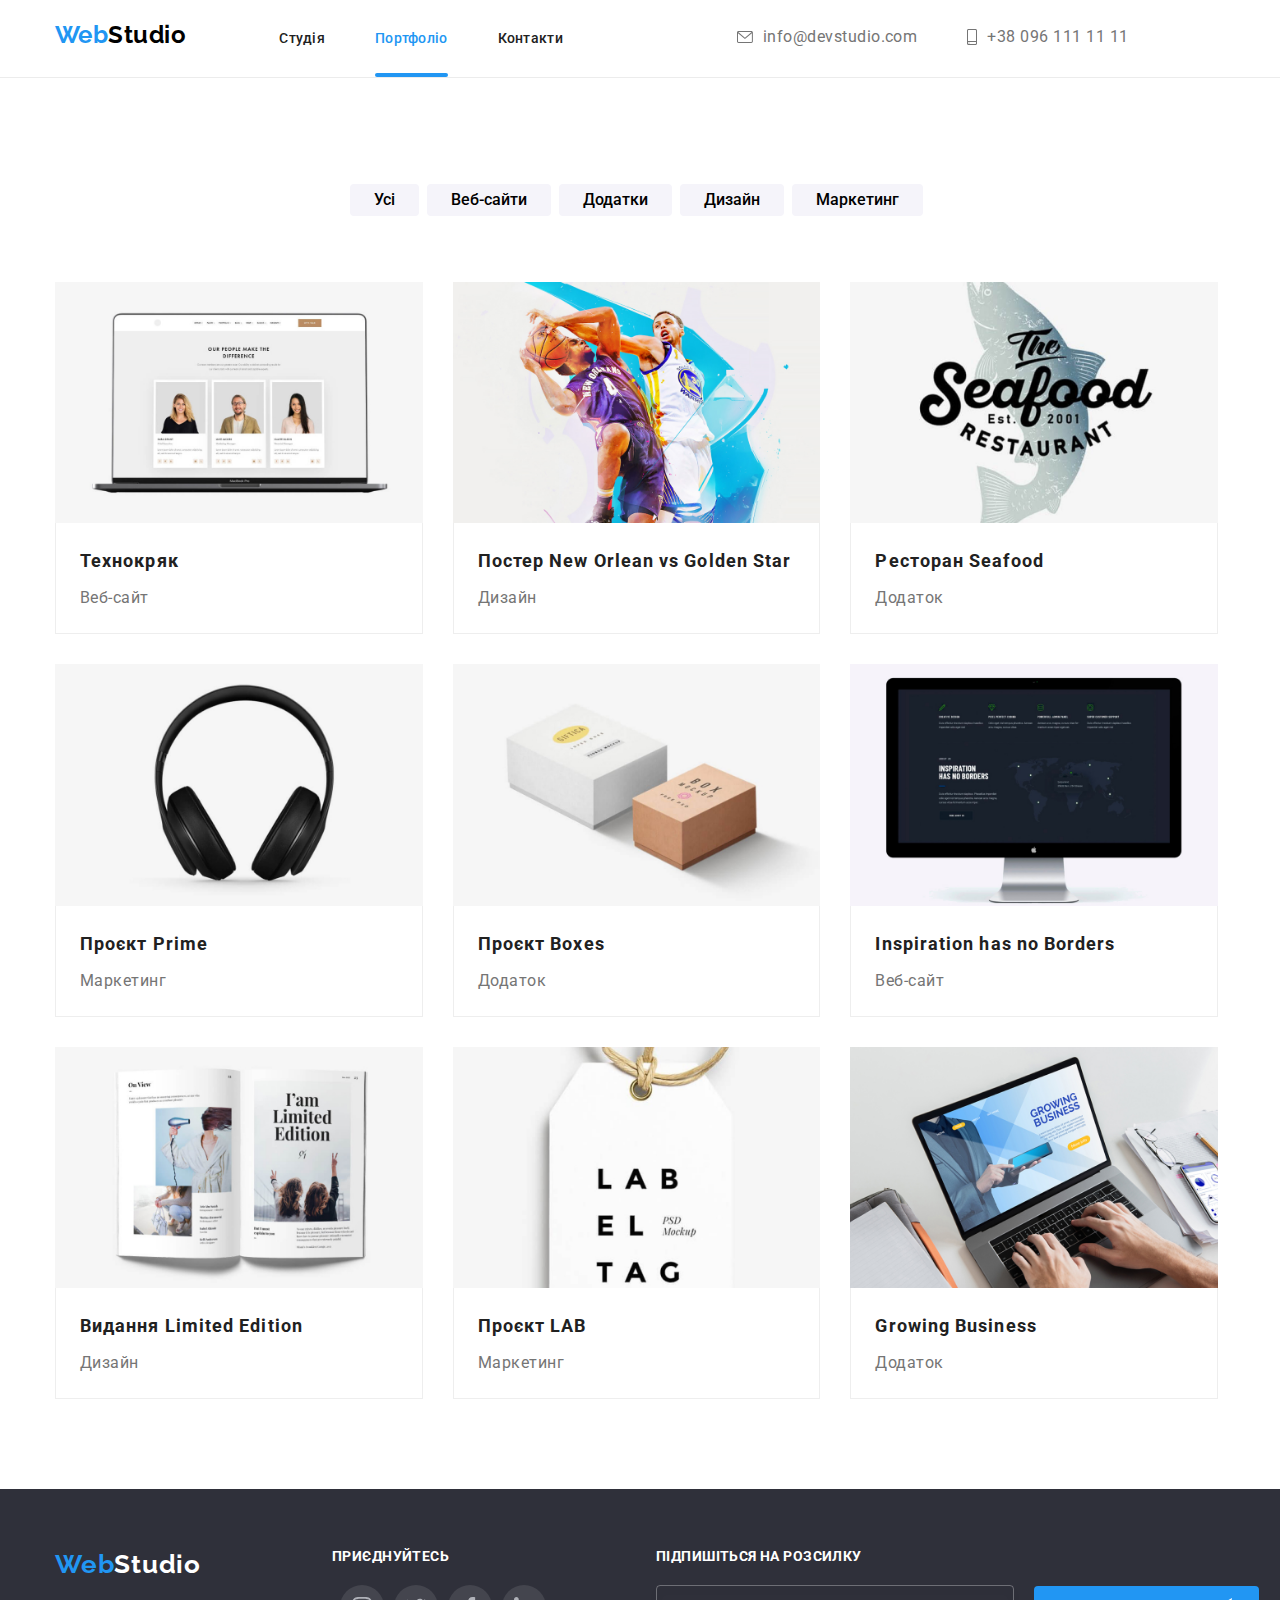
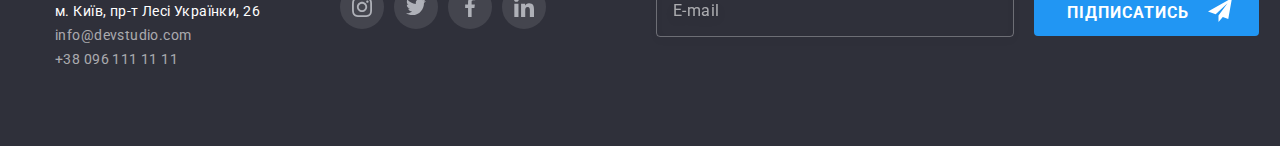
==== portfolio.html @ 0eca4b3b "28/09" ====
<!DOCTYPE html>
<html lang="uk">
<head>
    <meta charset="UTF-8">
    <meta http-equiv="X-UA-Compatible" content="IE=edge">
    <meta name="viewport" content="width=device-width, initial-scale=1.0" />
    <title>Портфоліо</title>
    <link rel="stylesheet" href="./css/main.min.css">
</head>
<body class="body">
    <header class="page-header--border">
        <div class="container page-header">
            <div class="position">
                <a href="./index.html" class="logo">
                    <span><span class="logo-web">Web</span>Studio</span>
                </a>
                <button type="button" class="menu-button" date-menu-button aria-expanded="false"
                    aria-label="Перемикач мобільного меню">
                    <svg width="24" height="16" class="menu-button--icon">
                        <use href="./images/icon.svg#menu" class="icon-menu"></use>
                        <use href="./images/icon.svg#close" class="icon-close"></use>
                    </svg>
                </button>
                <div class="menu-container" date-menu>
                    <nav>
                        <div class="site-nav">
                            <ul class="site-nav--list">
                                <li><a href="./index.html" class="site-nav--link ">Студія</a>
                                </li>
                                <li><a href="./portfolio.html" class="site-nav--link site-nav--link__currentcolor">Портфоліо</a></li>
                                <li><a href="" class="site-nav--link">Контакти</a></li>
                            </ul>
                        </div>
                    </nav>
    
                    <ul class="page-header--contact">
                        <li class="page-header--list">
                            <div class="page-header--item">
                                <a href="mailto:info@devstudio.com" class="page-header--link page-header--link__position">
                                    <svg width="16" height="12" class="page-header--icon">
                                        <use href="./images/icon.svg#envelope"></use>
                                    </svg>info@devstudio.com</a>
                            </div>
                        </li>
                        <li class="page-header--list">
                            <div class="page-header--item">
                                <a href="tel:+380961111111" class="page-header--link page-header--link__mobil-accent">
                                    <svg width="10" height="16" class="page-header--icon">
                                        <use href="./images/icon.svg#smartphone"></use>
                                    </svg>+38 096 111 11 11</a>
                        </li>
                    </ul>
                    <ul class="page-header--social">
                        <li><a href="" class="page-header--sicial-link">Instagram</a></li>
                        <li><a href="" class="page-header--sicial-link">Twitter</a></li>
                        <li><a href="" class="page-header--sicial-link">Facebook</a></li>
                        <li><a href="" class="page-header--sicial-link">LinkedIn</a></li>
                    </ul>
                </div>
            </div>
        </div>
    
    
    </header>
    <main>
        <section class="portfolio section">
        <div class="container">
            <h1 class="portfolio--header">Портфоліо</h1>
        <ul class="filter">
            <li class="filter--items"><BUtton type="button" class="filter--button">Усі</BUtton></li>
            <li class="filter--items"><BUtton type="button" class="filter--button">Веб-сайти</BUtton></li>
            <li class="filter--items"><BUtton type="button" class="filter--button">Додатки</BUtton></li>
            <li class="filter--items"><BUtton type="button" class="filter--button">Дизайн</BUtton></li>
            <li class="filter--items"><BUtton type="button" class="filter--button">Маркетинг</BUtton></li>
        </ul>
        <ul class="portfolio--list">
            <li class="portfolio--items">
                <div>
                <a href="" class="portfolio--card">
                <div class="portfolio--card__hover">
                    <img 
                    srcset="./images/tehnocryac.jpg 370w,
                            ./images/tehnocryac@2x.jpg 540w,
                            ./images/tehnocryac@mob.jpg 450ww,
                            ./images/tehnocryac@mob@2x.jpg 900w,
                            ./images/tehnocryac@tab.jpg 354w
                            ./images/tehnocryac@tab@2x.jpg 708w"
                    src="./images/tehnocryac.jpg" alt="Технокряк" width="370" class="portfolio--img"
                    sizes="(min-width: 1200) 30vw, (min-width: 768) 50vw, 100vw">
                <div class="portfolio--description">
                    <p>Ресурс пропонує комплексні пропозиції з різним рівнем функціоналу та сервісів. Все це дозволить відвідувачу отримати вичерпні відомості про компанію чи приватну особу.</p>
                </div>
                </div>
                <div class="portfolio--signature">
                <h2 class="portfolio--title">Технокряк</h2>
                <p class="portfolio--text">Веб-сайт</p>
                </div>
                </a>
            </li>
            <li class="portfolio--items">
                <div>
                <a href="" class="portfolio--card">
                <div class="portfolio--card__hover">
                    <img 
                    srcset="
                            ./images/poster@tab.jpg 354w,
                            ./images/poster.jpg 370w,
                            ./images/poster@mob.jpg 450ww,
                            ./images/poster@2x.jpg 540w,
                            ./images/poster@mob@2x.jpg 900w,
                            ./images/poster@tab@2x.jpg 708w"
                    src="./images/poster.jpg" alt="Постер" width="370" class="portfolio--img"
                    sizes="(min-width: 1200) 30vw, (min-width: 768) 50vw, 100vw">
                <div class="portfolio--description">
                    <p>Ресурс пропонує комплексні пропозиції з різним рівнем функціоналу та сервісів. Все це дозволить відвідувачу
                        отримати вичерпні відомості про компанію чи приватну особу.</p>
                </div>
                </div>
                <div class="portfolio--signature">
                <h2 class="portfolio--title">Постер New Orlean vs Golden Star</h2>
                <p class="portfolio--text">Дизайн</p>
                </div>
                </a>
            </li>
            <li class="portfolio--items">
                <div>
                <a href="" class="portfolio--card">
                <div class="portfolio--card__hover">
                    <img 
                    srcset="./images/restoran.jpg 370w,
                            ./images/restoran@2x.jpg 540w,
                            ./images/restoran@mob.jpg 450ww,
                            ./images/restoran@mob@2x.jpg 900w,
                            ./images/restoran@tab.jpg 354w
                            ./images/restoran@tab@2x.jpg 708w"
                    src="./images/restoran.jpg" alt="" width="370" class="portfolio--img"
                    sizes="(min-width: 1200) 30vw, (min-width: 768) 50vw, 100vw">
                <div class="portfolio--description">
                    <p>Ресурс пропонує комплексні пропозиції з різним рівнем функціоналу та сервісів. Все це дозволить відвідувачу
                        отримати вичерпні відомості про компанію чи приватну особу.</p>
                </div>
                </div>
                <div class="portfolio--signature">
                <h2 class="portfolio--title">Ресторан Seafood</h2>
                <p class="portfolio--text">Додаток</p>
                </div>
                </a>
            </li>
            <li class="portfolio--items">
                <div>
                <a href="" class="portfolio--card">
                <div class="portfolio--card__hover">
                    <img 
                    srcset="./images/prime.jpg 370w,
                            ./images/prime@2x.jpg 540w,
                            ./images/prime@mob.jpg 450ww,
                            ./images/prime@mob@2x.jpg 900w,
                            ./images/prime@tab.jpg 354w
                            ./images/prime@tab@2x.jpg 708w"
                    src="./images/prime.jpg" alt="" width="370" class="portfolio--img"
                    sizes="(min-width: 1200) 30vw, (min-width: 768) 50vw, 100vw">
                <div class="portfolio--description">
                    <p>Ресурс пропонує комплексні пропозиції з різним рівнем функціоналу та сервісів. Все це дозволить відвідувачу
                        отримати вичерпні відомості про компанію чи приватну особу.</p>
                </div>
                </div>
                <div class="portfolio--signature">
                <h2 class="portfolio--title">Проєкт Prime</h2>
                <p class="portfolio--text">Маркетинг</p>
                </div>
                </a>
            </li>
            <li class="portfolio--items">
                <div>
                <a href="" class="portfolio--card">
                <div class="portfolio--card__hover">
                    <img 
                    srcset="./images/boxes.jpg 370w,
                            ./images/boxes@2x.jpg 540w,
                            ./images/boxes@mob.jpg 450ww,
                            ./images/boxes@mob@2x.jpg 900w,
                            ./images/boxes@tab.jpg 354w
                            ./images/boxes@tab@2x.jpg 708w"
                    src="./images/boxes.jpg" alt="" width="370" class="portfolio--img"
                    sizes="(min-width: 1200) 30vw, (min-width: 768) 50vw, 100vw">
                <div class="portfolio--description">
                    <p>Ресурс пропонує комплексні пропозиції з різним рівнем функціоналу та сервісів. Все це дозволить відвідувачу
                        отримати вичерпні відомості про компанію чи приватну особу.</p>
                </div>
                </div>
                <div class="portfolio--signature">
                <h2 class="portfolio--title">Проєкт Boxes</h2>
                <p class="portfolio--text">Додаток</p>
                </div>
                </a>
            </li>
            <li class="portfolio--items">
                <div>
                <a href="" class="portfolio--card">
                <div class="portfolio--card__hover">
                    <img 
                    srcset="./images/borders.jpg 370w,
                            ./images/borders@2x.jpg 540w,
                            ./images/borders@mob.jpg 450ww,
                            ./images/borders@mob@2x.jpg 900w,
                            ./images/borders@tab.jpg 354w
                            ./images/borders@tab@2x.jpg 708w"
                    src="./images/borders.jpg" alt="" width="370" class="portfolio--img"
                    sizes="(min-width: 1200) 30vw, (min-width: 768) 50vw, 100vw">
                <div class="portfolio--description">
                    <p>Ресурс пропонує комплексні пропозиції з різним рівнем функціоналу та сервісів. Все це дозволить відвідувачу
                        отримати вичерпні відомості про компанію чи приватну особу.</p>
                </div>
                </div>
                <div class="portfolio--signature">
                <h2 class="portfolio--title">Inspiration has no Borders</h2>
                <p class="portfolio--text">Веб-сайт</p>
                </div>
                </a>
            </li>
            <li class="portfolio--items">
                <div>
                <a href="" class="portfolio--card">
                <div class="portfolio--card__hover">
                    <img 
                    srcset="./images/limited.jpg 370w,
                            ./images/limited@2x.jpg 540w,
                            ./images/limited@mob.jpg 450ww,
                            ./images/limited@mob@2x.jpg 900w,
                            ./images/limited@tab.jpg 354w
                            ./images/limited@tab@2x.jpg 708w"
                    src="./images/limited.jpg" alt="" width="370" class="portfolio--img"
                    sizes="(min-width: 1200) 30vw, (min-width: 768) 50vw, 100vw">
                <div class="portfolio--description">
                    <p>Ресурс пропонує комплексні пропозиції з різним рівнем функціоналу та сервісів. Все це дозволить відвідувачу
                        отримати вичерпні відомості про компанію чи приватну особу.</p>
                </div>
                </div>
                <div class="portfolio--signature">
                <h2 class="portfolio--title">Видання Limited Edition</h2>
                <p class="portfolio--text">Дизайн</p>
                </div>
                </a>
            </li>
            <li class="portfolio--items">
                <div>
                <a href="" class="portfolio--card">
                <div class="portfolio--card__hover">
                    <img 
                    srcset="./images/lab.jpg 370w,
                            ./images/lab@2x.jpg 540w,
                            ./images/lab@mob.jpg 450ww,
                            ./images/lab@mob@2x.jpg 900w,
                            ./images/lab@tab.jpg 354w
                            ./images/lab@tab@2x.jpg 708w"
                    src="./images/lab.jpg" alt="" width="370" class="portfolio--img"
                    sizes="(min-width: 1200) 30vw, (min-width: 768) 50vw, 100vw">
                <div class="portfolio--description">
                    <p>Ресурс пропонує комплексні пропозиції з різним рівнем функціоналу та сервісів. Все це дозволить відвідувачу
                        отримати вичерпні відомості про компанію чи приватну особу.</p>
                </div>
                </div>
                <div class="portfolio--signature">
                <h2 class="portfolio--title">Проєкт LAB</h2>
                <p class="portfolio--text">Маркетинг</p>
                </div>
                </a>
            </li>
            <li class="portfolio--items">
                <div>
                <a href="" class="portfolio--card">
                <div class="portfolio--card__hover">
                    <img 
                    srcset="./images/gruwing.jpg 370w,
                            ./images/gruwing@2x.jpg 540w,
                            ./images/gruwing@mob.jpg 450ww,
                            ./images/gruwing@mob@2x.jpg 900w,
                            ./images/gruwing@tab.jpg 354w
                            ./images/gruwing@tab@2x.jpg 708w"
                    src="./images/gruwing.jpg" 
                    alt="gruwing" width="370" class="portfolio--img" 
                    sizes="(min-width: 1200) 30vw, (min-width: 768) 50vw, 100vw">

                <div class="portfolio--description">
                    <p>Ресурс пропонує комплексні пропозиції з різним рівнем функціоналу та сервісів. Все це дозволить відвідувачу
                        отримати вичерпні відомості про компанію чи приватну особу.</p>
                </div>
                </div>
                <div class="portfolio--signature">
                <h2 class="portfolio--title">Growing Business</h2>
                <p class="portfolio--text">Додаток</p>
                </div>
                </a>
            </li>
        </ul>
        </div>
        </section>
    </main>
    <footer class="footer">
        <div class="container">
            <div class="box">
                <div class="box--address">
                    <a href="./index.html" class="footer-logo"><span class="logo-web">Web</span>Studio</a>
                    <address>
                        <ul class="footer--contact">
                            <li><a href="https://goo.gl/maps/kA798qE1cDonrKTo9" class="footer--address" target="_blank"
                                    rel="noreferrer noopener">м. Київ, пр-т Лесі Українки, 26</a></li>
                            <li><a href="mailto:info@devstudio.com" class="footer--link">info@devstudio.com</a></li>
                            <li> <a href="tel:+380961111111" class="footer--link">+38 096 111 11 11</a></li>
                        </ul>
                    </address>
                </div>
                <div class="box--social">
                    <span class="footer--title">приєднуйтесь</span>
                    <ul class="social-networks">
                        <li>
                            <a href="" class="social-networks--link social-networks--link__fill">
                                <svg width="20" height="20">
                                    <use href="./images/icon.svg#instagram"></use>
                                </svg>
                            </a>
                        </li>
                        <li>
                            <a href="" class="social-networks--link social-networks--link__fill">
                                <svg width="20" height="20">
                                    <use href="./images/icon.svg#twitter"></use>
                                </svg>
                            </a>
                        </li>
                        <li>
                            <a href="" class="social-networks--link social-networks--link__fill">
                                <svg width="20" height="20">
                                    <use href="./images/icon.svg#facebook"></use>
                                </svg>
                            </a>
                        </li>
                        <li>
                            <a href="" class="social-networks--link social-networks--link__fill">
                                <svg width="20" height="20">
                                    <use href="./images/icon.svg#linkedin"></use>
                                </svg>
                            </a>
                        </li>
                    </ul>
                </div>
                <div class="subscription">
                    <form action="" class="subscription-form">
                        <label for="footemail" class="footer--title">Підпишіться на розсилку</label>
                        <div class="subscription--position">
                            <input type="email" name="footemail" id="footemail" placeholder="E-mail"
                                class="subscription--email">
                            <button type="submit" class="subscription--button">
                                Підписатись
                                <svg class="subscription--icon" width="24" height="24">
                                    <use href="./images/icon.svg#send"></use>
                                </svg>
                            </button>
                        </div>
                    </form>
                </div>
            </div>
        </div>
    </footer>
    <script src="./js/mobilmenu.js"></script>
</body>
</html>
---- css/main.min.css ----
@import"https://fonts.googleapis.com/css2?family=Raleway:wght@700&family=Roboto:wght@400;500;700;900&display=swap";/*! modern-normalize v1.1.0 | MIT License | https://github.com/sindresorhus/modern-normalize */*,::before,::after{-webkit-box-sizing:border-box;box-sizing:border-box}html{line-height:1.15;-webkit-text-size-adjust:100%;-moz-tab-size:4;-o-tab-size:4;tab-size:4}body{margin:0;font-family:system-ui,-apple-system,"Segoe UI",Roboto,Helvetica,Arial,sans-serif,"Apple Color Emoji","Segoe UI Emoji"}hr{height:0;color:inherit}abbr[title]{-webkit-text-decoration:underline dotted;text-decoration:underline dotted}b,strong{font-weight:bolder}code,kbd,samp,pre{font-family:ui-monospace,SFMono-Regular,Consolas,"Liberation Mono",Menlo,monospace;font-size:1em}small{font-size:80%}sub,sup{font-size:75%;line-height:0;position:relative;vertical-align:baseline}sub{bottom:-0.25em}sup{top:-0.5em}table{text-indent:0;border-color:inherit}button,input,optgroup,select,textarea{font-family:inherit;font-size:100%;line-height:1.15;margin:0}button,select{text-transform:none}button,[type=button],[type=reset],[type=submit]{-webkit-appearance:button}::-moz-focus-inner{border-style:none;padding:0}:-moz-focusring{outline:1px dotted ButtonText}:-moz-ui-invalid{box-shadow:none}legend{padding:0}progress{vertical-align:baseline}::-webkit-inner-spin-button,::-webkit-outer-spin-button{height:auto}[type=search]{-webkit-appearance:textfield;outline-offset:-2px}::-webkit-search-decoration{-webkit-appearance:none}::-webkit-file-upload-button{-webkit-appearance:button;font:inherit}summary{display:list-item}.logo{color:#000;font-family:Raleway,sans-serif;font-weight:700;font-size:24px;line-height:1.7;margin:0;text-decoration:none}@media screen and (min-width: 768px){.logo{margin-right:93px}}.logo-web{color:#2196f3}.body{font-family:Roboto,sans-serif;letter-spacing:.03em;color:#212121;margin:0}ul{list-style:none}.container{padding-left:15px;padding-right:15px;margin-left:auto;margin-right:auto}@media screen and (min-width: 480px){.container{width:480px}}@media screen and (min-width: 768px){.container{width:768px}}@media screen and (min-width: 1200px){.container{width:1200px}}.page-header{text-decoration:none;position:relative}.menu-button{display:inline-block;padding:0;margin-left:auto;background-color:#fff;border:none;width:40px;height:40px}@media screen and (min-width: 768px){.menu-button{display:none}}.menu-container{display:none;background-color:#fff}.menu-container.is-open{display:block}@media screen and (max-width: 767px){.menu-container{position:absolute;top:100%;left:0;width:100%;display:none;padding:48px 40px;-webkit-box-shadow:0px 4px 8px rgba(0,0,0,.04),0px 2px 4px rgba(0,0,0,.08),0px 1px 3px rgba(0,0,0,.16);box-shadow:0px 4px 8px rgba(0,0,0,.04),0px 2px 4px rgba(0,0,0,.08),0px 1px 3px rgba(0,0,0,.16)}}@media screen and (min-width: 768px){.menu-container{display:-webkit-box;display:-ms-flexbox;display:flex;-webkit-box-align:baseline;-ms-flex-align:baseline;align-items:baseline}}.menu-button--icon{fill:#757575;-webkit-transition:fill 250ms cubic-bezier(0.4, 0, 0.2, 1);transition:fill 250ms cubic-bezier(0.4, 0, 0.2, 1)}.menu-button--icon:hover,.menu-button--icon:focus{fill:#2196f3}.menu-button .icon-close{display:none}.menu-button.is-open .icon-menu{display:none}.menu-button.is-open .icon-close{display:block}.position{display:-webkit-box;display:-ms-flexbox;display:flex}@media screen and (min-width: 768px){.position{-webkit-box-align:baseline;-ms-flex-align:baseline;align-items:baseline}}.site-nav--link{font-size:40px;line-height:1.17;font-weight:500;letter-spacing:.02em;color:#212121;text-decoration:none;-webkit-transition:color 250ms cubic-bezier(0.4, 0, 0.2, 1);transition:color 250ms cubic-bezier(0.4, 0, 0.2, 1)}.site-nav--link:not(last-child){margin-right:50px}.site-nav--link:hover,.site-nav--link:focus{color:#2196f3}@media screen and (min-width: 768px){.site-nav--link{padding-top:32px;padding-bottom:32px;display:block;font-size:14px;line-height:.9}}.site-nav--link__currentcolor{color:#2196f3}@media screen and (min-width: 768px){.site-nav--link__currentcolor{position:relative}.site-nav--link__currentcolor::after{content:"";width:100%;height:4px;background-color:#2196f3;border-radius:2px;position:absolute;bottom:0;left:0}}@media screen and (min-width: 1200px){.site-nav{margin-right:124px}}@media screen and (max-width: 767px){.site-nav--list li{margin-bottom:32px}}.site-nav--list{padding:0;margin:0}@media screen and (max-width: 767px){.site-nav--list{margin:0 0 302px 0}}@media screen and (min-width: 768px){.site-nav--list{display:-webkit-box;display:-ms-flexbox;display:flex}}.page-header--border{border-bottom:1px solid #ececec}.page-header--contact{padding-left:0}@media screen and (min-width: 1200px){.page-header--contact{display:-webkit-box;display:-ms-flexbox;display:flex}}.page-header--list{width:100%}.page-header--list:first-child{margin-right:50px}.page-header--link{display:-webkit-box;display:-ms-flexbox;display:flex;-webkit-box-align:center;-ms-flex-align:center;align-items:center}.page-header--icon{margin-right:10px}@media screen and (max-width: 767px){.page-header--icon{display:none}}.page-header--link{color:#757575;fill:#757575;text-decoration:none;-webkit-transition:color 250ms cubic-bezier(0.4, 0, 0.2, 1);transition:color 250ms cubic-bezier(0.4, 0, 0.2, 1);-webkit-transition:fill 250ms cubic-bezier(0.4, 0, 0.2, 1);transition:fill 250ms cubic-bezier(0.4, 0, 0.2, 1);position:relative}.page-header--link:hover,.page-header--link:focus{color:#2196f3;fill:#2196f3}@media screen and (max-width: 767px){.page-header--link__mobil-accent{font-weight:500;font-size:34px;line-height:40px;letter-spacing:.02em;color:#2196f3}}@media screen and (max-width: 767px){.page-header--link__position{position:absolute;bottom:134px;left:40px}}.page-header--social{padding:0;display:-webkit-box;display:-ms-flexbox;display:flex;margin-top:124px}.page-header--social li:not(:last-child){border-right:1px solid rgba(33,33,33,.2)}@media screen and (min-width: 768px){.page-header--social{display:none}}.page-header--sicial-link{padding:0;font-style:normal;font-weight:500;font-size:18px;line-height:1.22;letter-spacing:.02em;color:#2196f3;text-decoration:none;padding:10px}.page-header--sicial-link:not(:last-child){border-left:1px solid rgba(33,33,33,.2);-webkit-transform:rotate(90deg);transform:rotate(90deg)}@media screen and (min-width: 768px){.page-header--sicial-link{display:none}}.hero--title{color:#fff;font-weight:900;letter-spacing:.06em;text-transform:uppercase;margin-top:0;padding-top:118px;font-size:44px;line-height:1.36}@media screen and (min-width: 1200px){.hero--title{font-size:44px;line-height:1.36;padding-top:200px}}.hero--owerlay{background-image:-webkit-gradient(linear, left top, right top, from(rgba(47, 48, 58, 0.4)), to(rgba(47, 48, 58, 0.4))),url(../images/Header-desktop.jpg);background-image:linear-gradient(to right, rgba(47, 48, 58, 0.4), rgba(47, 48, 58, 0.4)),url(../images/Header-desktop.jpg);background-repeat:no-repeat;background-position:center;background-size:cover;border:1px solid #000;-webkit-box-shadow:0px 4px 4px rgba(0,0,0,.25);box-shadow:0px 4px 4px rgba(0,0,0,.25);margin-left:auto;margin-right:auto}@media screen and (max-width: 479px){.hero--owerlay{max-width:480px}}@media screen and (min-width: 480px)and (max-width: 768px){.hero--owerlay{width:480px}}@media screen and (min-width: 768px)and (max-width: 1199px){.hero--owerlay{width:768px}}@media screen and (min-width: 1200px){.hero--owerlay{max-width:1600px}}@media screen and (min-device-pixel-ratio: 2),screen and (-webkit-min-device-pixel-ratio: 2),screen and (min-resolution: 192dpi),screen and (min-resolution: 2dppx){.hero--owerlay{background-image:-webkit-gradient(linear, left top, right top, from(rgba(47, 48, 58, 0.4)), to(rgba(47, 48, 58, 0.4))),url(../images/Header-desktop@2x.jpg);background-image:linear-gradient(to right, rgba(47, 48, 58, 0.4), rgba(47, 48, 58, 0.4)),url(../images/Header-desktop@2x.jpg)}}.hero{text-align:center}@media screen and (min-width: 1200px){.hero{background-color:#2f303a}}.hero--button{background:#2196f3;color:#fff;font-family:Roboto,sans-serif;font-weight:700;border-radius:4px;border-color:rgba(0,0,0,0);cursor:pointer;text-align:center;padding:10px 24px;margin-bottom:180px;font-size:16px;line-height:1.88;letter-spacing:.06em}@media screen and (min-width: 768px){.hero--button{margin-bottom:200px;padding:10px 32px}}.section{padding-top:60px;padding-bottom:60px}@media screen and (min-width: 1200px){.section{padding-top:90px;padding-bottom:90px}}.predominantly--list{margin:0;padding-left:0}@media screen and (min-width: 768px){.predominantly--list{margin:-15px;border:none}}@media screen and (min-width: 1200px){.predominantly--list{display:-webkit-box;display:-ms-flexbox;display:flex;-webkit-box-pack:center;-ms-flex-pack:center;justify-content:center}}.predominantly--item{display:inline-block}@media screen and (min-width: 768px){.predominantly--item{margin:15px;width:350px}}@media screen and (min-width: 1200px){.predominantly--item{margin:0;width:270px}}.predominantly--head{list-style:none;position:absolute;clip:rect(0 0 0 0);width:1px;height:1px;margin:-1px}@media screen and (min-width: 1200px){.predominantly--item:not(:last-child){margin-right:30px}}.predominantly--icon{margin-left:auto;margin-right:auto}.predominantly--box{text-align:center;padding-top:25px;padding-bottom:25px;background:#f5f4fa;border-radius:4px;margin-right:auto;margin-left:auto}@media screen and (min-width: 768px){.predominantly--box{width:354px;height:120px;display:inline-block}}@media screen and (min-width: 1200px){.predominantly--box{height:120px;width:270px;display:-webkit-box;display:-ms-flexbox;display:flex;-webkit-box-align:center;-ms-flex-align:center;align-items:center}}.predominantly--title{font-size:14px;line-height:1.15;text-transform:uppercase;margin-bottom:10px;margin-top:30px}.predominantly--text{color:#757575;font-size:14px;line-height:1.7;margin-top:0;margin-bottom:30px}.section--title{font-weight:700;font-size:28px;line-height:1.18;color:#212121;text-align:center;margin-bottom:50px}@media screen and (min-width: 1200px){.section--title{font-size:36px;line-height:1.17}}.galery{padding-top:0;display:none}@media screen and (min-width: 1200px){.galery{display:block}}.galery--list{padding-left:0;display:-webkit-box;display:-ms-flexbox;display:flex;-webkit-box-pack:justify;-ms-flex-pack:justify;justify-content:space-between}.galery--item{position:relative;display:-webkit-box;display:-ms-flexbox;display:flex}.galery--title{font-weight:700;font-size:14px;line-height:1.14;text-align:center;letter-spacing:.03em;text-transform:uppercase;color:#fff;margin:0;background:rgba(47,48,58,.8);position:absolute;bottom:0;left:0;width:100%;height:70px;display:-webkit-box;display:-ms-flexbox;display:flex;-webkit-box-align:center;-ms-flex-align:center;align-items:center;-webkit-box-pack:center;-ms-flex-pack:center;justify-content:center}.team{background-color:#f5f4fa}.team--list{margin-bottom:30px;padding-left:0;margin:0}@media screen and (min-width: 768px){.team--list{margin:-15px}}@media screen and (min-width: 1200px){.team--list{display:-webkit-box;display:-ms-flexbox;display:flex;margin-right:0;-webkit-box-pack:justify;-ms-flex-pack:justify;justify-content:space-between}}.team--img{margin-left:auto;margin-right:auto;width:100%}@media screen and (min-width: 1200px){.team--item:not(:last-child){margin-right:30px}}.team--item{background:#fff;-webkit-box-shadow:0px 1px 3px rgba(0,0,0,.12),0px 1px 1px rgba(0,0,0,.14),0px 2px 1px rgba(0,0,0,.2);box-shadow:0px 1px 3px rgba(0,0,0,.12),0px 1px 1px rgba(0,0,0,.14),0px 2px 1px rgba(0,0,0,.2);border-radius:0px 0px 4px 4px;margin-bottom:30px;padding:0;width:100%;margin-right:auto;margin-left:auto;max-width:450px}@media screen and (min-width: 768px){.team--item{width:350px;display:inline-block;padding:0;margin:15px}}.team--title{font-weight:500;font-size:16px;line-height:1.2;margin-bottom:10px;text-align:center}@media screen and (min-width: 768px){.team--title{font-size:18px}}.team--text{color:#757575;font-size:16px;line-height:1.2;margin-top:0;margin-bottom:30px;text-align:center}.social-networks{display:-webkit-box;display:-ms-flexbox;display:flex;padding:0;-webkit-box-pack:center;-ms-flex-pack:center;justify-content:center}.social-networks--link{display:-webkit-box;display:-ms-flexbox;display:flex;width:44px;height:44px;-webkit-box-align:center;-ms-flex-align:center;align-items:center;-webkit-box-pack:center;-ms-flex-pack:center;justify-content:center;margin-bottom:30px;fill:#afb1b8;margin-right:10px;background-color:rgba(255,255,255,.1);border-radius:50%;-webkit-transition:fill 250ms cubic-bezier(0.4, 0, 0.2, 1);transition:fill 250ms cubic-bezier(0.4, 0, 0.2, 1);-webkit-transition:background-color 250ms cubic-bezier(0.4, 0, 0.2, 1);transition:background-color 250ms cubic-bezier(0.4, 0, 0.2, 1)}.social-networks--link:not(:last-child){margin-right:10px}.social-networks--link:hover,.social-networks--link:focus{fill:#fff;background-color:#2196f3}.client--list{padding:0;display:block;margin:-15px}@media screen and (min-width: 1200px){.client--list{display:-webkit-box;display:-ms-flexbox;display:flex;-webkit-box-pack:center;-ms-flex-pack:center;justify-content:center}}.client--item{display:inline-block;margin:15px}@media screen and (min-width: 1200px){.client--item{margin:0}}@media screen and (min-width: 1200px){.client--item:not(:last-child){margin-right:30px}}.client--icon{display:-webkit-box;display:-ms-flexbox;display:flex;border:1px solid;border-color:#afb1b8;border-radius:4px;-webkit-box-align:center;-ms-flex-align:center;align-items:center;-webkit-box-pack:center;-ms-flex-pack:center;justify-content:center;fill:#afb1b8;background:rgba(255,255,255,.1);-webkit-transition:border-color 250ms cubic-bezier(0.4, 0, 0.2, 1);transition:border-color 250ms cubic-bezier(0.4, 0, 0.2, 1);-webkit-transition:fill 250ms cubic-bezier(0.4, 0, 0.2, 1);transition:fill 250ms cubic-bezier(0.4, 0, 0.2, 1)}.client--icon:hover,.client--icon:focus{fill:#2196f3;border-color:#2196f3}@media screen and (min-width: 480px){.client--icon{width:200px;height:92px}}@media screen and (min-width: 768px){.client--icon{width:222px}}@media screen and (min-width: 1200px){.client--icon{width:170px}}.footer{background-color:#2f303a;padding-top:60px;padding-bottom:60px}.footer-logo{font-family:"Raleway";font-style:normal;font-weight:700;font-size:24px;line-height:1.17;text-align:center;letter-spacing:.03em;text-decoration:none;color:#fff;margin-bottom:20px}@media screen and (min-width: 1200px){.footer-logo{font-size:26px}}.footer--contact{margin-top:20px;padding:0;text-decoration:none;font-style:normal;font-size:14px;line-height:1.71;letter-spacing:.03em}.footer--address{text-align:center;margin-top:20px;text-decoration:none;color:#fff}.footer--link{text-decoration:none;text-align:center;color:rgba(255,255,255,.6);-webkit-transition:color 250ms cubic-bezier(0.4, 0, 0.2, 1);transition:color 250ms cubic-bezier(0.4, 0, 0.2, 1)}.footer--link:hover,.footer--link:focus{color:#2196f3}@media screen and (min-width: 1200px){.box{display:-webkit-box;display:-ms-flexbox;display:flex}}.box--address{text-align:center;display:inline-block;width:100%;margin-bottom:60px}@media screen and (min-width: 768px){.box--address{width:49%}}@media screen and (min-width: 1200px){.box--address{width:207px;text-align:start;margin-right:70px;margin-bottom:0}}.footer--title{font-weight:700;font-size:14px;line-height:1.14;text-align:center;letter-spacing:.03em;text-transform:uppercase;color:#fff;display:block;margin-bottom:20px}@media screen and (min-width: 1200px){.footer--title{text-align:left;display:block}}.box--social{text-align:center;display:inline-block;width:100%;margin-bottom:60px}@media screen and (min-width: 768px){.box--social{width:49%}}@media screen and (min-width: 1200px){.box--social{width:231px;margin-right:93px;margin-bottom:0}}.subscription{text-align:center;display:block;max-width:450px;margin-left:auto;margin-right:auto}@media screen and (min-width: 1200px){.subscription{display:-webkit-box;display:-ms-flexbox;display:flex;width:570px;margin:0}}.subscription--label{font-weight:700;font-size:14px;line-height:1.14;letter-spacing:.03em;text-transform:uppercase;color:#fff;display:block;margin-bottom:20px;text-align:left}.subscription--email{border:1px solid;border-color:rgba(255,255,255,.3);-webkit-filter:drop-shadow(0px 4px 4px rgba(0, 0, 0, 0.15));filter:drop-shadow(0px 4px 4px rgba(0, 0, 0, 0.15));border-radius:4px;background-color:rgba(0,0,0,0);letter-spacing:.03em;padding:15px 16px;color:#fff;font-size:16px;line-height:1.25;display:inline-block;width:100%;margin:0}.subscription--email::-webkit-input-placeholder{color:rgba(255,255,255,.6)}.subscription--email::-moz-placeholder{color:rgba(255,255,255,.6)}.subscription--email:-ms-input-placeholder{color:rgba(255,255,255,.6)}.subscription--email::-ms-input-placeholder{color:rgba(255,255,255,.6)}.subscription--email::placeholder{color:rgba(255,255,255,.6)}.subscription--email:focus{border-color:rgba(255,255,255,.3)}@media screen and (min-width: 1200px){.subscription--email{width:358px}}.subscription--button{padding:10px 28px 10px 31px;background-color:#2196f3;font-weight:700;font-size:16px;line-height:1.87;text-align:center;letter-spacing:.06em;color:#fff;border-radius:4px;border-color:rgba(0,0,0,0);text-transform:uppercase;display:-webkit-box;display:-ms-flexbox;display:flex;max-height:50px;margin-left:auto;margin-right:auto;margin-top:20px}@media screen and (min-width: 1200px){.subscription--button{margin-top:0;margin-left:20px;padding:10px 68px 10px 31px;position:relative}}@media screen and (min-width: 1200px){.subscription--position{display:-webkit-box;display:-ms-flexbox;display:flex;-webkit-box-align:center;-ms-flex-align:center;align-items:center}}.subscription--icon{margin-left:12px}@media screen and (min-width: 1200px){.subscription--icon{position:absolute;top:10px;right:25px}}.backdrop{background-color:rgba(0,0,0,.2);width:100%;height:100%;opacity:1;-webkit-transition:opacity 250ms cubic-bezier(0.4, 0, 0.2, 1);transition:opacity 250ms cubic-bezier(0.4, 0, 0.2, 1);padding:93px 15px;overflow-y:scroll;position:fixed;left:0;top:0}.is-hidden{opacity:0;pointer-events:none;visibility:hidden}.modal{max-width:480px;margin-left:auto;margin-right:auto;max-width:480px;padding:8px;background:#fff;-webkit-box-shadow:0px 1px 3px rgba(0,0,0,.12),0px 1px 1px rgba(0,0,0,.14),0px 2px 1px rgba(0,0,0,.2);box-shadow:0px 1px 3px rgba(0,0,0,.12),0px 1px 1px rgba(0,0,0,.14),0px 2px 1px rgba(0,0,0,.2);border-radius:4px}@media screen and (min-width: 1200px){.modal{width:528px;height:581px;position:absolute;top:50%;left:50%;-webkit-transition:-webkit-transform 250ms cubic-bezier(0.4, 0, 0.2, 1);transition:-webkit-transform 250ms cubic-bezier(0.4, 0, 0.2, 1);transition:transform 250ms cubic-bezier(0.4, 0, 0.2, 1);transition:transform 250ms cubic-bezier(0.4, 0, 0.2, 1), -webkit-transform 250ms cubic-bezier(0.4, 0, 0.2, 1);-webkit-transform:translate(-50%, -50%) scale(1);transform:translate(-50%, -50%) scale(1)}}.button-exit{background-color:#fff;border:1px solid rgba(0,0,0,.1);width:30px;height:30px;border-radius:50%;display:block;margin-left:auto;cursor:pointer;text-align:center;padding:0;fill:#000}.button-exit:hover{-webkit-transition:fill 250ms cubic-bezier(0.4, 0, 0.2, 1);transition:fill 250ms cubic-bezier(0.4, 0, 0.2, 1);fill:#2196f3}@media screen and (min-width: 1200px){.button-exit{position:absolute;top:8px;right:8px}}.modal--head{font-weight:700;font-size:20px;line-height:1.15;text-align:center;letter-spacing:.03em;color:#212121;margin:40px 40px 12px 40px}.modal-form{display:-webkit-box;display:-ms-flexbox;display:flex;-webkit-box-orient:vertical;-webkit-box-direction:normal;-ms-flex-direction:column;flex-direction:column;padding:0 40px 40px 40px;fill:#000}.modal-form--label{font-size:12px;line-height:1.16;letter-spacing:.01em;color:#757575;margin-bottom:4px;position:relative;display:-webkit-box;display:-ms-flexbox;display:flex;-webkit-box-orient:vertical;-webkit-box-direction:normal;-ms-flex-direction:column;flex-direction:column;-webkit-transition:fill 250ms cubic-bezier(0.4, 0, 0.2, 1);transition:fill 250ms cubic-bezier(0.4, 0, 0.2, 1)}.modal-form--label:focus-within{fill:#2196f3}.modal-form--input{font-size:16px;line-height:1.87;border:1px solid;border-color:rgba(33,33,33,.2);border-radius:4px;height:40px;margin-bottom:10px;padding-left:49.8px;display:block;-webkit-transition:border-color 250ms cubic-bezier(0.4, 0, 0.2, 1);transition:border-color 250ms cubic-bezier(0.4, 0, 0.2, 1);outline:none}.modal-form--input:focus{border-color:#2196f3}.modal-form--icon{position:absolute;top:25px;left:20px}.modal-form--textarea{resize:none;width:93%;border:1px solid;border-color:rgba(33,33,33,.2);border-radius:4px;margin-bottom:20px;color:rgba(117,117,117,.5);font-family:"Roboto";font-style:normal;font-weight:400;padding:12px 16px;outline:none;-webkit-transition:border-color 250ms cubic-bezier(0.4, 0, 0.2, 1);transition:border-color 250ms cubic-bezier(0.4, 0, 0.2, 1)}.modal-form--textarea:focus{border-color:#2196f3}.modal--submit{letter-spacing:.06em;color:#fff;font-weight:700;font-size:16px;line-height:1.87;padding:10px 52px;background-color:#2196f3;border-color:rgba(0,0,0,0);margin:30px auto 40px auto;border-radius:4px;-webkit-box-shadow:none;box-shadow:none;cursor:pointer;-webkit-transition:-webkit-box-shadow 250ms cubic-bezier(0.4, 0, 0.2, 1);transition:-webkit-box-shadow 250ms cubic-bezier(0.4, 0, 0.2, 1);transition:box-shadow 250ms cubic-bezier(0.4, 0, 0.2, 1);transition:box-shadow 250ms cubic-bezier(0.4, 0, 0.2, 1), -webkit-box-shadow 250ms cubic-bezier(0.4, 0, 0.2, 1)}.modal--submit:hover{-webkit-box-shadow:0px 4px 4px rgba(0,0,0,.15);box-shadow:0px 4px 4px rgba(0,0,0,.15)}.checkbox--label{letter-spacing:.03em;font-size:12px;line-height:14px;color:#757575;display:-webkit-box;display:-ms-flexbox;display:flex;-webkit-box-align:center;-ms-flex-align:center;align-items:center;margin-left:24px;position:relative}.checkbox{-webkit-appearance:none;-moz-appearance:none;appearance:none;position:absolute}.checkbox--link{color:#2196f3;margin-left:8px}.checkbox--icon{width:16px;height:15px;display:block;border-radius:4px;border:2px solid #212121;margin-right:8px;position:absolute;-webkit-transition:opacity 250ms cubic-bezier(0.4, 0, 0.2, 1);transition:opacity 250ms cubic-bezier(0.4, 0, 0.2, 1);left:-24px;-webkit-transition:background-color 250ms cubic-bezier(0.4, 0, 0.2, 1);transition:background-color 250ms cubic-bezier(0.4, 0, 0.2, 1)}.checkbox--icon svg{opacity:0;-webkit-transition:opacity 250ms cubic-bezier(0.4, 0, 0.2, 1);transition:opacity 250ms cubic-bezier(0.4, 0, 0.2, 1)}.checkbox:checked~.checkbox--icon svg{opacity:1}.checkbox:checked~.checkbox--icon{border-color:#2196f3;background-color:#2196f3}.portfolio--header{list-style:none;position:absolute;clip:rect(0 0 0 0);width:1px;height:1px;margin:-1px}.filter{padding:0}@media screen and (min-width: 768px){.filter{display:-webkit-box;display:-ms-flexbox;display:flex;-webkit-box-pack:center;-ms-flex-pack:center;justify-content:center}}.filter--items{margin-right:8px;margin-bottom:15px;display:inline-block}@media screen and (min-width: 768px){.filter--items{margin-bottom:50px}}.filter--button{font-weight:500;font-size:16px;line-height:1.62;padding-left:22px;padding-right:22px;background-color:#f5f4fa;border-radius:4px;border-color:rgba(0,0,0,0);font-family:Roboto,sans-serif;cursor:pointer;-webkit-box-shadow:none;box-shadow:none;-webkit-transition:background-color 250ms cubic-bezier(0.4, 0, 0.2, 1);transition:background-color 250ms cubic-bezier(0.4, 0, 0.2, 1);-webkit-transition:color 250ms cubic-bezier(0.4, 0, 0.2, 1);transition:color 250ms cubic-bezier(0.4, 0, 0.2, 1);-webkit-transition:-webkit-box-shadow 250ms cubic-bezier(0.4, 0, 0.2, 1);transition:-webkit-box-shadow 250ms cubic-bezier(0.4, 0, 0.2, 1);transition:box-shadow 250ms cubic-bezier(0.4, 0, 0.2, 1);transition:box-shadow 250ms cubic-bezier(0.4, 0, 0.2, 1), -webkit-box-shadow 250ms cubic-bezier(0.4, 0, 0.2, 1)}.filter--button:hover,.filter--button:focus{background-color:#2196f3;color:#fff;-webkit-box-shadow:0px 3px 1px rgba(0,0,0,.1),0px 1px 2px rgba(0,0,0,.08),0px 2px 2px rgba(0,0,0,.12);box-shadow:0px 3px 1px rgba(0,0,0,.1),0px 1px 2px rgba(0,0,0,.08),0px 2px 2px rgba(0,0,0,.12)}.portfolio--list{display:-webkit-box;display:-ms-flexbox;display:flex;-ms-flex-wrap:wrap;flex-wrap:wrap;padding:0;margin:-15px}.portfolio--items{margin-bottom:30px}@media screen and (max-width: 767px){.portfolio--items{width:100%}}@media screen and (min-width: 768px){.portfolio--items{margin:15px;width:calc((100% - 60px)/2)}}@media screen and (min-width: 1200px){.portfolio--items{margin:15px;width:calc((100% - 60px)/3.1)}}.portfolio--items:hover{-webkit-box-shadow:0px 1px 1px rgba(0,0,0,.12),0px 4px 4px rgba(0,0,0,.06),1px 4px 6px rgba(0,0,0,.16);box-shadow:0px 1px 1px rgba(0,0,0,.12),0px 4px 4px rgba(0,0,0,.06),1px 4px 6px rgba(0,0,0,.16)}.portfolio--card{text-decoration:none}.portfolio--card__hover{position:relative;overflow:hidden}.portfolio--img{display:block;-webkit-box-shadow:none;box-shadow:none;-webkit-transition:-webkit-box-shadow 250ms cubic-bezier(0.4, 0, 0.2, 1);transition:-webkit-box-shadow 250ms cubic-bezier(0.4, 0, 0.2, 1);transition:box-shadow 250ms cubic-bezier(0.4, 0, 0.2, 1);transition:box-shadow 250ms cubic-bezier(0.4, 0, 0.2, 1), -webkit-box-shadow 250ms cubic-bezier(0.4, 0, 0.2, 1)}@media screen and (max-width: 767px){.portfolio--img{width:100%}}.portfolio--description{width:370px;margin:0;padding:63px 24px;font-size:18px;line-height:1.55;letter-spacing:.03em;color:#fff;background:rgba(33,150,243,.9);position:absolute;-webkit-transition:-webkit-transform 250ms cubic-bezier(0.4, 0, 0.2, 1);transition:-webkit-transform 250ms cubic-bezier(0.4, 0, 0.2, 1);transition:transform 250ms cubic-bezier(0.4, 0, 0.2, 1);transition:transform 250ms cubic-bezier(0.4, 0, 0.2, 1), -webkit-transform 250ms cubic-bezier(0.4, 0, 0.2, 1)}@media screen and (max-width: 767px){.portfolio--description{width:100%}}.portfolio--card:hover .portfolio--description{-webkit-transform:translateY(-100%);transform:translateY(-100%)}.portfolio--signature{border-right:1px solid #eee;border-left:1px solid #eee;border-bottom:1px solid #eee;color:#757575}.portfolio--title{font-weight:700;font-size:18px;line-height:2;letter-spacing:.06em;margin:0px 0 4px 24px;padding-top:20px;color:#212121}.portfolio--text{font-size:16px;line-height:1.87;margin-bottom:20px;margin-top:0;margin-left:24px}/*# sourceMappingURL=main.min.css.map */
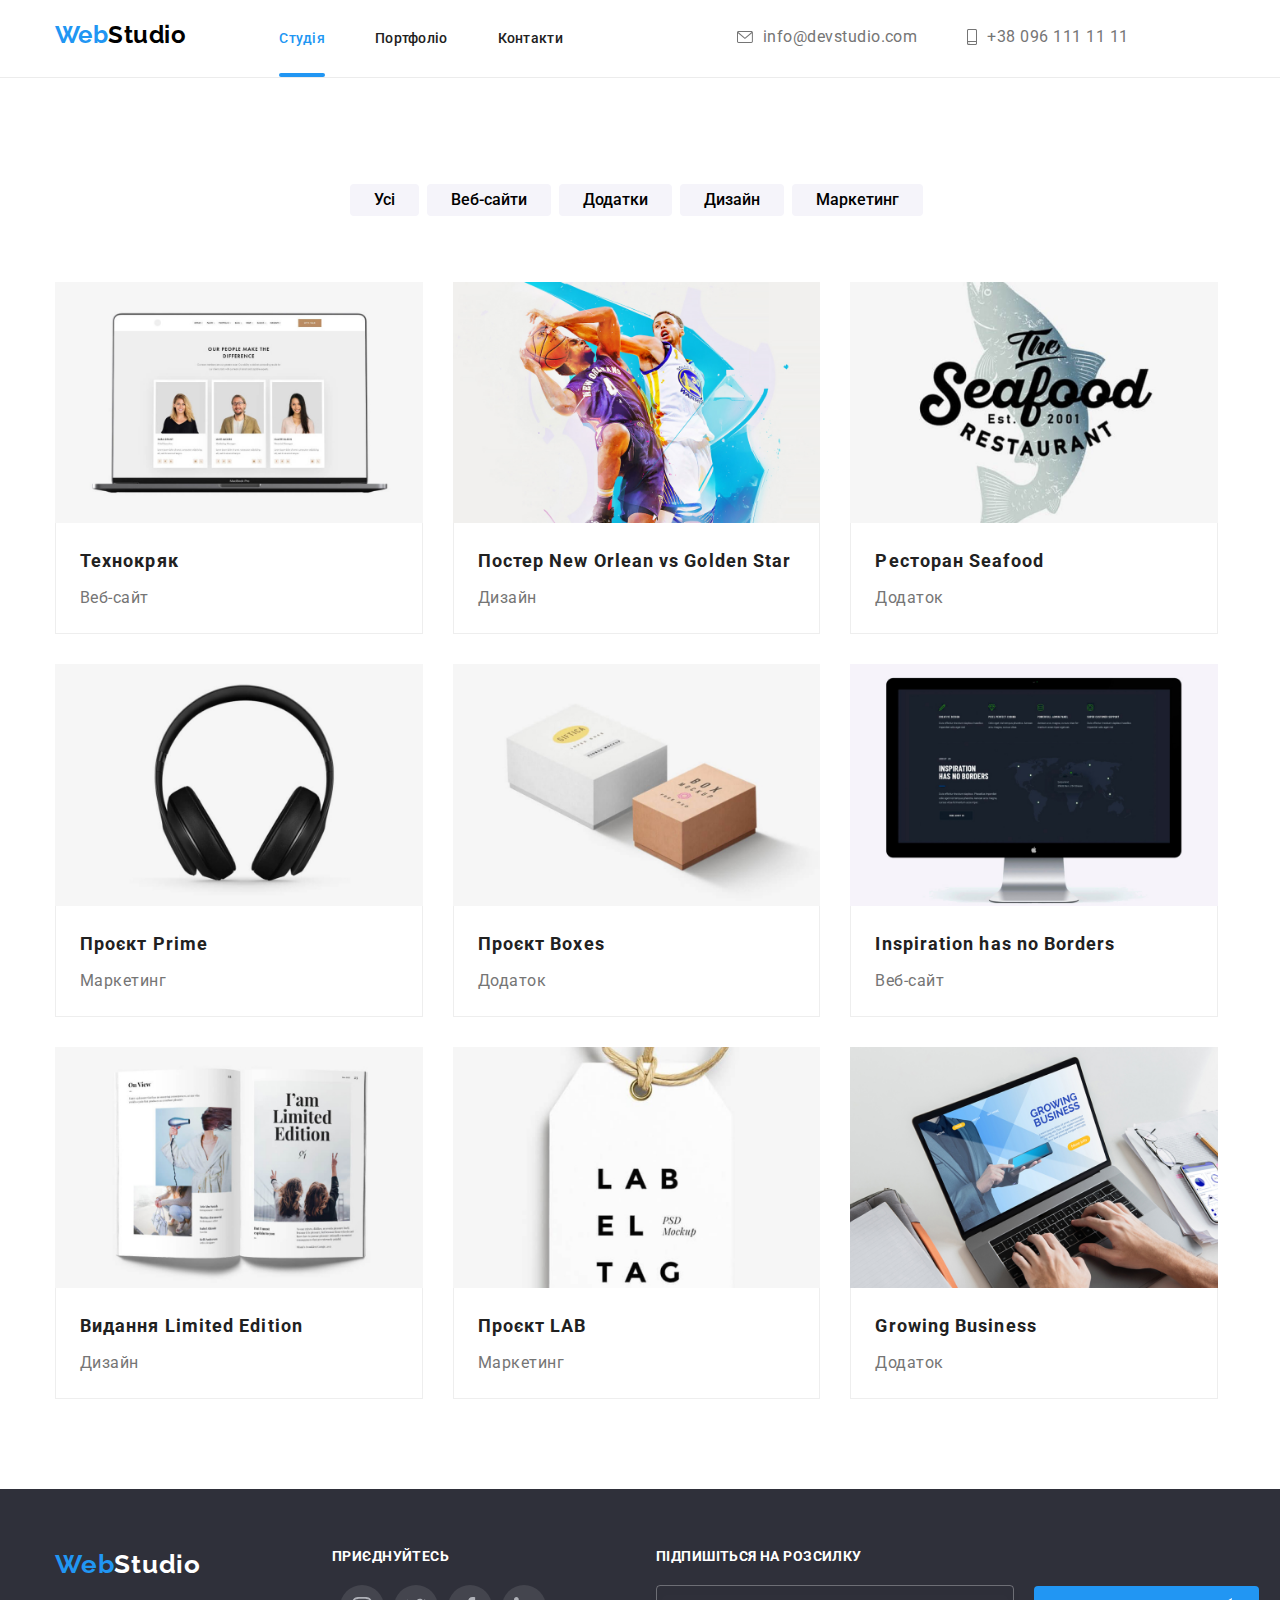
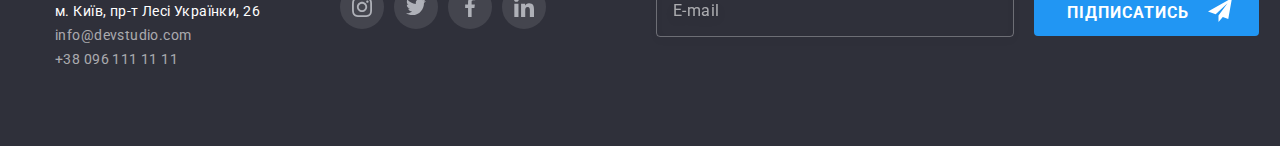
==== commit 07233d60: "ДЗ" ====
--- a/portfolio.html
+++ b/portfolio.html
@@ -25,9 +25,9 @@
                     <nav>
                         <div class="site-nav">
                             <ul class="site-nav--list">
-                                <li><a href="./index.html" class="site-nav--link ">Студія</a>
+                                <li><a href="./index.html" class="site-nav--link site-nav--link__currentcolor">Студія</a>
                                 </li>
-                                <li><a href="./portfolio.html" class="site-nav--link site-nav--link__currentcolor">Портфоліо</a></li>
+                                <li><a href="./portfolio.html" class="site-nav--link">Портфоліо</a></li>
                                 <li><a href="" class="site-nav--link">Контакти</a></li>
                             </ul>
                         </div>
--- a/css/main.min.css
+++ b/css/main.min.css
@@ -1 +1 @@
-@import"https://fonts.googleapis.com/css2?family=Raleway:wght@700&family=Roboto:wght@400;500;700;900&display=swap";/*! modern-normalize v1.1.0 | MIT License | https://github.com/sindresorhus/modern-normalize */*,::before,::after{-webkit-box-sizing:border-box;box-sizing:border-box}html{line-height:1.15;-webkit-text-size-adjust:100%;-moz-tab-size:4;-o-tab-size:4;tab-size:4}body{margin:0;font-family:system-ui,-apple-system,"Segoe UI",Roboto,Helvetica,Arial,sans-serif,"Apple Color Emoji","Segoe UI Emoji"}hr{height:0;color:inherit}abbr[title]{-webkit-text-decoration:underline dotted;text-decoration:underline dotted}b,strong{font-weight:bolder}code,kbd,samp,pre{font-family:ui-monospace,SFMono-Regular,Consolas,"Liberation Mono",Menlo,monospace;font-size:1em}small{font-size:80%}sub,sup{font-size:75%;line-height:0;position:relative;vertical-align:baseline}sub{bottom:-0.25em}sup{top:-0.5em}table{text-indent:0;border-color:inherit}button,input,optgroup,select,textarea{font-family:inherit;font-size:100%;line-height:1.15;margin:0}button,select{text-transform:none}button,[type=button],[type=reset],[type=submit]{-webkit-appearance:button}::-moz-focus-inner{border-style:none;padding:0}:-moz-focusring{outline:1px dotted ButtonText}:-moz-ui-invalid{box-shadow:none}legend{padding:0}progress{vertical-align:baseline}::-webkit-inner-spin-button,::-webkit-outer-spin-button{height:auto}[type=search]{-webkit-appearance:textfield;outline-offset:-2px}::-webkit-search-decoration{-webkit-appearance:none}::-webkit-file-upload-button{-webkit-appearance:button;font:inherit}summary{display:list-item}.logo{color:#000;font-family:Raleway,sans-serif;font-weight:700;font-size:24px;line-height:1.7;margin:0;text-decoration:none}@media screen and (min-width: 768px){.logo{margin-right:93px}}.logo-web{color:#2196f3}.body{font-family:Roboto,sans-serif;letter-spacing:.03em;color:#212121;margin:0}ul{list-style:none}.container{padding-left:15px;padding-right:15px;margin-left:auto;margin-right:auto}@media screen and (min-width: 480px){.container{width:480px}}@media screen and (min-width: 768px){.container{width:768px}}@media screen and (min-width: 1200px){.container{width:1200px}}.page-header{text-decoration:none;position:relative}.menu-button{display:inline-block;padding:0;margin-left:auto;background-color:#fff;border:none;width:40px;height:40px}@media screen and (min-width: 768px){.menu-button{display:none}}.menu-container{display:none;background-color:#fff}.menu-container.is-open{display:block}@media screen and (max-width: 767px){.menu-container{position:absolute;top:100%;left:0;width:100%;display:none;padding:48px 40px;-webkit-box-shadow:0px 4px 8px rgba(0,0,0,.04),0px 2px 4px rgba(0,0,0,.08),0px 1px 3px rgba(0,0,0,.16);box-shadow:0px 4px 8px rgba(0,0,0,.04),0px 2px 4px rgba(0,0,0,.08),0px 1px 3px rgba(0,0,0,.16)}}@media screen and (min-width: 768px){.menu-container{display:-webkit-box;display:-ms-flexbox;display:flex;-webkit-box-align:baseline;-ms-flex-align:baseline;align-items:baseline}}.menu-button--icon{fill:#757575;-webkit-transition:fill 250ms cubic-bezier(0.4, 0, 0.2, 1);transition:fill 250ms cubic-bezier(0.4, 0, 0.2, 1)}.menu-button--icon:hover,.menu-button--icon:focus{fill:#2196f3}.menu-button .icon-close{display:none}.menu-button.is-open .icon-menu{display:none}.menu-button.is-open .icon-close{display:block}.position{display:-webkit-box;display:-ms-flexbox;display:flex}@media screen and (min-width: 768px){.position{-webkit-box-align:baseline;-ms-flex-align:baseline;align-items:baseline}}.site-nav--link{font-size:40px;line-height:1.17;font-weight:500;letter-spacing:.02em;color:#212121;text-decoration:none;-webkit-transition:color 250ms cubic-bezier(0.4, 0, 0.2, 1);transition:color 250ms cubic-bezier(0.4, 0, 0.2, 1)}.site-nav--link:not(last-child){margin-right:50px}.site-nav--link:hover,.site-nav--link:focus{color:#2196f3}@media screen and (min-width: 768px){.site-nav--link{padding-top:32px;padding-bottom:32px;display:block;font-size:14px;line-height:.9}}.site-nav--link__currentcolor{color:#2196f3}@media screen and (min-width: 768px){.site-nav--link__currentcolor{position:relative}.site-nav--link__currentcolor::after{content:"";width:100%;height:4px;background-color:#2196f3;border-radius:2px;position:absolute;bottom:0;left:0}}@media screen and (min-width: 1200px){.site-nav{margin-right:124px}}@media screen and (max-width: 767px){.site-nav--list li{margin-bottom:32px}}.site-nav--list{padding:0;margin:0}@media screen and (max-width: 767px){.site-nav--list{margin:0 0 302px 0}}@media screen and (min-width: 768px){.site-nav--list{display:-webkit-box;display:-ms-flexbox;display:flex}}.page-header--border{border-bottom:1px solid #ececec}.page-header--contact{padding-left:0}@media screen and (min-width: 1200px){.page-header--contact{display:-webkit-box;display:-ms-flexbox;display:flex}}.page-header--list{width:100%}.page-header--list:first-child{margin-right:50px}.page-header--link{display:-webkit-box;display:-ms-flexbox;display:flex;-webkit-box-align:center;-ms-flex-align:center;align-items:center}.page-header--icon{margin-right:10px}@media screen and (max-width: 767px){.page-header--icon{display:none}}.page-header--link{color:#757575;fill:#757575;text-decoration:none;-webkit-transition:color 250ms cubic-bezier(0.4, 0, 0.2, 1);transition:color 250ms cubic-bezier(0.4, 0, 0.2, 1);-webkit-transition:fill 250ms cubic-bezier(0.4, 0, 0.2, 1);transition:fill 250ms cubic-bezier(0.4, 0, 0.2, 1);position:relative}.page-header--link:hover,.page-header--link:focus{color:#2196f3;fill:#2196f3}@media screen and (max-width: 767px){.page-header--link__mobil-accent{font-weight:500;font-size:34px;line-height:40px;letter-spacing:.02em;color:#2196f3}}@media screen and (max-width: 767px){.page-header--link__position{position:absolute;bottom:134px;left:40px}}.page-header--social{padding:0;display:-webkit-box;display:-ms-flexbox;display:flex;margin-top:124px}.page-header--social li:not(:last-child){border-right:1px solid rgba(33,33,33,.2)}@media screen and (min-width: 768px){.page-header--social{display:none}}.page-header--sicial-link{padding:0;font-style:normal;font-weight:500;font-size:18px;line-height:1.22;letter-spacing:.02em;color:#2196f3;text-decoration:none;padding:10px}.page-header--sicial-link:not(:last-child){border-left:1px solid rgba(33,33,33,.2);-webkit-transform:rotate(90deg);transform:rotate(90deg)}@media screen and (min-width: 768px){.page-header--sicial-link{display:none}}.hero--title{color:#fff;font-weight:900;letter-spacing:.06em;text-transform:uppercase;margin-top:0;padding-top:118px;font-size:44px;line-height:1.36}@media screen and (min-width: 1200px){.hero--title{font-size:44px;line-height:1.36;padding-top:200px}}.hero--owerlay{background-image:-webkit-gradient(linear, left top, right top, from(rgba(47, 48, 58, 0.4)), to(rgba(47, 48, 58, 0.4))),url(../images/Header-desktop.jpg);background-image:linear-gradient(to right, rgba(47, 48, 58, 0.4), rgba(47, 48, 58, 0.4)),url(../images/Header-desktop.jpg);background-repeat:no-repeat;background-position:center;background-size:cover;border:1px solid #000;-webkit-box-shadow:0px 4px 4px rgba(0,0,0,.25);box-shadow:0px 4px 4px rgba(0,0,0,.25);margin-left:auto;margin-right:auto}@media screen and (max-width: 479px){.hero--owerlay{max-width:480px}}@media screen and (min-width: 480px)and (max-width: 768px){.hero--owerlay{width:480px}}@media screen and (min-width: 768px)and (max-width: 1199px){.hero--owerlay{width:768px}}@media screen and (min-width: 1200px){.hero--owerlay{max-width:1600px}}@media screen and (min-device-pixel-ratio: 2),screen and (-webkit-min-device-pixel-ratio: 2),screen and (min-resolution: 192dpi),screen and (min-resolution: 2dppx){.hero--owerlay{background-image:-webkit-gradient(linear, left top, right top, from(rgba(47, 48, 58, 0.4)), to(rgba(47, 48, 58, 0.4))),url(../images/Header-desktop@2x.jpg);background-image:linear-gradient(to right, rgba(47, 48, 58, 0.4), rgba(47, 48, 58, 0.4)),url(../images/Header-desktop@2x.jpg)}}.hero{text-align:center}@media screen and (min-width: 1200px){.hero{background-color:#2f303a}}.hero--button{background:#2196f3;color:#fff;font-family:Roboto,sans-serif;font-weight:700;border-radius:4px;border-color:rgba(0,0,0,0);cursor:pointer;text-align:center;padding:10px 24px;margin-bottom:180px;font-size:16px;line-height:1.88;letter-spacing:.06em}@media screen and (min-width: 768px){.hero--button{margin-bottom:200px;padding:10px 32px}}.section{padding-top:60px;padding-bottom:60px}@media screen and (min-width: 1200px){.section{padding-top:90px;padding-bottom:90px}}.predominantly--list{margin:0;padding-left:0}@media screen and (min-width: 768px){.predominantly--list{margin:-15px;border:none}}@media screen and (min-width: 1200px){.predominantly--list{display:-webkit-box;display:-ms-flexbox;display:flex;-webkit-box-pack:center;-ms-flex-pack:center;justify-content:center}}.predominantly--item{display:inline-block}@media screen and (min-width: 768px){.predominantly--item{margin:15px;width:350px}}@media screen and (min-width: 1200px){.predominantly--item{margin:0;width:270px}}.predominantly--head{list-style:none;position:absolute;clip:rect(0 0 0 0);width:1px;height:1px;margin:-1px}@media screen and (min-width: 1200px){.predominantly--item:not(:last-child){margin-right:30px}}.predominantly--icon{margin-left:auto;margin-right:auto}.predominantly--box{text-align:center;padding-top:25px;padding-bottom:25px;background:#f5f4fa;border-radius:4px;margin-right:auto;margin-left:auto}@media screen and (min-width: 768px){.predominantly--box{width:354px;height:120px;display:inline-block}}@media screen and (min-width: 1200px){.predominantly--box{height:120px;width:270px;display:-webkit-box;display:-ms-flexbox;display:flex;-webkit-box-align:center;-ms-flex-align:center;align-items:center}}.predominantly--title{font-size:14px;line-height:1.15;text-transform:uppercase;margin-bottom:10px;margin-top:30px}.predominantly--text{color:#757575;font-size:14px;line-height:1.7;margin-top:0;margin-bottom:30px}.section--title{font-weight:700;font-size:28px;line-height:1.18;color:#212121;text-align:center;margin-bottom:50px}@media screen and (min-width: 1200px){.section--title{font-size:36px;line-height:1.17}}.galery{padding-top:0;display:none}@media screen and (min-width: 1200px){.galery{display:block}}.galery--list{padding-left:0;display:-webkit-box;display:-ms-flexbox;display:flex;-webkit-box-pack:justify;-ms-flex-pack:justify;justify-content:space-between}.galery--item{position:relative;display:-webkit-box;display:-ms-flexbox;display:flex}.galery--title{font-weight:700;font-size:14px;line-height:1.14;text-align:center;letter-spacing:.03em;text-transform:uppercase;color:#fff;margin:0;background:rgba(47,48,58,.8);position:absolute;bottom:0;left:0;width:100%;height:70px;display:-webkit-box;display:-ms-flexbox;display:flex;-webkit-box-align:center;-ms-flex-align:center;align-items:center;-webkit-box-pack:center;-ms-flex-pack:center;justify-content:center}.team{background-color:#f5f4fa}.team--list{margin-bottom:30px;padding-left:0;margin:0}@media screen and (min-width: 768px){.team--list{margin:-15px}}@media screen and (min-width: 1200px){.team--list{display:-webkit-box;display:-ms-flexbox;display:flex;margin-right:0;-webkit-box-pack:justify;-ms-flex-pack:justify;justify-content:space-between}}.team--img{margin-left:auto;margin-right:auto;width:100%}@media screen and (min-width: 1200px){.team--item:not(:last-child){margin-right:30px}}.team--item{background:#fff;-webkit-box-shadow:0px 1px 3px rgba(0,0,0,.12),0px 1px 1px rgba(0,0,0,.14),0px 2px 1px rgba(0,0,0,.2);box-shadow:0px 1px 3px rgba(0,0,0,.12),0px 1px 1px rgba(0,0,0,.14),0px 2px 1px rgba(0,0,0,.2);border-radius:0px 0px 4px 4px;margin-bottom:30px;padding:0;width:100%;margin-right:auto;margin-left:auto;max-width:450px}@media screen and (min-width: 768px){.team--item{width:350px;display:inline-block;padding:0;margin:15px}}.team--title{font-weight:500;font-size:16px;line-height:1.2;margin-bottom:10px;text-align:center}@media screen and (min-width: 768px){.team--title{font-size:18px}}.team--text{color:#757575;font-size:16px;line-height:1.2;margin-top:0;margin-bottom:30px;text-align:center}.social-networks{display:-webkit-box;display:-ms-flexbox;display:flex;padding:0;-webkit-box-pack:center;-ms-flex-pack:center;justify-content:center}.social-networks--link{display:-webkit-box;display:-ms-flexbox;display:flex;width:44px;height:44px;-webkit-box-align:center;-ms-flex-align:center;align-items:center;-webkit-box-pack:center;-ms-flex-pack:center;justify-content:center;margin-bottom:30px;fill:#afb1b8;margin-right:10px;background-color:rgba(255,255,255,.1);border-radius:50%;-webkit-transition:fill 250ms cubic-bezier(0.4, 0, 0.2, 1);transition:fill 250ms cubic-bezier(0.4, 0, 0.2, 1);-webkit-transition:background-color 250ms cubic-bezier(0.4, 0, 0.2, 1);transition:background-color 250ms cubic-bezier(0.4, 0, 0.2, 1)}.social-networks--link:not(:last-child){margin-right:10px}.social-networks--link:hover,.social-networks--link:focus{fill:#fff;background-color:#2196f3}.client--list{padding:0;display:block;margin:-15px}@media screen and (min-width: 1200px){.client--list{display:-webkit-box;display:-ms-flexbox;display:flex;-webkit-box-pack:center;-ms-flex-pack:center;justify-content:center}}.client--item{display:inline-block;margin:15px}@media screen and (min-width: 1200px){.client--item{margin:0}}@media screen and (min-width: 1200px){.client--item:not(:last-child){margin-right:30px}}.client--icon{display:-webkit-box;display:-ms-flexbox;display:flex;border:1px solid;border-color:#afb1b8;border-radius:4px;-webkit-box-align:center;-ms-flex-align:center;align-items:center;-webkit-box-pack:center;-ms-flex-pack:center;justify-content:center;fill:#afb1b8;background:rgba(255,255,255,.1);-webkit-transition:border-color 250ms cubic-bezier(0.4, 0, 0.2, 1);transition:border-color 250ms cubic-bezier(0.4, 0, 0.2, 1);-webkit-transition:fill 250ms cubic-bezier(0.4, 0, 0.2, 1);transition:fill 250ms cubic-bezier(0.4, 0, 0.2, 1)}.client--icon:hover,.client--icon:focus{fill:#2196f3;border-color:#2196f3}@media screen and (min-width: 480px){.client--icon{width:200px;height:92px}}@media screen and (min-width: 768px){.client--icon{width:222px}}@media screen and (min-width: 1200px){.client--icon{width:170px}}.footer{background-color:#2f303a;padding-top:60px;padding-bottom:60px}.footer-logo{font-family:"Raleway";font-style:normal;font-weight:700;font-size:24px;line-height:1.17;text-align:center;letter-spacing:.03em;text-decoration:none;color:#fff;margin-bottom:20px}@media screen and (min-width: 1200px){.footer-logo{font-size:26px}}.footer--contact{margin-top:20px;padding:0;text-decoration:none;font-style:normal;font-size:14px;line-height:1.71;letter-spacing:.03em}.footer--address{text-align:center;margin-top:20px;text-decoration:none;color:#fff}.footer--link{text-decoration:none;text-align:center;color:rgba(255,255,255,.6);-webkit-transition:color 250ms cubic-bezier(0.4, 0, 0.2, 1);transition:color 250ms cubic-bezier(0.4, 0, 0.2, 1)}.footer--link:hover,.footer--link:focus{color:#2196f3}@media screen and (min-width: 1200px){.box{display:-webkit-box;display:-ms-flexbox;display:flex}}.box--address{text-align:center;display:inline-block;width:100%;margin-bottom:60px}@media screen and (min-width: 768px){.box--address{width:49%}}@media screen and (min-width: 1200px){.box--address{width:207px;text-align:start;margin-right:70px;margin-bottom:0}}.footer--title{font-weight:700;font-size:14px;line-height:1.14;text-align:center;letter-spacing:.03em;text-transform:uppercase;color:#fff;display:block;margin-bottom:20px}@media screen and (min-width: 1200px){.footer--title{text-align:left;display:block}}.box--social{text-align:center;display:inline-block;width:100%;margin-bottom:60px}@media screen and (min-width: 768px){.box--social{width:49%}}@media screen and (min-width: 1200px){.box--social{width:231px;margin-right:93px;margin-bottom:0}}.subscription{text-align:center;display:block;max-width:450px;margin-left:auto;margin-right:auto}@media screen and (min-width: 1200px){.subscription{display:-webkit-box;display:-ms-flexbox;display:flex;width:570px;margin:0}}.subscription--label{font-weight:700;font-size:14px;line-height:1.14;letter-spacing:.03em;text-transform:uppercase;color:#fff;display:block;margin-bottom:20px;text-align:left}.subscription--email{border:1px solid;border-color:rgba(255,255,255,.3);-webkit-filter:drop-shadow(0px 4px 4px rgba(0, 0, 0, 0.15));filter:drop-shadow(0px 4px 4px rgba(0, 0, 0, 0.15));border-radius:4px;background-color:rgba(0,0,0,0);letter-spacing:.03em;padding:15px 16px;color:#fff;font-size:16px;line-height:1.25;display:inline-block;width:100%;margin:0}.subscription--email::-webkit-input-placeholder{color:rgba(255,255,255,.6)}.subscription--email::-moz-placeholder{color:rgba(255,255,255,.6)}.subscription--email:-ms-input-placeholder{color:rgba(255,255,255,.6)}.subscription--email::-ms-input-placeholder{color:rgba(255,255,255,.6)}.subscription--email::placeholder{color:rgba(255,255,255,.6)}.subscription--email:focus{border-color:rgba(255,255,255,.3)}@media screen and (min-width: 1200px){.subscription--email{width:358px}}.subscription--button{padding:10px 28px 10px 31px;background-color:#2196f3;font-weight:700;font-size:16px;line-height:1.87;text-align:center;letter-spacing:.06em;color:#fff;border-radius:4px;border-color:rgba(0,0,0,0);text-transform:uppercase;display:-webkit-box;display:-ms-flexbox;display:flex;max-height:50px;margin-left:auto;margin-right:auto;margin-top:20px}@media screen and (min-width: 1200px){.subscription--button{margin-top:0;margin-left:20px;padding:10px 68px 10px 31px;position:relative}}@media screen and (min-width: 1200px){.subscription--position{display:-webkit-box;display:-ms-flexbox;display:flex;-webkit-box-align:center;-ms-flex-align:center;align-items:center}}.subscription--icon{margin-left:12px}@media screen and (min-width: 1200px){.subscription--icon{position:absolute;top:10px;right:25px}}.backdrop{background-color:rgba(0,0,0,.2);width:100%;height:100%;opacity:1;-webkit-transition:opacity 250ms cubic-bezier(0.4, 0, 0.2, 1);transition:opacity 250ms cubic-bezier(0.4, 0, 0.2, 1);padding:93px 15px;overflow-y:scroll;position:fixed;left:0;top:0}.is-hidden{opacity:0;pointer-events:none;visibility:hidden}.modal{max-width:480px;margin-left:auto;margin-right:auto;max-width:480px;padding:8px;background:#fff;-webkit-box-shadow:0px 1px 3px rgba(0,0,0,.12),0px 1px 1px rgba(0,0,0,.14),0px 2px 1px rgba(0,0,0,.2);box-shadow:0px 1px 3px rgba(0,0,0,.12),0px 1px 1px rgba(0,0,0,.14),0px 2px 1px rgba(0,0,0,.2);border-radius:4px}@media screen and (min-width: 1200px){.modal{width:528px;height:581px;position:absolute;top:50%;left:50%;-webkit-transition:-webkit-transform 250ms cubic-bezier(0.4, 0, 0.2, 1);transition:-webkit-transform 250ms cubic-bezier(0.4, 0, 0.2, 1);transition:transform 250ms cubic-bezier(0.4, 0, 0.2, 1);transition:transform 250ms cubic-bezier(0.4, 0, 0.2, 1), -webkit-transform 250ms cubic-bezier(0.4, 0, 0.2, 1);-webkit-transform:translate(-50%, -50%) scale(1);transform:translate(-50%, -50%) scale(1)}}.button-exit{background-color:#fff;border:1px solid rgba(0,0,0,.1);width:30px;height:30px;border-radius:50%;display:block;margin-left:auto;cursor:pointer;text-align:center;padding:0;fill:#000}.button-exit:hover{-webkit-transition:fill 250ms cubic-bezier(0.4, 0, 0.2, 1);transition:fill 250ms cubic-bezier(0.4, 0, 0.2, 1);fill:#2196f3}@media screen and (min-width: 1200px){.button-exit{position:absolute;top:8px;right:8px}}.modal--head{font-weight:700;font-size:20px;line-height:1.15;text-align:center;letter-spacing:.03em;color:#212121;margin:40px 40px 12px 40px}.modal-form{display:-webkit-box;display:-ms-flexbox;display:flex;-webkit-box-orient:vertical;-webkit-box-direction:normal;-ms-flex-direction:column;flex-direction:column;padding:0 40px 40px 40px;fill:#000}.modal-form--label{font-size:12px;line-height:1.16;letter-spacing:.01em;color:#757575;margin-bottom:4px;position:relative;display:-webkit-box;display:-ms-flexbox;display:flex;-webkit-box-orient:vertical;-webkit-box-direction:normal;-ms-flex-direction:column;flex-direction:column;-webkit-transition:fill 250ms cubic-bezier(0.4, 0, 0.2, 1);transition:fill 250ms cubic-bezier(0.4, 0, 0.2, 1)}.modal-form--label:focus-within{fill:#2196f3}.modal-form--input{font-size:16px;line-height:1.87;border:1px solid;border-color:rgba(33,33,33,.2);border-radius:4px;height:40px;margin-bottom:10px;padding-left:49.8px;display:block;-webkit-transition:border-color 250ms cubic-bezier(0.4, 0, 0.2, 1);transition:border-color 250ms cubic-bezier(0.4, 0, 0.2, 1);outline:none}.modal-form--input:focus{border-color:#2196f3}.modal-form--icon{position:absolute;top:25px;left:20px}.modal-form--textarea{resize:none;width:93%;border:1px solid;border-color:rgba(33,33,33,.2);border-radius:4px;margin-bottom:20px;color:rgba(117,117,117,.5);font-family:"Roboto";font-style:normal;font-weight:400;padding:12px 16px;outline:none;-webkit-transition:border-color 250ms cubic-bezier(0.4, 0, 0.2, 1);transition:border-color 250ms cubic-bezier(0.4, 0, 0.2, 1)}.modal-form--textarea:focus{border-color:#2196f3}.modal--submit{letter-spacing:.06em;color:#fff;font-weight:700;font-size:16px;line-height:1.87;padding:10px 52px;background-color:#2196f3;border-color:rgba(0,0,0,0);margin:30px auto 40px auto;border-radius:4px;-webkit-box-shadow:none;box-shadow:none;cursor:pointer;-webkit-transition:-webkit-box-shadow 250ms cubic-bezier(0.4, 0, 0.2, 1);transition:-webkit-box-shadow 250ms cubic-bezier(0.4, 0, 0.2, 1);transition:box-shadow 250ms cubic-bezier(0.4, 0, 0.2, 1);transition:box-shadow 250ms cubic-bezier(0.4, 0, 0.2, 1), -webkit-box-shadow 250ms cubic-bezier(0.4, 0, 0.2, 1)}.modal--submit:hover{-webkit-box-shadow:0px 4px 4px rgba(0,0,0,.15);box-shadow:0px 4px 4px rgba(0,0,0,.15)}.checkbox--label{letter-spacing:.03em;font-size:12px;line-height:14px;color:#757575;display:-webkit-box;display:-ms-flexbox;display:flex;-webkit-box-align:center;-ms-flex-align:center;align-items:center;margin-left:24px;position:relative}.checkbox{-webkit-appearance:none;-moz-appearance:none;appearance:none;position:absolute}.checkbox--link{color:#2196f3;margin-left:8px}.checkbox--icon{width:16px;height:15px;display:block;border-radius:4px;border:2px solid #212121;margin-right:8px;position:absolute;-webkit-transition:opacity 250ms cubic-bezier(0.4, 0, 0.2, 1);transition:opacity 250ms cubic-bezier(0.4, 0, 0.2, 1);left:-24px;-webkit-transition:background-color 250ms cubic-bezier(0.4, 0, 0.2, 1);transition:background-color 250ms cubic-bezier(0.4, 0, 0.2, 1)}.checkbox--icon svg{opacity:0;-webkit-transition:opacity 250ms cubic-bezier(0.4, 0, 0.2, 1);transition:opacity 250ms cubic-bezier(0.4, 0, 0.2, 1)}.checkbox:checked~.checkbox--icon svg{opacity:1}.checkbox:checked~.checkbox--icon{border-color:#2196f3;background-color:#2196f3}.portfolio--header{list-style:none;position:absolute;clip:rect(0 0 0 0);width:1px;height:1px;margin:-1px}.filter{padding:0}@media screen and (min-width: 768px){.filter{display:-webkit-box;display:-ms-flexbox;display:flex;-webkit-box-pack:center;-ms-flex-pack:center;justify-content:center}}.filter--items{margin-right:8px;margin-bottom:15px;display:inline-block}@media screen and (min-width: 768px){.filter--items{margin-bottom:50px}}.filter--button{font-weight:500;font-size:16px;line-height:1.62;padding-left:22px;padding-right:22px;background-color:#f5f4fa;border-radius:4px;border-color:rgba(0,0,0,0);font-family:Roboto,sans-serif;cursor:pointer;-webkit-box-shadow:none;box-shadow:none;-webkit-transition:background-color 250ms cubic-bezier(0.4, 0, 0.2, 1);transition:background-color 250ms cubic-bezier(0.4, 0, 0.2, 1);-webkit-transition:color 250ms cubic-bezier(0.4, 0, 0.2, 1);transition:color 250ms cubic-bezier(0.4, 0, 0.2, 1);-webkit-transition:-webkit-box-shadow 250ms cubic-bezier(0.4, 0, 0.2, 1);transition:-webkit-box-shadow 250ms cubic-bezier(0.4, 0, 0.2, 1);transition:box-shadow 250ms cubic-bezier(0.4, 0, 0.2, 1);transition:box-shadow 250ms cubic-bezier(0.4, 0, 0.2, 1), -webkit-box-shadow 250ms cubic-bezier(0.4, 0, 0.2, 1)}.filter--button:hover,.filter--button:focus{background-color:#2196f3;color:#fff;-webkit-box-shadow:0px 3px 1px rgba(0,0,0,.1),0px 1px 2px rgba(0,0,0,.08),0px 2px 2px rgba(0,0,0,.12);box-shadow:0px 3px 1px rgba(0,0,0,.1),0px 1px 2px rgba(0,0,0,.08),0px 2px 2px rgba(0,0,0,.12)}.portfolio--list{display:-webkit-box;display:-ms-flexbox;display:flex;-ms-flex-wrap:wrap;flex-wrap:wrap;padding:0;margin:-15px}.portfolio--items{margin-bottom:30px}@media screen and (max-width: 767px){.portfolio--items{width:100%}}@media screen and (min-width: 768px){.portfolio--items{margin:15px;width:calc((100% - 60px)/2)}}@media screen and (min-width: 1200px){.portfolio--items{margin:15px;width:calc((100% - 60px)/3.1)}}.portfolio--items:hover{-webkit-box-shadow:0px 1px 1px rgba(0,0,0,.12),0px 4px 4px rgba(0,0,0,.06),1px 4px 6px rgba(0,0,0,.16);box-shadow:0px 1px 1px rgba(0,0,0,.12),0px 4px 4px rgba(0,0,0,.06),1px 4px 6px rgba(0,0,0,.16)}.portfolio--card{text-decoration:none}.portfolio--card__hover{position:relative;overflow:hidden}.portfolio--img{display:block;-webkit-box-shadow:none;box-shadow:none;-webkit-transition:-webkit-box-shadow 250ms cubic-bezier(0.4, 0, 0.2, 1);transition:-webkit-box-shadow 250ms cubic-bezier(0.4, 0, 0.2, 1);transition:box-shadow 250ms cubic-bezier(0.4, 0, 0.2, 1);transition:box-shadow 250ms cubic-bezier(0.4, 0, 0.2, 1), -webkit-box-shadow 250ms cubic-bezier(0.4, 0, 0.2, 1)}@media screen and (max-width: 767px){.portfolio--img{width:100%}}.portfolio--description{width:370px;margin:0;padding:63px 24px;font-size:18px;line-height:1.55;letter-spacing:.03em;color:#fff;background:rgba(33,150,243,.9);position:absolute;-webkit-transition:-webkit-transform 250ms cubic-bezier(0.4, 0, 0.2, 1);transition:-webkit-transform 250ms cubic-bezier(0.4, 0, 0.2, 1);transition:transform 250ms cubic-bezier(0.4, 0, 0.2, 1);transition:transform 250ms cubic-bezier(0.4, 0, 0.2, 1), -webkit-transform 250ms cubic-bezier(0.4, 0, 0.2, 1)}@media screen and (max-width: 767px){.portfolio--description{width:100%}}.portfolio--card:hover .portfolio--description{-webkit-transform:translateY(-100%);transform:translateY(-100%)}.portfolio--signature{border-right:1px solid #eee;border-left:1px solid #eee;border-bottom:1px solid #eee;color:#757575}.portfolio--title{font-weight:700;font-size:18px;line-height:2;letter-spacing:.06em;margin:0px 0 4px 24px;padding-top:20px;color:#212121}.portfolio--text{font-size:16px;line-height:1.87;margin-bottom:20px;margin-top:0;margin-left:24px}/*# sourceMappingURL=main.min.css.map */+@import"https://fonts.googleapis.com/css2?family=Raleway:wght@700&family=Roboto:wght@400;500;700;900&display=swap";/*! modern-normalize v1.1.0 | MIT License | https://github.com/sindresorhus/modern-normalize */*,::before,::after{-webkit-box-sizing:border-box;box-sizing:border-box}html{line-height:1.15;-webkit-text-size-adjust:100%;-moz-tab-size:4;-o-tab-size:4;tab-size:4}body{margin:0;font-family:system-ui,-apple-system,"Segoe UI",Roboto,Helvetica,Arial,sans-serif,"Apple Color Emoji","Segoe UI Emoji"}hr{height:0;color:inherit}abbr[title]{-webkit-text-decoration:underline dotted;text-decoration:underline dotted}b,strong{font-weight:bolder}code,kbd,samp,pre{font-family:ui-monospace,SFMono-Regular,Consolas,"Liberation Mono",Menlo,monospace;font-size:1em}small{font-size:80%}sub,sup{font-size:75%;line-height:0;position:relative;vertical-align:baseline}sub{bottom:-0.25em}sup{top:-0.5em}table{text-indent:0;border-color:inherit}button,input,optgroup,select,textarea{font-family:inherit;font-size:100%;line-height:1.15;margin:0}button,select{text-transform:none}button,[type=button],[type=reset],[type=submit]{-webkit-appearance:button}::-moz-focus-inner{border-style:none;padding:0}:-moz-focusring{outline:1px dotted ButtonText}:-moz-ui-invalid{box-shadow:none}legend{padding:0}progress{vertical-align:baseline}::-webkit-inner-spin-button,::-webkit-outer-spin-button{height:auto}[type=search]{-webkit-appearance:textfield;outline-offset:-2px}::-webkit-search-decoration{-webkit-appearance:none}::-webkit-file-upload-button{-webkit-appearance:button;font:inherit}summary{display:list-item}.logo{color:#000;font-family:Raleway,sans-serif;font-weight:700;font-size:24px;line-height:1.7;margin:0;text-decoration:none}@media screen and (min-width: 768px){.logo{margin-right:93px}}.logo-web{color:#2196f3}.body{font-family:Roboto,sans-serif;letter-spacing:.03em;color:#212121;margin:0}.body.is-open{overflow:hidden}ul{list-style:none}.container{padding-left:15px;padding-right:15px;margin-left:auto;margin-right:auto}@media screen and (min-width: 480px){.container{width:480px}}@media screen and (min-width: 768px){.container{width:768px}}@media screen and (min-width: 1200px){.container{width:1200px}}.page-header{text-decoration:none;position:relative}.menu-button{display:inline-block;padding:0;margin-left:auto;background-color:#fff;border:none;width:40px;height:40px}@media screen and (min-width: 768px){.menu-button{display:none}}.menu-container{display:none;z-index:2;background-color:#fff}.menu-container.is-open{display:block;overflow-y:scroll}@media screen and (max-width: 767px){.menu-container{position:absolute;top:100%;left:0;width:100%;display:none;padding:48px 40px;-webkit-box-shadow:0px 4px 8px rgba(0,0,0,.04),0px 2px 4px rgba(0,0,0,.08),0px 1px 3px rgba(0,0,0,.16);box-shadow:0px 4px 8px rgba(0,0,0,.04),0px 2px 4px rgba(0,0,0,.08),0px 1px 3px rgba(0,0,0,.16)}}@media screen and (min-width: 768px){.menu-container{display:-webkit-box;display:-ms-flexbox;display:flex;-webkit-box-align:baseline;-ms-flex-align:baseline;align-items:baseline}}.menu-button--icon{fill:#757575;-webkit-transition:fill 250ms cubic-bezier(0.4, 0, 0.2, 1);transition:fill 250ms cubic-bezier(0.4, 0, 0.2, 1)}.menu-button--icon:hover,.menu-button--icon:focus{fill:#2196f3}.menu-button .icon-close{display:none}.menu-button.is-open .icon-menu{display:none}.menu-button.is-open .icon-close{display:block}.position{display:-webkit-box;display:-ms-flexbox;display:flex}@media screen and (min-width: 768px){.position{-webkit-box-align:baseline;-ms-flex-align:baseline;align-items:baseline}}.site-nav--link{font-size:40px;line-height:1.17;font-weight:500;letter-spacing:.02em;color:#212121;text-decoration:none;-webkit-transition:color 250ms cubic-bezier(0.4, 0, 0.2, 1);transition:color 250ms cubic-bezier(0.4, 0, 0.2, 1)}.site-nav--link:not(last-child){margin-right:50px}.site-nav--link:hover,.site-nav--link:focus{color:#2196f3}@media screen and (min-width: 768px){.site-nav--link{padding-top:32px;padding-bottom:32px;display:block;font-size:14px;line-height:.9}}.site-nav--link__currentcolor{color:#2196f3}@media screen and (min-width: 768px){.site-nav--link__currentcolor{position:relative}.site-nav--link__currentcolor::after{content:"";width:100%;height:4px;background-color:#2196f3;border-radius:2px;position:absolute;bottom:0;left:0}}@media screen and (min-width: 1200px){.site-nav{margin-right:124px}}@media screen and (max-width: 767px){.site-nav--list li{margin-bottom:32px}}.site-nav--list{padding:0;margin:0}@media screen and (max-width: 767px){.site-nav--list{margin:0 0 302px 0}}@media screen and (min-width: 768px){.site-nav--list{display:-webkit-box;display:-ms-flexbox;display:flex}}.page-header--border{border-bottom:1px solid #ececec}.page-header--contact{padding-left:0}@media screen and (min-width: 1200px){.page-header--contact{display:-webkit-box;display:-ms-flexbox;display:flex}}.page-header--list{width:100%}.page-header--list:first-child{margin-right:50px}.page-header--link{display:-webkit-box;display:-ms-flexbox;display:flex;-webkit-box-align:center;-ms-flex-align:center;align-items:center}.page-header--icon{margin-right:10px}@media screen and (max-width: 767px){.page-header--icon{display:none}}.page-header--link{color:#757575;fill:#757575;text-decoration:none;-webkit-transition:color 250ms cubic-bezier(0.4, 0, 0.2, 1);transition:color 250ms cubic-bezier(0.4, 0, 0.2, 1);-webkit-transition:fill 250ms cubic-bezier(0.4, 0, 0.2, 1);transition:fill 250ms cubic-bezier(0.4, 0, 0.2, 1);position:relative}.page-header--link:hover,.page-header--link:focus{color:#2196f3;fill:#2196f3}@media screen and (max-width: 767px){.page-header--link__mobil-accent{font-weight:500;font-size:34px;line-height:40px;letter-spacing:.02em;color:#2196f3}}@media screen and (max-width: 767px){.page-header--link__position{position:absolute;bottom:134px;left:40px}}.page-header--social{padding:0;display:-webkit-box;display:-ms-flexbox;display:flex;margin-top:124px}.page-header--social li:not(:last-child){border-right:1px solid rgba(33,33,33,.2)}@media screen and (min-width: 768px){.page-header--social{display:none}}.page-header--sicial-link{padding:0;font-style:normal;font-weight:500;font-size:18px;line-height:1.22;letter-spacing:.02em;color:#2196f3;text-decoration:none;padding:10px}.page-header--sicial-link:not(:last-child){border-left:1px solid rgba(33,33,33,.2);-webkit-transform:rotate(90deg);transform:rotate(90deg)}@media screen and (min-width: 768px){.page-header--sicial-link{display:none}}.hero--title{color:#fff;font-weight:900;letter-spacing:.06em;text-transform:uppercase;margin-top:0;padding-top:118px;font-size:26px;line-height:1.36}@media screen and (min-width: 1200px){.hero--title{font-size:44px;line-height:1.36;padding-top:200px}}.hero--owerlay{background-image:-webkit-gradient(linear, left top, right top, from(rgba(47, 48, 58, 0.4)), to(rgba(47, 48, 58, 0.4))),url(../images/Header-desktop.jpg);background-image:linear-gradient(to right, rgba(47, 48, 58, 0.4), rgba(47, 48, 58, 0.4)),url(../images/Header-desktop.jpg);background-repeat:no-repeat;background-position:center;background-size:cover;border:1px solid #000;-webkit-box-shadow:0px 4px 4px rgba(0,0,0,.25);box-shadow:0px 4px 4px rgba(0,0,0,.25);margin-left:auto;margin-right:auto}@media screen and (max-width: 479px){.hero--owerlay{max-width:480px}}@media screen and (min-width: 480px)and (max-width: 768px){.hero--owerlay{width:480px}}@media screen and (min-width: 768px)and (max-width: 1199px){.hero--owerlay{width:768px}}@media screen and (min-width: 1200px){.hero--owerlay{max-width:1600px}}@media screen and (min-device-pixel-ratio: 2),screen and (-webkit-min-device-pixel-ratio: 2),screen and (min-resolution: 192dpi),screen and (min-resolution: 2dppx){.hero--owerlay{background-image:-webkit-gradient(linear, left top, right top, from(rgba(47, 48, 58, 0.4)), to(rgba(47, 48, 58, 0.4))),url(../images/Header-desktop@2x.jpg);background-image:linear-gradient(to right, rgba(47, 48, 58, 0.4), rgba(47, 48, 58, 0.4)),url(../images/Header-desktop@2x.jpg)}}.hero{text-align:center}@media screen and (min-width: 1200px){.hero{background-color:#2f303a}}.hero--button{background:#2196f3;color:#fff;font-family:Roboto,sans-serif;font-weight:700;border-radius:4px;border-color:rgba(0,0,0,0);cursor:pointer;text-align:center;padding:10px 24px;margin-bottom:180px;font-size:16px;line-height:1.88;letter-spacing:.06em}@media screen and (min-width: 768px){.hero--button{margin-bottom:200px;padding:10px 32px}}.section{padding-top:60px;padding-bottom:60px}@media screen and (min-width: 1200px){.section{padding-top:90px;padding-bottom:90px}}.predominantly--list{margin:0;padding-left:0}@media screen and (min-width: 768px){.predominantly--list{margin:-15px;border:none}}@media screen and (min-width: 1200px){.predominantly--list{display:-webkit-box;display:-ms-flexbox;display:flex;-webkit-box-pack:center;-ms-flex-pack:center;justify-content:center}}.predominantly--item{display:inline-block}@media screen and (min-width: 768px){.predominantly--item{margin:15px;width:350px}}@media screen and (min-width: 1200px){.predominantly--item{margin:0;width:270px}}.predominantly--head{list-style:none;position:absolute;clip:rect(0 0 0 0);width:1px;height:1px;margin:-1px}@media screen and (min-width: 1200px){.predominantly--item:not(:last-child){margin-right:30px}}.predominantly--icon{margin-left:auto;margin-right:auto}.predominantly--box{text-align:center;padding-top:25px;padding-bottom:25px;background:#f5f4fa;border-radius:4px;margin-right:auto;margin-left:auto}@media screen and (min-width: 768px){.predominantly--box{width:354px;height:120px;display:inline-block}}@media screen and (min-width: 1200px){.predominantly--box{height:120px;width:270px;display:-webkit-box;display:-ms-flexbox;display:flex;-webkit-box-align:center;-ms-flex-align:center;align-items:center}}.predominantly--title{font-size:14px;line-height:1.15;text-transform:uppercase;margin-bottom:10px;margin-top:30px}.predominantly--text{color:#757575;font-size:14px;line-height:1.7;margin-top:0;margin-bottom:30px}.section--title{font-weight:700;font-size:28px;line-height:1.18;color:#212121;text-align:center;margin-bottom:50px}@media screen and (min-width: 1200px){.section--title{font-size:36px;line-height:1.17}}.galery{padding-top:0;display:none}@media screen and (min-width: 1200px){.galery{display:block}}.galery--list{padding-left:0;display:-webkit-box;display:-ms-flexbox;display:flex;-webkit-box-pack:justify;-ms-flex-pack:justify;justify-content:space-between}.galery--item{position:relative;display:-webkit-box;display:-ms-flexbox;display:flex}.galery--title{font-weight:700;font-size:14px;line-height:1.14;text-align:center;letter-spacing:.03em;text-transform:uppercase;color:#fff;margin:0;background:rgba(47,48,58,.8);position:absolute;bottom:0;left:0;width:100%;height:70px;display:-webkit-box;display:-ms-flexbox;display:flex;-webkit-box-align:center;-ms-flex-align:center;align-items:center;-webkit-box-pack:center;-ms-flex-pack:center;justify-content:center}.team{background-color:#f5f4fa}.team--list{margin-bottom:30px;padding-left:0;margin:0}@media screen and (min-width: 768px){.team--list{margin:-15px}}@media screen and (min-width: 1200px){.team--list{display:-webkit-box;display:-ms-flexbox;display:flex;margin-right:0;-webkit-box-pack:justify;-ms-flex-pack:justify;justify-content:space-between}}.team--img{margin-left:auto;margin-right:auto;width:100%}@media screen and (min-width: 1200px){.team--item:not(:last-child){margin-right:30px}}.team--item{background:#fff;-webkit-box-shadow:0px 1px 3px rgba(0,0,0,.12),0px 1px 1px rgba(0,0,0,.14),0px 2px 1px rgba(0,0,0,.2);box-shadow:0px 1px 3px rgba(0,0,0,.12),0px 1px 1px rgba(0,0,0,.14),0px 2px 1px rgba(0,0,0,.2);border-radius:0px 0px 4px 4px;margin-bottom:30px;padding:0;width:100%;margin-right:auto;margin-left:auto;max-width:450px}@media screen and (min-width: 768px){.team--item{width:350px;display:inline-block;padding:0;margin:15px}}.team--title{font-weight:500;font-size:16px;line-height:1.2;margin-bottom:10px;text-align:center}@media screen and (min-width: 768px){.team--title{font-size:18px}}.team--text{color:#757575;font-size:16px;line-height:1.2;margin-top:0;margin-bottom:30px;text-align:center}.social-networks{display:-webkit-box;display:-ms-flexbox;display:flex;padding:0;-webkit-box-pack:center;-ms-flex-pack:center;justify-content:center}.social-networks--link{display:-webkit-box;display:-ms-flexbox;display:flex;width:44px;height:44px;-webkit-box-align:center;-ms-flex-align:center;align-items:center;-webkit-box-pack:center;-ms-flex-pack:center;justify-content:center;margin-bottom:30px;fill:#afb1b8;margin-right:10px;background-color:rgba(255,255,255,.1);border-radius:50%;-webkit-transition:fill 250ms cubic-bezier(0.4, 0, 0.2, 1);transition:fill 250ms cubic-bezier(0.4, 0, 0.2, 1);-webkit-transition:background-color 250ms cubic-bezier(0.4, 0, 0.2, 1);transition:background-color 250ms cubic-bezier(0.4, 0, 0.2, 1)}.social-networks--link:not(:last-child){margin-right:10px}.social-networks--link:hover,.social-networks--link:focus{fill:#fff;background-color:#2196f3}.client--list{padding:0;display:block;margin:-16px}@media screen and (min-width: 1200px){.client--list{display:-webkit-box;display:-ms-flexbox;display:flex;-webkit-box-pack:center;-ms-flex-pack:center;justify-content:center}}.client--item{display:inline-block;margin:15px;width:calc((100% - 65px)/2)}@media screen and (min-width: 1200px){.client--item{margin:0}}@media screen and (min-width: 480px){.client--item{width:200px}}@media screen and (min-width: 768px){.client--item{width:222px}}@media screen and (min-width: 1200px){.client--item{width:170px}}@media screen and (min-width: 1200px){.client--item:not(:last-child){margin-right:30px}}.client--icon{display:-webkit-box;display:-ms-flexbox;display:flex;border:1px solid;border-color:#afb1b8;border-radius:4px;-webkit-box-align:center;-ms-flex-align:center;align-items:center;-webkit-box-pack:center;-ms-flex-pack:center;justify-content:center;fill:#afb1b8;background:rgba(255,255,255,.1);-webkit-transition:border-color 250ms cubic-bezier(0.4, 0, 0.2, 1);transition:border-color 250ms cubic-bezier(0.4, 0, 0.2, 1);-webkit-transition:fill 250ms cubic-bezier(0.4, 0, 0.2, 1);transition:fill 250ms cubic-bezier(0.4, 0, 0.2, 1);height:92px}.client--icon:hover,.client--icon:focus{fill:#2196f3;border-color:#2196f3}.footer{background-color:#2f303a;padding-top:60px;padding-bottom:60px}.footer-logo{font-family:"Raleway";font-style:normal;font-weight:700;font-size:24px;line-height:1.17;text-align:center;letter-spacing:.03em;text-decoration:none;color:#fff;margin-bottom:20px}@media screen and (min-width: 1200px){.footer-logo{font-size:26px}}.footer--contact{margin-top:20px;padding:0;text-decoration:none;font-style:normal;font-size:14px;line-height:1.71;letter-spacing:.03em}.footer--address{text-align:center;margin-top:20px;text-decoration:none;color:#fff}.footer--link{text-decoration:none;text-align:center;color:rgba(255,255,255,.6);-webkit-transition:color 250ms cubic-bezier(0.4, 0, 0.2, 1);transition:color 250ms cubic-bezier(0.4, 0, 0.2, 1)}.footer--link:hover,.footer--link:focus{color:#2196f3}@media screen and (min-width: 1200px){.box{display:-webkit-box;display:-ms-flexbox;display:flex}}.box--address{text-align:center;display:inline-block;width:100%;margin-bottom:60px}@media screen and (min-width: 768px){.box--address{width:49%}}@media screen and (min-width: 1200px){.box--address{width:207px;text-align:start;margin-right:70px;margin-bottom:0}}.footer--title{font-weight:700;font-size:14px;line-height:1.14;text-align:center;letter-spacing:.03em;text-transform:uppercase;color:#fff;display:block;margin-bottom:20px}@media screen and (min-width: 1200px){.footer--title{text-align:left;display:block}}.box--social{text-align:center;display:inline-block;width:100%;vertical-align:top}@media screen and (min-width: 768px){.box--social{width:49%}}@media screen and (min-width: 1200px){.box--social{width:231px;margin-right:93px;margin-bottom:0}}.subscription{text-align:center;display:block;max-width:450px;margin-left:auto;margin-right:auto}@media screen and (min-width: 1200px){.subscription{display:-webkit-box;display:-ms-flexbox;display:flex;width:570px;margin:0}}.subscription--label{font-weight:700;font-size:14px;line-height:1.14;letter-spacing:.03em;text-transform:uppercase;color:#fff;display:block;margin-bottom:20px;text-align:left}.subscription--email{border:1px solid;border-color:rgba(255,255,255,.3);-webkit-filter:drop-shadow(0px 4px 4px rgba(0, 0, 0, 0.15));filter:drop-shadow(0px 4px 4px rgba(0, 0, 0, 0.15));border-radius:4px;background-color:rgba(0,0,0,0);letter-spacing:.03em;padding:15px 16px;color:#fff;font-size:16px;line-height:1.25;display:inline-block;width:100%;margin:0}.subscription--email::-webkit-input-placeholder{color:rgba(255,255,255,.6)}.subscription--email::-moz-placeholder{color:rgba(255,255,255,.6)}.subscription--email:-ms-input-placeholder{color:rgba(255,255,255,.6)}.subscription--email::-ms-input-placeholder{color:rgba(255,255,255,.6)}.subscription--email::placeholder{color:rgba(255,255,255,.6)}.subscription--email:focus{border-color:rgba(255,255,255,.3)}@media screen and (min-width: 1200px){.subscription--email{width:358px}}.subscription--button{padding:10px 28px 10px 31px;background-color:#2196f3;font-weight:700;font-size:16px;line-height:1.87;text-align:center;letter-spacing:.06em;color:#fff;border-radius:4px;border-color:rgba(0,0,0,0);text-transform:uppercase;display:-webkit-box;display:-ms-flexbox;display:flex;max-height:50px;margin-left:auto;margin-right:auto;margin-top:20px}@media screen and (min-width: 1200px){.subscription--button{margin-top:0;margin-left:20px;padding:10px 68px 10px 31px;position:relative}}@media screen and (min-width: 1200px){.subscription--position{display:-webkit-box;display:-ms-flexbox;display:flex;-webkit-box-align:center;-ms-flex-align:center;align-items:center}}.subscription--icon{margin-left:12px}@media screen and (min-width: 1200px){.subscription--icon{position:absolute;top:10px;right:25px}}.backdrop{background-color:rgba(0,0,0,.2);width:100%;height:100%;opacity:1;-webkit-transition:opacity 250ms cubic-bezier(0.4, 0, 0.2, 1);transition:opacity 250ms cubic-bezier(0.4, 0, 0.2, 1);padding:93px 15px;overflow-y:scroll;position:fixed;left:0;top:0}.is-hidden{opacity:0;pointer-events:none;visibility:hidden}body.modal-open{overflow:hidden}.modal{max-width:480px;margin-left:auto;margin-right:auto;max-width:480px;padding:8px;background:#fff;-webkit-box-shadow:0px 1px 3px rgba(0,0,0,.12),0px 1px 1px rgba(0,0,0,.14),0px 2px 1px rgba(0,0,0,.2);box-shadow:0px 1px 3px rgba(0,0,0,.12),0px 1px 1px rgba(0,0,0,.14),0px 2px 1px rgba(0,0,0,.2);border-radius:4px}@media screen and (min-width: 480px){.modal{width:450px}}@media screen and (min-width: 1200px){.modal{width:528px;height:581px;position:absolute;top:50%;left:50%;-webkit-transition:-webkit-transform 250ms cubic-bezier(0.4, 0, 0.2, 1);transition:-webkit-transform 250ms cubic-bezier(0.4, 0, 0.2, 1);transition:transform 250ms cubic-bezier(0.4, 0, 0.2, 1);transition:transform 250ms cubic-bezier(0.4, 0, 0.2, 1), -webkit-transform 250ms cubic-bezier(0.4, 0, 0.2, 1);-webkit-transform:translate(-50%, -50%) scale(1);transform:translate(-50%, -50%) scale(1)}}.button-exit{background-color:#fff;border:1px solid rgba(0,0,0,.1);width:30px;height:30px;border-radius:50%;display:block;margin-left:auto;cursor:pointer;text-align:center;padding:0;fill:#000}.button-exit:hover{-webkit-transition:fill 250ms cubic-bezier(0.4, 0, 0.2, 1);transition:fill 250ms cubic-bezier(0.4, 0, 0.2, 1);fill:#2196f3}@media screen and (min-width: 1200px){.button-exit{position:absolute;top:8px;right:8px}}.modal--head{font-weight:700;font-size:20px;line-height:1.15;text-align:center;letter-spacing:.03em;color:#212121;margin:40px 40px 12px 40px}.modal-form{display:-webkit-box;display:-ms-flexbox;display:flex;-webkit-box-orient:vertical;-webkit-box-direction:normal;-ms-flex-direction:column;flex-direction:column;padding:0 40px 40px 40px;fill:#000}.modal-form--label{font-size:12px;line-height:1.16;letter-spacing:.01em;color:#757575;margin-bottom:4px;position:relative;display:-webkit-box;display:-ms-flexbox;display:flex;-webkit-box-orient:vertical;-webkit-box-direction:normal;-ms-flex-direction:column;flex-direction:column;-webkit-transition:fill 250ms cubic-bezier(0.4, 0, 0.2, 1);transition:fill 250ms cubic-bezier(0.4, 0, 0.2, 1)}.modal-form--label:focus-within{fill:#2196f3}.modal-form--input{font-size:16px;line-height:1.87;border:1px solid;border-color:rgba(33,33,33,.2);border-radius:4px;height:40px;margin-bottom:10px;padding-left:49.8px;display:block;-webkit-transition:border-color 250ms cubic-bezier(0.4, 0, 0.2, 1);transition:border-color 250ms cubic-bezier(0.4, 0, 0.2, 1);outline:none}.modal-form--input:focus{border-color:#2196f3}.modal-form--icon{position:absolute;top:25px;left:20px}.modal-form--textarea{resize:none;width:100%;border:1px solid;border-color:rgba(33,33,33,.2);border-radius:4px;margin-bottom:20px;color:rgba(117,117,117,.5);font-family:"Roboto";font-style:normal;font-weight:400;padding:12px 16px;outline:none;-webkit-transition:border-color 250ms cubic-bezier(0.4, 0, 0.2, 1);transition:border-color 250ms cubic-bezier(0.4, 0, 0.2, 1)}.modal-form--textarea:focus{border-color:#2196f3}.modal--submit{letter-spacing:.06em;color:#fff;font-weight:700;font-size:16px;line-height:1.87;padding:10px 52px;background-color:#2196f3;border-color:rgba(0,0,0,0);margin:30px auto 40px auto;border-radius:4px;-webkit-box-shadow:none;box-shadow:none;cursor:pointer;-webkit-transition:-webkit-box-shadow 250ms cubic-bezier(0.4, 0, 0.2, 1);transition:-webkit-box-shadow 250ms cubic-bezier(0.4, 0, 0.2, 1);transition:box-shadow 250ms cubic-bezier(0.4, 0, 0.2, 1);transition:box-shadow 250ms cubic-bezier(0.4, 0, 0.2, 1), -webkit-box-shadow 250ms cubic-bezier(0.4, 0, 0.2, 1)}.modal--submit:hover{-webkit-box-shadow:0px 4px 4px rgba(0,0,0,.15);box-shadow:0px 4px 4px rgba(0,0,0,.15)}.checkbox--label{letter-spacing:.03em;font-size:12px;line-height:14px;color:#757575;display:-webkit-box;display:-ms-flexbox;display:flex;-webkit-box-align:center;-ms-flex-align:center;align-items:center;margin-left:24px;position:relative}.checkbox{-webkit-appearance:none;-moz-appearance:none;appearance:none;position:absolute}.checkbox--link{color:#2196f3;margin-left:8px}.checkbox--icon{width:16px;height:15px;display:block;border-radius:4px;border:2px solid #212121;margin-right:8px;position:absolute;-webkit-transition:opacity 250ms cubic-bezier(0.4, 0, 0.2, 1);transition:opacity 250ms cubic-bezier(0.4, 0, 0.2, 1);left:-24px;-webkit-transition:background-color 250ms cubic-bezier(0.4, 0, 0.2, 1);transition:background-color 250ms cubic-bezier(0.4, 0, 0.2, 1)}.checkbox--icon svg{opacity:0;-webkit-transition:opacity 250ms cubic-bezier(0.4, 0, 0.2, 1);transition:opacity 250ms cubic-bezier(0.4, 0, 0.2, 1)}.checkbox:checked~.checkbox--icon svg{opacity:1}.checkbox:checked~.checkbox--icon{border-color:#2196f3;background-color:#2196f3}.portfolio--header{list-style:none;position:absolute;clip:rect(0 0 0 0);width:1px;height:1px;margin:-1px}.filter{padding:0}@media screen and (min-width: 768px){.filter{display:-webkit-box;display:-ms-flexbox;display:flex;-webkit-box-pack:center;-ms-flex-pack:center;justify-content:center}}.filter--items{margin-right:8px;margin-bottom:15px;display:inline-block}@media screen and (min-width: 768px){.filter--items{margin-bottom:50px}}.filter--button{font-weight:500;font-size:16px;line-height:1.62;padding-left:22px;padding-right:22px;background-color:#f5f4fa;border-radius:4px;border-color:rgba(0,0,0,0);font-family:Roboto,sans-serif;cursor:pointer;-webkit-box-shadow:none;box-shadow:none;-webkit-transition:background-color 250ms cubic-bezier(0.4, 0, 0.2, 1);transition:background-color 250ms cubic-bezier(0.4, 0, 0.2, 1);-webkit-transition:color 250ms cubic-bezier(0.4, 0, 0.2, 1);transition:color 250ms cubic-bezier(0.4, 0, 0.2, 1);-webkit-transition:-webkit-box-shadow 250ms cubic-bezier(0.4, 0, 0.2, 1);transition:-webkit-box-shadow 250ms cubic-bezier(0.4, 0, 0.2, 1);transition:box-shadow 250ms cubic-bezier(0.4, 0, 0.2, 1);transition:box-shadow 250ms cubic-bezier(0.4, 0, 0.2, 1), -webkit-box-shadow 250ms cubic-bezier(0.4, 0, 0.2, 1)}.filter--button:hover,.filter--button:focus{background-color:#2196f3;color:#fff;-webkit-box-shadow:0px 3px 1px rgba(0,0,0,.1),0px 1px 2px rgba(0,0,0,.08),0px 2px 2px rgba(0,0,0,.12);box-shadow:0px 3px 1px rgba(0,0,0,.1),0px 1px 2px rgba(0,0,0,.08),0px 2px 2px rgba(0,0,0,.12)}.portfolio--list{display:-webkit-box;display:-ms-flexbox;display:flex;-ms-flex-wrap:wrap;flex-wrap:wrap;padding:0;margin:-15px}.portfolio--items{margin-bottom:30px}@media screen and (max-width: 767px){.portfolio--items{width:100%}}@media screen and (min-width: 768px){.portfolio--items{margin:15px;width:calc((100% - 60px)/2)}}@media screen and (min-width: 1200px){.portfolio--items{margin:15px;width:calc((100% - 60px)/3.1)}}.portfolio--items:hover{-webkit-box-shadow:0px 1px 1px rgba(0,0,0,.12),0px 4px 4px rgba(0,0,0,.06),1px 4px 6px rgba(0,0,0,.16);box-shadow:0px 1px 1px rgba(0,0,0,.12),0px 4px 4px rgba(0,0,0,.06),1px 4px 6px rgba(0,0,0,.16)}.portfolio--card{text-decoration:none}.portfolio--card__hover{position:relative;overflow:hidden}.portfolio--img{display:block;-webkit-box-shadow:none;box-shadow:none;-webkit-transition:-webkit-box-shadow 250ms cubic-bezier(0.4, 0, 0.2, 1);transition:-webkit-box-shadow 250ms cubic-bezier(0.4, 0, 0.2, 1);transition:box-shadow 250ms cubic-bezier(0.4, 0, 0.2, 1);transition:box-shadow 250ms cubic-bezier(0.4, 0, 0.2, 1), -webkit-box-shadow 250ms cubic-bezier(0.4, 0, 0.2, 1)}@media screen and (max-width: 767px){.portfolio--img{width:100%}}.portfolio--description{width:370px;margin:0;padding:63px 24px;font-size:18px;line-height:1.55;letter-spacing:.03em;color:#fff;background:rgba(33,150,243,.9);position:absolute;-webkit-transition:-webkit-transform 250ms cubic-bezier(0.4, 0, 0.2, 1);transition:-webkit-transform 250ms cubic-bezier(0.4, 0, 0.2, 1);transition:transform 250ms cubic-bezier(0.4, 0, 0.2, 1);transition:transform 250ms cubic-bezier(0.4, 0, 0.2, 1), -webkit-transform 250ms cubic-bezier(0.4, 0, 0.2, 1)}@media screen and (max-width: 767px){.portfolio--description{width:100%}}.portfolio--card:hover .portfolio--description{-webkit-transform:translateY(-100%);transform:translateY(-100%)}.portfolio--signature{border-right:1px solid #eee;border-left:1px solid #eee;border-bottom:1px solid #eee;color:#757575}.portfolio--title{font-weight:700;font-size:18px;line-height:2;letter-spacing:.06em;margin:0px 0 4px 24px;padding-top:20px;color:#212121}.portfolio--text{font-size:16px;line-height:1.87;margin-bottom:20px;margin-top:0;margin-left:24px}/*# sourceMappingURL=main.min.css.map */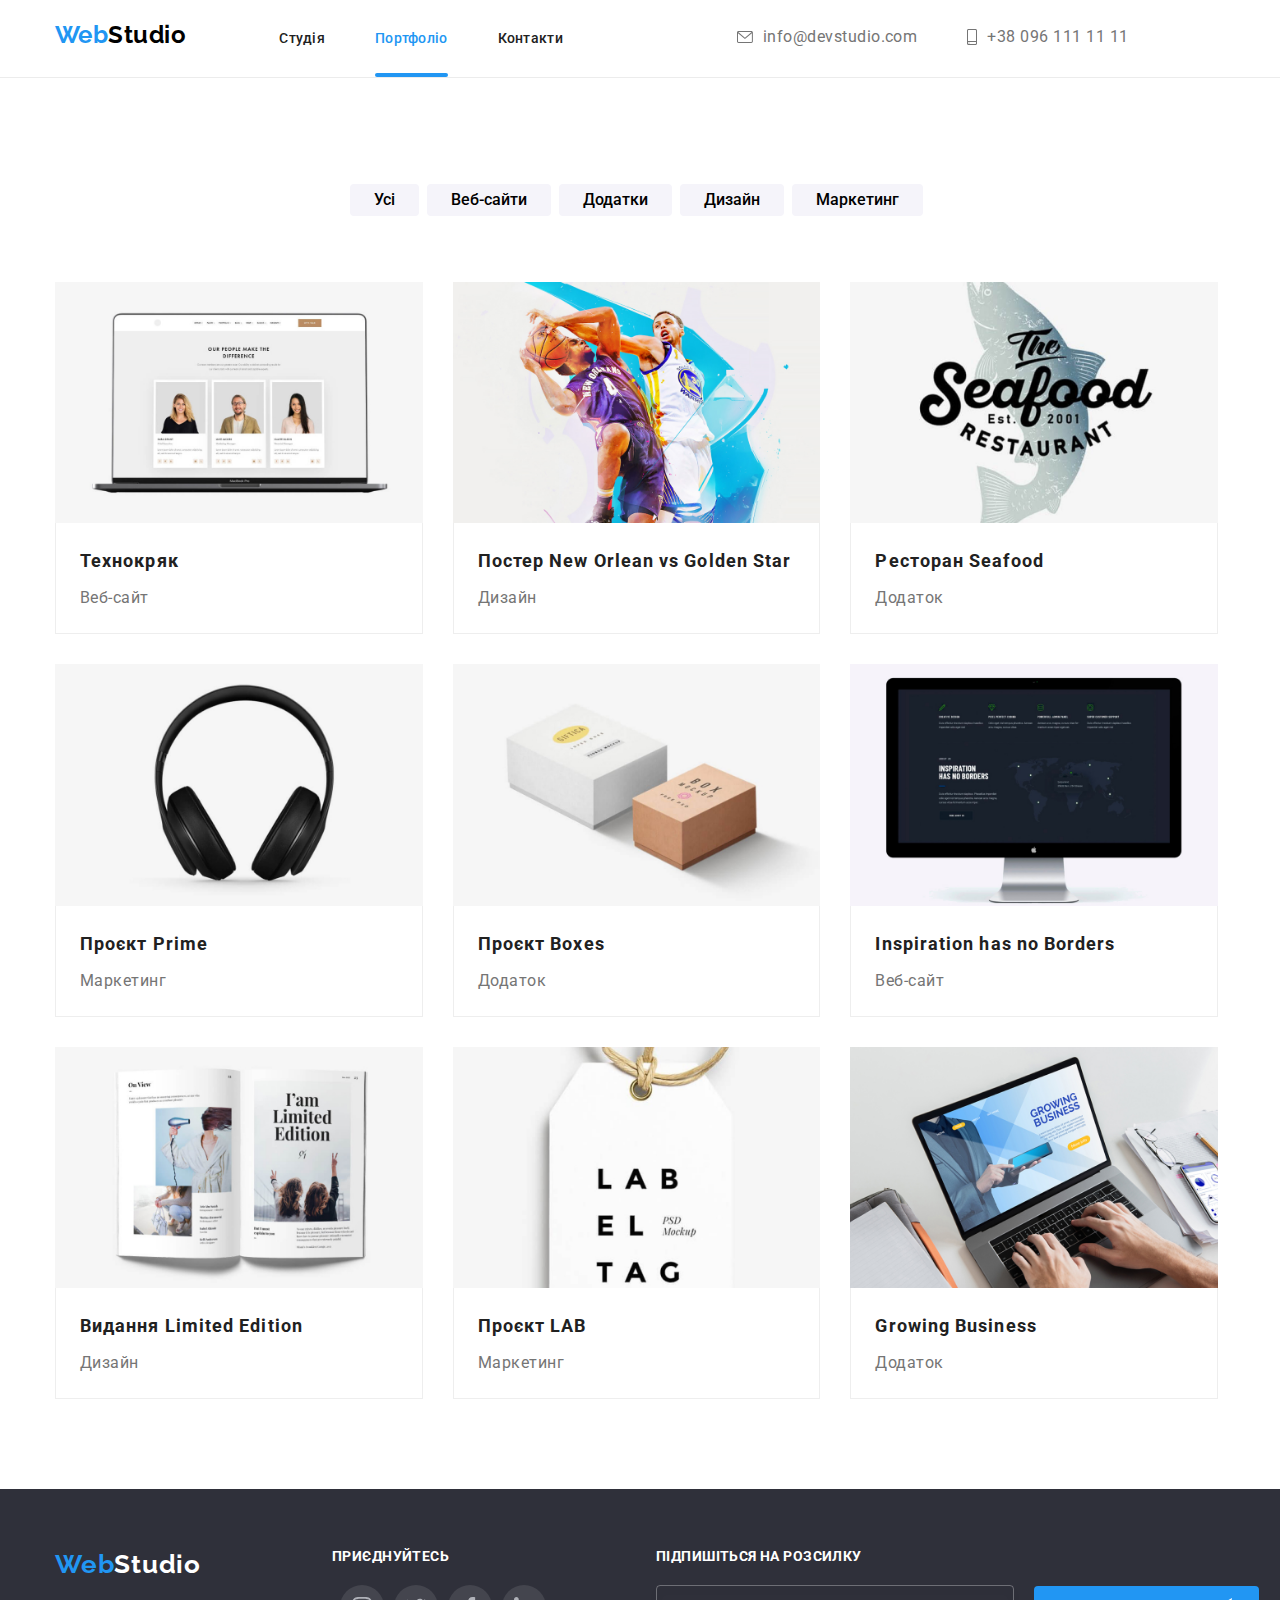
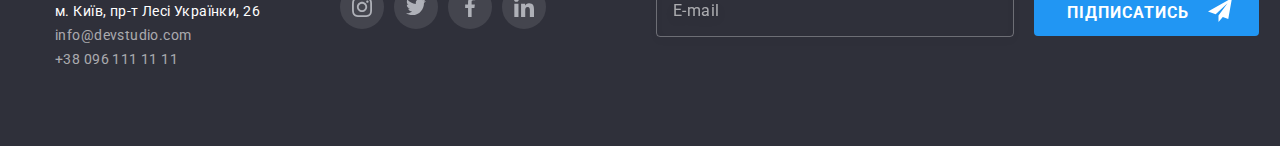
==== commit 3e32bb66: "1" ====
--- a/portfolio.html
+++ b/portfolio.html
@@ -25,9 +25,9 @@
                     <nav>
                         <div class="site-nav">
                             <ul class="site-nav--list">
-                                <li><a href="./index.html" class="site-nav--link site-nav--link__currentcolor">Студія</a>
+                                <li><a href="./index.html" class="site-nav--link">Студія</a>
                                 </li>
-                                <li><a href="./portfolio.html" class="site-nav--link">Портфоліо</a></li>
+                                <li><a href="./portfolio.html" class="site-nav--link site-nav--link__currentcolor">Портфоліо</a></li>
                                 <li><a href="" class="site-nav--link">Контакти</a></li>
                             </ul>
                         </div>
--- a/css/main.min.css
+++ b/css/main.min.css
@@ -1 +1 @@
-@import"https://fonts.googleapis.com/css2?family=Raleway:wght@700&family=Roboto:wght@400;500;700;900&display=swap";/*! modern-normalize v1.1.0 | MIT License | https://github.com/sindresorhus/modern-normalize */*,::before,::after{-webkit-box-sizing:border-box;box-sizing:border-box}html{line-height:1.15;-webkit-text-size-adjust:100%;-moz-tab-size:4;-o-tab-size:4;tab-size:4}body{margin:0;font-family:system-ui,-apple-system,"Segoe UI",Roboto,Helvetica,Arial,sans-serif,"Apple Color Emoji","Segoe UI Emoji"}hr{height:0;color:inherit}abbr[title]{-webkit-text-decoration:underline dotted;text-decoration:underline dotted}b,strong{font-weight:bolder}code,kbd,samp,pre{font-family:ui-monospace,SFMono-Regular,Consolas,"Liberation Mono",Menlo,monospace;font-size:1em}small{font-size:80%}sub,sup{font-size:75%;line-height:0;position:relative;vertical-align:baseline}sub{bottom:-0.25em}sup{top:-0.5em}table{text-indent:0;border-color:inherit}button,input,optgroup,select,textarea{font-family:inherit;font-size:100%;line-height:1.15;margin:0}button,select{text-transform:none}button,[type=button],[type=reset],[type=submit]{-webkit-appearance:button}::-moz-focus-inner{border-style:none;padding:0}:-moz-focusring{outline:1px dotted ButtonText}:-moz-ui-invalid{box-shadow:none}legend{padding:0}progress{vertical-align:baseline}::-webkit-inner-spin-button,::-webkit-outer-spin-button{height:auto}[type=search]{-webkit-appearance:textfield;outline-offset:-2px}::-webkit-search-decoration{-webkit-appearance:none}::-webkit-file-upload-button{-webkit-appearance:button;font:inherit}summary{display:list-item}.logo{color:#000;font-family:Raleway,sans-serif;font-weight:700;font-size:24px;line-height:1.7;margin:0;text-decoration:none}@media screen and (min-width: 768px){.logo{margin-right:93px}}.logo-web{color:#2196f3}.body{font-family:Roboto,sans-serif;letter-spacing:.03em;color:#212121;margin:0}.body.is-open{overflow:hidden}ul{list-style:none}.container{padding-left:15px;padding-right:15px;margin-left:auto;margin-right:auto}@media screen and (min-width: 480px){.container{width:480px}}@media screen and (min-width: 768px){.container{width:768px}}@media screen and (min-width: 1200px){.container{width:1200px}}.page-header{text-decoration:none;position:relative}.menu-button{display:inline-block;padding:0;margin-left:auto;background-color:#fff;border:none;width:40px;height:40px}@media screen and (min-width: 768px){.menu-button{display:none}}.menu-container{display:none;z-index:2;background-color:#fff}.menu-container.is-open{display:block;overflow-y:scroll}@media screen and (max-width: 767px){.menu-container{position:absolute;top:100%;left:0;width:100%;display:none;padding:48px 40px;-webkit-box-shadow:0px 4px 8px rgba(0,0,0,.04),0px 2px 4px rgba(0,0,0,.08),0px 1px 3px rgba(0,0,0,.16);box-shadow:0px 4px 8px rgba(0,0,0,.04),0px 2px 4px rgba(0,0,0,.08),0px 1px 3px rgba(0,0,0,.16)}}@media screen and (min-width: 768px){.menu-container{display:-webkit-box;display:-ms-flexbox;display:flex;-webkit-box-align:baseline;-ms-flex-align:baseline;align-items:baseline}}.menu-button--icon{fill:#757575;-webkit-transition:fill 250ms cubic-bezier(0.4, 0, 0.2, 1);transition:fill 250ms cubic-bezier(0.4, 0, 0.2, 1)}.menu-button--icon:hover,.menu-button--icon:focus{fill:#2196f3}.menu-button .icon-close{display:none}.menu-button.is-open .icon-menu{display:none}.menu-button.is-open .icon-close{display:block}.position{display:-webkit-box;display:-ms-flexbox;display:flex}@media screen and (min-width: 768px){.position{-webkit-box-align:baseline;-ms-flex-align:baseline;align-items:baseline}}.site-nav--link{font-size:40px;line-height:1.17;font-weight:500;letter-spacing:.02em;color:#212121;text-decoration:none;-webkit-transition:color 250ms cubic-bezier(0.4, 0, 0.2, 1);transition:color 250ms cubic-bezier(0.4, 0, 0.2, 1)}.site-nav--link:not(last-child){margin-right:50px}.site-nav--link:hover,.site-nav--link:focus{color:#2196f3}@media screen and (min-width: 768px){.site-nav--link{padding-top:32px;padding-bottom:32px;display:block;font-size:14px;line-height:.9}}.site-nav--link__currentcolor{color:#2196f3}@media screen and (min-width: 768px){.site-nav--link__currentcolor{position:relative}.site-nav--link__currentcolor::after{content:"";width:100%;height:4px;background-color:#2196f3;border-radius:2px;position:absolute;bottom:0;left:0}}@media screen and (min-width: 1200px){.site-nav{margin-right:124px}}@media screen and (max-width: 767px){.site-nav--list li{margin-bottom:32px}}.site-nav--list{padding:0;margin:0}@media screen and (max-width: 767px){.site-nav--list{margin:0 0 302px 0}}@media screen and (min-width: 768px){.site-nav--list{display:-webkit-box;display:-ms-flexbox;display:flex}}.page-header--border{border-bottom:1px solid #ececec}.page-header--contact{padding-left:0}@media screen and (min-width: 1200px){.page-header--contact{display:-webkit-box;display:-ms-flexbox;display:flex}}.page-header--list{width:100%}.page-header--list:first-child{margin-right:50px}.page-header--link{display:-webkit-box;display:-ms-flexbox;display:flex;-webkit-box-align:center;-ms-flex-align:center;align-items:center}.page-header--icon{margin-right:10px}@media screen and (max-width: 767px){.page-header--icon{display:none}}.page-header--link{color:#757575;fill:#757575;text-decoration:none;-webkit-transition:color 250ms cubic-bezier(0.4, 0, 0.2, 1);transition:color 250ms cubic-bezier(0.4, 0, 0.2, 1);-webkit-transition:fill 250ms cubic-bezier(0.4, 0, 0.2, 1);transition:fill 250ms cubic-bezier(0.4, 0, 0.2, 1);position:relative}.page-header--link:hover,.page-header--link:focus{color:#2196f3;fill:#2196f3}@media screen and (max-width: 767px){.page-header--link__mobil-accent{font-weight:500;font-size:34px;line-height:40px;letter-spacing:.02em;color:#2196f3}}@media screen and (max-width: 767px){.page-header--link__position{position:absolute;bottom:134px;left:40px}}.page-header--social{padding:0;display:-webkit-box;display:-ms-flexbox;display:flex;margin-top:124px}.page-header--social li:not(:last-child){border-right:1px solid rgba(33,33,33,.2)}@media screen and (min-width: 768px){.page-header--social{display:none}}.page-header--sicial-link{padding:0;font-style:normal;font-weight:500;font-size:18px;line-height:1.22;letter-spacing:.02em;color:#2196f3;text-decoration:none;padding:10px}.page-header--sicial-link:not(:last-child){border-left:1px solid rgba(33,33,33,.2);-webkit-transform:rotate(90deg);transform:rotate(90deg)}@media screen and (min-width: 768px){.page-header--sicial-link{display:none}}.hero--title{color:#fff;font-weight:900;letter-spacing:.06em;text-transform:uppercase;margin-top:0;padding-top:118px;font-size:26px;line-height:1.36}@media screen and (min-width: 1200px){.hero--title{font-size:44px;line-height:1.36;padding-top:200px}}.hero--owerlay{background-image:-webkit-gradient(linear, left top, right top, from(rgba(47, 48, 58, 0.4)), to(rgba(47, 48, 58, 0.4))),url(../images/Header-desktop.jpg);background-image:linear-gradient(to right, rgba(47, 48, 58, 0.4), rgba(47, 48, 58, 0.4)),url(../images/Header-desktop.jpg);background-repeat:no-repeat;background-position:center;background-size:cover;border:1px solid #000;-webkit-box-shadow:0px 4px 4px rgba(0,0,0,.25);box-shadow:0px 4px 4px rgba(0,0,0,.25);margin-left:auto;margin-right:auto}@media screen and (max-width: 479px){.hero--owerlay{max-width:480px}}@media screen and (min-width: 480px)and (max-width: 768px){.hero--owerlay{width:480px}}@media screen and (min-width: 768px)and (max-width: 1199px){.hero--owerlay{width:768px}}@media screen and (min-width: 1200px){.hero--owerlay{max-width:1600px}}@media screen and (min-device-pixel-ratio: 2),screen and (-webkit-min-device-pixel-ratio: 2),screen and (min-resolution: 192dpi),screen and (min-resolution: 2dppx){.hero--owerlay{background-image:-webkit-gradient(linear, left top, right top, from(rgba(47, 48, 58, 0.4)), to(rgba(47, 48, 58, 0.4))),url(../images/Header-desktop@2x.jpg);background-image:linear-gradient(to right, rgba(47, 48, 58, 0.4), rgba(47, 48, 58, 0.4)),url(../images/Header-desktop@2x.jpg)}}.hero{text-align:center}@media screen and (min-width: 1200px){.hero{background-color:#2f303a}}.hero--button{background:#2196f3;color:#fff;font-family:Roboto,sans-serif;font-weight:700;border-radius:4px;border-color:rgba(0,0,0,0);cursor:pointer;text-align:center;padding:10px 24px;margin-bottom:180px;font-size:16px;line-height:1.88;letter-spacing:.06em}@media screen and (min-width: 768px){.hero--button{margin-bottom:200px;padding:10px 32px}}.section{padding-top:60px;padding-bottom:60px}@media screen and (min-width: 1200px){.section{padding-top:90px;padding-bottom:90px}}.predominantly--list{margin:0;padding-left:0}@media screen and (min-width: 768px){.predominantly--list{margin:-15px;border:none}}@media screen and (min-width: 1200px){.predominantly--list{display:-webkit-box;display:-ms-flexbox;display:flex;-webkit-box-pack:center;-ms-flex-pack:center;justify-content:center}}.predominantly--item{display:inline-block}@media screen and (min-width: 768px){.predominantly--item{margin:15px;width:350px}}@media screen and (min-width: 1200px){.predominantly--item{margin:0;width:270px}}.predominantly--head{list-style:none;position:absolute;clip:rect(0 0 0 0);width:1px;height:1px;margin:-1px}@media screen and (min-width: 1200px){.predominantly--item:not(:last-child){margin-right:30px}}.predominantly--icon{margin-left:auto;margin-right:auto}.predominantly--box{text-align:center;padding-top:25px;padding-bottom:25px;background:#f5f4fa;border-radius:4px;margin-right:auto;margin-left:auto}@media screen and (min-width: 768px){.predominantly--box{width:354px;height:120px;display:inline-block}}@media screen and (min-width: 1200px){.predominantly--box{height:120px;width:270px;display:-webkit-box;display:-ms-flexbox;display:flex;-webkit-box-align:center;-ms-flex-align:center;align-items:center}}.predominantly--title{font-size:14px;line-height:1.15;text-transform:uppercase;margin-bottom:10px;margin-top:30px}.predominantly--text{color:#757575;font-size:14px;line-height:1.7;margin-top:0;margin-bottom:30px}.section--title{font-weight:700;font-size:28px;line-height:1.18;color:#212121;text-align:center;margin-bottom:50px}@media screen and (min-width: 1200px){.section--title{font-size:36px;line-height:1.17}}.galery{padding-top:0;display:none}@media screen and (min-width: 1200px){.galery{display:block}}.galery--list{padding-left:0;display:-webkit-box;display:-ms-flexbox;display:flex;-webkit-box-pack:justify;-ms-flex-pack:justify;justify-content:space-between}.galery--item{position:relative;display:-webkit-box;display:-ms-flexbox;display:flex}.galery--title{font-weight:700;font-size:14px;line-height:1.14;text-align:center;letter-spacing:.03em;text-transform:uppercase;color:#fff;margin:0;background:rgba(47,48,58,.8);position:absolute;bottom:0;left:0;width:100%;height:70px;display:-webkit-box;display:-ms-flexbox;display:flex;-webkit-box-align:center;-ms-flex-align:center;align-items:center;-webkit-box-pack:center;-ms-flex-pack:center;justify-content:center}.team{background-color:#f5f4fa}.team--list{margin-bottom:30px;padding-left:0;margin:0}@media screen and (min-width: 768px){.team--list{margin:-15px}}@media screen and (min-width: 1200px){.team--list{display:-webkit-box;display:-ms-flexbox;display:flex;margin-right:0;-webkit-box-pack:justify;-ms-flex-pack:justify;justify-content:space-between}}.team--img{margin-left:auto;margin-right:auto;width:100%}@media screen and (min-width: 1200px){.team--item:not(:last-child){margin-right:30px}}.team--item{background:#fff;-webkit-box-shadow:0px 1px 3px rgba(0,0,0,.12),0px 1px 1px rgba(0,0,0,.14),0px 2px 1px rgba(0,0,0,.2);box-shadow:0px 1px 3px rgba(0,0,0,.12),0px 1px 1px rgba(0,0,0,.14),0px 2px 1px rgba(0,0,0,.2);border-radius:0px 0px 4px 4px;margin-bottom:30px;padding:0;width:100%;margin-right:auto;margin-left:auto;max-width:450px}@media screen and (min-width: 768px){.team--item{width:350px;display:inline-block;padding:0;margin:15px}}.team--title{font-weight:500;font-size:16px;line-height:1.2;margin-bottom:10px;text-align:center}@media screen and (min-width: 768px){.team--title{font-size:18px}}.team--text{color:#757575;font-size:16px;line-height:1.2;margin-top:0;margin-bottom:30px;text-align:center}.social-networks{display:-webkit-box;display:-ms-flexbox;display:flex;padding:0;-webkit-box-pack:center;-ms-flex-pack:center;justify-content:center}.social-networks--link{display:-webkit-box;display:-ms-flexbox;display:flex;width:44px;height:44px;-webkit-box-align:center;-ms-flex-align:center;align-items:center;-webkit-box-pack:center;-ms-flex-pack:center;justify-content:center;margin-bottom:30px;fill:#afb1b8;margin-right:10px;background-color:rgba(255,255,255,.1);border-radius:50%;-webkit-transition:fill 250ms cubic-bezier(0.4, 0, 0.2, 1);transition:fill 250ms cubic-bezier(0.4, 0, 0.2, 1);-webkit-transition:background-color 250ms cubic-bezier(0.4, 0, 0.2, 1);transition:background-color 250ms cubic-bezier(0.4, 0, 0.2, 1)}.social-networks--link:not(:last-child){margin-right:10px}.social-networks--link:hover,.social-networks--link:focus{fill:#fff;background-color:#2196f3}.client--list{padding:0;display:block;margin:-16px}@media screen and (min-width: 1200px){.client--list{display:-webkit-box;display:-ms-flexbox;display:flex;-webkit-box-pack:center;-ms-flex-pack:center;justify-content:center}}.client--item{display:inline-block;margin:15px;width:calc((100% - 65px)/2)}@media screen and (min-width: 1200px){.client--item{margin:0}}@media screen and (min-width: 480px){.client--item{width:200px}}@media screen and (min-width: 768px){.client--item{width:222px}}@media screen and (min-width: 1200px){.client--item{width:170px}}@media screen and (min-width: 1200px){.client--item:not(:last-child){margin-right:30px}}.client--icon{display:-webkit-box;display:-ms-flexbox;display:flex;border:1px solid;border-color:#afb1b8;border-radius:4px;-webkit-box-align:center;-ms-flex-align:center;align-items:center;-webkit-box-pack:center;-ms-flex-pack:center;justify-content:center;fill:#afb1b8;background:rgba(255,255,255,.1);-webkit-transition:border-color 250ms cubic-bezier(0.4, 0, 0.2, 1);transition:border-color 250ms cubic-bezier(0.4, 0, 0.2, 1);-webkit-transition:fill 250ms cubic-bezier(0.4, 0, 0.2, 1);transition:fill 250ms cubic-bezier(0.4, 0, 0.2, 1);height:92px}.client--icon:hover,.client--icon:focus{fill:#2196f3;border-color:#2196f3}.footer{background-color:#2f303a;padding-top:60px;padding-bottom:60px}.footer-logo{font-family:"Raleway";font-style:normal;font-weight:700;font-size:24px;line-height:1.17;text-align:center;letter-spacing:.03em;text-decoration:none;color:#fff;margin-bottom:20px}@media screen and (min-width: 1200px){.footer-logo{font-size:26px}}.footer--contact{margin-top:20px;padding:0;text-decoration:none;font-style:normal;font-size:14px;line-height:1.71;letter-spacing:.03em}.footer--address{text-align:center;margin-top:20px;text-decoration:none;color:#fff}.footer--link{text-decoration:none;text-align:center;color:rgba(255,255,255,.6);-webkit-transition:color 250ms cubic-bezier(0.4, 0, 0.2, 1);transition:color 250ms cubic-bezier(0.4, 0, 0.2, 1)}.footer--link:hover,.footer--link:focus{color:#2196f3}@media screen and (min-width: 1200px){.box{display:-webkit-box;display:-ms-flexbox;display:flex}}.box--address{text-align:center;display:inline-block;width:100%;margin-bottom:60px}@media screen and (min-width: 768px){.box--address{width:49%}}@media screen and (min-width: 1200px){.box--address{width:207px;text-align:start;margin-right:70px;margin-bottom:0}}.footer--title{font-weight:700;font-size:14px;line-height:1.14;text-align:center;letter-spacing:.03em;text-transform:uppercase;color:#fff;display:block;margin-bottom:20px}@media screen and (min-width: 1200px){.footer--title{text-align:left;display:block}}.box--social{text-align:center;display:inline-block;width:100%;vertical-align:top}@media screen and (min-width: 768px){.box--social{width:49%}}@media screen and (min-width: 1200px){.box--social{width:231px;margin-right:93px;margin-bottom:0}}.subscription{text-align:center;display:block;max-width:450px;margin-left:auto;margin-right:auto}@media screen and (min-width: 1200px){.subscription{display:-webkit-box;display:-ms-flexbox;display:flex;width:570px;margin:0}}.subscription--label{font-weight:700;font-size:14px;line-height:1.14;letter-spacing:.03em;text-transform:uppercase;color:#fff;display:block;margin-bottom:20px;text-align:left}.subscription--email{border:1px solid;border-color:rgba(255,255,255,.3);-webkit-filter:drop-shadow(0px 4px 4px rgba(0, 0, 0, 0.15));filter:drop-shadow(0px 4px 4px rgba(0, 0, 0, 0.15));border-radius:4px;background-color:rgba(0,0,0,0);letter-spacing:.03em;padding:15px 16px;color:#fff;font-size:16px;line-height:1.25;display:inline-block;width:100%;margin:0}.subscription--email::-webkit-input-placeholder{color:rgba(255,255,255,.6)}.subscription--email::-moz-placeholder{color:rgba(255,255,255,.6)}.subscription--email:-ms-input-placeholder{color:rgba(255,255,255,.6)}.subscription--email::-ms-input-placeholder{color:rgba(255,255,255,.6)}.subscription--email::placeholder{color:rgba(255,255,255,.6)}.subscription--email:focus{border-color:rgba(255,255,255,.3)}@media screen and (min-width: 1200px){.subscription--email{width:358px}}.subscription--button{padding:10px 28px 10px 31px;background-color:#2196f3;font-weight:700;font-size:16px;line-height:1.87;text-align:center;letter-spacing:.06em;color:#fff;border-radius:4px;border-color:rgba(0,0,0,0);text-transform:uppercase;display:-webkit-box;display:-ms-flexbox;display:flex;max-height:50px;margin-left:auto;margin-right:auto;margin-top:20px}@media screen and (min-width: 1200px){.subscription--button{margin-top:0;margin-left:20px;padding:10px 68px 10px 31px;position:relative}}@media screen and (min-width: 1200px){.subscription--position{display:-webkit-box;display:-ms-flexbox;display:flex;-webkit-box-align:center;-ms-flex-align:center;align-items:center}}.subscription--icon{margin-left:12px}@media screen and (min-width: 1200px){.subscription--icon{position:absolute;top:10px;right:25px}}.backdrop{background-color:rgba(0,0,0,.2);width:100%;height:100%;opacity:1;-webkit-transition:opacity 250ms cubic-bezier(0.4, 0, 0.2, 1);transition:opacity 250ms cubic-bezier(0.4, 0, 0.2, 1);padding:93px 15px;overflow-y:scroll;position:fixed;left:0;top:0}.is-hidden{opacity:0;pointer-events:none;visibility:hidden}body.modal-open{overflow:hidden}.modal{max-width:480px;margin-left:auto;margin-right:auto;max-width:480px;padding:8px;background:#fff;-webkit-box-shadow:0px 1px 3px rgba(0,0,0,.12),0px 1px 1px rgba(0,0,0,.14),0px 2px 1px rgba(0,0,0,.2);box-shadow:0px 1px 3px rgba(0,0,0,.12),0px 1px 1px rgba(0,0,0,.14),0px 2px 1px rgba(0,0,0,.2);border-radius:4px}@media screen and (min-width: 480px){.modal{width:450px}}@media screen and (min-width: 1200px){.modal{width:528px;height:581px;position:absolute;top:50%;left:50%;-webkit-transition:-webkit-transform 250ms cubic-bezier(0.4, 0, 0.2, 1);transition:-webkit-transform 250ms cubic-bezier(0.4, 0, 0.2, 1);transition:transform 250ms cubic-bezier(0.4, 0, 0.2, 1);transition:transform 250ms cubic-bezier(0.4, 0, 0.2, 1), -webkit-transform 250ms cubic-bezier(0.4, 0, 0.2, 1);-webkit-transform:translate(-50%, -50%) scale(1);transform:translate(-50%, -50%) scale(1)}}.button-exit{background-color:#fff;border:1px solid rgba(0,0,0,.1);width:30px;height:30px;border-radius:50%;display:block;margin-left:auto;cursor:pointer;text-align:center;padding:0;fill:#000}.button-exit:hover{-webkit-transition:fill 250ms cubic-bezier(0.4, 0, 0.2, 1);transition:fill 250ms cubic-bezier(0.4, 0, 0.2, 1);fill:#2196f3}@media screen and (min-width: 1200px){.button-exit{position:absolute;top:8px;right:8px}}.modal--head{font-weight:700;font-size:20px;line-height:1.15;text-align:center;letter-spacing:.03em;color:#212121;margin:40px 40px 12px 40px}.modal-form{display:-webkit-box;display:-ms-flexbox;display:flex;-webkit-box-orient:vertical;-webkit-box-direction:normal;-ms-flex-direction:column;flex-direction:column;padding:0 40px 40px 40px;fill:#000}.modal-form--label{font-size:12px;line-height:1.16;letter-spacing:.01em;color:#757575;margin-bottom:4px;position:relative;display:-webkit-box;display:-ms-flexbox;display:flex;-webkit-box-orient:vertical;-webkit-box-direction:normal;-ms-flex-direction:column;flex-direction:column;-webkit-transition:fill 250ms cubic-bezier(0.4, 0, 0.2, 1);transition:fill 250ms cubic-bezier(0.4, 0, 0.2, 1)}.modal-form--label:focus-within{fill:#2196f3}.modal-form--input{font-size:16px;line-height:1.87;border:1px solid;border-color:rgba(33,33,33,.2);border-radius:4px;height:40px;margin-bottom:10px;padding-left:49.8px;display:block;-webkit-transition:border-color 250ms cubic-bezier(0.4, 0, 0.2, 1);transition:border-color 250ms cubic-bezier(0.4, 0, 0.2, 1);outline:none}.modal-form--input:focus{border-color:#2196f3}.modal-form--icon{position:absolute;top:25px;left:20px}.modal-form--textarea{resize:none;width:100%;border:1px solid;border-color:rgba(33,33,33,.2);border-radius:4px;margin-bottom:20px;color:rgba(117,117,117,.5);font-family:"Roboto";font-style:normal;font-weight:400;padding:12px 16px;outline:none;-webkit-transition:border-color 250ms cubic-bezier(0.4, 0, 0.2, 1);transition:border-color 250ms cubic-bezier(0.4, 0, 0.2, 1)}.modal-form--textarea:focus{border-color:#2196f3}.modal--submit{letter-spacing:.06em;color:#fff;font-weight:700;font-size:16px;line-height:1.87;padding:10px 52px;background-color:#2196f3;border-color:rgba(0,0,0,0);margin:30px auto 40px auto;border-radius:4px;-webkit-box-shadow:none;box-shadow:none;cursor:pointer;-webkit-transition:-webkit-box-shadow 250ms cubic-bezier(0.4, 0, 0.2, 1);transition:-webkit-box-shadow 250ms cubic-bezier(0.4, 0, 0.2, 1);transition:box-shadow 250ms cubic-bezier(0.4, 0, 0.2, 1);transition:box-shadow 250ms cubic-bezier(0.4, 0, 0.2, 1), -webkit-box-shadow 250ms cubic-bezier(0.4, 0, 0.2, 1)}.modal--submit:hover{-webkit-box-shadow:0px 4px 4px rgba(0,0,0,.15);box-shadow:0px 4px 4px rgba(0,0,0,.15)}.checkbox--label{letter-spacing:.03em;font-size:12px;line-height:14px;color:#757575;display:-webkit-box;display:-ms-flexbox;display:flex;-webkit-box-align:center;-ms-flex-align:center;align-items:center;margin-left:24px;position:relative}.checkbox{-webkit-appearance:none;-moz-appearance:none;appearance:none;position:absolute}.checkbox--link{color:#2196f3;margin-left:8px}.checkbox--icon{width:16px;height:15px;display:block;border-radius:4px;border:2px solid #212121;margin-right:8px;position:absolute;-webkit-transition:opacity 250ms cubic-bezier(0.4, 0, 0.2, 1);transition:opacity 250ms cubic-bezier(0.4, 0, 0.2, 1);left:-24px;-webkit-transition:background-color 250ms cubic-bezier(0.4, 0, 0.2, 1);transition:background-color 250ms cubic-bezier(0.4, 0, 0.2, 1)}.checkbox--icon svg{opacity:0;-webkit-transition:opacity 250ms cubic-bezier(0.4, 0, 0.2, 1);transition:opacity 250ms cubic-bezier(0.4, 0, 0.2, 1)}.checkbox:checked~.checkbox--icon svg{opacity:1}.checkbox:checked~.checkbox--icon{border-color:#2196f3;background-color:#2196f3}.portfolio--header{list-style:none;position:absolute;clip:rect(0 0 0 0);width:1px;height:1px;margin:-1px}.filter{padding:0}@media screen and (min-width: 768px){.filter{display:-webkit-box;display:-ms-flexbox;display:flex;-webkit-box-pack:center;-ms-flex-pack:center;justify-content:center}}.filter--items{margin-right:8px;margin-bottom:15px;display:inline-block}@media screen and (min-width: 768px){.filter--items{margin-bottom:50px}}.filter--button{font-weight:500;font-size:16px;line-height:1.62;padding-left:22px;padding-right:22px;background-color:#f5f4fa;border-radius:4px;border-color:rgba(0,0,0,0);font-family:Roboto,sans-serif;cursor:pointer;-webkit-box-shadow:none;box-shadow:none;-webkit-transition:background-color 250ms cubic-bezier(0.4, 0, 0.2, 1);transition:background-color 250ms cubic-bezier(0.4, 0, 0.2, 1);-webkit-transition:color 250ms cubic-bezier(0.4, 0, 0.2, 1);transition:color 250ms cubic-bezier(0.4, 0, 0.2, 1);-webkit-transition:-webkit-box-shadow 250ms cubic-bezier(0.4, 0, 0.2, 1);transition:-webkit-box-shadow 250ms cubic-bezier(0.4, 0, 0.2, 1);transition:box-shadow 250ms cubic-bezier(0.4, 0, 0.2, 1);transition:box-shadow 250ms cubic-bezier(0.4, 0, 0.2, 1), -webkit-box-shadow 250ms cubic-bezier(0.4, 0, 0.2, 1)}.filter--button:hover,.filter--button:focus{background-color:#2196f3;color:#fff;-webkit-box-shadow:0px 3px 1px rgba(0,0,0,.1),0px 1px 2px rgba(0,0,0,.08),0px 2px 2px rgba(0,0,0,.12);box-shadow:0px 3px 1px rgba(0,0,0,.1),0px 1px 2px rgba(0,0,0,.08),0px 2px 2px rgba(0,0,0,.12)}.portfolio--list{display:-webkit-box;display:-ms-flexbox;display:flex;-ms-flex-wrap:wrap;flex-wrap:wrap;padding:0;margin:-15px}.portfolio--items{margin-bottom:30px}@media screen and (max-width: 767px){.portfolio--items{width:100%}}@media screen and (min-width: 768px){.portfolio--items{margin:15px;width:calc((100% - 60px)/2)}}@media screen and (min-width: 1200px){.portfolio--items{margin:15px;width:calc((100% - 60px)/3.1)}}.portfolio--items:hover{-webkit-box-shadow:0px 1px 1px rgba(0,0,0,.12),0px 4px 4px rgba(0,0,0,.06),1px 4px 6px rgba(0,0,0,.16);box-shadow:0px 1px 1px rgba(0,0,0,.12),0px 4px 4px rgba(0,0,0,.06),1px 4px 6px rgba(0,0,0,.16)}.portfolio--card{text-decoration:none}.portfolio--card__hover{position:relative;overflow:hidden}.portfolio--img{display:block;-webkit-box-shadow:none;box-shadow:none;-webkit-transition:-webkit-box-shadow 250ms cubic-bezier(0.4, 0, 0.2, 1);transition:-webkit-box-shadow 250ms cubic-bezier(0.4, 0, 0.2, 1);transition:box-shadow 250ms cubic-bezier(0.4, 0, 0.2, 1);transition:box-shadow 250ms cubic-bezier(0.4, 0, 0.2, 1), -webkit-box-shadow 250ms cubic-bezier(0.4, 0, 0.2, 1)}@media screen and (max-width: 767px){.portfolio--img{width:100%}}.portfolio--description{width:370px;margin:0;padding:63px 24px;font-size:18px;line-height:1.55;letter-spacing:.03em;color:#fff;background:rgba(33,150,243,.9);position:absolute;-webkit-transition:-webkit-transform 250ms cubic-bezier(0.4, 0, 0.2, 1);transition:-webkit-transform 250ms cubic-bezier(0.4, 0, 0.2, 1);transition:transform 250ms cubic-bezier(0.4, 0, 0.2, 1);transition:transform 250ms cubic-bezier(0.4, 0, 0.2, 1), -webkit-transform 250ms cubic-bezier(0.4, 0, 0.2, 1)}@media screen and (max-width: 767px){.portfolio--description{width:100%}}.portfolio--card:hover .portfolio--description{-webkit-transform:translateY(-100%);transform:translateY(-100%)}.portfolio--signature{border-right:1px solid #eee;border-left:1px solid #eee;border-bottom:1px solid #eee;color:#757575}.portfolio--title{font-weight:700;font-size:18px;line-height:2;letter-spacing:.06em;margin:0px 0 4px 24px;padding-top:20px;color:#212121}.portfolio--text{font-size:16px;line-height:1.87;margin-bottom:20px;margin-top:0;margin-left:24px}/*# sourceMappingURL=main.min.css.map */+@import"https://fonts.googleapis.com/css2?family=Raleway:wght@700&family=Roboto:wght@400;500;700;900&display=swap";/*! modern-normalize v1.1.0 | MIT License | https://github.com/sindresorhus/modern-normalize */*,::before,::after{-webkit-box-sizing:border-box;box-sizing:border-box}html{line-height:1.15;-webkit-text-size-adjust:100%;-moz-tab-size:4;-o-tab-size:4;tab-size:4}body{margin:0;font-family:system-ui,-apple-system,"Segoe UI",Roboto,Helvetica,Arial,sans-serif,"Apple Color Emoji","Segoe UI Emoji"}hr{height:0;color:inherit}abbr[title]{-webkit-text-decoration:underline dotted;text-decoration:underline dotted}b,strong{font-weight:bolder}code,kbd,samp,pre{font-family:ui-monospace,SFMono-Regular,Consolas,"Liberation Mono",Menlo,monospace;font-size:1em}small{font-size:80%}sub,sup{font-size:75%;line-height:0;position:relative;vertical-align:baseline}sub{bottom:-0.25em}sup{top:-0.5em}table{text-indent:0;border-color:inherit}button,input,optgroup,select,textarea{font-family:inherit;font-size:100%;line-height:1.15;margin:0}button,select{text-transform:none}button,[type=button],[type=reset],[type=submit]{-webkit-appearance:button}::-moz-focus-inner{border-style:none;padding:0}:-moz-focusring{outline:1px dotted ButtonText}:-moz-ui-invalid{box-shadow:none}legend{padding:0}progress{vertical-align:baseline}::-webkit-inner-spin-button,::-webkit-outer-spin-button{height:auto}[type=search]{-webkit-appearance:textfield;outline-offset:-2px}::-webkit-search-decoration{-webkit-appearance:none}::-webkit-file-upload-button{-webkit-appearance:button;font:inherit}summary{display:list-item}.logo{color:#000;font-family:Raleway,sans-serif;font-weight:700;font-size:24px;line-height:1.7;margin:0;text-decoration:none}@media screen and (min-width: 768px){.logo{margin-right:93px}}.logo-web{color:#2196f3}.body{font-family:Roboto,sans-serif;letter-spacing:.03em;color:#212121;margin:0}.body.is-open{overflow:hidden}ul{list-style:none}.container{padding-left:15px;padding-right:15px;margin-left:auto;margin-right:auto}@media screen and (min-width: 480px){.container{width:480px}}@media screen and (min-width: 768px){.container{width:768px}}@media screen and (min-width: 1200px){.container{width:1200px}}.page-header{text-decoration:none;position:relative}.menu-button{display:inline-block;padding:0;margin-left:auto;background-color:#fff;border:none;width:40px;height:40px}@media screen and (min-width: 768px){.menu-button{display:none}}.menu-container{display:none;z-index:1;background-color:#fff}.menu-container.is-open{display:block;overflow-y:scroll}@media screen and (max-width: 767px){.menu-container{position:absolute;top:0;left:0;width:100%;display:none;padding:48px 40px;-webkit-box-shadow:0px 4px 8px rgba(0,0,0,.04),0px 2px 4px rgba(0,0,0,.08),0px 1px 3px rgba(0,0,0,.16);box-shadow:0px 4px 8px rgba(0,0,0,.04),0px 2px 4px rgba(0,0,0,.08),0px 1px 3px rgba(0,0,0,.16)}}@media screen and (min-width: 768px){.menu-container{display:-webkit-box;display:-ms-flexbox;display:flex;-webkit-box-align:baseline;-ms-flex-align:baseline;align-items:baseline}}.menu-button--icon{position:absolute;top:10px;right:15px;z-index:3;fill:#757575;-webkit-transition:fill 250ms cubic-bezier(0.4, 0, 0.2, 1);transition:fill 250ms cubic-bezier(0.4, 0, 0.2, 1)}.menu-button--icon:hover,.menu-button--icon:focus{fill:#2196f3}.menu-button .icon-close{display:none}.menu-button.is-open .icon-menu{display:none}.menu-button.is-open .icon-close{display:block;z-index:2}.position{display:-webkit-box;display:-ms-flexbox;display:flex}@media screen and (min-width: 768px){.position{-webkit-box-align:baseline;-ms-flex-align:baseline;align-items:baseline}}.site-nav--link{font-size:40px;line-height:1.17;font-weight:500;letter-spacing:.02em;color:#212121;position:relative;text-decoration:none;-webkit-transition:color 250ms cubic-bezier(0.4, 0, 0.2, 1);transition:color 250ms cubic-bezier(0.4, 0, 0.2, 1)}.site-nav--link:not(last-child){margin-right:50px}.site-nav--link:hover,.site-nav--link:focus{color:#2196f3}@media screen and (min-width: 768px){.site-nav--link{padding-top:32px;padding-bottom:32px;display:block;font-size:14px;line-height:.9}}.site-nav--link__currentcolor{color:#2196f3}@media screen and (min-width: 768px){.site-nav--link__currentcolor::after{content:"";width:100%;height:4px;background-color:#2196f3;border-radius:2px;position:absolute;bottom:0;left:0}}@media screen and (min-width: 1200px){.site-nav{margin-right:124px}}@media screen and (max-width: 767px){.site-nav--list li{margin-bottom:32px}}.site-nav--list{padding:0;margin:0}@media screen and (max-width: 767px){.site-nav--list{margin:0 0 302px 0}}@media screen and (min-width: 768px){.site-nav--list{display:-webkit-box;display:-ms-flexbox;display:flex}}.page-header--border{border-bottom:1px solid #ececec}.page-header--contact{padding-left:0}@media screen and (min-width: 1200px){.page-header--contact{display:-webkit-box;display:-ms-flexbox;display:flex}}.page-header--list{width:100%}.page-header--list:first-child{margin-right:50px}.page-header--link{display:-webkit-box;display:-ms-flexbox;display:flex;-webkit-box-align:center;-ms-flex-align:center;align-items:center}.page-header--icon{margin-right:10px}@media screen and (max-width: 767px){.page-header--icon{display:none}}.page-header--link{color:#757575;fill:#757575;text-decoration:none;-webkit-transition:color 250ms cubic-bezier(0.4, 0, 0.2, 1);transition:color 250ms cubic-bezier(0.4, 0, 0.2, 1);-webkit-transition:fill 250ms cubic-bezier(0.4, 0, 0.2, 1);transition:fill 250ms cubic-bezier(0.4, 0, 0.2, 1);position:relative}.page-header--link:hover,.page-header--link:focus{color:#2196f3;fill:#2196f3}@media screen and (max-width: 767px){.page-header--link__mobil-accent{font-weight:500;font-size:34px;line-height:40px;letter-spacing:.02em;color:#2196f3}}@media screen and (max-width: 767px){.page-header--link__position{position:absolute;bottom:134px;left:40px}}.page-header--social{padding:0;display:-webkit-box;display:-ms-flexbox;display:flex;margin-top:124px}.page-header--social li:not(:last-child){border-right:1px solid rgba(33,33,33,.2)}@media screen and (min-width: 768px){.page-header--social{display:none}}.page-header--sicial-link{padding:0;font-style:normal;font-weight:500;font-size:18px;line-height:1.22;letter-spacing:.02em;color:#2196f3;text-decoration:none;padding:10px}.page-header--sicial-link:not(:last-child){border-left:1px solid rgba(33,33,33,.2);-webkit-transform:rotate(90deg);transform:rotate(90deg)}@media screen and (min-width: 768px){.page-header--sicial-link{display:none}}.hero--title{color:#fff;font-weight:900;letter-spacing:.06em;text-transform:uppercase;margin-top:0;padding-top:118px;font-size:26px;line-height:1.36}@media screen and (min-width: 1200px){.hero--title{font-size:44px;line-height:1.36;padding-top:200px}}.hero--owerlay{background-image:-webkit-gradient(linear, left top, right top, from(rgba(47, 48, 58, 0.4)), to(rgba(47, 48, 58, 0.4))),url(../images/Header-desktop.jpg);background-image:linear-gradient(to right, rgba(47, 48, 58, 0.4), rgba(47, 48, 58, 0.4)),url(../images/Header-desktop.jpg);background-repeat:no-repeat;background-position:center;background-size:cover;border:1px solid #000;-webkit-box-shadow:0px 4px 4px rgba(0,0,0,.25);box-shadow:0px 4px 4px rgba(0,0,0,.25);margin-left:auto;margin-right:auto}@media screen and (max-width: 479px){.hero--owerlay{max-width:480px}}@media screen and (min-width: 480px)and (max-width: 768px){.hero--owerlay{width:480px}}@media screen and (min-width: 768px)and (max-width: 1199px){.hero--owerlay{width:768px}}@media screen and (min-width: 1200px){.hero--owerlay{max-width:1600px}}@media screen and (min-device-pixel-ratio: 2),screen and (-webkit-min-device-pixel-ratio: 2),screen and (min-resolution: 192dpi),screen and (min-resolution: 2dppx){.hero--owerlay{background-image:-webkit-gradient(linear, left top, right top, from(rgba(47, 48, 58, 0.4)), to(rgba(47, 48, 58, 0.4))),url(../images/Header-desktop@2x.jpg);background-image:linear-gradient(to right, rgba(47, 48, 58, 0.4), rgba(47, 48, 58, 0.4)),url(../images/Header-desktop@2x.jpg)}}.hero{text-align:center}@media screen and (min-width: 1200px){.hero{background-color:#2f303a}}.hero--button{background:#2196f3;color:#fff;font-family:Roboto,sans-serif;font-weight:700;border-radius:4px;border-color:rgba(0,0,0,0);cursor:pointer;text-align:center;padding:10px 24px;margin-bottom:180px;font-size:16px;line-height:1.88;letter-spacing:.06em}@media screen and (min-width: 768px){.hero--button{margin-bottom:200px;padding:10px 32px}}.section{padding-top:60px;padding-bottom:60px}@media screen and (min-width: 1200px){.section{padding-top:90px;padding-bottom:90px}}.predominantly--list{margin:0;padding-left:0}@media screen and (min-width: 768px){.predominantly--list{margin:-15px;border:none}}@media screen and (min-width: 1200px){.predominantly--list{display:-webkit-box;display:-ms-flexbox;display:flex;-webkit-box-pack:center;-ms-flex-pack:center;justify-content:center}}.predominantly--item{display:inline-block}@media screen and (min-width: 768px){.predominantly--item{margin:15px;width:350px}}@media screen and (min-width: 1200px){.predominantly--item{margin:0;width:270px}}.predominantly--head{list-style:none;position:absolute;clip:rect(0 0 0 0);width:1px;height:1px;margin:-1px}@media screen and (min-width: 1200px){.predominantly--item:not(:last-child){margin-right:30px}}.predominantly--icon{margin-left:auto;margin-right:auto}.predominantly--box{text-align:center;padding-top:25px;padding-bottom:25px;background:#f5f4fa;border-radius:4px;margin-right:auto;margin-left:auto}@media screen and (min-width: 768px){.predominantly--box{width:354px;height:120px;display:inline-block}}@media screen and (min-width: 1200px){.predominantly--box{height:120px;width:270px;display:-webkit-box;display:-ms-flexbox;display:flex;-webkit-box-align:center;-ms-flex-align:center;align-items:center}}.predominantly--title{font-size:14px;line-height:1.15;text-transform:uppercase;margin-bottom:10px;margin-top:30px}.predominantly--text{color:#757575;font-size:14px;line-height:1.7;margin-top:0;margin-bottom:30px}.section--title{font-weight:700;font-size:28px;line-height:1.18;color:#212121;text-align:center;margin-bottom:50px}@media screen and (min-width: 1200px){.section--title{font-size:36px;line-height:1.17}}.galery{padding-top:0;display:none}@media screen and (min-width: 1200px){.galery{display:block}}.galery--list{padding-left:0;display:-webkit-box;display:-ms-flexbox;display:flex;-webkit-box-pack:justify;-ms-flex-pack:justify;justify-content:space-between}.galery--item{position:relative;display:-webkit-box;display:-ms-flexbox;display:flex}.galery--title{font-weight:700;font-size:14px;line-height:1.14;text-align:center;letter-spacing:.03em;text-transform:uppercase;color:#fff;margin:0;background:rgba(47,48,58,.8);position:absolute;bottom:0;left:0;width:100%;height:70px;display:-webkit-box;display:-ms-flexbox;display:flex;-webkit-box-align:center;-ms-flex-align:center;align-items:center;-webkit-box-pack:center;-ms-flex-pack:center;justify-content:center}.team{background-color:#f5f4fa}.team--list{margin-bottom:30px;padding-left:0;margin:0}@media screen and (min-width: 768px){.team--list{margin:-15px}}@media screen and (min-width: 1200px){.team--list{display:-webkit-box;display:-ms-flexbox;display:flex;margin-right:0;-webkit-box-pack:justify;-ms-flex-pack:justify;justify-content:space-between}}.team--img{margin-left:auto;margin-right:auto;width:100%}@media screen and (min-width: 1200px){.team--item:not(:last-child){margin-right:30px}}.team--item{background:#fff;-webkit-box-shadow:0px 1px 3px rgba(0,0,0,.12),0px 1px 1px rgba(0,0,0,.14),0px 2px 1px rgba(0,0,0,.2);box-shadow:0px 1px 3px rgba(0,0,0,.12),0px 1px 1px rgba(0,0,0,.14),0px 2px 1px rgba(0,0,0,.2);border-radius:0px 0px 4px 4px;margin-bottom:30px;padding:0;width:100%;margin-right:auto;margin-left:auto;max-width:450px}@media screen and (min-width: 768px){.team--item{width:350px;display:inline-block;padding:0;margin:15px}}.team--title{font-weight:500;font-size:16px;line-height:1.2;margin-bottom:10px;text-align:center}@media screen and (min-width: 768px){.team--title{font-size:18px}}.team--text{color:#757575;font-size:16px;line-height:1.2;margin-top:0;margin-bottom:30px;text-align:center}.social-networks{display:-webkit-box;display:-ms-flexbox;display:flex;padding:0;-webkit-box-pack:center;-ms-flex-pack:center;justify-content:center}.social-networks--link{display:-webkit-box;display:-ms-flexbox;display:flex;width:44px;height:44px;-webkit-box-align:center;-ms-flex-align:center;align-items:center;-webkit-box-pack:center;-ms-flex-pack:center;justify-content:center;margin-bottom:30px;fill:#afb1b8;margin-right:10px;background-color:rgba(255,255,255,.1);border-radius:50%;-webkit-transition:fill 250ms cubic-bezier(0.4, 0, 0.2, 1);transition:fill 250ms cubic-bezier(0.4, 0, 0.2, 1);-webkit-transition:background-color 250ms cubic-bezier(0.4, 0, 0.2, 1);transition:background-color 250ms cubic-bezier(0.4, 0, 0.2, 1)}.social-networks--link:not(:last-child){margin-right:10px}.social-networks--link:hover,.social-networks--link:focus{fill:#fff;background-color:#2196f3}.client--list{padding:0;display:block;margin:-16px}@media screen and (min-width: 1200px){.client--list{display:-webkit-box;display:-ms-flexbox;display:flex;-webkit-box-pack:center;-ms-flex-pack:center;justify-content:center}}.client--item{display:inline-block;margin:15px;width:calc((100% - 65px)/2)}@media screen and (min-width: 1200px){.client--item{margin:0}}@media screen and (min-width: 480px){.client--item{width:200px}}@media screen and (min-width: 768px){.client--item{width:222px}}@media screen and (min-width: 1200px){.client--item{width:170px}}@media screen and (min-width: 1200px){.client--item:not(:last-child){margin-right:30px}}.client--icon{display:-webkit-box;display:-ms-flexbox;display:flex;border:1px solid;border-color:#afb1b8;border-radius:4px;-webkit-box-align:center;-ms-flex-align:center;align-items:center;-webkit-box-pack:center;-ms-flex-pack:center;justify-content:center;fill:#afb1b8;background:rgba(255,255,255,.1);-webkit-transition:border-color 250ms cubic-bezier(0.4, 0, 0.2, 1);transition:border-color 250ms cubic-bezier(0.4, 0, 0.2, 1);-webkit-transition:fill 250ms cubic-bezier(0.4, 0, 0.2, 1);transition:fill 250ms cubic-bezier(0.4, 0, 0.2, 1);height:92px}.client--icon:hover,.client--icon:focus{fill:#2196f3;border-color:#2196f3}.footer{background-color:#2f303a;padding-top:60px;padding-bottom:60px}.footer-logo{font-family:"Raleway";font-style:normal;font-weight:700;font-size:24px;line-height:1.17;text-align:center;letter-spacing:.03em;text-decoration:none;color:#fff;margin-bottom:20px}@media screen and (min-width: 1200px){.footer-logo{font-size:26px}}.footer--contact{margin-top:20px;padding:0;text-decoration:none;font-style:normal;font-size:14px;line-height:1.71;letter-spacing:.03em}.footer--address{text-align:center;margin-top:20px;text-decoration:none;color:#fff}.footer--link{text-decoration:none;text-align:center;color:rgba(255,255,255,.6);-webkit-transition:color 250ms cubic-bezier(0.4, 0, 0.2, 1);transition:color 250ms cubic-bezier(0.4, 0, 0.2, 1)}.footer--link:hover,.footer--link:focus{color:#2196f3}@media screen and (min-width: 1200px){.box{display:-webkit-box;display:-ms-flexbox;display:flex}}.box--address{text-align:center;display:inline-block;width:100%;margin-bottom:60px}@media screen and (min-width: 768px){.box--address{width:49%}}@media screen and (min-width: 1200px){.box--address{width:207px;text-align:start;margin-right:70px;margin-bottom:0}}.footer--title{font-weight:700;font-size:14px;line-height:1.14;text-align:center;letter-spacing:.03em;text-transform:uppercase;color:#fff;display:block;margin-bottom:20px}@media screen and (min-width: 1200px){.footer--title{text-align:left;display:block}}.box--social{text-align:center;display:inline-block;width:100%;vertical-align:top}@media screen and (min-width: 768px){.box--social{width:49%}}@media screen and (min-width: 1200px){.box--social{width:231px;margin-right:93px;margin-bottom:0}}.subscription{text-align:center;display:block;max-width:450px;margin-left:auto;margin-right:auto}@media screen and (min-width: 1200px){.subscription{display:-webkit-box;display:-ms-flexbox;display:flex;width:570px;margin:0}}.subscription--label{font-weight:700;font-size:14px;line-height:1.14;letter-spacing:.03em;text-transform:uppercase;color:#fff;display:block;margin-bottom:20px;text-align:left}.subscription--email{border:1px solid;border-color:rgba(255,255,255,.3);-webkit-filter:drop-shadow(0px 4px 4px rgba(0, 0, 0, 0.15));filter:drop-shadow(0px 4px 4px rgba(0, 0, 0, 0.15));border-radius:4px;background-color:rgba(0,0,0,0);letter-spacing:.03em;padding:15px 16px;color:#fff;font-size:16px;line-height:1.25;display:inline-block;width:100%;margin:0}.subscription--email::-webkit-input-placeholder{color:rgba(255,255,255,.6)}.subscription--email::-moz-placeholder{color:rgba(255,255,255,.6)}.subscription--email:-ms-input-placeholder{color:rgba(255,255,255,.6)}.subscription--email::-ms-input-placeholder{color:rgba(255,255,255,.6)}.subscription--email::placeholder{color:rgba(255,255,255,.6)}.subscription--email:focus{border-color:rgba(255,255,255,.3)}@media screen and (min-width: 1200px){.subscription--email{width:358px}}.subscription--button{padding:10px 28px 10px 31px;background-color:#2196f3;font-weight:700;font-size:16px;line-height:1.87;text-align:center;letter-spacing:.06em;color:#fff;border-radius:4px;border-color:rgba(0,0,0,0);text-transform:uppercase;display:-webkit-box;display:-ms-flexbox;display:flex;max-height:50px;margin-left:auto;margin-right:auto;margin-top:20px}@media screen and (min-width: 1200px){.subscription--button{margin-top:0;margin-left:20px;padding:10px 68px 10px 31px;position:relative}}@media screen and (min-width: 1200px){.subscription--position{display:-webkit-box;display:-ms-flexbox;display:flex;-webkit-box-align:center;-ms-flex-align:center;align-items:center}}.subscription--icon{margin-left:12px}@media screen and (min-width: 1200px){.subscription--icon{position:absolute;top:10px;right:25px}}.backdrop{background-color:rgba(0,0,0,.2);width:100%;height:100%;opacity:1;-webkit-transition:opacity 250ms cubic-bezier(0.4, 0, 0.2, 1);transition:opacity 250ms cubic-bezier(0.4, 0, 0.2, 1);padding:93px 15px;overflow-y:scroll;position:fixed;left:0;top:0}.is-hidden{opacity:0;pointer-events:none;visibility:hidden}body.modal-open{overflow:hidden}.modal{max-width:480px;margin-left:auto;margin-right:auto;max-width:480px;padding:8px;background:#fff;-webkit-box-shadow:0px 1px 3px rgba(0,0,0,.12),0px 1px 1px rgba(0,0,0,.14),0px 2px 1px rgba(0,0,0,.2);box-shadow:0px 1px 3px rgba(0,0,0,.12),0px 1px 1px rgba(0,0,0,.14),0px 2px 1px rgba(0,0,0,.2);border-radius:4px}@media screen and (min-width: 480px){.modal{width:450px}}@media screen and (min-width: 1200px){.modal{width:528px;height:581px;position:absolute;top:50%;left:50%;-webkit-transition:-webkit-transform 250ms cubic-bezier(0.4, 0, 0.2, 1);transition:-webkit-transform 250ms cubic-bezier(0.4, 0, 0.2, 1);transition:transform 250ms cubic-bezier(0.4, 0, 0.2, 1);transition:transform 250ms cubic-bezier(0.4, 0, 0.2, 1), -webkit-transform 250ms cubic-bezier(0.4, 0, 0.2, 1);-webkit-transform:translate(-50%, -50%) scale(1);transform:translate(-50%, -50%) scale(1)}}.button-exit{background-color:#fff;border:1px solid rgba(0,0,0,.1);width:30px;height:30px;border-radius:50%;display:block;margin-left:auto;cursor:pointer;text-align:center;padding:0;fill:#000}.button-exit:hover{-webkit-transition:fill 250ms cubic-bezier(0.4, 0, 0.2, 1);transition:fill 250ms cubic-bezier(0.4, 0, 0.2, 1);fill:#2196f3}@media screen and (min-width: 1200px){.button-exit{position:absolute;top:8px;right:8px}}.modal--head{font-weight:700;font-size:20px;line-height:1.15;text-align:center;letter-spacing:.03em;color:#212121;margin:40px 40px 12px 40px}.modal-form{display:-webkit-box;display:-ms-flexbox;display:flex;-webkit-box-orient:vertical;-webkit-box-direction:normal;-ms-flex-direction:column;flex-direction:column;padding:0 40px 40px 40px;fill:#000}.modal-form--label{font-size:12px;line-height:1.16;letter-spacing:.01em;color:#757575;margin-bottom:4px;position:relative;display:-webkit-box;display:-ms-flexbox;display:flex;-webkit-box-orient:vertical;-webkit-box-direction:normal;-ms-flex-direction:column;flex-direction:column;-webkit-transition:fill 250ms cubic-bezier(0.4, 0, 0.2, 1);transition:fill 250ms cubic-bezier(0.4, 0, 0.2, 1)}.modal-form--label:focus-within{fill:#2196f3}.modal-form--input{font-size:16px;line-height:1.87;border:1px solid;border-color:rgba(33,33,33,.2);border-radius:4px;height:40px;margin-bottom:10px;padding-left:49.8px;display:block;-webkit-transition:border-color 250ms cubic-bezier(0.4, 0, 0.2, 1);transition:border-color 250ms cubic-bezier(0.4, 0, 0.2, 1);outline:none}.modal-form--input:focus{border-color:#2196f3}.modal-form--icon{position:absolute;top:25px;left:20px}.modal-form--textarea{resize:none;width:100%;border:1px solid;border-color:rgba(33,33,33,.2);border-radius:4px;margin-bottom:20px;color:rgba(117,117,117,.5);font-family:"Roboto";font-style:normal;font-weight:400;padding:12px 16px;outline:none;-webkit-transition:border-color 250ms cubic-bezier(0.4, 0, 0.2, 1);transition:border-color 250ms cubic-bezier(0.4, 0, 0.2, 1)}.modal-form--textarea:focus{border-color:#2196f3}.modal--submit{letter-spacing:.06em;color:#fff;font-weight:700;font-size:16px;line-height:1.87;padding:10px 52px;background-color:#2196f3;border-color:rgba(0,0,0,0);margin:30px auto 40px auto;border-radius:4px;-webkit-box-shadow:none;box-shadow:none;cursor:pointer;-webkit-transition:-webkit-box-shadow 250ms cubic-bezier(0.4, 0, 0.2, 1);transition:-webkit-box-shadow 250ms cubic-bezier(0.4, 0, 0.2, 1);transition:box-shadow 250ms cubic-bezier(0.4, 0, 0.2, 1);transition:box-shadow 250ms cubic-bezier(0.4, 0, 0.2, 1), -webkit-box-shadow 250ms cubic-bezier(0.4, 0, 0.2, 1)}.modal--submit:hover{-webkit-box-shadow:0px 4px 4px rgba(0,0,0,.15);box-shadow:0px 4px 4px rgba(0,0,0,.15)}.checkbox--label{letter-spacing:.03em;font-size:12px;line-height:14px;color:#757575;display:-webkit-box;display:-ms-flexbox;display:flex;-webkit-box-align:center;-ms-flex-align:center;align-items:center;margin-left:24px;position:relative}.checkbox{-webkit-appearance:none;-moz-appearance:none;appearance:none;position:absolute}.checkbox--link{color:#2196f3;margin-left:8px}.checkbox--icon{width:16px;height:15px;display:block;border-radius:4px;border:2px solid #212121;margin-right:8px;position:absolute;-webkit-transition:opacity 250ms cubic-bezier(0.4, 0, 0.2, 1);transition:opacity 250ms cubic-bezier(0.4, 0, 0.2, 1);left:-24px;-webkit-transition:background-color 250ms cubic-bezier(0.4, 0, 0.2, 1);transition:background-color 250ms cubic-bezier(0.4, 0, 0.2, 1)}.checkbox--icon svg{opacity:0;-webkit-transition:opacity 250ms cubic-bezier(0.4, 0, 0.2, 1);transition:opacity 250ms cubic-bezier(0.4, 0, 0.2, 1)}.checkbox:checked~.checkbox--icon svg{opacity:1}.checkbox:checked~.checkbox--icon{border-color:#2196f3;background-color:#2196f3}.portfolio--header{list-style:none;position:absolute;clip:rect(0 0 0 0);width:1px;height:1px;margin:-1px}.filter{padding:0}@media screen and (min-width: 768px){.filter{display:-webkit-box;display:-ms-flexbox;display:flex;-webkit-box-pack:center;-ms-flex-pack:center;justify-content:center}}.filter--items{margin-right:8px;margin-bottom:15px;display:inline-block}@media screen and (min-width: 768px){.filter--items{margin-bottom:50px}}.filter--button{font-weight:500;font-size:16px;line-height:1.62;padding-left:22px;padding-right:22px;background-color:#f5f4fa;border-radius:4px;border-color:rgba(0,0,0,0);font-family:Roboto,sans-serif;cursor:pointer;-webkit-box-shadow:none;box-shadow:none;-webkit-transition:background-color 250ms cubic-bezier(0.4, 0, 0.2, 1);transition:background-color 250ms cubic-bezier(0.4, 0, 0.2, 1);-webkit-transition:color 250ms cubic-bezier(0.4, 0, 0.2, 1);transition:color 250ms cubic-bezier(0.4, 0, 0.2, 1);-webkit-transition:-webkit-box-shadow 250ms cubic-bezier(0.4, 0, 0.2, 1);transition:-webkit-box-shadow 250ms cubic-bezier(0.4, 0, 0.2, 1);transition:box-shadow 250ms cubic-bezier(0.4, 0, 0.2, 1);transition:box-shadow 250ms cubic-bezier(0.4, 0, 0.2, 1), -webkit-box-shadow 250ms cubic-bezier(0.4, 0, 0.2, 1)}.filter--button:hover,.filter--button:focus{background-color:#2196f3;color:#fff;-webkit-box-shadow:0px 3px 1px rgba(0,0,0,.1),0px 1px 2px rgba(0,0,0,.08),0px 2px 2px rgba(0,0,0,.12);box-shadow:0px 3px 1px rgba(0,0,0,.1),0px 1px 2px rgba(0,0,0,.08),0px 2px 2px rgba(0,0,0,.12)}.portfolio--list{display:-webkit-box;display:-ms-flexbox;display:flex;-ms-flex-wrap:wrap;flex-wrap:wrap;padding:0;margin:-15px}.portfolio--items{margin-bottom:30px}@media screen and (max-width: 767px){.portfolio--items{width:100%}}@media screen and (min-width: 768px){.portfolio--items{margin:15px;width:calc((100% - 60px)/2)}}@media screen and (min-width: 1200px){.portfolio--items{margin:15px;width:calc((100% - 60px)/3.1)}}.portfolio--items:hover{-webkit-box-shadow:0px 1px 1px rgba(0,0,0,.12),0px 4px 4px rgba(0,0,0,.06),1px 4px 6px rgba(0,0,0,.16);box-shadow:0px 1px 1px rgba(0,0,0,.12),0px 4px 4px rgba(0,0,0,.06),1px 4px 6px rgba(0,0,0,.16)}.portfolio--card{text-decoration:none}.portfolio--card__hover{position:relative;overflow:hidden}.portfolio--img{display:block;-webkit-box-shadow:none;box-shadow:none;-webkit-transition:-webkit-box-shadow 250ms cubic-bezier(0.4, 0, 0.2, 1);transition:-webkit-box-shadow 250ms cubic-bezier(0.4, 0, 0.2, 1);transition:box-shadow 250ms cubic-bezier(0.4, 0, 0.2, 1);transition:box-shadow 250ms cubic-bezier(0.4, 0, 0.2, 1), -webkit-box-shadow 250ms cubic-bezier(0.4, 0, 0.2, 1)}@media screen and (max-width: 767px){.portfolio--img{width:100%}}.portfolio--description{width:370px;margin:0;padding:63px 24px;font-size:18px;line-height:1.55;letter-spacing:.03em;color:#fff;background:rgba(33,150,243,.9);position:absolute;-webkit-transition:-webkit-transform 250ms cubic-bezier(0.4, 0, 0.2, 1);transition:-webkit-transform 250ms cubic-bezier(0.4, 0, 0.2, 1);transition:transform 250ms cubic-bezier(0.4, 0, 0.2, 1);transition:transform 250ms cubic-bezier(0.4, 0, 0.2, 1), -webkit-transform 250ms cubic-bezier(0.4, 0, 0.2, 1)}@media screen and (max-width: 767px){.portfolio--description{width:100%}}.portfolio--card:hover .portfolio--description{-webkit-transform:translateY(-100%);transform:translateY(-100%)}.portfolio--signature{border-right:1px solid #eee;border-left:1px solid #eee;border-bottom:1px solid #eee;color:#757575}.portfolio--title{font-weight:700;font-size:18px;line-height:2;letter-spacing:.06em;margin:0px 0 4px 24px;padding-top:20px;color:#212121}.portfolio--text{font-size:16px;line-height:1.87;margin-bottom:20px;margin-top:0;margin-left:24px}/*# sourceMappingURL=main.min.css.map */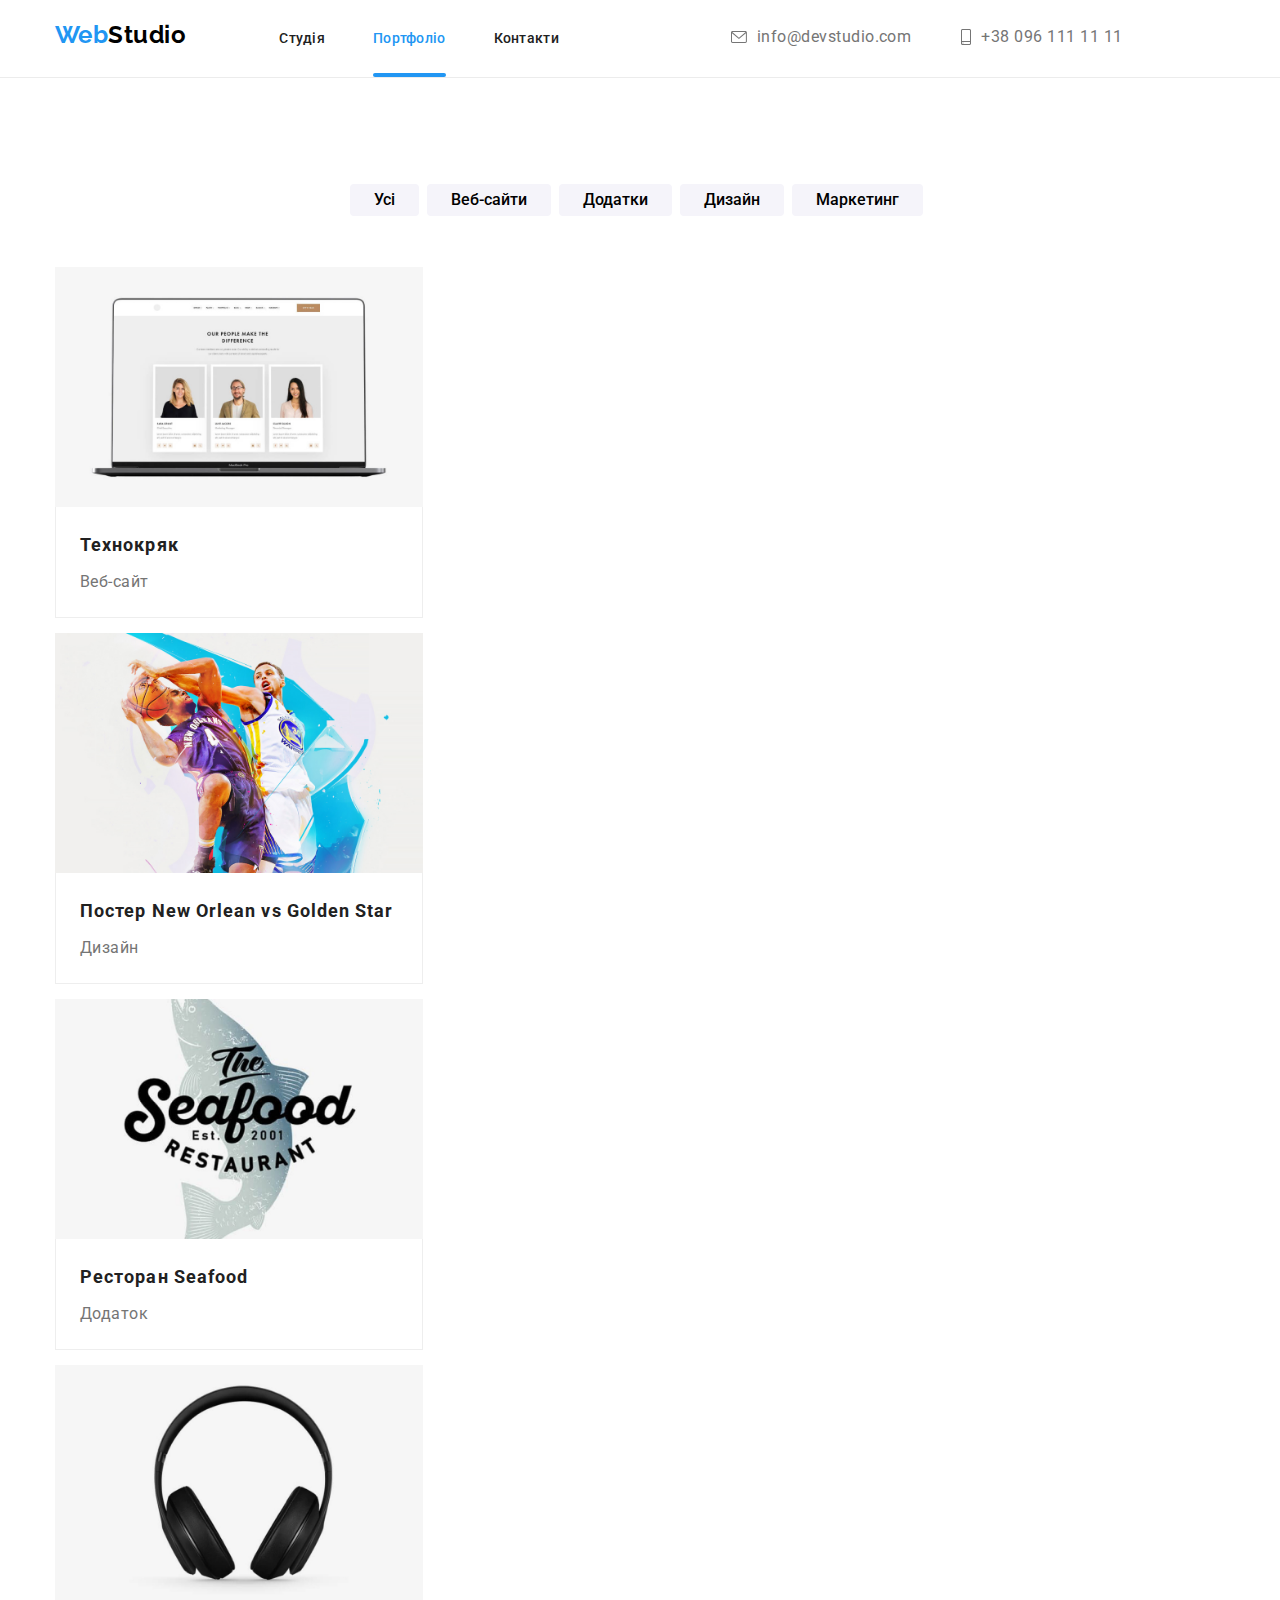
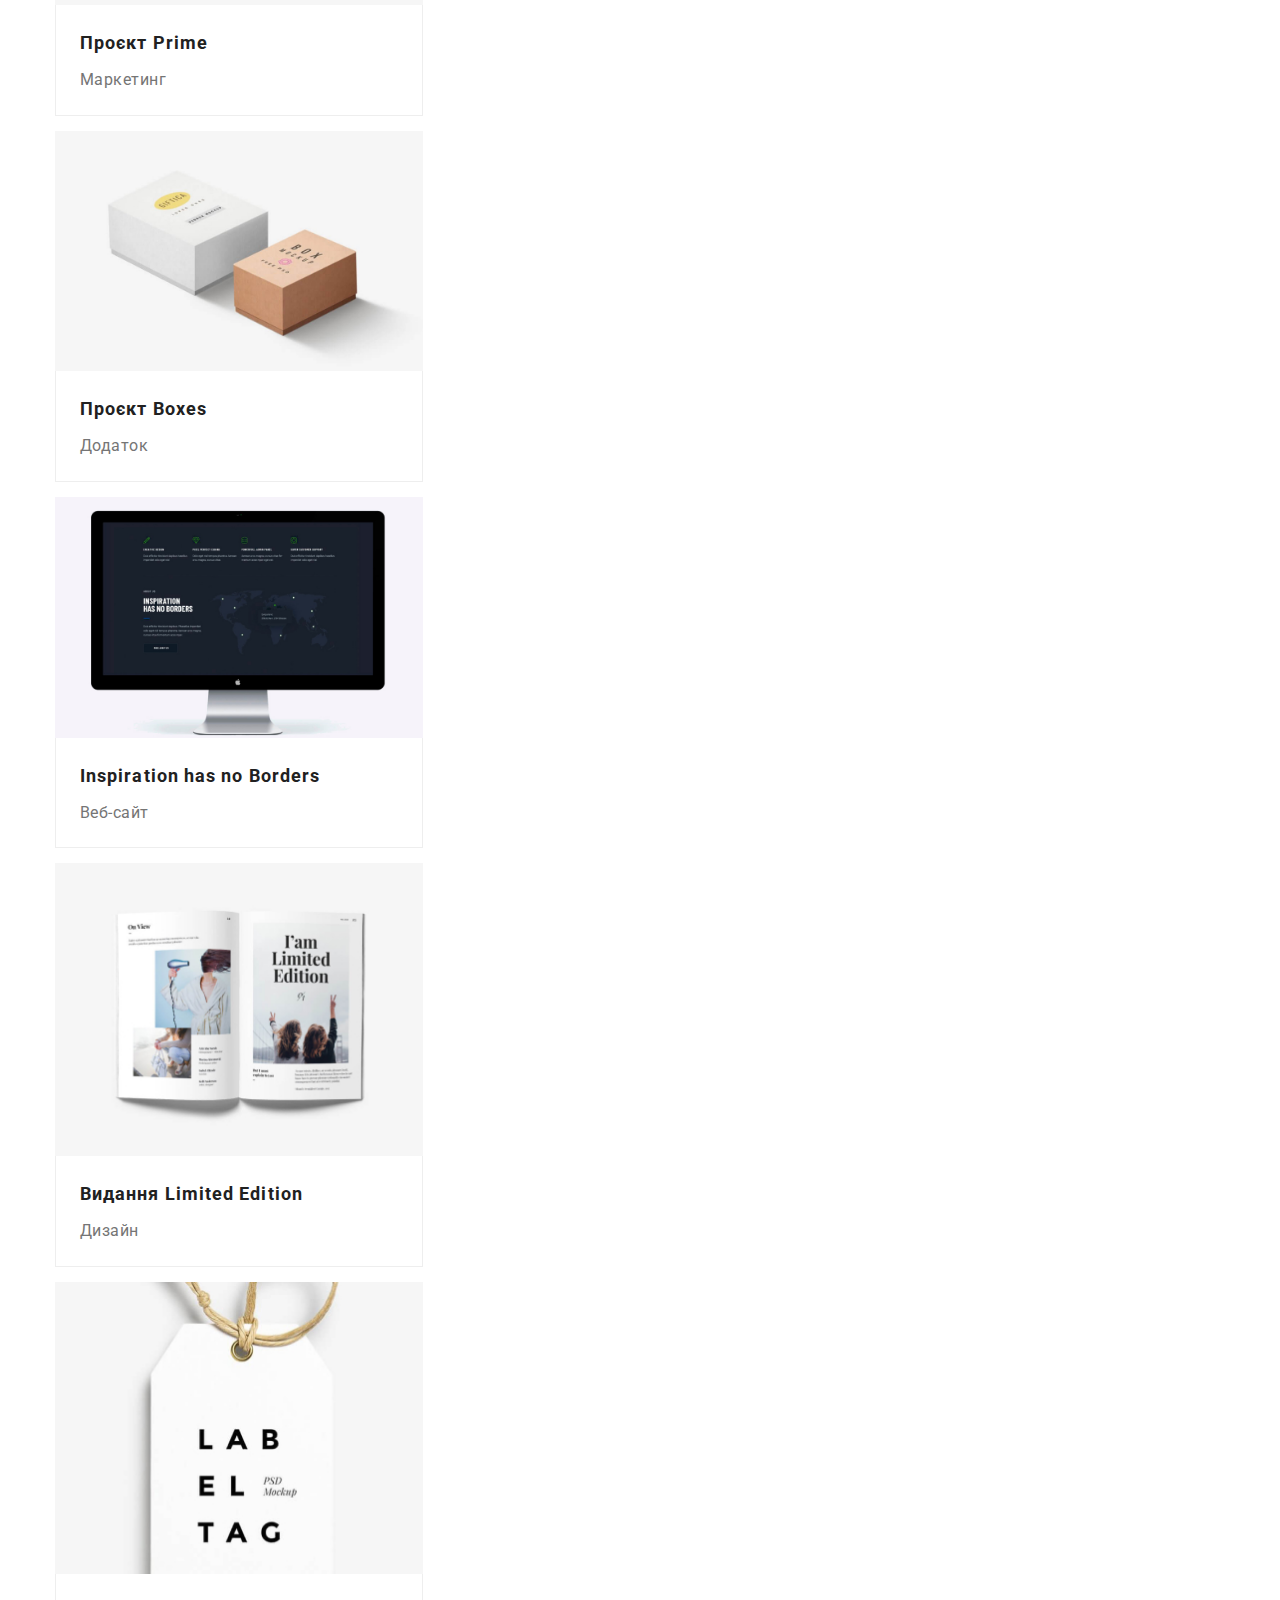
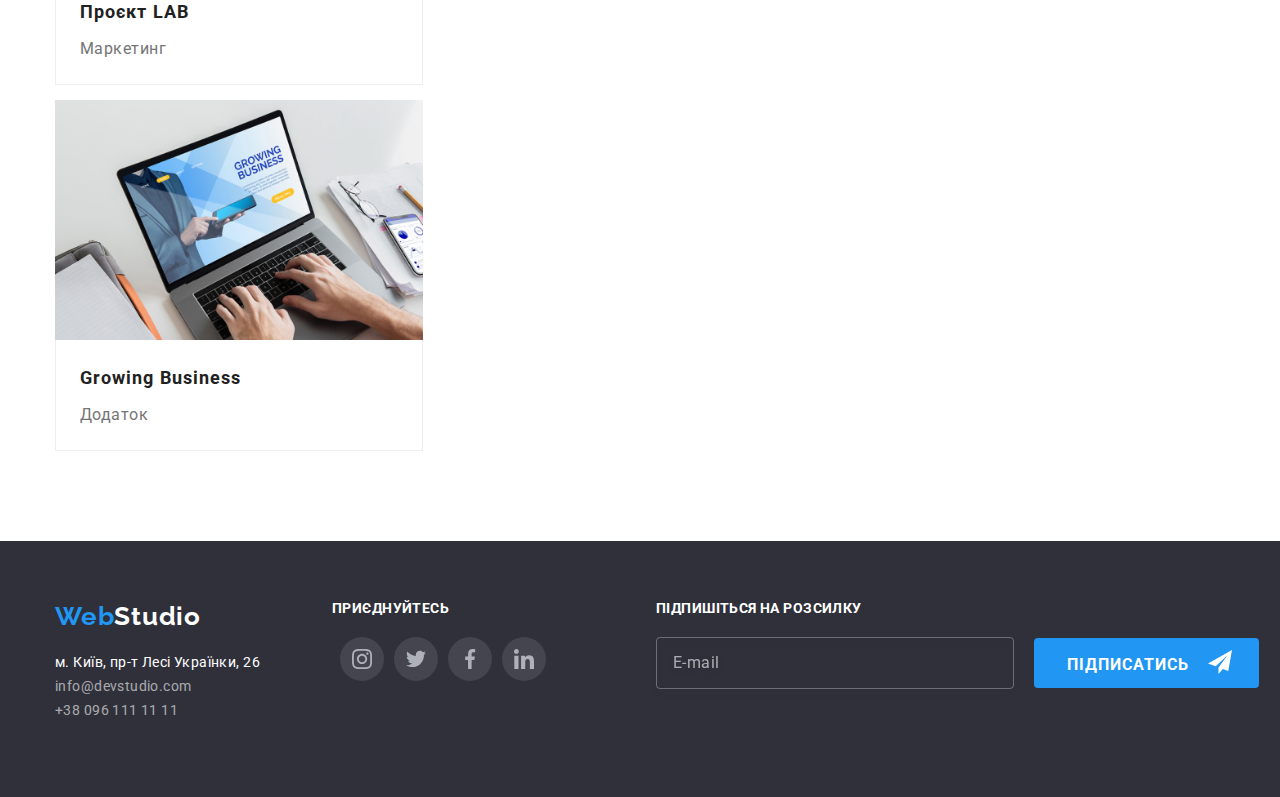
==== commit e9b4f09c: "Респонсивка" ====
--- a/portfolio.html
+++ b/portfolio.html
@@ -79,14 +79,16 @@
                 <a href="" class="portfolio--card">
                 <div class="portfolio--card__hover">
                     <img 
-                    srcset="./images/tehnocryac.jpg 370w,
-                            ./images/tehnocryac@2x.jpg 540w,
-                            ./images/tehnocryac@mob.jpg 450ww,
-                            ./images/tehnocryac@mob@2x.jpg 900w,
-                            ./images/tehnocryac@tab.jpg 354w
-                            ./images/tehnocryac@tab@2x.jpg 708w"
-                    src="./images/tehnocryac.jpg" alt="Технокряк" width="370" class="portfolio--img"
-                    sizes="(min-width: 1200) 30vw, (min-width: 768) 50vw, 100vw">
+                    srcset="
+                            ./images/tehnocryac@tab.jpg 354w,
+                            ./images/tehnocryac.jpg 370w,
+                            ./images/tehnocryac@mob.jpg 450w,
+                            ./images/tehnocryac@tab@2x.jpg 708w,
+                            ./images/tehnocryac@2x.jpg 740w,
+                            ./images/tehnocryac@mob@2x.jpg 900w"
+                    sizes="(min-width 1200px) 33vw, (min-width 768px) 50vw, 100vw"
+                    src="./images/tehnocryac.jpg" 
+                    alt="tehnocryac" class="portfolio--img" />
                 <div class="portfolio--description">
                     <p>Ресурс пропонує комплексні пропозиції з різним рівнем функціоналу та сервісів. Все це дозволить відвідувачу отримати вичерпні відомості про компанію чи приватну особу.</p>
                 </div>
@@ -102,15 +104,15 @@
                 <a href="" class="portfolio--card">
                 <div class="portfolio--card__hover">
                     <img 
-                    srcset="
-                            ./images/poster@tab.jpg 354w,
-                            ./images/poster.jpg 370w,
-                            ./images/poster@mob.jpg 450ww,
-                            ./images/poster@2x.jpg 540w,
-                            ./images/poster@mob@2x.jpg 900w,
-                            ./images/poster@tab@2x.jpg 708w"
-                    src="./images/poster.jpg" alt="Постер" width="370" class="portfolio--img"
-                    sizes="(min-width: 1200) 30vw, (min-width: 768) 50vw, 100vw">
+                   srcset="
+                        ./images/poster@tab.jpg 354w
+                        ./images/poster.jpg 370w,
+                        ./images/poster@mob.jpg 450ww,
+                        ./images/poster@2x.jpg 740w,
+                        ./images/poster@tab@2x.jpg 708w,
+                        ./images/poster@mob@2x.jpg 900w"
+                    src="./images/poster.jpg" alt="Постер" class="portfolio--img"
+                    >
                 <div class="portfolio--description">
                     <p>Ресурс пропонує комплексні пропозиції з різним рівнем функціоналу та сервісів. Все це дозволить відвідувачу
                         отримати вичерпні відомості про компанію чи приватну особу.</p>
@@ -133,8 +135,8 @@
                             ./images/restoran@mob@2x.jpg 900w,
                             ./images/restoran@tab.jpg 354w
                             ./images/restoran@tab@2x.jpg 708w"
-                    src="./images/restoran.jpg" alt="" width="370" class="portfolio--img"
-                    sizes="(min-width: 1200) 30vw, (min-width: 768) 50vw, 100vw">
+                    src="./images/restoran.jpg" alt="" class="portfolio--img"
+                   >
                 <div class="portfolio--description">
                     <p>Ресурс пропонує комплексні пропозиції з різним рівнем функціоналу та сервісів. Все це дозволить відвідувачу
                         отримати вичерпні відомості про компанію чи приватну особу.</p>
@@ -157,8 +159,8 @@
                             ./images/prime@mob@2x.jpg 900w,
                             ./images/prime@tab.jpg 354w
                             ./images/prime@tab@2x.jpg 708w"
-                    src="./images/prime.jpg" alt="" width="370" class="portfolio--img"
-                    sizes="(min-width: 1200) 30vw, (min-width: 768) 50vw, 100vw">
+                    src="./images/prime.jpg" alt="" class="portfolio--img"
+                    >
                 <div class="portfolio--description">
                     <p>Ресурс пропонує комплексні пропозиції з різним рівнем функціоналу та сервісів. Все це дозволить відвідувачу
                         отримати вичерпні відомості про компанію чи приватну особу.</p>
@@ -181,8 +183,8 @@
                             ./images/boxes@mob@2x.jpg 900w,
                             ./images/boxes@tab.jpg 354w
                             ./images/boxes@tab@2x.jpg 708w"
-                    src="./images/boxes.jpg" alt="" width="370" class="portfolio--img"
-                    sizes="(min-width: 1200) 30vw, (min-width: 768) 50vw, 100vw">
+                    src="./images/boxes.jpg" alt="" class="portfolio--img"
+                  >
                 <div class="portfolio--description">
                     <p>Ресурс пропонує комплексні пропозиції з різним рівнем функціоналу та сервісів. Все це дозволить відвідувачу
                         отримати вичерпні відомості про компанію чи приватну особу.</p>
@@ -205,8 +207,8 @@
                             ./images/borders@mob@2x.jpg 900w,
                             ./images/borders@tab.jpg 354w
                             ./images/borders@tab@2x.jpg 708w"
-                    src="./images/borders.jpg" alt="" width="370" class="portfolio--img"
-                    sizes="(min-width: 1200) 30vw, (min-width: 768) 50vw, 100vw">
+                    src="./images/borders.jpg" alt="" class="portfolio--img"
+                    >
                 <div class="portfolio--description">
                     <p>Ресурс пропонує комплексні пропозиції з різним рівнем функціоналу та сервісів. Все це дозволить відвідувачу
                         отримати вичерпні відомості про компанію чи приватну особу.</p>
@@ -223,14 +225,16 @@
                 <a href="" class="portfolio--card">
                 <div class="portfolio--card__hover">
                     <img 
-                    srcset="./images/limited.jpg 370w,
-                            ./images/limited@2x.jpg 540w,
-                            ./images/limited@mob.jpg 450ww,
-                            ./images/limited@mob@2x.jpg 900w,
-                            ./images/limited@tab.jpg 354w
-                            ./images/limited@tab@2x.jpg 708w"
-                    src="./images/limited.jpg" alt="" width="370" class="portfolio--img"
-                    sizes="(min-width: 1200) 30vw, (min-width: 768) 50vw, 100vw">
+                    srcset="
+                            ./images/limited@tab.jpg 354,
+                            ./images/limited.jpg 370,
+                            ./images/limited@mob.jpg 450,
+                            ./images/limited@tab@2x.jpg 708,
+                            ./images/limited@2x.jpg 740,
+                            ./images/limited@mob@2x.jpg 900"
+                    src="./images/limited.jpg" 
+                    alt="gruwing" class="portfolio--img" 
+                    sizes="(min-width 1200px) 33vw, (min-width 768px) 50vw, 100vw"/>
                 <div class="portfolio--description">
                     <p>Ресурс пропонує комплексні пропозиції з різним рівнем функціоналу та сервісів. Все це дозволить відвідувачу
                         отримати вичерпні відомості про компанію чи приватну особу.</p>
@@ -247,14 +251,16 @@
                 <a href="" class="portfolio--card">
                 <div class="portfolio--card__hover">
                     <img 
-                    srcset="./images/lab.jpg 370w,
-                            ./images/lab@2x.jpg 540w,
-                            ./images/lab@mob.jpg 450ww,
-                            ./images/lab@mob@2x.jpg 900w,
-                            ./images/lab@tab.jpg 354w
-                            ./images/lab@tab@2x.jpg 708w"
-                    src="./images/lab.jpg" alt="" width="370" class="portfolio--img"
-                    sizes="(min-width: 1200) 30vw, (min-width: 768) 50vw, 100vw">
+                    srcset="
+                            ./images/lab@tab.jpg 354,
+                            ./images/lab.jpg 370,
+                            ./images/lab@mob.jpg 450,
+                            ./images/lab@tab@2x.jpg 708,
+                            ./images/lab@2x.jpg 740,
+                            ./images/lab@mob@2x.jpg 900"
+                    src="./images/lab.jpg" 
+                    alt="gruwing" class="portfolio--img" 
+                    sizes="(min-width 1200px) 33vw, (min-width 768px) 50vw, 100vw"/>
                 <div class="portfolio--description">
                     <p>Ресурс пропонує комплексні пропозиції з різним рівнем функціоналу та сервісів. Все це дозволить відвідувачу
                         отримати вичерпні відомості про компанію чи приватну особу.</p>
@@ -271,16 +277,16 @@
                 <a href="" class="portfolio--card">
                 <div class="portfolio--card__hover">
                     <img 
-                    srcset="./images/gruwing.jpg 370w,
-                            ./images/gruwing@2x.jpg 540w,
-                            ./images/gruwing@mob.jpg 450ww,
-                            ./images/gruwing@mob@2x.jpg 900w,
-                            ./images/gruwing@tab.jpg 354w
-                            ./images/gruwing@tab@2x.jpg 708w"
+                    srcset="
+                            ./images/gruwing@tab.jpg 354w,
+                            ./images/gruwing.jpg 370w,
+                            ./images/gruwing@mob.jpg 450w,
+                            ./images/gruwing@tab@2x.jpg 708w,
+                            ./images/gruwing@2x.jpg 740w,
+                            ./images/gruwing@mob@2x.jpg 900w"
+                    sizes="(min-width 1200px) 33vw, (min-width 768px) 50vw, 100vw"
                     src="./images/gruwing.jpg" 
-                    alt="gruwing" width="370" class="portfolio--img" 
-                    sizes="(min-width: 1200) 30vw, (min-width: 768) 50vw, 100vw">
-
+                    alt="gruwing" class="portfolio--img" />
                 <div class="portfolio--description">
                     <p>Ресурс пропонує комплексні пропозиції з різним рівнем функціоналу та сервісів. Все це дозволить відвідувачу
                         отримати вичерпні відомості про компанію чи приватну особу.</p>
--- a/css/main.min.css
+++ b/css/main.min.css
@@ -1 +1 @@
-@import"https://fonts.googleapis.com/css2?family=Raleway:wght@700&family=Roboto:wght@400;500;700;900&display=swap";/*! modern-normalize v1.1.0 | MIT License | https://github.com/sindresorhus/modern-normalize */*,::before,::after{-webkit-box-sizing:border-box;box-sizing:border-box}html{line-height:1.15;-webkit-text-size-adjust:100%;-moz-tab-size:4;-o-tab-size:4;tab-size:4}body{margin:0;font-family:system-ui,-apple-system,"Segoe UI",Roboto,Helvetica,Arial,sans-serif,"Apple Color Emoji","Segoe UI Emoji"}hr{height:0;color:inherit}abbr[title]{-webkit-text-decoration:underline dotted;text-decoration:underline dotted}b,strong{font-weight:bolder}code,kbd,samp,pre{font-family:ui-monospace,SFMono-Regular,Consolas,"Liberation Mono",Menlo,monospace;font-size:1em}small{font-size:80%}sub,sup{font-size:75%;line-height:0;position:relative;vertical-align:baseline}sub{bottom:-0.25em}sup{top:-0.5em}table{text-indent:0;border-color:inherit}button,input,optgroup,select,textarea{font-family:inherit;font-size:100%;line-height:1.15;margin:0}button,select{text-transform:none}button,[type=button],[type=reset],[type=submit]{-webkit-appearance:button}::-moz-focus-inner{border-style:none;padding:0}:-moz-focusring{outline:1px dotted ButtonText}:-moz-ui-invalid{box-shadow:none}legend{padding:0}progress{vertical-align:baseline}::-webkit-inner-spin-button,::-webkit-outer-spin-button{height:auto}[type=search]{-webkit-appearance:textfield;outline-offset:-2px}::-webkit-search-decoration{-webkit-appearance:none}::-webkit-file-upload-button{-webkit-appearance:button;font:inherit}summary{display:list-item}.logo{color:#000;font-family:Raleway,sans-serif;font-weight:700;font-size:24px;line-height:1.7;margin:0;text-decoration:none}@media screen and (min-width: 768px){.logo{margin-right:93px}}.logo-web{color:#2196f3}.body{font-family:Roboto,sans-serif;letter-spacing:.03em;color:#212121;margin:0}.body.is-open{overflow:hidden}ul{list-style:none}.container{padding-left:15px;padding-right:15px;margin-left:auto;margin-right:auto}@media screen and (min-width: 480px){.container{width:480px}}@media screen and (min-width: 768px){.container{width:768px}}@media screen and (min-width: 1200px){.container{width:1200px}}.page-header{text-decoration:none;position:relative}.menu-button{display:inline-block;padding:0;margin-left:auto;background-color:#fff;border:none;width:40px;height:40px}@media screen and (min-width: 768px){.menu-button{display:none}}.menu-container{display:none;z-index:1;background-color:#fff}.menu-container.is-open{display:block;overflow-y:scroll}@media screen and (max-width: 767px){.menu-container{position:absolute;top:0;left:0;width:100%;display:none;padding:48px 40px;-webkit-box-shadow:0px 4px 8px rgba(0,0,0,.04),0px 2px 4px rgba(0,0,0,.08),0px 1px 3px rgba(0,0,0,.16);box-shadow:0px 4px 8px rgba(0,0,0,.04),0px 2px 4px rgba(0,0,0,.08),0px 1px 3px rgba(0,0,0,.16)}}@media screen and (min-width: 768px){.menu-container{display:-webkit-box;display:-ms-flexbox;display:flex;-webkit-box-align:baseline;-ms-flex-align:baseline;align-items:baseline}}.menu-button--icon{position:absolute;top:10px;right:15px;z-index:3;fill:#757575;-webkit-transition:fill 250ms cubic-bezier(0.4, 0, 0.2, 1);transition:fill 250ms cubic-bezier(0.4, 0, 0.2, 1)}.menu-button--icon:hover,.menu-button--icon:focus{fill:#2196f3}.menu-button .icon-close{display:none}.menu-button.is-open .icon-menu{display:none}.menu-button.is-open .icon-close{display:block;z-index:2}.position{display:-webkit-box;display:-ms-flexbox;display:flex}@media screen and (min-width: 768px){.position{-webkit-box-align:baseline;-ms-flex-align:baseline;align-items:baseline}}.site-nav--link{font-size:40px;line-height:1.17;font-weight:500;letter-spacing:.02em;color:#212121;position:relative;text-decoration:none;-webkit-transition:color 250ms cubic-bezier(0.4, 0, 0.2, 1);transition:color 250ms cubic-bezier(0.4, 0, 0.2, 1)}.site-nav--link:not(last-child){margin-right:50px}.site-nav--link:hover,.site-nav--link:focus{color:#2196f3}@media screen and (min-width: 768px){.site-nav--link{padding-top:32px;padding-bottom:32px;display:block;font-size:14px;line-height:.9}}.site-nav--link__currentcolor{color:#2196f3}@media screen and (min-width: 768px){.site-nav--link__currentcolor::after{content:"";width:100%;height:4px;background-color:#2196f3;border-radius:2px;position:absolute;bottom:0;left:0}}@media screen and (min-width: 1200px){.site-nav{margin-right:124px}}@media screen and (max-width: 767px){.site-nav--list li{margin-bottom:32px}}.site-nav--list{padding:0;margin:0}@media screen and (max-width: 767px){.site-nav--list{margin:0 0 302px 0}}@media screen and (min-width: 768px){.site-nav--list{display:-webkit-box;display:-ms-flexbox;display:flex}}.page-header--border{border-bottom:1px solid #ececec}.page-header--contact{padding-left:0}@media screen and (min-width: 1200px){.page-header--contact{display:-webkit-box;display:-ms-flexbox;display:flex}}.page-header--list{width:100%}.page-header--list:first-child{margin-right:50px}.page-header--link{display:-webkit-box;display:-ms-flexbox;display:flex;-webkit-box-align:center;-ms-flex-align:center;align-items:center}.page-header--icon{margin-right:10px}@media screen and (max-width: 767px){.page-header--icon{display:none}}.page-header--link{color:#757575;fill:#757575;text-decoration:none;-webkit-transition:color 250ms cubic-bezier(0.4, 0, 0.2, 1);transition:color 250ms cubic-bezier(0.4, 0, 0.2, 1);-webkit-transition:fill 250ms cubic-bezier(0.4, 0, 0.2, 1);transition:fill 250ms cubic-bezier(0.4, 0, 0.2, 1);position:relative}.page-header--link:hover,.page-header--link:focus{color:#2196f3;fill:#2196f3}@media screen and (max-width: 767px){.page-header--link__mobil-accent{font-weight:500;font-size:34px;line-height:40px;letter-spacing:.02em;color:#2196f3}}@media screen and (max-width: 767px){.page-header--link__position{position:absolute;bottom:134px;left:40px}}.page-header--social{padding:0;display:-webkit-box;display:-ms-flexbox;display:flex;margin-top:124px}.page-header--social li:not(:last-child){border-right:1px solid rgba(33,33,33,.2)}@media screen and (min-width: 768px){.page-header--social{display:none}}.page-header--sicial-link{padding:0;font-style:normal;font-weight:500;font-size:18px;line-height:1.22;letter-spacing:.02em;color:#2196f3;text-decoration:none;padding:10px}.page-header--sicial-link:not(:last-child){border-left:1px solid rgba(33,33,33,.2);-webkit-transform:rotate(90deg);transform:rotate(90deg)}@media screen and (min-width: 768px){.page-header--sicial-link{display:none}}.hero--title{color:#fff;font-weight:900;letter-spacing:.06em;text-transform:uppercase;margin-top:0;padding-top:118px;font-size:26px;line-height:1.36}@media screen and (min-width: 1200px){.hero--title{font-size:44px;line-height:1.36;padding-top:200px}}.hero--owerlay{background-image:-webkit-gradient(linear, left top, right top, from(rgba(47, 48, 58, 0.4)), to(rgba(47, 48, 58, 0.4))),url(../images/Header-desktop.jpg);background-image:linear-gradient(to right, rgba(47, 48, 58, 0.4), rgba(47, 48, 58, 0.4)),url(../images/Header-desktop.jpg);background-repeat:no-repeat;background-position:center;background-size:cover;border:1px solid #000;-webkit-box-shadow:0px 4px 4px rgba(0,0,0,.25);box-shadow:0px 4px 4px rgba(0,0,0,.25);margin-left:auto;margin-right:auto}@media screen and (max-width: 479px){.hero--owerlay{max-width:480px}}@media screen and (min-width: 480px)and (max-width: 768px){.hero--owerlay{width:480px}}@media screen and (min-width: 768px)and (max-width: 1199px){.hero--owerlay{width:768px}}@media screen and (min-width: 1200px){.hero--owerlay{max-width:1600px}}@media screen and (min-device-pixel-ratio: 2),screen and (-webkit-min-device-pixel-ratio: 2),screen and (min-resolution: 192dpi),screen and (min-resolution: 2dppx){.hero--owerlay{background-image:-webkit-gradient(linear, left top, right top, from(rgba(47, 48, 58, 0.4)), to(rgba(47, 48, 58, 0.4))),url(../images/Header-desktop@2x.jpg);background-image:linear-gradient(to right, rgba(47, 48, 58, 0.4), rgba(47, 48, 58, 0.4)),url(../images/Header-desktop@2x.jpg)}}.hero{text-align:center}@media screen and (min-width: 1200px){.hero{background-color:#2f303a}}.hero--button{background:#2196f3;color:#fff;font-family:Roboto,sans-serif;font-weight:700;border-radius:4px;border-color:rgba(0,0,0,0);cursor:pointer;text-align:center;padding:10px 24px;margin-bottom:180px;font-size:16px;line-height:1.88;letter-spacing:.06em}@media screen and (min-width: 768px){.hero--button{margin-bottom:200px;padding:10px 32px}}.section{padding-top:60px;padding-bottom:60px}@media screen and (min-width: 1200px){.section{padding-top:90px;padding-bottom:90px}}.predominantly--list{margin:0;padding-left:0}@media screen and (min-width: 768px){.predominantly--list{margin:-15px;border:none}}@media screen and (min-width: 1200px){.predominantly--list{display:-webkit-box;display:-ms-flexbox;display:flex;-webkit-box-pack:center;-ms-flex-pack:center;justify-content:center}}.predominantly--item{display:inline-block}@media screen and (min-width: 768px){.predominantly--item{margin:15px;width:350px}}@media screen and (min-width: 1200px){.predominantly--item{margin:0;width:270px}}.predominantly--head{list-style:none;position:absolute;clip:rect(0 0 0 0);width:1px;height:1px;margin:-1px}@media screen and (min-width: 1200px){.predominantly--item:not(:last-child){margin-right:30px}}.predominantly--icon{margin-left:auto;margin-right:auto}.predominantly--box{text-align:center;padding-top:25px;padding-bottom:25px;background:#f5f4fa;border-radius:4px;margin-right:auto;margin-left:auto}@media screen and (min-width: 768px){.predominantly--box{width:354px;height:120px;display:inline-block}}@media screen and (min-width: 1200px){.predominantly--box{height:120px;width:270px;display:-webkit-box;display:-ms-flexbox;display:flex;-webkit-box-align:center;-ms-flex-align:center;align-items:center}}.predominantly--title{font-size:14px;line-height:1.15;text-transform:uppercase;margin-bottom:10px;margin-top:30px}.predominantly--text{color:#757575;font-size:14px;line-height:1.7;margin-top:0;margin-bottom:30px}.section--title{font-weight:700;font-size:28px;line-height:1.18;color:#212121;text-align:center;margin-bottom:50px}@media screen and (min-width: 1200px){.section--title{font-size:36px;line-height:1.17}}.galery{padding-top:0;display:none}@media screen and (min-width: 1200px){.galery{display:block}}.galery--list{padding-left:0;display:-webkit-box;display:-ms-flexbox;display:flex;-webkit-box-pack:justify;-ms-flex-pack:justify;justify-content:space-between}.galery--item{position:relative;display:-webkit-box;display:-ms-flexbox;display:flex}.galery--title{font-weight:700;font-size:14px;line-height:1.14;text-align:center;letter-spacing:.03em;text-transform:uppercase;color:#fff;margin:0;background:rgba(47,48,58,.8);position:absolute;bottom:0;left:0;width:100%;height:70px;display:-webkit-box;display:-ms-flexbox;display:flex;-webkit-box-align:center;-ms-flex-align:center;align-items:center;-webkit-box-pack:center;-ms-flex-pack:center;justify-content:center}.team{background-color:#f5f4fa}.team--list{margin-bottom:30px;padding-left:0;margin:0}@media screen and (min-width: 768px){.team--list{margin:-15px}}@media screen and (min-width: 1200px){.team--list{display:-webkit-box;display:-ms-flexbox;display:flex;margin-right:0;-webkit-box-pack:justify;-ms-flex-pack:justify;justify-content:space-between}}.team--img{margin-left:auto;margin-right:auto;width:100%}@media screen and (min-width: 1200px){.team--item:not(:last-child){margin-right:30px}}.team--item{background:#fff;-webkit-box-shadow:0px 1px 3px rgba(0,0,0,.12),0px 1px 1px rgba(0,0,0,.14),0px 2px 1px rgba(0,0,0,.2);box-shadow:0px 1px 3px rgba(0,0,0,.12),0px 1px 1px rgba(0,0,0,.14),0px 2px 1px rgba(0,0,0,.2);border-radius:0px 0px 4px 4px;margin-bottom:30px;padding:0;width:100%;margin-right:auto;margin-left:auto;max-width:450px}@media screen and (min-width: 768px){.team--item{width:350px;display:inline-block;padding:0;margin:15px}}.team--title{font-weight:500;font-size:16px;line-height:1.2;margin-bottom:10px;text-align:center}@media screen and (min-width: 768px){.team--title{font-size:18px}}.team--text{color:#757575;font-size:16px;line-height:1.2;margin-top:0;margin-bottom:30px;text-align:center}.social-networks{display:-webkit-box;display:-ms-flexbox;display:flex;padding:0;-webkit-box-pack:center;-ms-flex-pack:center;justify-content:center}.social-networks--link{display:-webkit-box;display:-ms-flexbox;display:flex;width:44px;height:44px;-webkit-box-align:center;-ms-flex-align:center;align-items:center;-webkit-box-pack:center;-ms-flex-pack:center;justify-content:center;margin-bottom:30px;fill:#afb1b8;margin-right:10px;background-color:rgba(255,255,255,.1);border-radius:50%;-webkit-transition:fill 250ms cubic-bezier(0.4, 0, 0.2, 1);transition:fill 250ms cubic-bezier(0.4, 0, 0.2, 1);-webkit-transition:background-color 250ms cubic-bezier(0.4, 0, 0.2, 1);transition:background-color 250ms cubic-bezier(0.4, 0, 0.2, 1)}.social-networks--link:not(:last-child){margin-right:10px}.social-networks--link:hover,.social-networks--link:focus{fill:#fff;background-color:#2196f3}.client--list{padding:0;display:block;margin:-16px}@media screen and (min-width: 1200px){.client--list{display:-webkit-box;display:-ms-flexbox;display:flex;-webkit-box-pack:center;-ms-flex-pack:center;justify-content:center}}.client--item{display:inline-block;margin:15px;width:calc((100% - 65px)/2)}@media screen and (min-width: 1200px){.client--item{margin:0}}@media screen and (min-width: 480px){.client--item{width:200px}}@media screen and (min-width: 768px){.client--item{width:222px}}@media screen and (min-width: 1200px){.client--item{width:170px}}@media screen and (min-width: 1200px){.client--item:not(:last-child){margin-right:30px}}.client--icon{display:-webkit-box;display:-ms-flexbox;display:flex;border:1px solid;border-color:#afb1b8;border-radius:4px;-webkit-box-align:center;-ms-flex-align:center;align-items:center;-webkit-box-pack:center;-ms-flex-pack:center;justify-content:center;fill:#afb1b8;background:rgba(255,255,255,.1);-webkit-transition:border-color 250ms cubic-bezier(0.4, 0, 0.2, 1);transition:border-color 250ms cubic-bezier(0.4, 0, 0.2, 1);-webkit-transition:fill 250ms cubic-bezier(0.4, 0, 0.2, 1);transition:fill 250ms cubic-bezier(0.4, 0, 0.2, 1);height:92px}.client--icon:hover,.client--icon:focus{fill:#2196f3;border-color:#2196f3}.footer{background-color:#2f303a;padding-top:60px;padding-bottom:60px}.footer-logo{font-family:"Raleway";font-style:normal;font-weight:700;font-size:24px;line-height:1.17;text-align:center;letter-spacing:.03em;text-decoration:none;color:#fff;margin-bottom:20px}@media screen and (min-width: 1200px){.footer-logo{font-size:26px}}.footer--contact{margin-top:20px;padding:0;text-decoration:none;font-style:normal;font-size:14px;line-height:1.71;letter-spacing:.03em}.footer--address{text-align:center;margin-top:20px;text-decoration:none;color:#fff}.footer--link{text-decoration:none;text-align:center;color:rgba(255,255,255,.6);-webkit-transition:color 250ms cubic-bezier(0.4, 0, 0.2, 1);transition:color 250ms cubic-bezier(0.4, 0, 0.2, 1)}.footer--link:hover,.footer--link:focus{color:#2196f3}@media screen and (min-width: 1200px){.box{display:-webkit-box;display:-ms-flexbox;display:flex}}.box--address{text-align:center;display:inline-block;width:100%;margin-bottom:60px}@media screen and (min-width: 768px){.box--address{width:49%}}@media screen and (min-width: 1200px){.box--address{width:207px;text-align:start;margin-right:70px;margin-bottom:0}}.footer--title{font-weight:700;font-size:14px;line-height:1.14;text-align:center;letter-spacing:.03em;text-transform:uppercase;color:#fff;display:block;margin-bottom:20px}@media screen and (min-width: 1200px){.footer--title{text-align:left;display:block}}.box--social{text-align:center;display:inline-block;width:100%;vertical-align:top}@media screen and (min-width: 768px){.box--social{width:49%}}@media screen and (min-width: 1200px){.box--social{width:231px;margin-right:93px;margin-bottom:0}}.subscription{text-align:center;display:block;max-width:450px;margin-left:auto;margin-right:auto}@media screen and (min-width: 1200px){.subscription{display:-webkit-box;display:-ms-flexbox;display:flex;width:570px;margin:0}}.subscription--label{font-weight:700;font-size:14px;line-height:1.14;letter-spacing:.03em;text-transform:uppercase;color:#fff;display:block;margin-bottom:20px;text-align:left}.subscription--email{border:1px solid;border-color:rgba(255,255,255,.3);-webkit-filter:drop-shadow(0px 4px 4px rgba(0, 0, 0, 0.15));filter:drop-shadow(0px 4px 4px rgba(0, 0, 0, 0.15));border-radius:4px;background-color:rgba(0,0,0,0);letter-spacing:.03em;padding:15px 16px;color:#fff;font-size:16px;line-height:1.25;display:inline-block;width:100%;margin:0}.subscription--email::-webkit-input-placeholder{color:rgba(255,255,255,.6)}.subscription--email::-moz-placeholder{color:rgba(255,255,255,.6)}.subscription--email:-ms-input-placeholder{color:rgba(255,255,255,.6)}.subscription--email::-ms-input-placeholder{color:rgba(255,255,255,.6)}.subscription--email::placeholder{color:rgba(255,255,255,.6)}.subscription--email:focus{border-color:rgba(255,255,255,.3)}@media screen and (min-width: 1200px){.subscription--email{width:358px}}.subscription--button{padding:10px 28px 10px 31px;background-color:#2196f3;font-weight:700;font-size:16px;line-height:1.87;text-align:center;letter-spacing:.06em;color:#fff;border-radius:4px;border-color:rgba(0,0,0,0);text-transform:uppercase;display:-webkit-box;display:-ms-flexbox;display:flex;max-height:50px;margin-left:auto;margin-right:auto;margin-top:20px}@media screen and (min-width: 1200px){.subscription--button{margin-top:0;margin-left:20px;padding:10px 68px 10px 31px;position:relative}}@media screen and (min-width: 1200px){.subscription--position{display:-webkit-box;display:-ms-flexbox;display:flex;-webkit-box-align:center;-ms-flex-align:center;align-items:center}}.subscription--icon{margin-left:12px}@media screen and (min-width: 1200px){.subscription--icon{position:absolute;top:10px;right:25px}}.backdrop{background-color:rgba(0,0,0,.2);width:100%;height:100%;opacity:1;-webkit-transition:opacity 250ms cubic-bezier(0.4, 0, 0.2, 1);transition:opacity 250ms cubic-bezier(0.4, 0, 0.2, 1);padding:93px 15px;overflow-y:scroll;position:fixed;left:0;top:0}.is-hidden{opacity:0;pointer-events:none;visibility:hidden}body.modal-open{overflow:hidden}.modal{max-width:480px;margin-left:auto;margin-right:auto;max-width:480px;padding:8px;background:#fff;-webkit-box-shadow:0px 1px 3px rgba(0,0,0,.12),0px 1px 1px rgba(0,0,0,.14),0px 2px 1px rgba(0,0,0,.2);box-shadow:0px 1px 3px rgba(0,0,0,.12),0px 1px 1px rgba(0,0,0,.14),0px 2px 1px rgba(0,0,0,.2);border-radius:4px}@media screen and (min-width: 480px){.modal{width:450px}}@media screen and (min-width: 1200px){.modal{width:528px;height:581px;position:absolute;top:50%;left:50%;-webkit-transition:-webkit-transform 250ms cubic-bezier(0.4, 0, 0.2, 1);transition:-webkit-transform 250ms cubic-bezier(0.4, 0, 0.2, 1);transition:transform 250ms cubic-bezier(0.4, 0, 0.2, 1);transition:transform 250ms cubic-bezier(0.4, 0, 0.2, 1), -webkit-transform 250ms cubic-bezier(0.4, 0, 0.2, 1);-webkit-transform:translate(-50%, -50%) scale(1);transform:translate(-50%, -50%) scale(1)}}.button-exit{background-color:#fff;border:1px solid rgba(0,0,0,.1);width:30px;height:30px;border-radius:50%;display:block;margin-left:auto;cursor:pointer;text-align:center;padding:0;fill:#000}.button-exit:hover{-webkit-transition:fill 250ms cubic-bezier(0.4, 0, 0.2, 1);transition:fill 250ms cubic-bezier(0.4, 0, 0.2, 1);fill:#2196f3}@media screen and (min-width: 1200px){.button-exit{position:absolute;top:8px;right:8px}}.modal--head{font-weight:700;font-size:20px;line-height:1.15;text-align:center;letter-spacing:.03em;color:#212121;margin:40px 40px 12px 40px}.modal-form{display:-webkit-box;display:-ms-flexbox;display:flex;-webkit-box-orient:vertical;-webkit-box-direction:normal;-ms-flex-direction:column;flex-direction:column;padding:0 40px 40px 40px;fill:#000}.modal-form--label{font-size:12px;line-height:1.16;letter-spacing:.01em;color:#757575;margin-bottom:4px;position:relative;display:-webkit-box;display:-ms-flexbox;display:flex;-webkit-box-orient:vertical;-webkit-box-direction:normal;-ms-flex-direction:column;flex-direction:column;-webkit-transition:fill 250ms cubic-bezier(0.4, 0, 0.2, 1);transition:fill 250ms cubic-bezier(0.4, 0, 0.2, 1)}.modal-form--label:focus-within{fill:#2196f3}.modal-form--input{font-size:16px;line-height:1.87;border:1px solid;border-color:rgba(33,33,33,.2);border-radius:4px;height:40px;margin-bottom:10px;padding-left:49.8px;display:block;-webkit-transition:border-color 250ms cubic-bezier(0.4, 0, 0.2, 1);transition:border-color 250ms cubic-bezier(0.4, 0, 0.2, 1);outline:none}.modal-form--input:focus{border-color:#2196f3}.modal-form--icon{position:absolute;top:25px;left:20px}.modal-form--textarea{resize:none;width:100%;border:1px solid;border-color:rgba(33,33,33,.2);border-radius:4px;margin-bottom:20px;color:rgba(117,117,117,.5);font-family:"Roboto";font-style:normal;font-weight:400;padding:12px 16px;outline:none;-webkit-transition:border-color 250ms cubic-bezier(0.4, 0, 0.2, 1);transition:border-color 250ms cubic-bezier(0.4, 0, 0.2, 1)}.modal-form--textarea:focus{border-color:#2196f3}.modal--submit{letter-spacing:.06em;color:#fff;font-weight:700;font-size:16px;line-height:1.87;padding:10px 52px;background-color:#2196f3;border-color:rgba(0,0,0,0);margin:30px auto 40px auto;border-radius:4px;-webkit-box-shadow:none;box-shadow:none;cursor:pointer;-webkit-transition:-webkit-box-shadow 250ms cubic-bezier(0.4, 0, 0.2, 1);transition:-webkit-box-shadow 250ms cubic-bezier(0.4, 0, 0.2, 1);transition:box-shadow 250ms cubic-bezier(0.4, 0, 0.2, 1);transition:box-shadow 250ms cubic-bezier(0.4, 0, 0.2, 1), -webkit-box-shadow 250ms cubic-bezier(0.4, 0, 0.2, 1)}.modal--submit:hover{-webkit-box-shadow:0px 4px 4px rgba(0,0,0,.15);box-shadow:0px 4px 4px rgba(0,0,0,.15)}.checkbox--label{letter-spacing:.03em;font-size:12px;line-height:14px;color:#757575;display:-webkit-box;display:-ms-flexbox;display:flex;-webkit-box-align:center;-ms-flex-align:center;align-items:center;margin-left:24px;position:relative}.checkbox{-webkit-appearance:none;-moz-appearance:none;appearance:none;position:absolute}.checkbox--link{color:#2196f3;margin-left:8px}.checkbox--icon{width:16px;height:15px;display:block;border-radius:4px;border:2px solid #212121;margin-right:8px;position:absolute;-webkit-transition:opacity 250ms cubic-bezier(0.4, 0, 0.2, 1);transition:opacity 250ms cubic-bezier(0.4, 0, 0.2, 1);left:-24px;-webkit-transition:background-color 250ms cubic-bezier(0.4, 0, 0.2, 1);transition:background-color 250ms cubic-bezier(0.4, 0, 0.2, 1)}.checkbox--icon svg{opacity:0;-webkit-transition:opacity 250ms cubic-bezier(0.4, 0, 0.2, 1);transition:opacity 250ms cubic-bezier(0.4, 0, 0.2, 1)}.checkbox:checked~.checkbox--icon svg{opacity:1}.checkbox:checked~.checkbox--icon{border-color:#2196f3;background-color:#2196f3}.portfolio--header{list-style:none;position:absolute;clip:rect(0 0 0 0);width:1px;height:1px;margin:-1px}.filter{padding:0}@media screen and (min-width: 768px){.filter{display:-webkit-box;display:-ms-flexbox;display:flex;-webkit-box-pack:center;-ms-flex-pack:center;justify-content:center}}.filter--items{margin-right:8px;margin-bottom:15px;display:inline-block}@media screen and (min-width: 768px){.filter--items{margin-bottom:50px}}.filter--button{font-weight:500;font-size:16px;line-height:1.62;padding-left:22px;padding-right:22px;background-color:#f5f4fa;border-radius:4px;border-color:rgba(0,0,0,0);font-family:Roboto,sans-serif;cursor:pointer;-webkit-box-shadow:none;box-shadow:none;-webkit-transition:background-color 250ms cubic-bezier(0.4, 0, 0.2, 1);transition:background-color 250ms cubic-bezier(0.4, 0, 0.2, 1);-webkit-transition:color 250ms cubic-bezier(0.4, 0, 0.2, 1);transition:color 250ms cubic-bezier(0.4, 0, 0.2, 1);-webkit-transition:-webkit-box-shadow 250ms cubic-bezier(0.4, 0, 0.2, 1);transition:-webkit-box-shadow 250ms cubic-bezier(0.4, 0, 0.2, 1);transition:box-shadow 250ms cubic-bezier(0.4, 0, 0.2, 1);transition:box-shadow 250ms cubic-bezier(0.4, 0, 0.2, 1), -webkit-box-shadow 250ms cubic-bezier(0.4, 0, 0.2, 1)}.filter--button:hover,.filter--button:focus{background-color:#2196f3;color:#fff;-webkit-box-shadow:0px 3px 1px rgba(0,0,0,.1),0px 1px 2px rgba(0,0,0,.08),0px 2px 2px rgba(0,0,0,.12);box-shadow:0px 3px 1px rgba(0,0,0,.1),0px 1px 2px rgba(0,0,0,.08),0px 2px 2px rgba(0,0,0,.12)}.portfolio--list{display:-webkit-box;display:-ms-flexbox;display:flex;-ms-flex-wrap:wrap;flex-wrap:wrap;padding:0;margin:-15px}.portfolio--items{margin-bottom:30px}@media screen and (max-width: 767px){.portfolio--items{width:100%}}@media screen and (min-width: 768px){.portfolio--items{margin:15px;width:calc((100% - 60px)/2)}}@media screen and (min-width: 1200px){.portfolio--items{margin:15px;width:calc((100% - 60px)/3.1)}}.portfolio--items:hover{-webkit-box-shadow:0px 1px 1px rgba(0,0,0,.12),0px 4px 4px rgba(0,0,0,.06),1px 4px 6px rgba(0,0,0,.16);box-shadow:0px 1px 1px rgba(0,0,0,.12),0px 4px 4px rgba(0,0,0,.06),1px 4px 6px rgba(0,0,0,.16)}.portfolio--card{text-decoration:none}.portfolio--card__hover{position:relative;overflow:hidden}.portfolio--img{display:block;-webkit-box-shadow:none;box-shadow:none;-webkit-transition:-webkit-box-shadow 250ms cubic-bezier(0.4, 0, 0.2, 1);transition:-webkit-box-shadow 250ms cubic-bezier(0.4, 0, 0.2, 1);transition:box-shadow 250ms cubic-bezier(0.4, 0, 0.2, 1);transition:box-shadow 250ms cubic-bezier(0.4, 0, 0.2, 1), -webkit-box-shadow 250ms cubic-bezier(0.4, 0, 0.2, 1)}@media screen and (max-width: 767px){.portfolio--img{width:100%}}.portfolio--description{width:370px;margin:0;padding:63px 24px;font-size:18px;line-height:1.55;letter-spacing:.03em;color:#fff;background:rgba(33,150,243,.9);position:absolute;-webkit-transition:-webkit-transform 250ms cubic-bezier(0.4, 0, 0.2, 1);transition:-webkit-transform 250ms cubic-bezier(0.4, 0, 0.2, 1);transition:transform 250ms cubic-bezier(0.4, 0, 0.2, 1);transition:transform 250ms cubic-bezier(0.4, 0, 0.2, 1), -webkit-transform 250ms cubic-bezier(0.4, 0, 0.2, 1)}@media screen and (max-width: 767px){.portfolio--description{width:100%}}.portfolio--card:hover .portfolio--description{-webkit-transform:translateY(-100%);transform:translateY(-100%)}.portfolio--signature{border-right:1px solid #eee;border-left:1px solid #eee;border-bottom:1px solid #eee;color:#757575}.portfolio--title{font-weight:700;font-size:18px;line-height:2;letter-spacing:.06em;margin:0px 0 4px 24px;padding-top:20px;color:#212121}.portfolio--text{font-size:16px;line-height:1.87;margin-bottom:20px;margin-top:0;margin-left:24px}/*# sourceMappingURL=main.min.css.map */+@import"https://fonts.googleapis.com/css2?family=Raleway:wght@700&family=Roboto:wght@400;500;700;900&display=swap";/*! modern-normalize v1.1.0 | MIT License | https://github.com/sindresorhus/modern-normalize */*,::before,::after{-webkit-box-sizing:border-box;box-sizing:border-box}html{line-height:1.15;-webkit-text-size-adjust:100%;-moz-tab-size:4;-o-tab-size:4;tab-size:4}body{margin:0;font-family:system-ui,-apple-system,"Segoe UI",Roboto,Helvetica,Arial,sans-serif,"Apple Color Emoji","Segoe UI Emoji"}hr{height:0;color:inherit}abbr[title]{-webkit-text-decoration:underline dotted;text-decoration:underline dotted}b,strong{font-weight:bolder}code,kbd,samp,pre{font-family:ui-monospace,SFMono-Regular,Consolas,"Liberation Mono",Menlo,monospace;font-size:1em}small{font-size:80%}sub,sup{font-size:75%;line-height:0;position:relative;vertical-align:baseline}sub{bottom:-0.25em}sup{top:-0.5em}table{text-indent:0;border-color:inherit}button,input,optgroup,select,textarea{font-family:inherit;font-size:100%;line-height:1.15;margin:0}button,select{text-transform:none}button,[type=button],[type=reset],[type=submit]{-webkit-appearance:button}::-moz-focus-inner{border-style:none;padding:0}:-moz-focusring{outline:1px dotted ButtonText}:-moz-ui-invalid{box-shadow:none}legend{padding:0}progress{vertical-align:baseline}::-webkit-inner-spin-button,::-webkit-outer-spin-button{height:auto}[type=search]{-webkit-appearance:textfield;outline-offset:-2px}::-webkit-search-decoration{-webkit-appearance:none}::-webkit-file-upload-button{-webkit-appearance:button;font:inherit}summary{display:list-item}.logo{color:#000;font-family:Raleway,sans-serif;font-weight:700;font-size:24px;line-height:1.7;margin:0;text-decoration:none}@media screen and (min-width: 768px){.logo{margin-right:60px}}@media screen and (min-width: 1200px){.logo{margin-right:93px}}.logo-web{color:#2196f3}.body{font-family:Roboto,sans-serif;letter-spacing:.03em;color:#212121;margin:0}.body.is-open{overflow:hidden}ul{list-style:none}.container{padding-left:15px;padding-right:15px;margin-left:auto;margin-right:auto}@media screen and (min-width: 480px){.container{width:480px}}@media screen and (min-width: 768px){.container{width:768px}}@media screen and (min-width: 1200px){.container{width:1200px}}.page-header{text-decoration:none;position:relative}.menu-button{display:inline-block;padding:0;margin-left:auto;background-color:#fff;border:none;width:40px;height:40px}@media screen and (min-width: 768px){.menu-button{display:none}}.menu-container{display:none;background-color:#fff}.menu-container.is-open{display:block;overflow-y:scroll}@media screen and (max-width: 767px){.menu-container{position:absolute;top:0;left:0;width:100%;display:none;padding:48px 40px;-webkit-box-shadow:0px 4px 8px rgba(0,0,0,.04),0px 2px 4px rgba(0,0,0,.08),0px 1px 3px rgba(0,0,0,.16);box-shadow:0px 4px 8px rgba(0,0,0,.04),0px 2px 4px rgba(0,0,0,.08),0px 1px 3px rgba(0,0,0,.16)}}@media screen and (min-width: 768px){.menu-container{display:-webkit-box;display:-ms-flexbox;display:flex;-webkit-box-align:baseline;-ms-flex-align:baseline;align-items:baseline}}.menu-button--icon{position:absolute;top:10px;right:15px;z-index:2;fill:#757575;-webkit-transition:fill 250ms cubic-bezier(0.4, 0, 0.2, 1);transition:fill 250ms cubic-bezier(0.4, 0, 0.2, 1)}.menu-button--icon:hover,.menu-button--icon:focus{fill:#2196f3}.menu-button .icon-close{display:none}.menu-button.is-open .icon-menu{display:none}.menu-button.is-open .icon-close{display:block;z-index:2}.position{display:-webkit-box;display:-ms-flexbox;display:flex}@media screen and (min-width: 768px){.position{-webkit-box-align:baseline;-ms-flex-align:baseline;align-items:baseline}}.site-nav--link{font-size:40px;line-height:1.17;font-weight:500;letter-spacing:.02em;color:#212121;position:relative;text-decoration:none;-webkit-transition:color 250ms cubic-bezier(0.4, 0, 0.2, 1);transition:color 250ms cubic-bezier(0.4, 0, 0.2, 1)}.site-nav--link:not(last-child){margin-right:48px}.site-nav--link:hover,.site-nav--link:focus{color:#2196f3}@media screen and (min-width: 768px){.site-nav--link{padding-top:32px;padding-bottom:32px;display:block;font-size:14px;line-height:.9}}.site-nav--link__currentcolor{color:#2196f3}@media screen and (min-width: 768px){.site-nav--link__currentcolor::after{content:"";width:100%;height:4px;background-color:#2196f3;border-radius:2px;position:absolute;bottom:0;left:0}}@media screen and (min-width: 1200px){.site-nav{margin-right:124px}}@media screen and (max-width: 767px){.site-nav--list li{margin-bottom:32px}}.site-nav--list{padding:0;margin:0}@media screen and (max-width: 767px){.site-nav--list{margin:0 0 302px 0}}@media screen and (min-width: 768px){.site-nav--list{display:-webkit-box;display:-ms-flexbox;display:flex}}.page-header--border{border-bottom:1px solid #ececec}.page-header--contact{padding-left:0;padding-right:0}@media screen and (min-width: 1200px){.page-header--contact{display:-webkit-box;display:-ms-flexbox;display:flex}}.page-header--list{width:100%}.page-header--list:first-child{margin-right:50px}.page-header--link{display:-webkit-box;display:-ms-flexbox;display:flex;-webkit-box-align:center;-ms-flex-align:center;align-items:center}.page-header--icon{margin-right:10px}@media screen and (max-width: 767px){.page-header--icon{display:none}}.page-header--link{color:#757575;fill:#757575;text-decoration:none;-webkit-transition:color 250ms cubic-bezier(0.4, 0, 0.2, 1);transition:color 250ms cubic-bezier(0.4, 0, 0.2, 1);-webkit-transition:fill 250ms cubic-bezier(0.4, 0, 0.2, 1);transition:fill 250ms cubic-bezier(0.4, 0, 0.2, 1);position:relative}.page-header--link:hover,.page-header--link:focus{color:#2196f3;fill:#2196f3}@media screen and (max-width: 767px){.page-header--link__mobil-accent{font-weight:500;font-size:34px;line-height:40px;letter-spacing:.02em;color:#2196f3}}@media screen and (max-width: 767px){.page-header--link__position{position:absolute;bottom:134px;left:40px}}.page-header--social{padding:0;display:-webkit-box;display:-ms-flexbox;display:flex;margin-top:124px}.page-header--social li:not(:last-child){border-right:1px solid rgba(33,33,33,.2)}@media screen and (min-width: 768px){.page-header--social{display:none}}.page-header--sicial-link{padding:0;font-style:normal;font-weight:500;font-size:18px;line-height:1.22;letter-spacing:.02em;color:#2196f3;text-decoration:none;padding:10px}.page-header--sicial-link:not(:last-child){border-left:1px solid rgba(33,33,33,.2);-webkit-transform:rotate(90deg);transform:rotate(90deg)}@media screen and (min-width: 768px){.page-header--sicial-link{display:none}}.hero--title{color:#fff;font-weight:900;letter-spacing:.06em;text-transform:uppercase;margin-top:0;padding-top:118px;font-size:26px;line-height:1.36}@media screen and (min-width: 1200px){.hero--title{font-size:44px;line-height:1.36;padding-top:200px}}.hero--owerlay{background-image:-webkit-gradient(linear, left top, right top, from(rgba(47, 48, 58, 0.4)), to(rgba(47, 48, 58, 0.4))),url(../images/Header-desktop.jpg);background-image:linear-gradient(to right, rgba(47, 48, 58, 0.4), rgba(47, 48, 58, 0.4)),url(../images/Header-desktop.jpg);background-repeat:no-repeat;background-position:center;background-size:cover;border:1px solid #000;-webkit-box-shadow:0px 4px 4px rgba(0,0,0,.25);box-shadow:0px 4px 4px rgba(0,0,0,.25);margin-left:auto;margin-right:auto}@media screen and (max-width: 479px){.hero--owerlay{max-width:480px}}@media screen and (min-width: 480px)and (max-width: 768px){.hero--owerlay{width:480px}}@media screen and (min-width: 768px)and (max-width: 1199px){.hero--owerlay{width:768px}}@media screen and (min-width: 1200px){.hero--owerlay{max-width:1600px}}@media screen and (min-device-pixel-ratio: 2),screen and (-webkit-min-device-pixel-ratio: 2),screen and (min-resolution: 192dpi),screen and (min-resolution: 2dppx){.hero--owerlay{background-image:-webkit-gradient(linear, left top, right top, from(rgba(47, 48, 58, 0.4)), to(rgba(47, 48, 58, 0.4))),url(../images/Header-desktop@2x.jpg);background-image:linear-gradient(to right, rgba(47, 48, 58, 0.4), rgba(47, 48, 58, 0.4)),url(../images/Header-desktop@2x.jpg)}}.hero{text-align:center;margin-left:auto;margin-right:auto}@media screen and (min-width: 1200px){.hero{background-color:#2f303a}}@media screen and (max-width: 479px){.hero{max-width:480px}}@media screen and (min-width: 480px)and (max-width: 768px){.hero{width:480px}}@media screen and (min-width: 768px)and (max-width: 1199px){.hero{width:768px}}@media screen and (min-width: 1200px){.hero{max-width:1600px}}.hero--button{background:#2196f3;color:#fff;font-family:Roboto,sans-serif;font-weight:700;border-radius:4px;border-color:rgba(0,0,0,0);cursor:pointer;text-align:center;padding:10px 24px;margin-bottom:180px;font-size:16px;line-height:1.88;letter-spacing:.06em}@media screen and (min-width: 768px){.hero--button{margin-bottom:200px;padding:10px 32px}}.section{padding-top:60px;padding-bottom:60px}@media screen and (min-width: 768px){.section{max-width:768px;margin-left:auto;margin-right:auto}}@media screen and (min-width: 1200px){.section{padding-top:90px;padding-bottom:90px;max-width:1200px}}.predominantly--list{margin:0;padding-left:0}@media screen and (min-width: 768px){.predominantly--list{margin:-15px;border:none}}@media screen and (min-width: 1200px){.predominantly--list{display:-webkit-box;display:-ms-flexbox;display:flex;-webkit-box-pack:center;-ms-flex-pack:center;justify-content:center}}.predominantly--item{display:inline-block}@media screen and (min-width: 768px){.predominantly--item{margin:15px;width:350px}}@media screen and (min-width: 1200px){.predominantly--item{margin:0;width:270px}}.predominantly--head{list-style:none;position:absolute;clip:rect(0 0 0 0);width:1px;height:1px;margin:-1px}@media screen and (min-width: 1200px){.predominantly--item:not(:last-child){margin-right:30px}}.predominantly--icon{margin-left:auto;margin-right:auto}.predominantly--box{text-align:center;padding-top:25px;padding-bottom:25px;background:#f5f4fa;border-radius:4px;margin-right:auto;margin-left:auto}@media screen and (min-width: 768px){.predominantly--box{width:354px;height:120px;display:inline-block}}@media screen and (min-width: 1200px){.predominantly--box{height:120px;width:270px;display:-webkit-box;display:-ms-flexbox;display:flex;-webkit-box-align:center;-ms-flex-align:center;align-items:center}}.predominantly--title{font-size:14px;line-height:1.15;text-transform:uppercase;margin-bottom:10px;margin-top:30px}.predominantly--text{color:#757575;font-size:14px;line-height:1.7;margin-top:0;margin-bottom:30px}.section--title{font-weight:700;font-size:28px;line-height:1.18;color:#212121;text-align:center;margin-bottom:50px}@media screen and (min-width: 1200px){.section--title{font-size:36px;line-height:1.17}}.galery{padding-top:0;display:none}@media screen and (min-width: 1200px){.galery{display:block}}.galery--list{padding-left:0;display:-webkit-box;display:-ms-flexbox;display:flex;-webkit-box-pack:justify;-ms-flex-pack:justify;justify-content:space-between}.galery--item{position:relative;display:-webkit-box;display:-ms-flexbox;display:flex}.galery--title{font-weight:700;font-size:14px;line-height:1.14;text-align:center;letter-spacing:.03em;text-transform:uppercase;color:#fff;margin:0;background:rgba(47,48,58,.8);position:absolute;bottom:0;left:0;width:100%;height:70px;display:-webkit-box;display:-ms-flexbox;display:flex;-webkit-box-align:center;-ms-flex-align:center;align-items:center;-webkit-box-pack:center;-ms-flex-pack:center;justify-content:center}.team{background-color:#f5f4fa}.team--list{margin-bottom:30px;padding-left:0;margin:0}@media screen and (min-width: 768px){.team--list{margin:-15px}}.team--img{margin-left:auto;margin-right:auto;width:100%}.team--item{background:#fff;-webkit-box-shadow:0px 1px 3px rgba(0,0,0,.12),0px 1px 1px rgba(0,0,0,.14),0px 2px 1px rgba(0,0,0,.2);box-shadow:0px 1px 3px rgba(0,0,0,.12),0px 1px 1px rgba(0,0,0,.14),0px 2px 1px rgba(0,0,0,.2);border-radius:0px 0px 4px 4px;margin-bottom:30px;padding:0}@media screen and (max-width: 480px){.team--item{max-width:450px}}@media screen and (min-width: 768px){.team--item{display:inline-block;margin:15px;width:calc((100% - 60px)/2.1)}}@media screen and (min-width: 1200px){.team--item{width:calc((100% - 60px)/4.28)}}.team--title{font-weight:500;font-size:16px;line-height:1.2;margin-bottom:10px;text-align:center}@media screen and (min-width: 768px){.team--title{font-size:18px}}.team--text{color:#757575;font-size:16px;line-height:1.2;margin-top:0;margin-bottom:30px;text-align:center}.social-networks{display:-webkit-box;display:-ms-flexbox;display:flex;padding:0;-webkit-box-pack:center;-ms-flex-pack:center;justify-content:center}.social-networks--link{display:-webkit-box;display:-ms-flexbox;display:flex;width:44px;height:44px;-webkit-box-align:center;-ms-flex-align:center;align-items:center;-webkit-box-pack:center;-ms-flex-pack:center;justify-content:center;margin-bottom:30px;fill:#afb1b8;margin-right:10px;background-color:rgba(255,255,255,.1);border-radius:50%;-webkit-transition:fill 250ms cubic-bezier(0.4, 0, 0.2, 1);transition:fill 250ms cubic-bezier(0.4, 0, 0.2, 1);-webkit-transition:background-color 250ms cubic-bezier(0.4, 0, 0.2, 1);transition:background-color 250ms cubic-bezier(0.4, 0, 0.2, 1)}.social-networks--link:not(:last-child){margin-right:10px}.social-networks--link:hover,.social-networks--link:focus{fill:#fff;background-color:#2196f3}.client--list{padding:0;display:block;margin:-16px}@media screen and (min-width: 1200px){.client--list{display:-webkit-box;display:-ms-flexbox;display:flex;-webkit-box-pack:center;-ms-flex-pack:center;justify-content:center}}.client--item{display:inline-block;margin:15px;width:calc((100% - 65px)/2)}@media screen and (min-width: 1200px){.client--item{margin:0}}@media screen and (min-width: 480px){.client--item{width:200px}}@media screen and (min-width: 768px){.client--item{width:222px}}@media screen and (min-width: 1200px){.client--item{width:170px}}@media screen and (min-width: 1200px){.client--item:not(:last-child){margin-right:30px}}.client--icon{display:-webkit-box;display:-ms-flexbox;display:flex;border:1px solid;border-color:#afb1b8;border-radius:4px;-webkit-box-align:center;-ms-flex-align:center;align-items:center;-webkit-box-pack:center;-ms-flex-pack:center;justify-content:center;fill:#afb1b8;background:rgba(255,255,255,.1);-webkit-transition:border-color 250ms cubic-bezier(0.4, 0, 0.2, 1);transition:border-color 250ms cubic-bezier(0.4, 0, 0.2, 1);-webkit-transition:fill 250ms cubic-bezier(0.4, 0, 0.2, 1);transition:fill 250ms cubic-bezier(0.4, 0, 0.2, 1);height:92px}.client--icon:hover,.client--icon:focus{fill:#2196f3;border-color:#2196f3}.footer{background-color:#2f303a;padding-top:60px;padding-bottom:60px}.footer-logo{font-family:"Raleway";font-style:normal;font-weight:700;font-size:24px;line-height:1.17;text-align:center;letter-spacing:.03em;text-decoration:none;color:#fff;margin-bottom:20px}@media screen and (min-width: 1200px){.footer-logo{font-size:26px}}.footer--contact{margin-top:20px;padding:0;text-decoration:none;font-style:normal;font-size:14px;line-height:1.71;letter-spacing:.03em}.footer--address{text-align:center;margin-top:20px;text-decoration:none;color:#fff}.footer--link{text-decoration:none;text-align:center;color:rgba(255,255,255,.6);-webkit-transition:color 250ms cubic-bezier(0.4, 0, 0.2, 1);transition:color 250ms cubic-bezier(0.4, 0, 0.2, 1)}.footer--link:hover,.footer--link:focus{color:#2196f3}@media screen and (min-width: 1200px){.box{display:-webkit-box;display:-ms-flexbox;display:flex}}.box--address{text-align:center;display:inline-block;width:100%;margin-bottom:60px}@media screen and (min-width: 768px){.box--address{width:49%}}@media screen and (min-width: 1200px){.box--address{width:207px;text-align:start;margin-right:70px;margin-bottom:0}}.footer--title{font-weight:700;font-size:14px;line-height:1.14;text-align:center;letter-spacing:.03em;text-transform:uppercase;color:#fff;display:block;margin-bottom:20px}@media screen and (min-width: 1200px){.footer--title{text-align:left;display:block}}.box--social{text-align:center;display:inline-block;width:100%;vertical-align:top}@media screen and (min-width: 768px){.box--social{width:49%}}@media screen and (min-width: 1200px){.box--social{width:231px;margin-right:93px;margin-bottom:0}}.subscription{text-align:center;display:block;max-width:450px;margin-left:auto;margin-right:auto}@media screen and (min-width: 1200px){.subscription{display:-webkit-box;display:-ms-flexbox;display:flex;width:570px;margin:0}}.subscription--label{font-weight:700;font-size:14px;line-height:1.14;letter-spacing:.03em;text-transform:uppercase;color:#fff;display:block;margin-bottom:20px;text-align:left}.subscription--email{border:1px solid;border-color:rgba(255,255,255,.3);-webkit-filter:drop-shadow(0px 4px 4px rgba(0, 0, 0, 0.15));filter:drop-shadow(0px 4px 4px rgba(0, 0, 0, 0.15));border-radius:4px;background-color:rgba(0,0,0,0);letter-spacing:.03em;padding:15px 16px;color:#fff;font-size:16px;line-height:1.25;display:inline-block;width:100%;margin:0}.subscription--email::-webkit-input-placeholder{color:rgba(255,255,255,.6)}.subscription--email::-moz-placeholder{color:rgba(255,255,255,.6)}.subscription--email:-ms-input-placeholder{color:rgba(255,255,255,.6)}.subscription--email::-ms-input-placeholder{color:rgba(255,255,255,.6)}.subscription--email::placeholder{color:rgba(255,255,255,.6)}.subscription--email:focus{border-color:rgba(255,255,255,.3)}@media screen and (min-width: 1200px){.subscription--email{width:358px}}.subscription--button{padding:10px 28px 10px 31px;background-color:#2196f3;font-weight:700;font-size:16px;line-height:1.87;text-align:center;letter-spacing:.06em;color:#fff;border-radius:4px;border-color:rgba(0,0,0,0);text-transform:uppercase;display:-webkit-box;display:-ms-flexbox;display:flex;max-height:50px;margin-left:auto;margin-right:auto;margin-top:20px}@media screen and (min-width: 1200px){.subscription--button{margin-top:0;margin-left:20px;padding:10px 68px 10px 31px;position:relative}}@media screen and (min-width: 1200px){.subscription--position{display:-webkit-box;display:-ms-flexbox;display:flex;-webkit-box-align:center;-ms-flex-align:center;align-items:center}}.subscription--icon{margin-left:12px}@media screen and (min-width: 1200px){.subscription--icon{position:absolute;top:10px;right:25px}}.backdrop{background-color:rgba(0,0,0,.2);width:100%;height:100%;opacity:1;z-index:3;-webkit-transition:opacity 250ms cubic-bezier(0.4, 0, 0.2, 1);transition:opacity 250ms cubic-bezier(0.4, 0, 0.2, 1);padding:93px 15px;overflow-y:scroll;position:fixed;left:0;top:0}.is-hidden{opacity:0;pointer-events:none;visibility:hidden}body.modal-open{overflow:hidden}.modal{max-width:480px;margin-left:auto;margin-right:auto;max-width:480px;padding:8px;background:#fff;-webkit-box-shadow:0px 1px 3px rgba(0,0,0,.12),0px 1px 1px rgba(0,0,0,.14),0px 2px 1px rgba(0,0,0,.2);box-shadow:0px 1px 3px rgba(0,0,0,.12),0px 1px 1px rgba(0,0,0,.14),0px 2px 1px rgba(0,0,0,.2);border-radius:4px}@media screen and (min-width: 480px){.modal{width:450px}}@media screen and (min-width: 1200px){.modal{width:528px;height:581px;position:absolute;top:50%;left:50%;-webkit-transition:-webkit-transform 250ms cubic-bezier(0.4, 0, 0.2, 1);transition:-webkit-transform 250ms cubic-bezier(0.4, 0, 0.2, 1);transition:transform 250ms cubic-bezier(0.4, 0, 0.2, 1);transition:transform 250ms cubic-bezier(0.4, 0, 0.2, 1), -webkit-transform 250ms cubic-bezier(0.4, 0, 0.2, 1);-webkit-transform:translate(-50%, -50%) scale(1);transform:translate(-50%, -50%) scale(1)}}.button-exit{background-color:#fff;border:1px solid rgba(0,0,0,.1);width:30px;height:30px;border-radius:50%;display:block;margin-left:auto;cursor:pointer;text-align:center;padding:0;fill:#000}.button-exit:hover{-webkit-transition:fill 250ms cubic-bezier(0.4, 0, 0.2, 1);transition:fill 250ms cubic-bezier(0.4, 0, 0.2, 1);fill:#2196f3}@media screen and (min-width: 1200px){.button-exit{position:absolute;top:8px;right:8px}}.modal--head{font-weight:700;font-size:20px;line-height:1.15;text-align:center;letter-spacing:.03em;color:#212121;margin:40px 40px 12px 40px}.modal-form{display:-webkit-box;display:-ms-flexbox;display:flex;-webkit-box-orient:vertical;-webkit-box-direction:normal;-ms-flex-direction:column;flex-direction:column;padding:0 40px 40px 40px;fill:#000}.modal-form--label{font-size:12px;line-height:1.16;letter-spacing:.01em;color:#757575;margin-bottom:4px;position:relative;display:-webkit-box;display:-ms-flexbox;display:flex;-webkit-box-orient:vertical;-webkit-box-direction:normal;-ms-flex-direction:column;flex-direction:column;-webkit-transition:fill 250ms cubic-bezier(0.4, 0, 0.2, 1);transition:fill 250ms cubic-bezier(0.4, 0, 0.2, 1)}.modal-form--label:focus-within{fill:#2196f3}.modal-form--input{font-size:16px;line-height:1.87;border:1px solid;border-color:rgba(33,33,33,.2);border-radius:4px;height:40px;margin-bottom:10px;padding-left:49.8px;display:block;-webkit-transition:border-color 250ms cubic-bezier(0.4, 0, 0.2, 1);transition:border-color 250ms cubic-bezier(0.4, 0, 0.2, 1);outline:none}.modal-form--input:focus{border-color:#2196f3}.modal-form--icon{position:absolute;top:25px;left:20px}.modal-form--textarea{resize:none;width:100%;border:1px solid;border-color:rgba(33,33,33,.2);border-radius:4px;margin-bottom:20px;color:rgba(117,117,117,.5);font-family:"Roboto";font-style:normal;font-weight:400;padding:12px 16px;outline:none;-webkit-transition:border-color 250ms cubic-bezier(0.4, 0, 0.2, 1);transition:border-color 250ms cubic-bezier(0.4, 0, 0.2, 1)}.modal-form--textarea:focus{border-color:#2196f3}.modal--submit{letter-spacing:.06em;color:#fff;font-weight:700;font-size:16px;line-height:1.87;padding:10px 52px;background-color:#2196f3;border-color:rgba(0,0,0,0);margin:30px auto 40px auto;border-radius:4px;-webkit-box-shadow:none;box-shadow:none;cursor:pointer;-webkit-transition:-webkit-box-shadow 250ms cubic-bezier(0.4, 0, 0.2, 1);transition:-webkit-box-shadow 250ms cubic-bezier(0.4, 0, 0.2, 1);transition:box-shadow 250ms cubic-bezier(0.4, 0, 0.2, 1);transition:box-shadow 250ms cubic-bezier(0.4, 0, 0.2, 1), -webkit-box-shadow 250ms cubic-bezier(0.4, 0, 0.2, 1)}.modal--submit:hover{-webkit-box-shadow:0px 4px 4px rgba(0,0,0,.15);box-shadow:0px 4px 4px rgba(0,0,0,.15)}.checkbox--label{letter-spacing:.03em;font-size:12px;line-height:14px;color:#757575;display:-webkit-box;display:-ms-flexbox;display:flex;-webkit-box-align:center;-ms-flex-align:center;align-items:center;margin-left:24px;position:relative}.checkbox{-webkit-appearance:none;-moz-appearance:none;appearance:none;position:absolute}.checkbox--link{color:#2196f3;margin-left:8px}.checkbox--icon{width:16px;height:15px;display:block;border-radius:4px;border:2px solid #212121;margin-right:8px;position:absolute;-webkit-transition:opacity 250ms cubic-bezier(0.4, 0, 0.2, 1);transition:opacity 250ms cubic-bezier(0.4, 0, 0.2, 1);left:-24px;-webkit-transition:background-color 250ms cubic-bezier(0.4, 0, 0.2, 1);transition:background-color 250ms cubic-bezier(0.4, 0, 0.2, 1)}.checkbox--icon svg{opacity:0;-webkit-transition:opacity 250ms cubic-bezier(0.4, 0, 0.2, 1);transition:opacity 250ms cubic-bezier(0.4, 0, 0.2, 1)}.checkbox:checked~.checkbox--icon svg{opacity:1}.checkbox:checked~.checkbox--icon{border-color:#2196f3;background-color:#2196f3}.portfolio--header{list-style:none;position:absolute;clip:rect(0 0 0 0);width:1px;height:1px;margin:-1px}.filter{padding:0}@media screen and (min-width: 768px){.filter{display:-webkit-box;display:-ms-flexbox;display:flex;-webkit-box-pack:center;-ms-flex-pack:center;justify-content:center}}.filter--items{margin-right:8px;margin-bottom:15px;display:inline-block}@media screen and (min-width: 768px){.filter--items{margin-bottom:50px}}.filter--button{font-weight:500;font-size:16px;line-height:1.62;padding-left:22px;padding-right:22px;background-color:#f5f4fa;border-radius:4px;border-color:rgba(0,0,0,0);font-family:Roboto,sans-serif;cursor:pointer;-webkit-box-shadow:none;box-shadow:none;-webkit-transition:background-color 250ms cubic-bezier(0.4, 0, 0.2, 1);transition:background-color 250ms cubic-bezier(0.4, 0, 0.2, 1);-webkit-transition:color 250ms cubic-bezier(0.4, 0, 0.2, 1);transition:color 250ms cubic-bezier(0.4, 0, 0.2, 1);-webkit-transition:-webkit-box-shadow 250ms cubic-bezier(0.4, 0, 0.2, 1);transition:-webkit-box-shadow 250ms cubic-bezier(0.4, 0, 0.2, 1);transition:box-shadow 250ms cubic-bezier(0.4, 0, 0.2, 1);transition:box-shadow 250ms cubic-bezier(0.4, 0, 0.2, 1), -webkit-box-shadow 250ms cubic-bezier(0.4, 0, 0.2, 1)}.filter--button:hover,.filter--button:focus{background-color:#2196f3;color:#fff;-webkit-box-shadow:0px 3px 1px rgba(0,0,0,.1),0px 1px 2px rgba(0,0,0,.08),0px 2px 2px rgba(0,0,0,.12);box-shadow:0px 3px 1px rgba(0,0,0,.1),0px 1px 2px rgba(0,0,0,.08),0px 2px 2px rgba(0,0,0,.12)}.portfolio--list{padding:0}@media screen and (max-width: 767px){.portfolio--list{max-width:450px}}@media screen and (min-width: 768px){.portfolio--list{margin:-15px}}.portfolio--items{margin-bottom:30px}@media screen and (max-width: 480px){.portfolio--items{width:450px}}@media screen and (min-width: 768px){.portfolio--items{margin:15px;width:calc((100% - 60px)/2.2)}}@media screen and (min-width: 1200px){.portfolio--items{width:calc((100% - 60px)/3.1)}}.portfolio--items:hover{-webkit-box-shadow:0px 1px 1px rgba(0,0,0,.12),0px 4px 4px rgba(0,0,0,.06),1px 4px 6px rgba(0,0,0,.16);box-shadow:0px 1px 1px rgba(0,0,0,.12),0px 4px 4px rgba(0,0,0,.06),1px 4px 6px rgba(0,0,0,.16)}.portfolio--card{text-decoration:none}.portfolio--card__hover{position:relative;overflow:hidden}.portfolio--img{width:100%;display:block;-webkit-box-shadow:none;box-shadow:none;-webkit-transition:-webkit-box-shadow 250ms cubic-bezier(0.4, 0, 0.2, 1);transition:-webkit-box-shadow 250ms cubic-bezier(0.4, 0, 0.2, 1);transition:box-shadow 250ms cubic-bezier(0.4, 0, 0.2, 1);transition:box-shadow 250ms cubic-bezier(0.4, 0, 0.2, 1), -webkit-box-shadow 250ms cubic-bezier(0.4, 0, 0.2, 1)}.portfolio--description{margin:0;padding:63px 24px;font-size:18px;line-height:1.55;letter-spacing:.03em;color:#fff;background:rgba(33,150,243,.9);position:absolute;-webkit-transition:-webkit-transform 250ms cubic-bezier(0.4, 0, 0.2, 1);transition:-webkit-transform 250ms cubic-bezier(0.4, 0, 0.2, 1);transition:transform 250ms cubic-bezier(0.4, 0, 0.2, 1);transition:transform 250ms cubic-bezier(0.4, 0, 0.2, 1), -webkit-transform 250ms cubic-bezier(0.4, 0, 0.2, 1)}@media screen and (max-width: 767px){.portfolio--description{width:100%}}.portfolio--card:hover .portfolio--description{-webkit-transform:translateY(-100%);transform:translateY(-100%)}.portfolio--signature{border-right:1px solid #eee;border-left:1px solid #eee;border-bottom:1px solid #eee;color:#757575}.portfolio--title{font-weight:700;font-size:18px;line-height:2;letter-spacing:.06em;margin:0px 0 4px 24px;padding-top:20px;color:#212121}.portfolio--text{font-size:16px;line-height:1.87;margin-bottom:20px;margin-top:0;margin-left:24px}@media screen and (max-width: 1200px){.portfolio--text:first-child{padding-bottom:0}}/*# sourceMappingURL=main.min.css.map */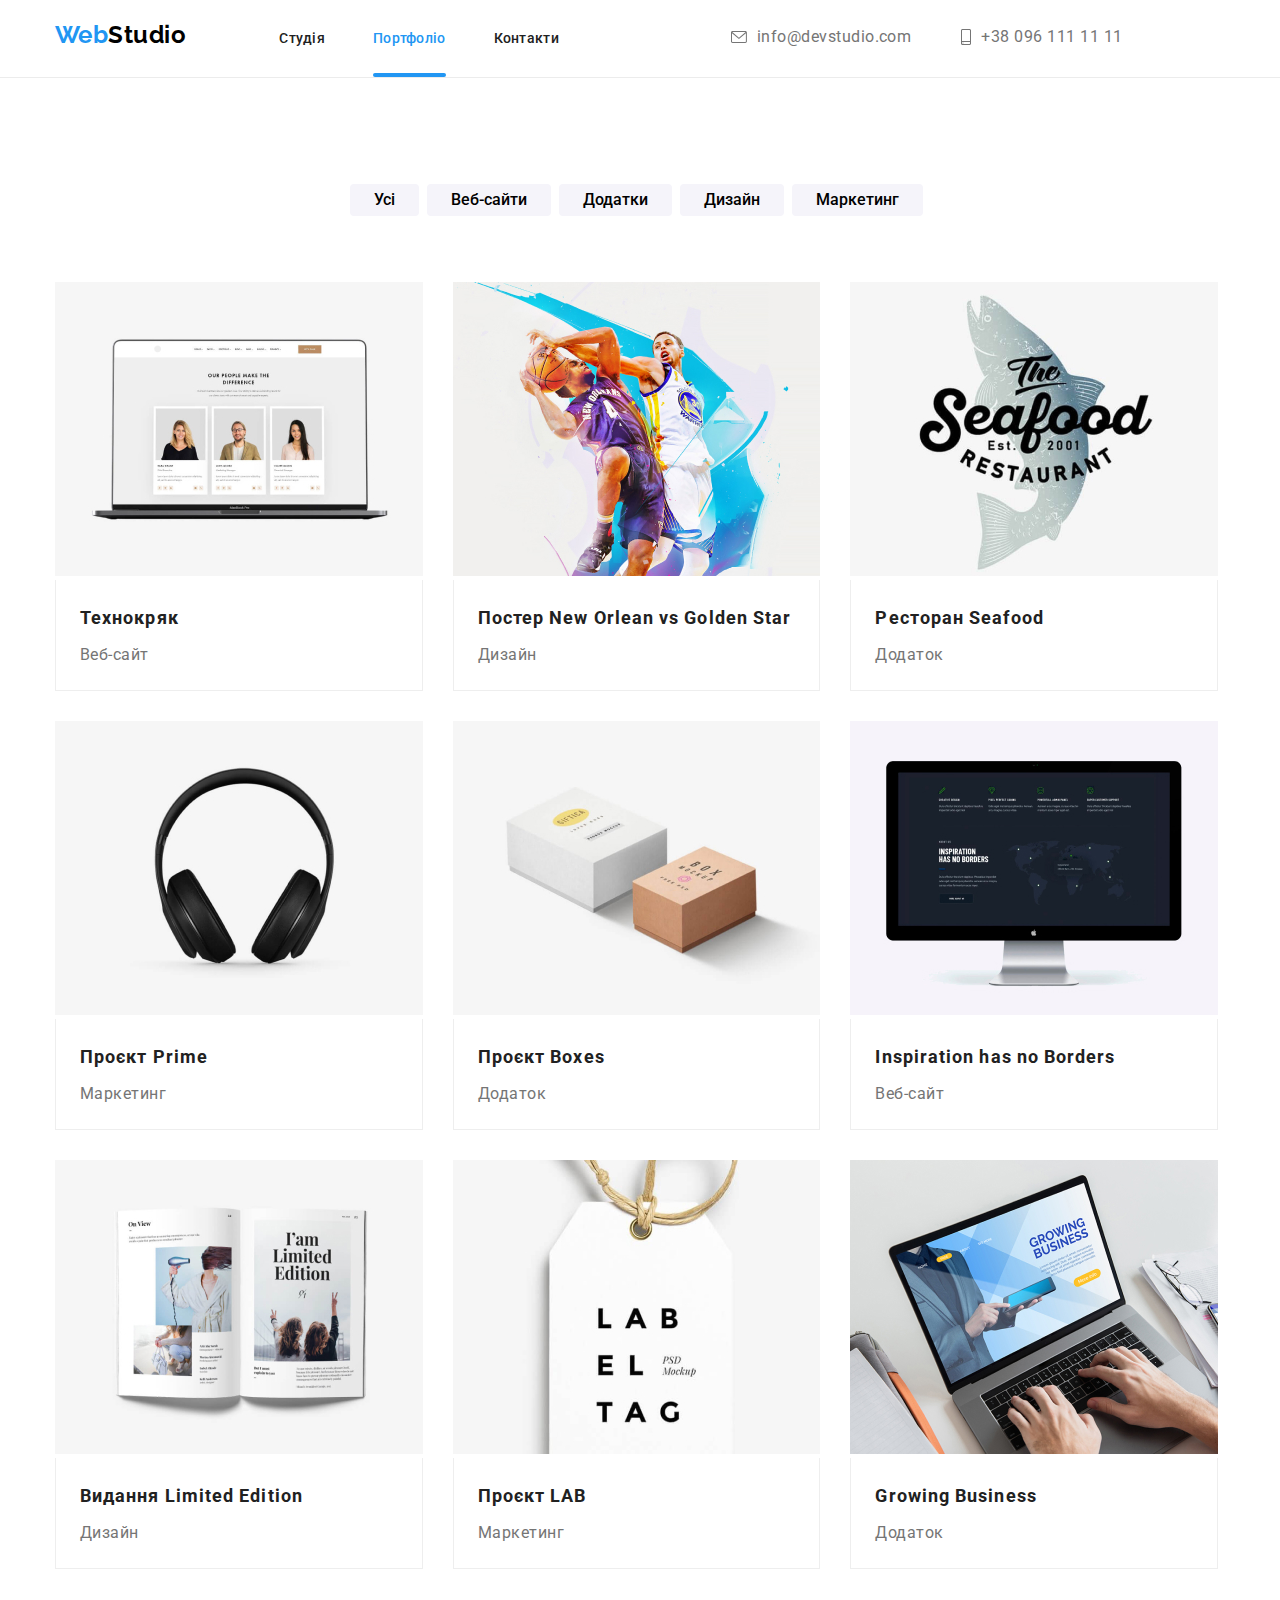
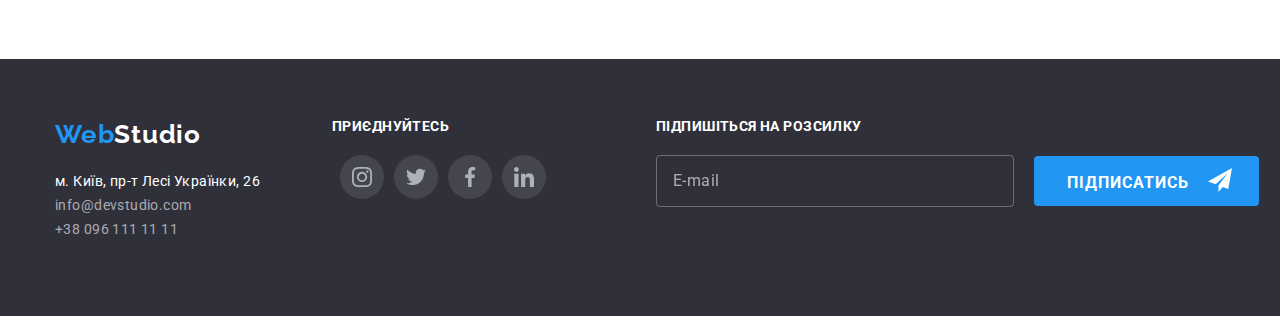
==== commit 666bd285: "Исправления" ====
--- a/portfolio.html
+++ b/portfolio.html
@@ -79,16 +79,15 @@
                 <a href="" class="portfolio--card">
                 <div class="portfolio--card__hover">
                     <img 
-                    srcset="
-                            ./images/tehnocryac@tab.jpg 354w,
-                            ./images/tehnocryac.jpg 370w,
-                            ./images/tehnocryac@mob.jpg 450w,
-                            ./images/tehnocryac@tab@2x.jpg 708w,
-                            ./images/tehnocryac@2x.jpg 740w,
-                            ./images/tehnocryac@mob@2x.jpg 900w"
-                    sizes="(min-width 1200px) 33vw, (min-width 768px) 50vw, 100vw"
-                    src="./images/tehnocryac.jpg" 
-                    alt="tehnocryac" class="portfolio--img" />
+                        srcset="./images/tehnocryac@mob.jpg 450w, 
+			                ./images/tehnocryac@mob@2x.jpg 900w, 
+			                ./images/tehnocryac@tab.jpg 354w, 
+			                ./images/tehnocryac@tab@2x.jpg 708w, 
+			                ./images/tehnocryac.jpg 370w, 
+			                ./images/tehnocryac@2x.jpg 740w"
+                  src="./images/tehnocryac.jpg"
+                  sizes="(min-width: 1200px) 370px, (min-width: 768px) 354px, 450px"
+                  alt="tehnocryac" />
                 <div class="portfolio--description">
                     <p>Ресурс пропонує комплексні пропозиції з різним рівнем функціоналу та сервісів. Все це дозволить відвідувачу отримати вичерпні відомості про компанію чи приватну особу.</p>
                 </div>
@@ -103,16 +102,13 @@
                 <div>
                 <a href="" class="portfolio--card">
                 <div class="portfolio--card__hover">
-                    <img 
-                   srcset="
-                        ./images/poster@tab.jpg 354w
-                        ./images/poster.jpg 370w,
-                        ./images/poster@mob.jpg 450ww,
-                        ./images/poster@2x.jpg 740w,
-                        ./images/poster@tab@2x.jpg 708w,
-                        ./images/poster@mob@2x.jpg 900w"
-                    src="./images/poster.jpg" alt="Постер" class="portfolio--img"
-                    >
+                    <img srcset="./images/poster@mob.jpg 450w, 
+                    			                ./images/poster@mob@2x.jpg 900w, 
+                    			                ./images/poster@tab.jpg 354w, 
+                    			                ./images/poster@tab@2x.jpg 708w, 
+                    			                ./images/poster.jpg 370w, 
+                    			                ./images/poster@2x.jpg 740w" src="./images/poster.jpg"
+                        sizes="(min-width: 1200px) 370px, (min-width: 768px) 354px, 450px" alt="Постер New Orlean vs Golden Star" />
                 <div class="portfolio--description">
                     <p>Ресурс пропонує комплексні пропозиції з різним рівнем функціоналу та сервісів. Все це дозволить відвідувачу
                         отримати вичерпні відомості про компанію чи приватну особу.</p>
@@ -128,15 +124,13 @@
                 <div>
                 <a href="" class="portfolio--card">
                 <div class="portfolio--card__hover">
-                    <img 
-                    srcset="./images/restoran.jpg 370w,
-                            ./images/restoran@2x.jpg 540w,
-                            ./images/restoran@mob.jpg 450ww,
-                            ./images/restoran@mob@2x.jpg 900w,
-                            ./images/restoran@tab.jpg 354w
-                            ./images/restoran@tab@2x.jpg 708w"
-                    src="./images/restoran.jpg" alt="" class="portfolio--img"
-                   >
+                    <img srcset="./images/restoran@mob.jpg 450w, 
+                    			                ./images/restoran@mob@2x.jpg 900w, 
+                    			                ./images/restoran@tab.jpg 354w, 
+                    			                ./images/restoran@tab@2x.jpg 708w, 
+                    			                ./images/restoran.jpg 370w, 
+                    			                ./images/restoran@2x.jpg 740w" src="./images/restoran.jpg"
+                        sizes="(min-width: 1200px) 370px, (min-width: 768px) 354px, 450px" alt="Ресторан Seafood" />
                 <div class="portfolio--description">
                     <p>Ресурс пропонує комплексні пропозиції з різним рівнем функціоналу та сервісів. Все це дозволить відвідувачу
                         отримати вичерпні відомості про компанію чи приватну особу.</p>
@@ -152,15 +146,15 @@
                 <div>
                 <a href="" class="portfolio--card">
                 <div class="portfolio--card__hover">
-                    <img 
-                    srcset="./images/prime.jpg 370w,
-                            ./images/prime@2x.jpg 540w,
-                            ./images/prime@mob.jpg 450ww,
-                            ./images/prime@mob@2x.jpg 900w,
-                            ./images/prime@tab.jpg 354w
-                            ./images/prime@tab@2x.jpg 708w"
-                    src="./images/prime.jpg" alt="" class="portfolio--img"
-                    >
+                    <img srcset="./images/tehnocryac@mob.jpg 450w, 
+                    			                ./images/prime@mob@2x.jpg 900w, 
+                    			                ./images/prime@tab.jpg 354w, 
+                    			                ./images/prime@tab@2x.jpg 708w, 
+                    			                ./images/prime.jpg 370w, 
+                    			                ./images/prime@2x.jpg 740w" 
+                        src="./images/prime.jpg"
+                        sizes="(min-width: 1200px) 370px, (min-width: 768px) 354px, 450px" 
+                        alt="prime" />
                 <div class="portfolio--description">
                     <p>Ресурс пропонує комплексні пропозиції з різним рівнем функціоналу та сервісів. Все це дозволить відвідувачу
                         отримати вичерпні відомості про компанію чи приватну особу.</p>
@@ -177,14 +171,15 @@
                 <a href="" class="portfolio--card">
                 <div class="portfolio--card__hover">
                     <img 
-                    srcset="./images/boxes.jpg 370w,
-                            ./images/boxes@2x.jpg 540w,
-                            ./images/boxes@mob.jpg 450ww,
-                            ./images/boxes@mob@2x.jpg 900w,
-                            ./images/boxes@tab.jpg 354w
-                            ./images/boxes@tab@2x.jpg 708w"
-                    src="./images/boxes.jpg" alt="" class="portfolio--img"
-                  >
+                        srcset="./images/boxes@mob.jpg 450w, 
+                                ./images/boxes@mob@2x.jpg 900w, 
+                                ./images/boxes@tab.jpg 354w, 
+                                ./images/boxes@tab@2x.jpg 708w, 
+                                ./images/boxes.jpg 370w, 
+                                ./images/boxes@2x.jpg 740w" 
+                                src="./images/boxes.jpg"
+                        sizes="(min-width: 1200px) 370px, (min-width: 768px) 354px, 450px" 
+                        alt="boxes" />
                 <div class="portfolio--description">
                     <p>Ресурс пропонує комплексні пропозиції з різним рівнем функціоналу та сервісів. Все це дозволить відвідувачу
                         отримати вичерпні відомості про компанію чи приватну особу.</p>
@@ -200,15 +195,13 @@
                 <div>
                 <a href="" class="portfolio--card">
                 <div class="portfolio--card__hover">
-                    <img 
-                    srcset="./images/borders.jpg 370w,
-                            ./images/borders@2x.jpg 540w,
-                            ./images/borders@mob.jpg 450ww,
-                            ./images/borders@mob@2x.jpg 900w,
-                            ./images/borders@tab.jpg 354w
-                            ./images/borders@tab@2x.jpg 708w"
-                    src="./images/borders.jpg" alt="" class="portfolio--img"
-                    >
+                    <img srcset="./images/borders@mob.jpg 450w, 
+                            ./images/borders@mob@2x.jpg 900w, 
+                            ./images/borders@tab.jpg 354w, 
+                            ./images/borders@tab@2x.jpg 708w, 
+                            ./images/borders.jpg 370w, 
+                            ./images/borders@2x.jpg 740w" src="./images/borders.jpg"
+                        sizes="(min-width: 1200px) 370px, (min-width: 768px) 354px, 450px" alt="borders" />
                 <div class="portfolio--description">
                     <p>Ресурс пропонує комплексні пропозиції з різним рівнем функціоналу та сервісів. Все це дозволить відвідувачу
                         отримати вичерпні відомості про компанію чи приватну особу.</p>
@@ -224,17 +217,13 @@
                 <div>
                 <a href="" class="portfolio--card">
                 <div class="portfolio--card__hover">
-                    <img 
-                    srcset="
-                            ./images/limited@tab.jpg 354,
-                            ./images/limited.jpg 370,
-                            ./images/limited@mob.jpg 450,
-                            ./images/limited@tab@2x.jpg 708,
-                            ./images/limited@2x.jpg 740,
-                            ./images/limited@mob@2x.jpg 900"
-                    src="./images/limited.jpg" 
-                    alt="gruwing" class="portfolio--img" 
-                    sizes="(min-width 1200px) 33vw, (min-width 768px) 50vw, 100vw"/>
+                    <img srcset="./images/limited@mob.jpg 450w, 
+                            ./images/limited@mob@2x.jpg 900w, 
+                            ./images/limited@tab.jpg 354w, 
+                            ./images/limited@tab@2x.jpg 708w, 
+                            ./images/limited.jpg 370w, 
+                            ./images/limited@2x.jpg 740w" src="./images/limited.jpg"
+                        sizes="(min-width: 1200px) 370px, (min-width: 768px) 354px, 450px" alt="limited" />
                 <div class="portfolio--description">
                     <p>Ресурс пропонує комплексні пропозиції з різним рівнем функціоналу та сервісів. Все це дозволить відвідувачу
                         отримати вичерпні відомості про компанію чи приватну особу.</p>
@@ -250,17 +239,13 @@
                 <div>
                 <a href="" class="portfolio--card">
                 <div class="portfolio--card__hover">
-                    <img 
-                    srcset="
-                            ./images/lab@tab.jpg 354,
-                            ./images/lab.jpg 370,
-                            ./images/lab@mob.jpg 450,
-                            ./images/lab@tab@2x.jpg 708,
-                            ./images/lab@2x.jpg 740,
-                            ./images/lab@mob@2x.jpg 900"
-                    src="./images/lab.jpg" 
-                    alt="gruwing" class="portfolio--img" 
-                    sizes="(min-width 1200px) 33vw, (min-width 768px) 50vw, 100vw"/>
+                    <img srcset="./images/lab@mob.jpg 450w, 
+                                ./images/lab@mob@2x.jpg 900w, 
+                                ./images/lab@tab.jpg 354w, 
+                                ./images/lab@tab@2x.jpg 708w, 
+                                ./images/lab.jpg 370w, 
+                                 ./images/lab@2x.jpg 740w" src="./images/lab.jpg"
+                        sizes="(min-width: 1200px) 370px, (min-width: 768px) 354px, 450px" alt="lab" />
                 <div class="portfolio--description">
                     <p>Ресурс пропонує комплексні пропозиції з різним рівнем функціоналу та сервісів. Все це дозволить відвідувачу
                         отримати вичерпні відомості про компанію чи приватну особу.</p>
@@ -276,17 +261,13 @@
                 <div>
                 <a href="" class="portfolio--card">
                 <div class="portfolio--card__hover">
-                    <img 
-                    srcset="
-                            ./images/gruwing@tab.jpg 354w,
-                            ./images/gruwing.jpg 370w,
-                            ./images/gruwing@mob.jpg 450w,
-                            ./images/gruwing@tab@2x.jpg 708w,
-                            ./images/gruwing@2x.jpg 740w,
-                            ./images/gruwing@mob@2x.jpg 900w"
-                    sizes="(min-width 1200px) 33vw, (min-width 768px) 50vw, 100vw"
-                    src="./images/gruwing.jpg" 
-                    alt="gruwing" class="portfolio--img" />
+                    <img srcset="./images/gruwing@mob.jpg 450w, 
+                            ./images/gruwing@mob@2x.jpg 900w, 
+                            ./images/gruwing@tab.jpg 354w, 
+                            ./images/gruwing@tab@2x.jpg 708w, 
+                            ./images/gruwing.jpg 370w, 
+                            ./images/gruwing@2x.jpg 740w" src="./images/gruwing.jpg"
+                        sizes="(min-width: 1200px) 370px, (min-width: 768px) 354px, 450px" alt="gruwing" />
                 <div class="portfolio--description">
                     <p>Ресурс пропонує комплексні пропозиції з різним рівнем функціоналу та сервісів. Все це дозволить відвідувачу
                         отримати вичерпні відомості про компанію чи приватну особу.</p>
--- a/css/main.min.css
+++ b/css/main.min.css
@@ -1 +1 @@
-@import"https://fonts.googleapis.com/css2?family=Raleway:wght@700&family=Roboto:wght@400;500;700;900&display=swap";/*! modern-normalize v1.1.0 | MIT License | https://github.com/sindresorhus/modern-normalize */*,::before,::after{-webkit-box-sizing:border-box;box-sizing:border-box}html{line-height:1.15;-webkit-text-size-adjust:100%;-moz-tab-size:4;-o-tab-size:4;tab-size:4}body{margin:0;font-family:system-ui,-apple-system,"Segoe UI",Roboto,Helvetica,Arial,sans-serif,"Apple Color Emoji","Segoe UI Emoji"}hr{height:0;color:inherit}abbr[title]{-webkit-text-decoration:underline dotted;text-decoration:underline dotted}b,strong{font-weight:bolder}code,kbd,samp,pre{font-family:ui-monospace,SFMono-Regular,Consolas,"Liberation Mono",Menlo,monospace;font-size:1em}small{font-size:80%}sub,sup{font-size:75%;line-height:0;position:relative;vertical-align:baseline}sub{bottom:-0.25em}sup{top:-0.5em}table{text-indent:0;border-color:inherit}button,input,optgroup,select,textarea{font-family:inherit;font-size:100%;line-height:1.15;margin:0}button,select{text-transform:none}button,[type=button],[type=reset],[type=submit]{-webkit-appearance:button}::-moz-focus-inner{border-style:none;padding:0}:-moz-focusring{outline:1px dotted ButtonText}:-moz-ui-invalid{box-shadow:none}legend{padding:0}progress{vertical-align:baseline}::-webkit-inner-spin-button,::-webkit-outer-spin-button{height:auto}[type=search]{-webkit-appearance:textfield;outline-offset:-2px}::-webkit-search-decoration{-webkit-appearance:none}::-webkit-file-upload-button{-webkit-appearance:button;font:inherit}summary{display:list-item}.logo{color:#000;font-family:Raleway,sans-serif;font-weight:700;font-size:24px;line-height:1.7;margin:0;text-decoration:none}@media screen and (min-width: 768px){.logo{margin-right:60px}}@media screen and (min-width: 1200px){.logo{margin-right:93px}}.logo-web{color:#2196f3}.body{font-family:Roboto,sans-serif;letter-spacing:.03em;color:#212121;margin:0}.body.is-open{overflow:hidden}ul{list-style:none}.container{padding-left:15px;padding-right:15px;margin-left:auto;margin-right:auto}@media screen and (min-width: 480px){.container{width:480px}}@media screen and (min-width: 768px){.container{width:768px}}@media screen and (min-width: 1200px){.container{width:1200px}}.page-header{text-decoration:none;position:relative}.menu-button{display:inline-block;padding:0;margin-left:auto;background-color:#fff;border:none;width:40px;height:40px}@media screen and (min-width: 768px){.menu-button{display:none}}.menu-container{display:none;background-color:#fff}.menu-container.is-open{display:block;overflow-y:scroll}@media screen and (max-width: 767px){.menu-container{position:absolute;top:0;left:0;width:100%;display:none;padding:48px 40px;-webkit-box-shadow:0px 4px 8px rgba(0,0,0,.04),0px 2px 4px rgba(0,0,0,.08),0px 1px 3px rgba(0,0,0,.16);box-shadow:0px 4px 8px rgba(0,0,0,.04),0px 2px 4px rgba(0,0,0,.08),0px 1px 3px rgba(0,0,0,.16)}}@media screen and (min-width: 768px){.menu-container{display:-webkit-box;display:-ms-flexbox;display:flex;-webkit-box-align:baseline;-ms-flex-align:baseline;align-items:baseline}}.menu-button--icon{position:absolute;top:10px;right:15px;z-index:2;fill:#757575;-webkit-transition:fill 250ms cubic-bezier(0.4, 0, 0.2, 1);transition:fill 250ms cubic-bezier(0.4, 0, 0.2, 1)}.menu-button--icon:hover,.menu-button--icon:focus{fill:#2196f3}.menu-button .icon-close{display:none}.menu-button.is-open .icon-menu{display:none}.menu-button.is-open .icon-close{display:block;z-index:2}.position{display:-webkit-box;display:-ms-flexbox;display:flex}@media screen and (min-width: 768px){.position{-webkit-box-align:baseline;-ms-flex-align:baseline;align-items:baseline}}.site-nav--link{font-size:40px;line-height:1.17;font-weight:500;letter-spacing:.02em;color:#212121;position:relative;text-decoration:none;-webkit-transition:color 250ms cubic-bezier(0.4, 0, 0.2, 1);transition:color 250ms cubic-bezier(0.4, 0, 0.2, 1)}.site-nav--link:not(last-child){margin-right:48px}.site-nav--link:hover,.site-nav--link:focus{color:#2196f3}@media screen and (min-width: 768px){.site-nav--link{padding-top:32px;padding-bottom:32px;display:block;font-size:14px;line-height:.9}}.site-nav--link__currentcolor{color:#2196f3}@media screen and (min-width: 768px){.site-nav--link__currentcolor::after{content:"";width:100%;height:4px;background-color:#2196f3;border-radius:2px;position:absolute;bottom:0;left:0}}@media screen and (min-width: 1200px){.site-nav{margin-right:124px}}@media screen and (max-width: 767px){.site-nav--list li{margin-bottom:32px}}.site-nav--list{padding:0;margin:0}@media screen and (max-width: 767px){.site-nav--list{margin:0 0 302px 0}}@media screen and (min-width: 768px){.site-nav--list{display:-webkit-box;display:-ms-flexbox;display:flex}}.page-header--border{border-bottom:1px solid #ececec}.page-header--contact{padding-left:0;padding-right:0}@media screen and (min-width: 1200px){.page-header--contact{display:-webkit-box;display:-ms-flexbox;display:flex}}.page-header--list{width:100%}.page-header--list:first-child{margin-right:50px}.page-header--link{display:-webkit-box;display:-ms-flexbox;display:flex;-webkit-box-align:center;-ms-flex-align:center;align-items:center}.page-header--icon{margin-right:10px}@media screen and (max-width: 767px){.page-header--icon{display:none}}.page-header--link{color:#757575;fill:#757575;text-decoration:none;-webkit-transition:color 250ms cubic-bezier(0.4, 0, 0.2, 1);transition:color 250ms cubic-bezier(0.4, 0, 0.2, 1);-webkit-transition:fill 250ms cubic-bezier(0.4, 0, 0.2, 1);transition:fill 250ms cubic-bezier(0.4, 0, 0.2, 1);position:relative}.page-header--link:hover,.page-header--link:focus{color:#2196f3;fill:#2196f3}@media screen and (max-width: 767px){.page-header--link__mobil-accent{font-weight:500;font-size:34px;line-height:40px;letter-spacing:.02em;color:#2196f3}}@media screen and (max-width: 767px){.page-header--link__position{position:absolute;bottom:134px;left:40px}}.page-header--social{padding:0;display:-webkit-box;display:-ms-flexbox;display:flex;margin-top:124px}.page-header--social li:not(:last-child){border-right:1px solid rgba(33,33,33,.2)}@media screen and (min-width: 768px){.page-header--social{display:none}}.page-header--sicial-link{padding:0;font-style:normal;font-weight:500;font-size:18px;line-height:1.22;letter-spacing:.02em;color:#2196f3;text-decoration:none;padding:10px}.page-header--sicial-link:not(:last-child){border-left:1px solid rgba(33,33,33,.2);-webkit-transform:rotate(90deg);transform:rotate(90deg)}@media screen and (min-width: 768px){.page-header--sicial-link{display:none}}.hero--title{color:#fff;font-weight:900;letter-spacing:.06em;text-transform:uppercase;margin-top:0;padding-top:118px;font-size:26px;line-height:1.36}@media screen and (min-width: 1200px){.hero--title{font-size:44px;line-height:1.36;padding-top:200px}}.hero--owerlay{background-image:-webkit-gradient(linear, left top, right top, from(rgba(47, 48, 58, 0.4)), to(rgba(47, 48, 58, 0.4))),url(../images/Header-desktop.jpg);background-image:linear-gradient(to right, rgba(47, 48, 58, 0.4), rgba(47, 48, 58, 0.4)),url(../images/Header-desktop.jpg);background-repeat:no-repeat;background-position:center;background-size:cover;border:1px solid #000;-webkit-box-shadow:0px 4px 4px rgba(0,0,0,.25);box-shadow:0px 4px 4px rgba(0,0,0,.25);margin-left:auto;margin-right:auto}@media screen and (max-width: 479px){.hero--owerlay{max-width:480px}}@media screen and (min-width: 480px)and (max-width: 768px){.hero--owerlay{width:480px}}@media screen and (min-width: 768px)and (max-width: 1199px){.hero--owerlay{width:768px}}@media screen and (min-width: 1200px){.hero--owerlay{max-width:1600px}}@media screen and (min-device-pixel-ratio: 2),screen and (-webkit-min-device-pixel-ratio: 2),screen and (min-resolution: 192dpi),screen and (min-resolution: 2dppx){.hero--owerlay{background-image:-webkit-gradient(linear, left top, right top, from(rgba(47, 48, 58, 0.4)), to(rgba(47, 48, 58, 0.4))),url(../images/Header-desktop@2x.jpg);background-image:linear-gradient(to right, rgba(47, 48, 58, 0.4), rgba(47, 48, 58, 0.4)),url(../images/Header-desktop@2x.jpg)}}.hero{text-align:center;margin-left:auto;margin-right:auto}@media screen and (min-width: 1200px){.hero{background-color:#2f303a}}@media screen and (max-width: 479px){.hero{max-width:480px}}@media screen and (min-width: 480px)and (max-width: 768px){.hero{width:480px}}@media screen and (min-width: 768px)and (max-width: 1199px){.hero{width:768px}}@media screen and (min-width: 1200px){.hero{max-width:1600px}}.hero--button{background:#2196f3;color:#fff;font-family:Roboto,sans-serif;font-weight:700;border-radius:4px;border-color:rgba(0,0,0,0);cursor:pointer;text-align:center;padding:10px 24px;margin-bottom:180px;font-size:16px;line-height:1.88;letter-spacing:.06em}@media screen and (min-width: 768px){.hero--button{margin-bottom:200px;padding:10px 32px}}.section{padding-top:60px;padding-bottom:60px}@media screen and (min-width: 768px){.section{max-width:768px;margin-left:auto;margin-right:auto}}@media screen and (min-width: 1200px){.section{padding-top:90px;padding-bottom:90px;max-width:1200px}}.predominantly--list{margin:0;padding-left:0}@media screen and (min-width: 768px){.predominantly--list{margin:-15px;border:none}}@media screen and (min-width: 1200px){.predominantly--list{display:-webkit-box;display:-ms-flexbox;display:flex;-webkit-box-pack:center;-ms-flex-pack:center;justify-content:center}}.predominantly--item{display:inline-block}@media screen and (min-width: 768px){.predominantly--item{margin:15px;width:350px}}@media screen and (min-width: 1200px){.predominantly--item{margin:0;width:270px}}.predominantly--head{list-style:none;position:absolute;clip:rect(0 0 0 0);width:1px;height:1px;margin:-1px}@media screen and (min-width: 1200px){.predominantly--item:not(:last-child){margin-right:30px}}.predominantly--icon{margin-left:auto;margin-right:auto}.predominantly--box{text-align:center;padding-top:25px;padding-bottom:25px;background:#f5f4fa;border-radius:4px;margin-right:auto;margin-left:auto}@media screen and (min-width: 768px){.predominantly--box{width:354px;height:120px;display:inline-block}}@media screen and (min-width: 1200px){.predominantly--box{height:120px;width:270px;display:-webkit-box;display:-ms-flexbox;display:flex;-webkit-box-align:center;-ms-flex-align:center;align-items:center}}.predominantly--title{font-size:14px;line-height:1.15;text-transform:uppercase;margin-bottom:10px;margin-top:30px}.predominantly--text{color:#757575;font-size:14px;line-height:1.7;margin-top:0;margin-bottom:30px}.section--title{font-weight:700;font-size:28px;line-height:1.18;color:#212121;text-align:center;margin-bottom:50px}@media screen and (min-width: 1200px){.section--title{font-size:36px;line-height:1.17}}.galery{padding-top:0;display:none}@media screen and (min-width: 1200px){.galery{display:block}}.galery--list{padding-left:0;display:-webkit-box;display:-ms-flexbox;display:flex;-webkit-box-pack:justify;-ms-flex-pack:justify;justify-content:space-between}.galery--item{position:relative;display:-webkit-box;display:-ms-flexbox;display:flex}.galery--title{font-weight:700;font-size:14px;line-height:1.14;text-align:center;letter-spacing:.03em;text-transform:uppercase;color:#fff;margin:0;background:rgba(47,48,58,.8);position:absolute;bottom:0;left:0;width:100%;height:70px;display:-webkit-box;display:-ms-flexbox;display:flex;-webkit-box-align:center;-ms-flex-align:center;align-items:center;-webkit-box-pack:center;-ms-flex-pack:center;justify-content:center}.team{background-color:#f5f4fa}.team--list{margin-bottom:30px;padding-left:0;margin:0}@media screen and (min-width: 768px){.team--list{margin:-15px}}.team--img{margin-left:auto;margin-right:auto;width:100%}.team--item{background:#fff;-webkit-box-shadow:0px 1px 3px rgba(0,0,0,.12),0px 1px 1px rgba(0,0,0,.14),0px 2px 1px rgba(0,0,0,.2);box-shadow:0px 1px 3px rgba(0,0,0,.12),0px 1px 1px rgba(0,0,0,.14),0px 2px 1px rgba(0,0,0,.2);border-radius:0px 0px 4px 4px;margin-bottom:30px;padding:0}@media screen and (max-width: 480px){.team--item{max-width:450px}}@media screen and (min-width: 768px){.team--item{display:inline-block;margin:15px;width:calc((100% - 60px)/2.1)}}@media screen and (min-width: 1200px){.team--item{width:calc((100% - 60px)/4.28)}}.team--title{font-weight:500;font-size:16px;line-height:1.2;margin-bottom:10px;text-align:center}@media screen and (min-width: 768px){.team--title{font-size:18px}}.team--text{color:#757575;font-size:16px;line-height:1.2;margin-top:0;margin-bottom:30px;text-align:center}.social-networks{display:-webkit-box;display:-ms-flexbox;display:flex;padding:0;-webkit-box-pack:center;-ms-flex-pack:center;justify-content:center}.social-networks--link{display:-webkit-box;display:-ms-flexbox;display:flex;width:44px;height:44px;-webkit-box-align:center;-ms-flex-align:center;align-items:center;-webkit-box-pack:center;-ms-flex-pack:center;justify-content:center;margin-bottom:30px;fill:#afb1b8;margin-right:10px;background-color:rgba(255,255,255,.1);border-radius:50%;-webkit-transition:fill 250ms cubic-bezier(0.4, 0, 0.2, 1);transition:fill 250ms cubic-bezier(0.4, 0, 0.2, 1);-webkit-transition:background-color 250ms cubic-bezier(0.4, 0, 0.2, 1);transition:background-color 250ms cubic-bezier(0.4, 0, 0.2, 1)}.social-networks--link:not(:last-child){margin-right:10px}.social-networks--link:hover,.social-networks--link:focus{fill:#fff;background-color:#2196f3}.client--list{padding:0;display:block;margin:-16px}@media screen and (min-width: 1200px){.client--list{display:-webkit-box;display:-ms-flexbox;display:flex;-webkit-box-pack:center;-ms-flex-pack:center;justify-content:center}}.client--item{display:inline-block;margin:15px;width:calc((100% - 65px)/2)}@media screen and (min-width: 1200px){.client--item{margin:0}}@media screen and (min-width: 480px){.client--item{width:200px}}@media screen and (min-width: 768px){.client--item{width:222px}}@media screen and (min-width: 1200px){.client--item{width:170px}}@media screen and (min-width: 1200px){.client--item:not(:last-child){margin-right:30px}}.client--icon{display:-webkit-box;display:-ms-flexbox;display:flex;border:1px solid;border-color:#afb1b8;border-radius:4px;-webkit-box-align:center;-ms-flex-align:center;align-items:center;-webkit-box-pack:center;-ms-flex-pack:center;justify-content:center;fill:#afb1b8;background:rgba(255,255,255,.1);-webkit-transition:border-color 250ms cubic-bezier(0.4, 0, 0.2, 1);transition:border-color 250ms cubic-bezier(0.4, 0, 0.2, 1);-webkit-transition:fill 250ms cubic-bezier(0.4, 0, 0.2, 1);transition:fill 250ms cubic-bezier(0.4, 0, 0.2, 1);height:92px}.client--icon:hover,.client--icon:focus{fill:#2196f3;border-color:#2196f3}.footer{background-color:#2f303a;padding-top:60px;padding-bottom:60px}.footer-logo{font-family:"Raleway";font-style:normal;font-weight:700;font-size:24px;line-height:1.17;text-align:center;letter-spacing:.03em;text-decoration:none;color:#fff;margin-bottom:20px}@media screen and (min-width: 1200px){.footer-logo{font-size:26px}}.footer--contact{margin-top:20px;padding:0;text-decoration:none;font-style:normal;font-size:14px;line-height:1.71;letter-spacing:.03em}.footer--address{text-align:center;margin-top:20px;text-decoration:none;color:#fff}.footer--link{text-decoration:none;text-align:center;color:rgba(255,255,255,.6);-webkit-transition:color 250ms cubic-bezier(0.4, 0, 0.2, 1);transition:color 250ms cubic-bezier(0.4, 0, 0.2, 1)}.footer--link:hover,.footer--link:focus{color:#2196f3}@media screen and (min-width: 1200px){.box{display:-webkit-box;display:-ms-flexbox;display:flex}}.box--address{text-align:center;display:inline-block;width:100%;margin-bottom:60px}@media screen and (min-width: 768px){.box--address{width:49%}}@media screen and (min-width: 1200px){.box--address{width:207px;text-align:start;margin-right:70px;margin-bottom:0}}.footer--title{font-weight:700;font-size:14px;line-height:1.14;text-align:center;letter-spacing:.03em;text-transform:uppercase;color:#fff;display:block;margin-bottom:20px}@media screen and (min-width: 1200px){.footer--title{text-align:left;display:block}}.box--social{text-align:center;display:inline-block;width:100%;vertical-align:top}@media screen and (min-width: 768px){.box--social{width:49%}}@media screen and (min-width: 1200px){.box--social{width:231px;margin-right:93px;margin-bottom:0}}.subscription{text-align:center;display:block;max-width:450px;margin-left:auto;margin-right:auto}@media screen and (min-width: 1200px){.subscription{display:-webkit-box;display:-ms-flexbox;display:flex;width:570px;margin:0}}.subscription--label{font-weight:700;font-size:14px;line-height:1.14;letter-spacing:.03em;text-transform:uppercase;color:#fff;display:block;margin-bottom:20px;text-align:left}.subscription--email{border:1px solid;border-color:rgba(255,255,255,.3);-webkit-filter:drop-shadow(0px 4px 4px rgba(0, 0, 0, 0.15));filter:drop-shadow(0px 4px 4px rgba(0, 0, 0, 0.15));border-radius:4px;background-color:rgba(0,0,0,0);letter-spacing:.03em;padding:15px 16px;color:#fff;font-size:16px;line-height:1.25;display:inline-block;width:100%;margin:0}.subscription--email::-webkit-input-placeholder{color:rgba(255,255,255,.6)}.subscription--email::-moz-placeholder{color:rgba(255,255,255,.6)}.subscription--email:-ms-input-placeholder{color:rgba(255,255,255,.6)}.subscription--email::-ms-input-placeholder{color:rgba(255,255,255,.6)}.subscription--email::placeholder{color:rgba(255,255,255,.6)}.subscription--email:focus{border-color:rgba(255,255,255,.3)}@media screen and (min-width: 1200px){.subscription--email{width:358px}}.subscription--button{padding:10px 28px 10px 31px;background-color:#2196f3;font-weight:700;font-size:16px;line-height:1.87;text-align:center;letter-spacing:.06em;color:#fff;border-radius:4px;border-color:rgba(0,0,0,0);text-transform:uppercase;display:-webkit-box;display:-ms-flexbox;display:flex;max-height:50px;margin-left:auto;margin-right:auto;margin-top:20px}@media screen and (min-width: 1200px){.subscription--button{margin-top:0;margin-left:20px;padding:10px 68px 10px 31px;position:relative}}@media screen and (min-width: 1200px){.subscription--position{display:-webkit-box;display:-ms-flexbox;display:flex;-webkit-box-align:center;-ms-flex-align:center;align-items:center}}.subscription--icon{margin-left:12px}@media screen and (min-width: 1200px){.subscription--icon{position:absolute;top:10px;right:25px}}.backdrop{background-color:rgba(0,0,0,.2);width:100%;height:100%;opacity:1;z-index:3;-webkit-transition:opacity 250ms cubic-bezier(0.4, 0, 0.2, 1);transition:opacity 250ms cubic-bezier(0.4, 0, 0.2, 1);padding:93px 15px;overflow-y:scroll;position:fixed;left:0;top:0}.is-hidden{opacity:0;pointer-events:none;visibility:hidden}body.modal-open{overflow:hidden}.modal{max-width:480px;margin-left:auto;margin-right:auto;max-width:480px;padding:8px;background:#fff;-webkit-box-shadow:0px 1px 3px rgba(0,0,0,.12),0px 1px 1px rgba(0,0,0,.14),0px 2px 1px rgba(0,0,0,.2);box-shadow:0px 1px 3px rgba(0,0,0,.12),0px 1px 1px rgba(0,0,0,.14),0px 2px 1px rgba(0,0,0,.2);border-radius:4px}@media screen and (min-width: 480px){.modal{width:450px}}@media screen and (min-width: 1200px){.modal{width:528px;height:581px;position:absolute;top:50%;left:50%;-webkit-transition:-webkit-transform 250ms cubic-bezier(0.4, 0, 0.2, 1);transition:-webkit-transform 250ms cubic-bezier(0.4, 0, 0.2, 1);transition:transform 250ms cubic-bezier(0.4, 0, 0.2, 1);transition:transform 250ms cubic-bezier(0.4, 0, 0.2, 1), -webkit-transform 250ms cubic-bezier(0.4, 0, 0.2, 1);-webkit-transform:translate(-50%, -50%) scale(1);transform:translate(-50%, -50%) scale(1)}}.button-exit{background-color:#fff;border:1px solid rgba(0,0,0,.1);width:30px;height:30px;border-radius:50%;display:block;margin-left:auto;cursor:pointer;text-align:center;padding:0;fill:#000}.button-exit:hover{-webkit-transition:fill 250ms cubic-bezier(0.4, 0, 0.2, 1);transition:fill 250ms cubic-bezier(0.4, 0, 0.2, 1);fill:#2196f3}@media screen and (min-width: 1200px){.button-exit{position:absolute;top:8px;right:8px}}.modal--head{font-weight:700;font-size:20px;line-height:1.15;text-align:center;letter-spacing:.03em;color:#212121;margin:40px 40px 12px 40px}.modal-form{display:-webkit-box;display:-ms-flexbox;display:flex;-webkit-box-orient:vertical;-webkit-box-direction:normal;-ms-flex-direction:column;flex-direction:column;padding:0 40px 40px 40px;fill:#000}.modal-form--label{font-size:12px;line-height:1.16;letter-spacing:.01em;color:#757575;margin-bottom:4px;position:relative;display:-webkit-box;display:-ms-flexbox;display:flex;-webkit-box-orient:vertical;-webkit-box-direction:normal;-ms-flex-direction:column;flex-direction:column;-webkit-transition:fill 250ms cubic-bezier(0.4, 0, 0.2, 1);transition:fill 250ms cubic-bezier(0.4, 0, 0.2, 1)}.modal-form--label:focus-within{fill:#2196f3}.modal-form--input{font-size:16px;line-height:1.87;border:1px solid;border-color:rgba(33,33,33,.2);border-radius:4px;height:40px;margin-bottom:10px;padding-left:49.8px;display:block;-webkit-transition:border-color 250ms cubic-bezier(0.4, 0, 0.2, 1);transition:border-color 250ms cubic-bezier(0.4, 0, 0.2, 1);outline:none}.modal-form--input:focus{border-color:#2196f3}.modal-form--icon{position:absolute;top:25px;left:20px}.modal-form--textarea{resize:none;width:100%;border:1px solid;border-color:rgba(33,33,33,.2);border-radius:4px;margin-bottom:20px;color:rgba(117,117,117,.5);font-family:"Roboto";font-style:normal;font-weight:400;padding:12px 16px;outline:none;-webkit-transition:border-color 250ms cubic-bezier(0.4, 0, 0.2, 1);transition:border-color 250ms cubic-bezier(0.4, 0, 0.2, 1)}.modal-form--textarea:focus{border-color:#2196f3}.modal--submit{letter-spacing:.06em;color:#fff;font-weight:700;font-size:16px;line-height:1.87;padding:10px 52px;background-color:#2196f3;border-color:rgba(0,0,0,0);margin:30px auto 40px auto;border-radius:4px;-webkit-box-shadow:none;box-shadow:none;cursor:pointer;-webkit-transition:-webkit-box-shadow 250ms cubic-bezier(0.4, 0, 0.2, 1);transition:-webkit-box-shadow 250ms cubic-bezier(0.4, 0, 0.2, 1);transition:box-shadow 250ms cubic-bezier(0.4, 0, 0.2, 1);transition:box-shadow 250ms cubic-bezier(0.4, 0, 0.2, 1), -webkit-box-shadow 250ms cubic-bezier(0.4, 0, 0.2, 1)}.modal--submit:hover{-webkit-box-shadow:0px 4px 4px rgba(0,0,0,.15);box-shadow:0px 4px 4px rgba(0,0,0,.15)}.checkbox--label{letter-spacing:.03em;font-size:12px;line-height:14px;color:#757575;display:-webkit-box;display:-ms-flexbox;display:flex;-webkit-box-align:center;-ms-flex-align:center;align-items:center;margin-left:24px;position:relative}.checkbox{-webkit-appearance:none;-moz-appearance:none;appearance:none;position:absolute}.checkbox--link{color:#2196f3;margin-left:8px}.checkbox--icon{width:16px;height:15px;display:block;border-radius:4px;border:2px solid #212121;margin-right:8px;position:absolute;-webkit-transition:opacity 250ms cubic-bezier(0.4, 0, 0.2, 1);transition:opacity 250ms cubic-bezier(0.4, 0, 0.2, 1);left:-24px;-webkit-transition:background-color 250ms cubic-bezier(0.4, 0, 0.2, 1);transition:background-color 250ms cubic-bezier(0.4, 0, 0.2, 1)}.checkbox--icon svg{opacity:0;-webkit-transition:opacity 250ms cubic-bezier(0.4, 0, 0.2, 1);transition:opacity 250ms cubic-bezier(0.4, 0, 0.2, 1)}.checkbox:checked~.checkbox--icon svg{opacity:1}.checkbox:checked~.checkbox--icon{border-color:#2196f3;background-color:#2196f3}.portfolio--header{list-style:none;position:absolute;clip:rect(0 0 0 0);width:1px;height:1px;margin:-1px}.filter{padding:0}@media screen and (min-width: 768px){.filter{display:-webkit-box;display:-ms-flexbox;display:flex;-webkit-box-pack:center;-ms-flex-pack:center;justify-content:center}}.filter--items{margin-right:8px;margin-bottom:15px;display:inline-block}@media screen and (min-width: 768px){.filter--items{margin-bottom:50px}}.filter--button{font-weight:500;font-size:16px;line-height:1.62;padding-left:22px;padding-right:22px;background-color:#f5f4fa;border-radius:4px;border-color:rgba(0,0,0,0);font-family:Roboto,sans-serif;cursor:pointer;-webkit-box-shadow:none;box-shadow:none;-webkit-transition:background-color 250ms cubic-bezier(0.4, 0, 0.2, 1);transition:background-color 250ms cubic-bezier(0.4, 0, 0.2, 1);-webkit-transition:color 250ms cubic-bezier(0.4, 0, 0.2, 1);transition:color 250ms cubic-bezier(0.4, 0, 0.2, 1);-webkit-transition:-webkit-box-shadow 250ms cubic-bezier(0.4, 0, 0.2, 1);transition:-webkit-box-shadow 250ms cubic-bezier(0.4, 0, 0.2, 1);transition:box-shadow 250ms cubic-bezier(0.4, 0, 0.2, 1);transition:box-shadow 250ms cubic-bezier(0.4, 0, 0.2, 1), -webkit-box-shadow 250ms cubic-bezier(0.4, 0, 0.2, 1)}.filter--button:hover,.filter--button:focus{background-color:#2196f3;color:#fff;-webkit-box-shadow:0px 3px 1px rgba(0,0,0,.1),0px 1px 2px rgba(0,0,0,.08),0px 2px 2px rgba(0,0,0,.12);box-shadow:0px 3px 1px rgba(0,0,0,.1),0px 1px 2px rgba(0,0,0,.08),0px 2px 2px rgba(0,0,0,.12)}.portfolio--list{padding:0}@media screen and (max-width: 767px){.portfolio--list{max-width:450px}}@media screen and (min-width: 768px){.portfolio--list{margin:-15px}}.portfolio--items{margin-bottom:30px}@media screen and (max-width: 480px){.portfolio--items{width:450px}}@media screen and (min-width: 768px){.portfolio--items{margin:15px;width:calc((100% - 60px)/2.2)}}@media screen and (min-width: 1200px){.portfolio--items{width:calc((100% - 60px)/3.1)}}.portfolio--items:hover{-webkit-box-shadow:0px 1px 1px rgba(0,0,0,.12),0px 4px 4px rgba(0,0,0,.06),1px 4px 6px rgba(0,0,0,.16);box-shadow:0px 1px 1px rgba(0,0,0,.12),0px 4px 4px rgba(0,0,0,.06),1px 4px 6px rgba(0,0,0,.16)}.portfolio--card{text-decoration:none}.portfolio--card__hover{position:relative;overflow:hidden}.portfolio--img{width:100%;display:block;-webkit-box-shadow:none;box-shadow:none;-webkit-transition:-webkit-box-shadow 250ms cubic-bezier(0.4, 0, 0.2, 1);transition:-webkit-box-shadow 250ms cubic-bezier(0.4, 0, 0.2, 1);transition:box-shadow 250ms cubic-bezier(0.4, 0, 0.2, 1);transition:box-shadow 250ms cubic-bezier(0.4, 0, 0.2, 1), -webkit-box-shadow 250ms cubic-bezier(0.4, 0, 0.2, 1)}.portfolio--description{margin:0;padding:63px 24px;font-size:18px;line-height:1.55;letter-spacing:.03em;color:#fff;background:rgba(33,150,243,.9);position:absolute;-webkit-transition:-webkit-transform 250ms cubic-bezier(0.4, 0, 0.2, 1);transition:-webkit-transform 250ms cubic-bezier(0.4, 0, 0.2, 1);transition:transform 250ms cubic-bezier(0.4, 0, 0.2, 1);transition:transform 250ms cubic-bezier(0.4, 0, 0.2, 1), -webkit-transform 250ms cubic-bezier(0.4, 0, 0.2, 1)}@media screen and (max-width: 767px){.portfolio--description{width:100%}}.portfolio--card:hover .portfolio--description{-webkit-transform:translateY(-100%);transform:translateY(-100%)}.portfolio--signature{border-right:1px solid #eee;border-left:1px solid #eee;border-bottom:1px solid #eee;color:#757575}.portfolio--title{font-weight:700;font-size:18px;line-height:2;letter-spacing:.06em;margin:0px 0 4px 24px;padding-top:20px;color:#212121}.portfolio--text{font-size:16px;line-height:1.87;margin-bottom:20px;margin-top:0;margin-left:24px}@media screen and (max-width: 1200px){.portfolio--text:first-child{padding-bottom:0}}/*# sourceMappingURL=main.min.css.map */+@import"https://fonts.googleapis.com/css2?family=Raleway:wght@700&family=Roboto:wght@400;500;700;900&display=swap";/*! modern-normalize v1.1.0 | MIT License | https://github.com/sindresorhus/modern-normalize */*,::before,::after{-webkit-box-sizing:border-box;box-sizing:border-box}html{line-height:1.15;-webkit-text-size-adjust:100%;-moz-tab-size:4;-o-tab-size:4;tab-size:4}body{margin:0;font-family:system-ui,-apple-system,"Segoe UI",Roboto,Helvetica,Arial,sans-serif,"Apple Color Emoji","Segoe UI Emoji"}hr{height:0;color:inherit}abbr[title]{-webkit-text-decoration:underline dotted;text-decoration:underline dotted}b,strong{font-weight:bolder}code,kbd,samp,pre{font-family:ui-monospace,SFMono-Regular,Consolas,"Liberation Mono",Menlo,monospace;font-size:1em}small{font-size:80%}sub,sup{font-size:75%;line-height:0;position:relative;vertical-align:baseline}sub{bottom:-0.25em}sup{top:-0.5em}table{text-indent:0;border-color:inherit}button,input,optgroup,select,textarea{font-family:inherit;font-size:100%;line-height:1.15;margin:0}button,select{text-transform:none}button,[type=button],[type=reset],[type=submit]{-webkit-appearance:button}::-moz-focus-inner{border-style:none;padding:0}:-moz-focusring{outline:1px dotted ButtonText}:-moz-ui-invalid{box-shadow:none}legend{padding:0}progress{vertical-align:baseline}::-webkit-inner-spin-button,::-webkit-outer-spin-button{height:auto}[type=search]{-webkit-appearance:textfield;outline-offset:-2px}::-webkit-search-decoration{-webkit-appearance:none}::-webkit-file-upload-button{-webkit-appearance:button;font:inherit}summary{display:list-item}.logo{color:#000;font-family:Raleway,sans-serif;font-weight:700;font-size:24px;line-height:1.7;margin:0;text-decoration:none}@media screen and (min-width: 768px){.logo{margin-right:60px}}@media screen and (min-width: 1200px){.logo{margin-right:93px}}.logo-web{color:#2196f3}.body{font-family:Roboto,sans-serif;letter-spacing:.03em;color:#212121;margin:0}.body.is-open{overflow:hidden}ul{list-style:none}.container{padding-left:15px;padding-right:15px;margin-left:auto;margin-right:auto}@media screen and (min-width: 480px){.container{width:480px}}@media screen and (min-width: 768px){.container{width:768px}}@media screen and (min-width: 1200px){.container{width:1200px}}.page-header{text-decoration:none;position:relative}.menu-button{display:inline-block;padding:0;margin-left:auto;background-color:#fff;border:none;width:40px;height:40px}@media screen and (min-width: 768px){.menu-button{display:none}}.menu-container{display:none;background-color:#fff}.menu-container.is-open{display:block;overflow-y:scroll}@media screen and (max-width: 767px){.menu-container{position:absolute;top:0;left:0;width:100%;display:none;padding:48px 40px;-webkit-box-shadow:0px 4px 8px rgba(0,0,0,.04),0px 2px 4px rgba(0,0,0,.08),0px 1px 3px rgba(0,0,0,.16);box-shadow:0px 4px 8px rgba(0,0,0,.04),0px 2px 4px rgba(0,0,0,.08),0px 1px 3px rgba(0,0,0,.16)}}@media screen and (min-width: 768px){.menu-container{display:-webkit-box;display:-ms-flexbox;display:flex;-webkit-box-align:baseline;-ms-flex-align:baseline;align-items:baseline}}.menu-button--icon{position:absolute;top:10px;right:15px;z-index:2;fill:#757575;-webkit-transition:fill 250ms cubic-bezier(0.4, 0, 0.2, 1);transition:fill 250ms cubic-bezier(0.4, 0, 0.2, 1)}.menu-button--icon:hover,.menu-button--icon:focus{fill:#2196f3}.menu-button .icon-close{display:none}.menu-button.is-open .icon-menu{display:none}.menu-button.is-open .icon-close{display:block;z-index:2}.position{display:-webkit-box;display:-ms-flexbox;display:flex}@media screen and (min-width: 768px){.position{-webkit-box-align:baseline;-ms-flex-align:baseline;align-items:baseline}}.site-nav--link{font-size:40px;line-height:1.17;font-weight:500;letter-spacing:.02em;color:#212121;position:relative;text-decoration:none;-webkit-transition:color 250ms cubic-bezier(0.4, 0, 0.2, 1);transition:color 250ms cubic-bezier(0.4, 0, 0.2, 1)}.site-nav--link:not(last-child){margin-right:48px}.site-nav--link:hover,.site-nav--link:focus{color:#2196f3}@media screen and (min-width: 768px){.site-nav--link{padding-top:32px;padding-bottom:32px;display:block;font-size:14px;line-height:.9}}.site-nav--link__currentcolor{color:#2196f3}@media screen and (min-width: 768px){.site-nav--link__currentcolor::after{content:"";width:100%;height:4px;background-color:#2196f3;border-radius:2px;position:absolute;bottom:0;left:0}}@media screen and (min-width: 1200px){.site-nav{margin-right:124px}}@media screen and (max-width: 767px){.site-nav--list li{margin-bottom:32px}}.site-nav--list{padding:0;margin:0}@media screen and (max-width: 767px){.site-nav--list{margin:0 0 302px 0}}@media screen and (min-width: 768px){.site-nav--list{display:-webkit-box;display:-ms-flexbox;display:flex}}.page-header--border{border-bottom:1px solid #ececec}.page-header--contact{padding-left:0;padding-right:0}@media screen and (min-width: 1200px){.page-header--contact{display:-webkit-box;display:-ms-flexbox;display:flex}}.page-header--list{width:100%}.page-header--list:first-child{margin-right:50px}.page-header--link{display:-webkit-box;display:-ms-flexbox;display:flex;-webkit-box-align:center;-ms-flex-align:center;align-items:center}.page-header--icon{margin-right:10px}@media screen and (max-width: 767px){.page-header--icon{display:none}}.page-header--link{color:#757575;fill:#757575;text-decoration:none;-webkit-transition:color 250ms cubic-bezier(0.4, 0, 0.2, 1);transition:color 250ms cubic-bezier(0.4, 0, 0.2, 1);-webkit-transition:fill 250ms cubic-bezier(0.4, 0, 0.2, 1);transition:fill 250ms cubic-bezier(0.4, 0, 0.2, 1);position:relative}.page-header--link:hover,.page-header--link:focus{color:#2196f3;fill:#2196f3}@media screen and (max-width: 767px){.page-header--link__mobil-accent{font-weight:500;font-size:34px;line-height:40px;letter-spacing:.02em;color:#2196f3}}@media screen and (max-width: 767px){.page-header--link__position{position:absolute;bottom:134px;left:40px}}.page-header--social{padding:0;display:-webkit-box;display:-ms-flexbox;display:flex;margin-top:124px}.page-header--social li:not(:last-child){border-right:1px solid rgba(33,33,33,.2)}@media screen and (min-width: 768px){.page-header--social{display:none}}.page-header--sicial-link{padding:0;font-style:normal;font-weight:500;font-size:18px;line-height:1.22;letter-spacing:.02em;color:#2196f3;text-decoration:none;padding:10px}.page-header--sicial-link:not(:last-child){border-left:1px solid rgba(33,33,33,.2);-webkit-transform:rotate(90deg);transform:rotate(90deg)}@media screen and (min-width: 768px){.page-header--sicial-link{display:none}}.hero--title{color:#fff;font-weight:900;letter-spacing:.06em;text-transform:uppercase;margin-top:0;padding-top:118px;font-size:26px;line-height:1.36}@media screen and (min-width: 1200px){.hero--title{font-size:44px;line-height:1.36;padding-top:200px}}.hero--owerlay{background-image:-webkit-gradient(linear, left top, right top, from(rgba(47, 48, 58, 0.4)), to(rgba(47, 48, 58, 0.4))),url(../images/Header-desktop.jpg);background-image:linear-gradient(to right, rgba(47, 48, 58, 0.4), rgba(47, 48, 58, 0.4)),url(../images/Header-desktop.jpg);background-repeat:no-repeat;background-position:center;background-size:cover;border:1px solid #000;-webkit-box-shadow:0px 4px 4px rgba(0,0,0,.25);box-shadow:0px 4px 4px rgba(0,0,0,.25);margin-left:auto;margin-right:auto}@media screen and (max-width: 479px){.hero--owerlay{max-width:480px}}@media screen and (min-width: 480px)and (max-width: 768px){.hero--owerlay{width:480px}}@media screen and (min-width: 768px)and (max-width: 1199px){.hero--owerlay{width:768px}}@media screen and (min-width: 1200px){.hero--owerlay{max-width:1600px}}@media screen and (min-device-pixel-ratio: 2),screen and (-webkit-min-device-pixel-ratio: 2),screen and (min-resolution: 192dpi),screen and (min-resolution: 2dppx){.hero--owerlay{background-image:-webkit-gradient(linear, left top, right top, from(rgba(47, 48, 58, 0.4)), to(rgba(47, 48, 58, 0.4))),url(../images/Header-desktop@2x.jpg);background-image:linear-gradient(to right, rgba(47, 48, 58, 0.4), rgba(47, 48, 58, 0.4)),url(../images/Header-desktop@2x.jpg)}}.hero{text-align:center;margin-left:auto;margin-right:auto}@media screen and (min-width: 1200px){.hero{background-color:#2f303a}}@media screen and (max-width: 479px){.hero{max-width:480px}}@media screen and (min-width: 480px)and (max-width: 768px){.hero{width:480px}}@media screen and (min-width: 768px)and (max-width: 1199px){.hero{width:768px}}@media screen and (min-width: 1200px){.hero{max-width:1600px}}.hero--button{background:#2196f3;color:#fff;font-family:Roboto,sans-serif;font-weight:700;border-radius:4px;border-color:rgba(0,0,0,0);cursor:pointer;text-align:center;padding:10px 24px;margin-bottom:180px;font-size:16px;line-height:1.88;letter-spacing:.06em}@media screen and (min-width: 768px){.hero--button{margin-bottom:200px;padding:10px 32px}}.section{padding-top:60px;padding-bottom:60px}@media screen and (min-width: 768px){.section{max-width:768px;margin-left:auto;margin-right:auto}}@media screen and (min-width: 1200px){.section{padding-top:90px;padding-bottom:90px;max-width:1200px}}.predominantly--list{margin:0;padding-left:0}@media screen and (min-width: 768px){.predominantly--list{margin:-15px;border:none}}@media screen and (min-width: 1200px){.predominantly--list{display:-webkit-box;display:-ms-flexbox;display:flex;-webkit-box-pack:center;-ms-flex-pack:center;justify-content:center}}.predominantly--item{display:inline-block}@media screen and (min-width: 768px){.predominantly--item{margin:15px;width:350px}}@media screen and (min-width: 1200px){.predominantly--item{margin:0;width:270px}}.predominantly--head{list-style:none;position:absolute;clip:rect(0 0 0 0);width:1px;height:1px;margin:-1px}@media screen and (min-width: 1200px){.predominantly--item:not(:last-child){margin-right:30px}}.predominantly--icon{margin-left:auto;margin-right:auto}.predominantly--box{text-align:center;padding-top:25px;padding-bottom:25px;background:#f5f4fa;border-radius:4px;margin-right:auto;margin-left:auto}@media screen and (min-width: 768px){.predominantly--box{width:354px;height:120px;display:inline-block}}@media screen and (min-width: 1200px){.predominantly--box{height:120px;width:270px;display:-webkit-box;display:-ms-flexbox;display:flex;-webkit-box-align:center;-ms-flex-align:center;align-items:center}}.predominantly--title{font-size:14px;line-height:1.15;text-transform:uppercase;margin-bottom:10px;margin-top:30px}.predominantly--text{color:#757575;font-size:14px;line-height:1.7;margin-top:0;margin-bottom:30px}.section--title{font-weight:700;font-size:28px;line-height:1.18;color:#212121;text-align:center;margin-bottom:50px}@media screen and (min-width: 1200px){.section--title{font-size:36px;line-height:1.17}}.galery{padding-top:0;display:none}@media screen and (min-width: 1200px){.galery{display:block}}.galery--list{padding-left:0;display:-webkit-box;display:-ms-flexbox;display:flex;-webkit-box-pack:justify;-ms-flex-pack:justify;justify-content:space-between}.galery--item{position:relative;display:-webkit-box;display:-ms-flexbox;display:flex}.galery--title{font-weight:700;font-size:14px;line-height:1.14;text-align:center;letter-spacing:.03em;text-transform:uppercase;color:#fff;margin:0;background:rgba(47,48,58,.8);position:absolute;bottom:0;left:0;width:100%;height:70px;display:-webkit-box;display:-ms-flexbox;display:flex;-webkit-box-align:center;-ms-flex-align:center;align-items:center;-webkit-box-pack:center;-ms-flex-pack:center;justify-content:center}.team{background-color:#f5f4fa}.team--list{margin-bottom:30px;padding-left:0;margin:0}@media screen and (min-width: 768px){.team--list{margin:-15px}}.team--img{margin-left:auto;margin-right:auto;width:100%}.team--item{background:#fff;-webkit-box-shadow:0px 1px 3px rgba(0,0,0,.12),0px 1px 1px rgba(0,0,0,.14),0px 2px 1px rgba(0,0,0,.2);box-shadow:0px 1px 3px rgba(0,0,0,.12),0px 1px 1px rgba(0,0,0,.14),0px 2px 1px rgba(0,0,0,.2);border-radius:0px 0px 4px 4px;margin-bottom:30px;padding:0}@media screen and (max-width: 480px){.team--item{max-width:450px}}@media screen and (min-width: 768px){.team--item{display:inline-block;margin:15px;width:calc((100% - 60px)/2.1)}}@media screen and (min-width: 1200px){.team--item{width:calc((100% - 60px)/4.28)}}.team--title{font-weight:500;font-size:16px;line-height:1.2;margin-bottom:10px;text-align:center}@media screen and (min-width: 768px){.team--title{font-size:18px}}.team--text{color:#757575;font-size:16px;line-height:1.2;margin-top:0;margin-bottom:30px;text-align:center}.social-networks{display:-webkit-box;display:-ms-flexbox;display:flex;padding:0;-webkit-box-pack:center;-ms-flex-pack:center;justify-content:center}.social-networks--link{display:-webkit-box;display:-ms-flexbox;display:flex;width:44px;height:44px;-webkit-box-align:center;-ms-flex-align:center;align-items:center;-webkit-box-pack:center;-ms-flex-pack:center;justify-content:center;margin-bottom:30px;fill:#afb1b8;margin-right:10px;background-color:rgba(255,255,255,.1);border-radius:50%;-webkit-transition:fill 250ms cubic-bezier(0.4, 0, 0.2, 1);transition:fill 250ms cubic-bezier(0.4, 0, 0.2, 1);-webkit-transition:background-color 250ms cubic-bezier(0.4, 0, 0.2, 1);transition:background-color 250ms cubic-bezier(0.4, 0, 0.2, 1)}.social-networks--link:not(:last-child){margin-right:10px}.social-networks--link:hover,.social-networks--link:focus{fill:#fff;background-color:#2196f3}.client--list{padding:0;display:block;margin:-16px}@media screen and (min-width: 1200px){.client--list{display:-webkit-box;display:-ms-flexbox;display:flex;-webkit-box-pack:center;-ms-flex-pack:center;justify-content:center}}.client--item{display:inline-block;margin:15px;width:calc((100% - 65px)/2)}@media screen and (min-width: 1200px){.client--item{margin:0}}@media screen and (min-width: 480px){.client--item{width:200px}}@media screen and (min-width: 768px){.client--item{width:222px}}@media screen and (min-width: 1200px){.client--item{width:170px}}@media screen and (min-width: 1200px){.client--item:not(:last-child){margin-right:30px}}.client--icon{display:-webkit-box;display:-ms-flexbox;display:flex;border:1px solid;border-color:#afb1b8;border-radius:4px;-webkit-box-align:center;-ms-flex-align:center;align-items:center;-webkit-box-pack:center;-ms-flex-pack:center;justify-content:center;fill:#afb1b8;background:rgba(255,255,255,.1);-webkit-transition:border-color 250ms cubic-bezier(0.4, 0, 0.2, 1);transition:border-color 250ms cubic-bezier(0.4, 0, 0.2, 1);-webkit-transition:fill 250ms cubic-bezier(0.4, 0, 0.2, 1);transition:fill 250ms cubic-bezier(0.4, 0, 0.2, 1);height:92px}.client--icon:hover,.client--icon:focus{fill:#2196f3;border-color:#2196f3}.footer{background-color:#2f303a;padding-top:60px;padding-bottom:60px}.footer-logo{font-family:"Raleway";font-style:normal;font-weight:700;font-size:24px;line-height:1.17;text-align:center;letter-spacing:.03em;text-decoration:none;color:#fff;margin-bottom:20px}@media screen and (min-width: 1200px){.footer-logo{font-size:26px}}.footer--contact{margin-top:20px;padding:0;text-decoration:none;font-style:normal;font-size:14px;line-height:1.71;letter-spacing:.03em}.footer--address{text-align:center;margin-top:20px;text-decoration:none;color:#fff}.footer--link{text-decoration:none;text-align:center;color:rgba(255,255,255,.6);-webkit-transition:color 250ms cubic-bezier(0.4, 0, 0.2, 1);transition:color 250ms cubic-bezier(0.4, 0, 0.2, 1)}.footer--link:hover,.footer--link:focus{color:#2196f3}@media screen and (min-width: 1200px){.box{display:-webkit-box;display:-ms-flexbox;display:flex}}.box--address{text-align:center;display:inline-block;width:100%;margin-bottom:60px}@media screen and (min-width: 768px){.box--address{width:49%}}@media screen and (min-width: 1200px){.box--address{width:207px;text-align:start;margin-right:70px;margin-bottom:0}}.footer--title{font-weight:700;font-size:14px;line-height:1.14;text-align:center;letter-spacing:.03em;text-transform:uppercase;color:#fff;display:block;margin-bottom:20px}@media screen and (min-width: 1200px){.footer--title{text-align:left;display:block}}.box--social{text-align:center;display:inline-block;width:100%;vertical-align:top}@media screen and (min-width: 768px){.box--social{width:49%}}@media screen and (min-width: 1200px){.box--social{width:231px;margin-right:93px;margin-bottom:0}}.subscription{text-align:center;display:block;max-width:450px;margin-left:auto;margin-right:auto}@media screen and (min-width: 1200px){.subscription{display:-webkit-box;display:-ms-flexbox;display:flex;width:570px;margin:0}}.subscription--label{font-weight:700;font-size:14px;line-height:1.14;letter-spacing:.03em;text-transform:uppercase;color:#fff;display:block;margin-bottom:20px;text-align:left}.subscription--email{border:1px solid;border-color:rgba(255,255,255,.3);-webkit-filter:drop-shadow(0px 4px 4px rgba(0, 0, 0, 0.15));filter:drop-shadow(0px 4px 4px rgba(0, 0, 0, 0.15));border-radius:4px;background-color:rgba(0,0,0,0);letter-spacing:.03em;padding:15px 16px;color:#fff;font-size:16px;line-height:1.25;display:inline-block;width:100%;margin:0}.subscription--email::-webkit-input-placeholder{color:rgba(255,255,255,.6)}.subscription--email::-moz-placeholder{color:rgba(255,255,255,.6)}.subscription--email:-ms-input-placeholder{color:rgba(255,255,255,.6)}.subscription--email::-ms-input-placeholder{color:rgba(255,255,255,.6)}.subscription--email::placeholder{color:rgba(255,255,255,.6)}.subscription--email:focus{border-color:rgba(255,255,255,.3)}@media screen and (min-width: 1200px){.subscription--email{width:358px}}.subscription--button{padding:10px 28px 10px 31px;background-color:#2196f3;font-weight:700;font-size:16px;line-height:1.87;text-align:center;letter-spacing:.06em;color:#fff;border-radius:4px;border-color:rgba(0,0,0,0);text-transform:uppercase;display:-webkit-box;display:-ms-flexbox;display:flex;max-height:50px;margin-left:auto;margin-right:auto;margin-top:20px}@media screen and (min-width: 1200px){.subscription--button{margin-top:0;margin-left:20px;padding:10px 68px 10px 31px;position:relative}}@media screen and (min-width: 1200px){.subscription--position{display:-webkit-box;display:-ms-flexbox;display:flex;-webkit-box-align:center;-ms-flex-align:center;align-items:center}}.subscription--icon{margin-left:12px}@media screen and (min-width: 1200px){.subscription--icon{position:absolute;top:10px;right:25px}}.backdrop{background-color:rgba(0,0,0,.2);width:100%;height:100%;opacity:1;z-index:3;-webkit-transition:opacity 250ms cubic-bezier(0.4, 0, 0.2, 1);transition:opacity 250ms cubic-bezier(0.4, 0, 0.2, 1);padding:93px 15px;overflow-y:scroll;position:fixed;left:0;top:0}.is-hidden{opacity:0;pointer-events:none;visibility:hidden}body.modal-open{overflow:hidden}.modal{max-width:480px;margin-left:auto;margin-right:auto;max-width:480px;padding:8px;background:#fff;-webkit-box-shadow:0px 1px 3px rgba(0,0,0,.12),0px 1px 1px rgba(0,0,0,.14),0px 2px 1px rgba(0,0,0,.2);box-shadow:0px 1px 3px rgba(0,0,0,.12),0px 1px 1px rgba(0,0,0,.14),0px 2px 1px rgba(0,0,0,.2);border-radius:4px}@media screen and (min-width: 480px){.modal{width:450px}}@media screen and (min-width: 1200px){.modal{width:528px;height:581px;position:absolute;top:50%;left:50%;-webkit-transition:-webkit-transform 250ms cubic-bezier(0.4, 0, 0.2, 1);transition:-webkit-transform 250ms cubic-bezier(0.4, 0, 0.2, 1);transition:transform 250ms cubic-bezier(0.4, 0, 0.2, 1);transition:transform 250ms cubic-bezier(0.4, 0, 0.2, 1), -webkit-transform 250ms cubic-bezier(0.4, 0, 0.2, 1);-webkit-transform:translate(-50%, -50%) scale(1);transform:translate(-50%, -50%) scale(1)}}.button-exit{background-color:#fff;border:1px solid rgba(0,0,0,.1);width:30px;height:30px;border-radius:50%;display:block;margin-left:auto;cursor:pointer;text-align:center;padding:0;fill:#000}.button-exit:hover{-webkit-transition:fill 250ms cubic-bezier(0.4, 0, 0.2, 1);transition:fill 250ms cubic-bezier(0.4, 0, 0.2, 1);fill:#2196f3}@media screen and (min-width: 1200px){.button-exit{position:absolute;top:8px;right:8px}}.modal--head{font-weight:700;font-size:20px;line-height:1.15;text-align:center;letter-spacing:.03em;color:#212121;margin:40px 40px 12px 40px}.modal-form{display:-webkit-box;display:-ms-flexbox;display:flex;-webkit-box-orient:vertical;-webkit-box-direction:normal;-ms-flex-direction:column;flex-direction:column;padding:0 40px 40px 40px;fill:#000}.modal-form--label{font-size:12px;line-height:1.16;letter-spacing:.01em;color:#757575;margin-bottom:4px;position:relative;display:-webkit-box;display:-ms-flexbox;display:flex;-webkit-box-orient:vertical;-webkit-box-direction:normal;-ms-flex-direction:column;flex-direction:column;-webkit-transition:fill 250ms cubic-bezier(0.4, 0, 0.2, 1);transition:fill 250ms cubic-bezier(0.4, 0, 0.2, 1)}.modal-form--label:focus-within{fill:#2196f3}.modal-form--input{font-size:16px;line-height:1.87;border:1px solid;border-color:rgba(33,33,33,.2);border-radius:4px;height:40px;margin-bottom:10px;padding-left:49.8px;display:block;-webkit-transition:border-color 250ms cubic-bezier(0.4, 0, 0.2, 1);transition:border-color 250ms cubic-bezier(0.4, 0, 0.2, 1);outline:none}.modal-form--input:focus{border-color:#2196f3}.modal-form--icon{position:absolute;top:25px;left:20px}.modal-form--textarea{resize:none;width:100%;border:1px solid;border-color:rgba(33,33,33,.2);border-radius:4px;margin-bottom:20px;color:rgba(117,117,117,.5);font-family:"Roboto";font-style:normal;font-weight:400;padding:12px 16px;outline:none;-webkit-transition:border-color 250ms cubic-bezier(0.4, 0, 0.2, 1);transition:border-color 250ms cubic-bezier(0.4, 0, 0.2, 1)}.modal-form--textarea:focus{border-color:#2196f3}.modal--submit{letter-spacing:.06em;color:#fff;font-weight:700;font-size:16px;line-height:1.87;padding:10px 52px;background-color:#2196f3;border-color:rgba(0,0,0,0);margin:30px auto 40px auto;border-radius:4px;-webkit-box-shadow:none;box-shadow:none;cursor:pointer;-webkit-transition:-webkit-box-shadow 250ms cubic-bezier(0.4, 0, 0.2, 1);transition:-webkit-box-shadow 250ms cubic-bezier(0.4, 0, 0.2, 1);transition:box-shadow 250ms cubic-bezier(0.4, 0, 0.2, 1);transition:box-shadow 250ms cubic-bezier(0.4, 0, 0.2, 1), -webkit-box-shadow 250ms cubic-bezier(0.4, 0, 0.2, 1)}.modal--submit:hover{-webkit-box-shadow:0px 4px 4px rgba(0,0,0,.15);box-shadow:0px 4px 4px rgba(0,0,0,.15)}.checkbox--label{letter-spacing:.03em;font-size:12px;line-height:14px;color:#757575;display:-webkit-box;display:-ms-flexbox;display:flex;-webkit-box-align:center;-ms-flex-align:center;align-items:center;margin-left:24px;position:relative}.checkbox{-webkit-appearance:none;-moz-appearance:none;appearance:none;position:absolute}.checkbox--link{color:#2196f3;margin-left:8px}.checkbox--icon{width:16px;height:15px;display:block;border-radius:4px;border:2px solid #212121;margin-right:8px;position:absolute;-webkit-transition:opacity 250ms cubic-bezier(0.4, 0, 0.2, 1);transition:opacity 250ms cubic-bezier(0.4, 0, 0.2, 1);left:-24px;-webkit-transition:background-color 250ms cubic-bezier(0.4, 0, 0.2, 1);transition:background-color 250ms cubic-bezier(0.4, 0, 0.2, 1)}.checkbox--icon svg{opacity:0;-webkit-transition:opacity 250ms cubic-bezier(0.4, 0, 0.2, 1);transition:opacity 250ms cubic-bezier(0.4, 0, 0.2, 1)}.checkbox:checked~.checkbox--icon svg{opacity:1}.checkbox:checked~.checkbox--icon{border-color:#2196f3;background-color:#2196f3}.portfolio--header{list-style:none;position:absolute;clip:rect(0 0 0 0);width:1px;height:1px;margin:-1px}.filter{padding:0}@media screen and (min-width: 768px){.filter{display:-webkit-box;display:-ms-flexbox;display:flex;-webkit-box-pack:center;-ms-flex-pack:center;justify-content:center}}.filter--items{margin-right:8px;margin-bottom:15px;display:inline-block}@media screen and (min-width: 768px){.filter--items{margin-bottom:50px}}.filter--button{font-weight:500;font-size:16px;line-height:1.62;padding-left:22px;padding-right:22px;background-color:#f5f4fa;border-radius:4px;border-color:rgba(0,0,0,0);font-family:Roboto,sans-serif;cursor:pointer;-webkit-box-shadow:none;box-shadow:none;-webkit-transition:background-color 250ms cubic-bezier(0.4, 0, 0.2, 1);transition:background-color 250ms cubic-bezier(0.4, 0, 0.2, 1);-webkit-transition:color 250ms cubic-bezier(0.4, 0, 0.2, 1);transition:color 250ms cubic-bezier(0.4, 0, 0.2, 1);-webkit-transition:-webkit-box-shadow 250ms cubic-bezier(0.4, 0, 0.2, 1);transition:-webkit-box-shadow 250ms cubic-bezier(0.4, 0, 0.2, 1);transition:box-shadow 250ms cubic-bezier(0.4, 0, 0.2, 1);transition:box-shadow 250ms cubic-bezier(0.4, 0, 0.2, 1), -webkit-box-shadow 250ms cubic-bezier(0.4, 0, 0.2, 1)}.filter--button:hover,.filter--button:focus{background-color:#2196f3;color:#fff;-webkit-box-shadow:0px 3px 1px rgba(0,0,0,.1),0px 1px 2px rgba(0,0,0,.08),0px 2px 2px rgba(0,0,0,.12);box-shadow:0px 3px 1px rgba(0,0,0,.1),0px 1px 2px rgba(0,0,0,.08),0px 2px 2px rgba(0,0,0,.12)}.portfolio--list{padding:0}@media screen and (max-width: 767px){.portfolio--list{max-width:450px}}@media screen and (min-width: 768px){.portfolio--list{display:-webkit-box;display:-ms-flexbox;display:flex;-ms-flex-wrap:wrap;flex-wrap:wrap;padding:0;margin:-15px}}.portfolio--items{margin-bottom:30px;max-width:450px}@media screen and (min-width: 480px){.portfolio--items{width:450px}}@media screen and (min-width: 768px){.portfolio--items{margin:15px;width:calc((100% - 60px)/2.1)}}@media screen and (min-width: 1200px){.portfolio--items{width:calc((100% - 60px)/3.1)}}.portfolio--items:hover{-webkit-box-shadow:0px 1px 1px rgba(0,0,0,.12),0px 4px 4px rgba(0,0,0,.06),1px 4px 6px rgba(0,0,0,.16);box-shadow:0px 1px 1px rgba(0,0,0,.12),0px 4px 4px rgba(0,0,0,.06),1px 4px 6px rgba(0,0,0,.16)}.portfolio--card{text-decoration:none}.portfolio--card__hover{position:relative;overflow:hidden}.portfolio--img{width:100%;z-index:0;display:block;-webkit-box-shadow:none;box-shadow:none;-webkit-transition:-webkit-box-shadow 250ms cubic-bezier(0.4, 0, 0.2, 1);transition:-webkit-box-shadow 250ms cubic-bezier(0.4, 0, 0.2, 1);transition:box-shadow 250ms cubic-bezier(0.4, 0, 0.2, 1);transition:box-shadow 250ms cubic-bezier(0.4, 0, 0.2, 1), -webkit-box-shadow 250ms cubic-bezier(0.4, 0, 0.2, 1)}.portfolio--description{margin:0;padding:63px 24px;font-size:18px;line-height:1.55;letter-spacing:.03em;color:#fff;background:rgba(33,150,243,.9);position:absolute;-webkit-transition:-webkit-transform 250ms cubic-bezier(0.4, 0, 0.2, 1);transition:-webkit-transform 250ms cubic-bezier(0.4, 0, 0.2, 1);transition:transform 250ms cubic-bezier(0.4, 0, 0.2, 1);transition:transform 250ms cubic-bezier(0.4, 0, 0.2, 1), -webkit-transform 250ms cubic-bezier(0.4, 0, 0.2, 1)}.portfolio--card:hover .portfolio--description{-webkit-transform:translateY(-100%);transform:translateY(-100%)}.portfolio--signature{border-right:1px solid #eee;border-left:1px solid #eee;border-bottom:1px solid #eee;color:#757575}.portfolio--title{font-weight:700;font-size:18px;line-height:2;letter-spacing:.06em;margin:0px 0 4px 24px;padding-top:20px;color:#212121}.portfolio--text{font-size:16px;line-height:1.87;margin-bottom:20px;margin-top:0;margin-left:24px}/*# sourceMappingURL=main.min.css.map */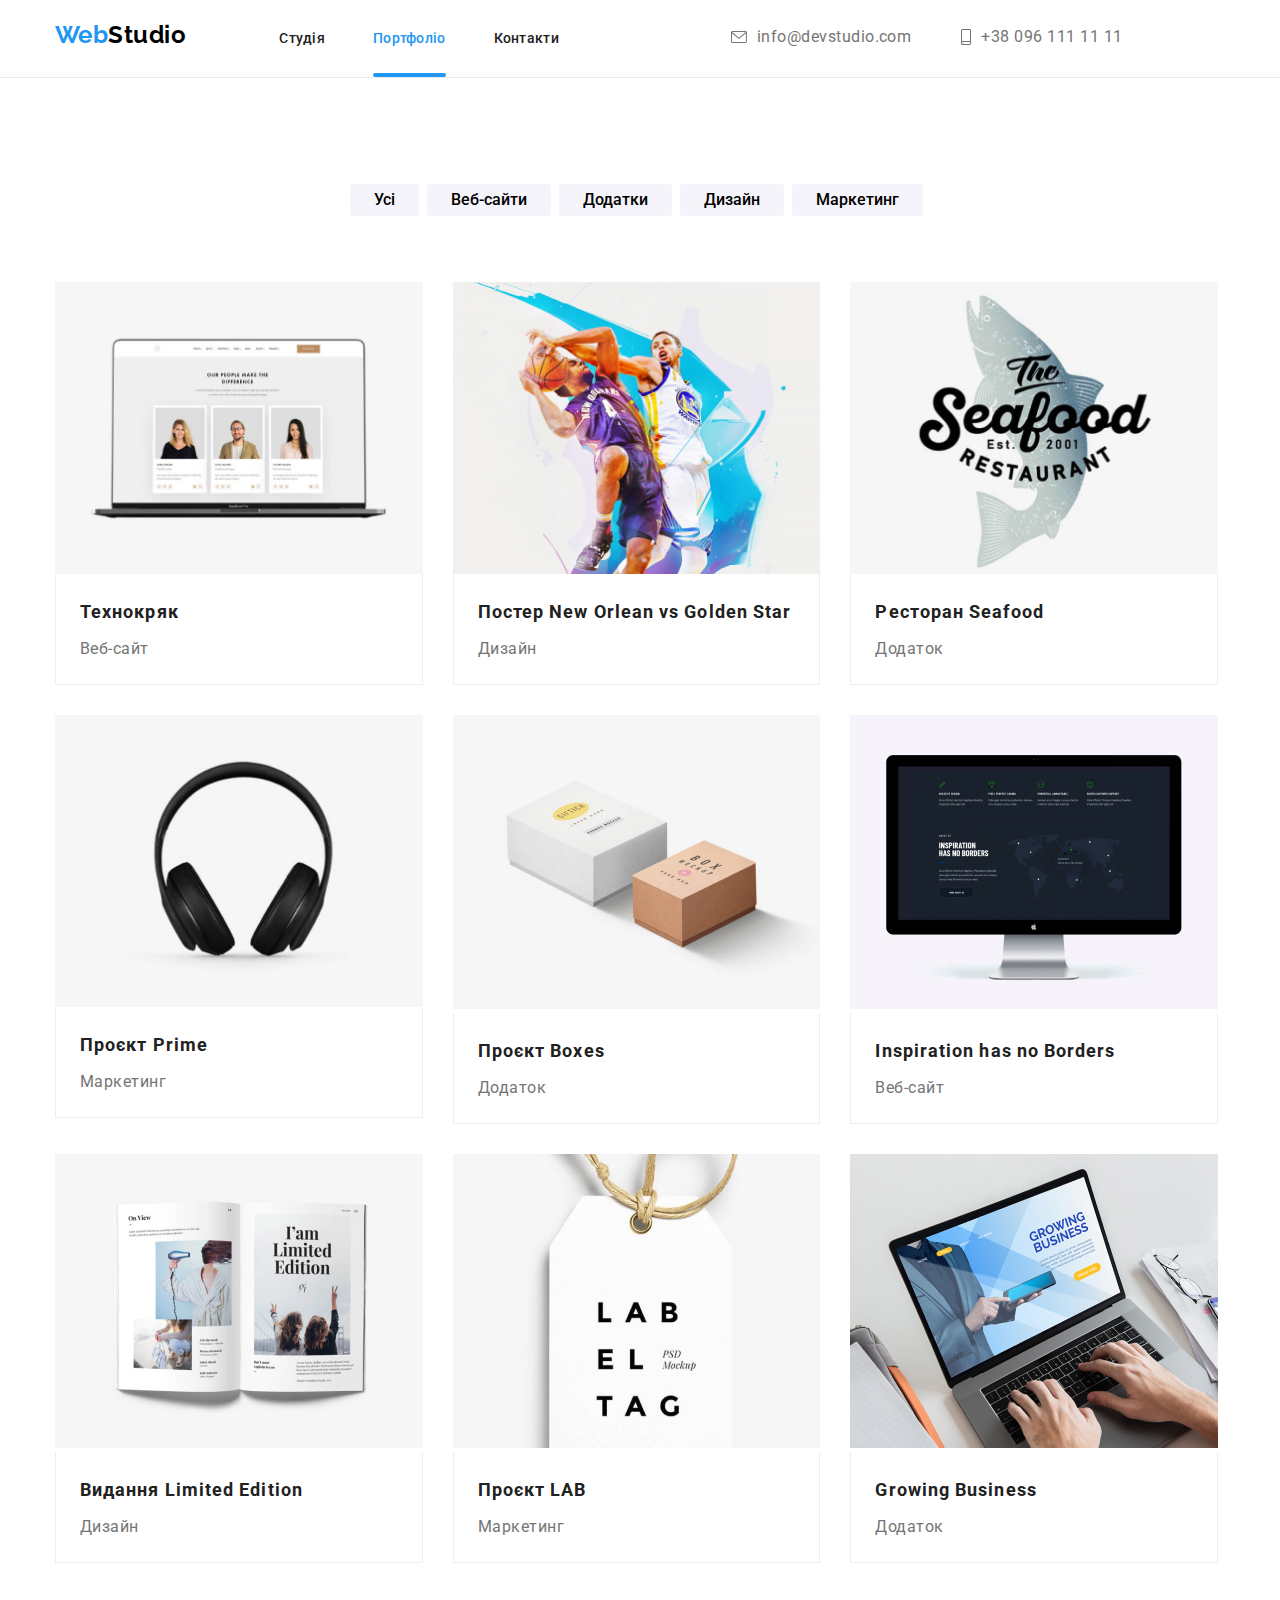
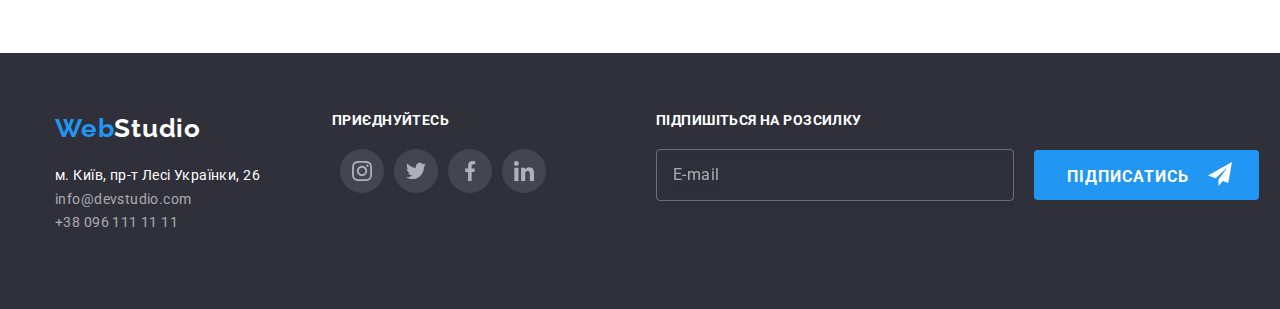
==== commit 344a2a7f: "1" ====
--- a/portfolio.html
+++ b/portfolio.html
@@ -48,6 +48,7 @@
                                     <svg width="10" height="16" class="page-header--icon">
                                         <use href="./images/icon.svg#smartphone"></use>
                                     </svg>+38 096 111 11 11</a>
+                            </div>
                         </li>
                     </ul>
                     <ul class="page-header--social">
@@ -75,10 +76,9 @@
         </ul>
         <ul class="portfolio--list">
             <li class="portfolio--items">
-                <div>
-                <a href="" class="portfolio--card">
-                <div class="portfolio--card__hover">
-                    <img 
+                <a href="" class="portfolio--card">
+                <div class="portfolio--card__hover">
+                    <img class="portfolio--img"
                         srcset="./images/tehnocryac@mob.jpg 450w, 
 			                ./images/tehnocryac@mob@2x.jpg 900w, 
 			                ./images/tehnocryac@tab.jpg 354w, 
@@ -99,10 +99,9 @@
                 </a>
             </li>
             <li class="portfolio--items">
-                <div>
-                <a href="" class="portfolio--card">
-                <div class="portfolio--card__hover">
-                    <img srcset="./images/poster@mob.jpg 450w, 
+                <a href="" class="portfolio--card">
+                <div class="portfolio--card__hover">
+                    <img class="portfolio--img" srcset="./images/poster@mob.jpg 450w, 
                     			                ./images/poster@mob@2x.jpg 900w, 
                     			                ./images/poster@tab.jpg 354w, 
                     			                ./images/poster@tab@2x.jpg 708w, 
@@ -121,10 +120,9 @@
                 </a>
             </li>
             <li class="portfolio--items">
-                <div>
-                <a href="" class="portfolio--card">
-                <div class="portfolio--card__hover">
-                    <img srcset="./images/restoran@mob.jpg 450w, 
+                <a href="" class="portfolio--card">
+                <div class="portfolio--card__hover">
+                    <img class="portfolio--img" srcset="./images/restoran@mob.jpg 450w, 
                     			                ./images/restoran@mob@2x.jpg 900w, 
                     			                ./images/restoran@tab.jpg 354w, 
                     			                ./images/restoran@tab@2x.jpg 708w, 
@@ -143,10 +141,9 @@
                 </a>
             </li>
             <li class="portfolio--items">
-                <div>
-                <a href="" class="portfolio--card">
-                <div class="portfolio--card__hover">
-                    <img srcset="./images/tehnocryac@mob.jpg 450w, 
+                <a href="" class="portfolio--card">
+                <div class="portfolio--card__hover">
+                    <img class="portfolio--img" srcset="./images/tehnocryac@mob.jpg 450w, 
                     			                ./images/prime@mob@2x.jpg 900w, 
                     			                ./images/prime@tab.jpg 354w, 
                     			                ./images/prime@tab@2x.jpg 708w, 
@@ -167,7 +164,6 @@
                 </a>
             </li>
             <li class="portfolio--items">
-                <div>
                 <a href="" class="portfolio--card">
                 <div class="portfolio--card__hover">
                     <img 
@@ -192,7 +188,6 @@
                 </a>
             </li>
             <li class="portfolio--items">
-                <div>
                 <a href="" class="portfolio--card">
                 <div class="portfolio--card__hover">
                     <img srcset="./images/borders@mob.jpg 450w, 
@@ -214,7 +209,6 @@
                 </a>
             </li>
             <li class="portfolio--items">
-                <div>
                 <a href="" class="portfolio--card">
                 <div class="portfolio--card__hover">
                     <img srcset="./images/limited@mob.jpg 450w, 
@@ -236,7 +230,6 @@
                 </a>
             </li>
             <li class="portfolio--items">
-                <div>
                 <a href="" class="portfolio--card">
                 <div class="portfolio--card__hover">
                     <img srcset="./images/lab@mob.jpg 450w, 
@@ -258,20 +251,19 @@
                 </a>
             </li>
             <li class="portfolio--items">
-                <div>
-                <a href="" class="portfolio--card">
-                <div class="portfolio--card__hover">
-                    <img srcset="./images/gruwing@mob.jpg 450w, 
+                    <a href="" class="portfolio--card">
+                    <div class="portfolio--card__hover">
+                        <img srcset="./images/gruwing@mob.jpg 450w, 
                             ./images/gruwing@mob@2x.jpg 900w, 
                             ./images/gruwing@tab.jpg 354w, 
                             ./images/gruwing@tab@2x.jpg 708w, 
                             ./images/gruwing.jpg 370w, 
                             ./images/gruwing@2x.jpg 740w" src="./images/gruwing.jpg"
                         sizes="(min-width: 1200px) 370px, (min-width: 768px) 354px, 450px" alt="gruwing" />
-                <div class="portfolio--description">
-                    <p>Ресурс пропонує комплексні пропозиції з різним рівнем функціоналу та сервісів. Все це дозволить відвідувачу
-                        отримати вичерпні відомості про компанію чи приватну особу.</p>
-                </div>
+                    <div class="portfolio--description">
+                    <p>Ресурс пропонує комплексні пропозиції з різним рівнем функціоналу та сервісів. Все це дозволить відвідувачу
+                        отримати вичерпні відомості про компанію чи приватну особу.</p>
+                    </div>
                 </div>
                 <div class="portfolio--signature">
                 <h2 class="portfolio--title">Growing Business</h2>
--- a/css/main.min.css
+++ b/css/main.min.css
@@ -1 +1 @@
-@import"https://fonts.googleapis.com/css2?family=Raleway:wght@700&family=Roboto:wght@400;500;700;900&display=swap";/*! modern-normalize v1.1.0 | MIT License | https://github.com/sindresorhus/modern-normalize */*,::before,::after{-webkit-box-sizing:border-box;box-sizing:border-box}html{line-height:1.15;-webkit-text-size-adjust:100%;-moz-tab-size:4;-o-tab-size:4;tab-size:4}body{margin:0;font-family:system-ui,-apple-system,"Segoe UI",Roboto,Helvetica,Arial,sans-serif,"Apple Color Emoji","Segoe UI Emoji"}hr{height:0;color:inherit}abbr[title]{-webkit-text-decoration:underline dotted;text-decoration:underline dotted}b,strong{font-weight:bolder}code,kbd,samp,pre{font-family:ui-monospace,SFMono-Regular,Consolas,"Liberation Mono",Menlo,monospace;font-size:1em}small{font-size:80%}sub,sup{font-size:75%;line-height:0;position:relative;vertical-align:baseline}sub{bottom:-0.25em}sup{top:-0.5em}table{text-indent:0;border-color:inherit}button,input,optgroup,select,textarea{font-family:inherit;font-size:100%;line-height:1.15;margin:0}button,select{text-transform:none}button,[type=button],[type=reset],[type=submit]{-webkit-appearance:button}::-moz-focus-inner{border-style:none;padding:0}:-moz-focusring{outline:1px dotted ButtonText}:-moz-ui-invalid{box-shadow:none}legend{padding:0}progress{vertical-align:baseline}::-webkit-inner-spin-button,::-webkit-outer-spin-button{height:auto}[type=search]{-webkit-appearance:textfield;outline-offset:-2px}::-webkit-search-decoration{-webkit-appearance:none}::-webkit-file-upload-button{-webkit-appearance:button;font:inherit}summary{display:list-item}.logo{color:#000;font-family:Raleway,sans-serif;font-weight:700;font-size:24px;line-height:1.7;margin:0;text-decoration:none}@media screen and (min-width: 768px){.logo{margin-right:60px}}@media screen and (min-width: 1200px){.logo{margin-right:93px}}.logo-web{color:#2196f3}.body{font-family:Roboto,sans-serif;letter-spacing:.03em;color:#212121;margin:0}.body.is-open{overflow:hidden}ul{list-style:none}.container{padding-left:15px;padding-right:15px;margin-left:auto;margin-right:auto}@media screen and (min-width: 480px){.container{width:480px}}@media screen and (min-width: 768px){.container{width:768px}}@media screen and (min-width: 1200px){.container{width:1200px}}.page-header{text-decoration:none;position:relative}.menu-button{display:inline-block;padding:0;margin-left:auto;background-color:#fff;border:none;width:40px;height:40px}@media screen and (min-width: 768px){.menu-button{display:none}}.menu-container{display:none;background-color:#fff}.menu-container.is-open{display:block;overflow-y:scroll}@media screen and (max-width: 767px){.menu-container{position:absolute;top:0;left:0;width:100%;display:none;padding:48px 40px;-webkit-box-shadow:0px 4px 8px rgba(0,0,0,.04),0px 2px 4px rgba(0,0,0,.08),0px 1px 3px rgba(0,0,0,.16);box-shadow:0px 4px 8px rgba(0,0,0,.04),0px 2px 4px rgba(0,0,0,.08),0px 1px 3px rgba(0,0,0,.16)}}@media screen and (min-width: 768px){.menu-container{display:-webkit-box;display:-ms-flexbox;display:flex;-webkit-box-align:baseline;-ms-flex-align:baseline;align-items:baseline}}.menu-button--icon{position:absolute;top:10px;right:15px;z-index:2;fill:#757575;-webkit-transition:fill 250ms cubic-bezier(0.4, 0, 0.2, 1);transition:fill 250ms cubic-bezier(0.4, 0, 0.2, 1)}.menu-button--icon:hover,.menu-button--icon:focus{fill:#2196f3}.menu-button .icon-close{display:none}.menu-button.is-open .icon-menu{display:none}.menu-button.is-open .icon-close{display:block;z-index:2}.position{display:-webkit-box;display:-ms-flexbox;display:flex}@media screen and (min-width: 768px){.position{-webkit-box-align:baseline;-ms-flex-align:baseline;align-items:baseline}}.site-nav--link{font-size:40px;line-height:1.17;font-weight:500;letter-spacing:.02em;color:#212121;position:relative;text-decoration:none;-webkit-transition:color 250ms cubic-bezier(0.4, 0, 0.2, 1);transition:color 250ms cubic-bezier(0.4, 0, 0.2, 1)}.site-nav--link:not(last-child){margin-right:48px}.site-nav--link:hover,.site-nav--link:focus{color:#2196f3}@media screen and (min-width: 768px){.site-nav--link{padding-top:32px;padding-bottom:32px;display:block;font-size:14px;line-height:.9}}.site-nav--link__currentcolor{color:#2196f3}@media screen and (min-width: 768px){.site-nav--link__currentcolor::after{content:"";width:100%;height:4px;background-color:#2196f3;border-radius:2px;position:absolute;bottom:0;left:0}}@media screen and (min-width: 1200px){.site-nav{margin-right:124px}}@media screen and (max-width: 767px){.site-nav--list li{margin-bottom:32px}}.site-nav--list{padding:0;margin:0}@media screen and (max-width: 767px){.site-nav--list{margin:0 0 302px 0}}@media screen and (min-width: 768px){.site-nav--list{display:-webkit-box;display:-ms-flexbox;display:flex}}.page-header--border{border-bottom:1px solid #ececec}.page-header--contact{padding-left:0;padding-right:0}@media screen and (min-width: 1200px){.page-header--contact{display:-webkit-box;display:-ms-flexbox;display:flex}}.page-header--list{width:100%}.page-header--list:first-child{margin-right:50px}.page-header--link{display:-webkit-box;display:-ms-flexbox;display:flex;-webkit-box-align:center;-ms-flex-align:center;align-items:center}.page-header--icon{margin-right:10px}@media screen and (max-width: 767px){.page-header--icon{display:none}}.page-header--link{color:#757575;fill:#757575;text-decoration:none;-webkit-transition:color 250ms cubic-bezier(0.4, 0, 0.2, 1);transition:color 250ms cubic-bezier(0.4, 0, 0.2, 1);-webkit-transition:fill 250ms cubic-bezier(0.4, 0, 0.2, 1);transition:fill 250ms cubic-bezier(0.4, 0, 0.2, 1);position:relative}.page-header--link:hover,.page-header--link:focus{color:#2196f3;fill:#2196f3}@media screen and (max-width: 767px){.page-header--link__mobil-accent{font-weight:500;font-size:34px;line-height:40px;letter-spacing:.02em;color:#2196f3}}@media screen and (max-width: 767px){.page-header--link__position{position:absolute;bottom:134px;left:40px}}.page-header--social{padding:0;display:-webkit-box;display:-ms-flexbox;display:flex;margin-top:124px}.page-header--social li:not(:last-child){border-right:1px solid rgba(33,33,33,.2)}@media screen and (min-width: 768px){.page-header--social{display:none}}.page-header--sicial-link{padding:0;font-style:normal;font-weight:500;font-size:18px;line-height:1.22;letter-spacing:.02em;color:#2196f3;text-decoration:none;padding:10px}.page-header--sicial-link:not(:last-child){border-left:1px solid rgba(33,33,33,.2);-webkit-transform:rotate(90deg);transform:rotate(90deg)}@media screen and (min-width: 768px){.page-header--sicial-link{display:none}}.hero--title{color:#fff;font-weight:900;letter-spacing:.06em;text-transform:uppercase;margin-top:0;padding-top:118px;font-size:26px;line-height:1.36}@media screen and (min-width: 1200px){.hero--title{font-size:44px;line-height:1.36;padding-top:200px}}.hero--owerlay{background-image:-webkit-gradient(linear, left top, right top, from(rgba(47, 48, 58, 0.4)), to(rgba(47, 48, 58, 0.4))),url(../images/Header-desktop.jpg);background-image:linear-gradient(to right, rgba(47, 48, 58, 0.4), rgba(47, 48, 58, 0.4)),url(../images/Header-desktop.jpg);background-repeat:no-repeat;background-position:center;background-size:cover;border:1px solid #000;-webkit-box-shadow:0px 4px 4px rgba(0,0,0,.25);box-shadow:0px 4px 4px rgba(0,0,0,.25);margin-left:auto;margin-right:auto}@media screen and (max-width: 479px){.hero--owerlay{max-width:480px}}@media screen and (min-width: 480px)and (max-width: 768px){.hero--owerlay{width:480px}}@media screen and (min-width: 768px)and (max-width: 1199px){.hero--owerlay{width:768px}}@media screen and (min-width: 1200px){.hero--owerlay{max-width:1600px}}@media screen and (min-device-pixel-ratio: 2),screen and (-webkit-min-device-pixel-ratio: 2),screen and (min-resolution: 192dpi),screen and (min-resolution: 2dppx){.hero--owerlay{background-image:-webkit-gradient(linear, left top, right top, from(rgba(47, 48, 58, 0.4)), to(rgba(47, 48, 58, 0.4))),url(../images/Header-desktop@2x.jpg);background-image:linear-gradient(to right, rgba(47, 48, 58, 0.4), rgba(47, 48, 58, 0.4)),url(../images/Header-desktop@2x.jpg)}}.hero{text-align:center;margin-left:auto;margin-right:auto}@media screen and (min-width: 1200px){.hero{background-color:#2f303a}}@media screen and (max-width: 479px){.hero{max-width:480px}}@media screen and (min-width: 480px)and (max-width: 768px){.hero{width:480px}}@media screen and (min-width: 768px)and (max-width: 1199px){.hero{width:768px}}@media screen and (min-width: 1200px){.hero{max-width:1600px}}.hero--button{background:#2196f3;color:#fff;font-family:Roboto,sans-serif;font-weight:700;border-radius:4px;border-color:rgba(0,0,0,0);cursor:pointer;text-align:center;padding:10px 24px;margin-bottom:180px;font-size:16px;line-height:1.88;letter-spacing:.06em}@media screen and (min-width: 768px){.hero--button{margin-bottom:200px;padding:10px 32px}}.section{padding-top:60px;padding-bottom:60px}@media screen and (min-width: 768px){.section{max-width:768px;margin-left:auto;margin-right:auto}}@media screen and (min-width: 1200px){.section{padding-top:90px;padding-bottom:90px;max-width:1200px}}.predominantly--list{margin:0;padding-left:0}@media screen and (min-width: 768px){.predominantly--list{margin:-15px;border:none}}@media screen and (min-width: 1200px){.predominantly--list{display:-webkit-box;display:-ms-flexbox;display:flex;-webkit-box-pack:center;-ms-flex-pack:center;justify-content:center}}.predominantly--item{display:inline-block}@media screen and (min-width: 768px){.predominantly--item{margin:15px;width:350px}}@media screen and (min-width: 1200px){.predominantly--item{margin:0;width:270px}}.predominantly--head{list-style:none;position:absolute;clip:rect(0 0 0 0);width:1px;height:1px;margin:-1px}@media screen and (min-width: 1200px){.predominantly--item:not(:last-child){margin-right:30px}}.predominantly--icon{margin-left:auto;margin-right:auto}.predominantly--box{text-align:center;padding-top:25px;padding-bottom:25px;background:#f5f4fa;border-radius:4px;margin-right:auto;margin-left:auto}@media screen and (min-width: 768px){.predominantly--box{width:354px;height:120px;display:inline-block}}@media screen and (min-width: 1200px){.predominantly--box{height:120px;width:270px;display:-webkit-box;display:-ms-flexbox;display:flex;-webkit-box-align:center;-ms-flex-align:center;align-items:center}}.predominantly--title{font-size:14px;line-height:1.15;text-transform:uppercase;margin-bottom:10px;margin-top:30px}.predominantly--text{color:#757575;font-size:14px;line-height:1.7;margin-top:0;margin-bottom:30px}.section--title{font-weight:700;font-size:28px;line-height:1.18;color:#212121;text-align:center;margin-bottom:50px}@media screen and (min-width: 1200px){.section--title{font-size:36px;line-height:1.17}}.galery{padding-top:0;display:none}@media screen and (min-width: 1200px){.galery{display:block}}.galery--list{padding-left:0;display:-webkit-box;display:-ms-flexbox;display:flex;-webkit-box-pack:justify;-ms-flex-pack:justify;justify-content:space-between}.galery--item{position:relative;display:-webkit-box;display:-ms-flexbox;display:flex}.galery--title{font-weight:700;font-size:14px;line-height:1.14;text-align:center;letter-spacing:.03em;text-transform:uppercase;color:#fff;margin:0;background:rgba(47,48,58,.8);position:absolute;bottom:0;left:0;width:100%;height:70px;display:-webkit-box;display:-ms-flexbox;display:flex;-webkit-box-align:center;-ms-flex-align:center;align-items:center;-webkit-box-pack:center;-ms-flex-pack:center;justify-content:center}.team{background-color:#f5f4fa}.team--list{margin-bottom:30px;padding-left:0;margin:0}@media screen and (min-width: 768px){.team--list{margin:-15px}}.team--img{margin-left:auto;margin-right:auto;width:100%}.team--item{background:#fff;-webkit-box-shadow:0px 1px 3px rgba(0,0,0,.12),0px 1px 1px rgba(0,0,0,.14),0px 2px 1px rgba(0,0,0,.2);box-shadow:0px 1px 3px rgba(0,0,0,.12),0px 1px 1px rgba(0,0,0,.14),0px 2px 1px rgba(0,0,0,.2);border-radius:0px 0px 4px 4px;margin-bottom:30px;padding:0}@media screen and (max-width: 480px){.team--item{max-width:450px}}@media screen and (min-width: 768px){.team--item{display:inline-block;margin:15px;width:calc((100% - 60px)/2.1)}}@media screen and (min-width: 1200px){.team--item{width:calc((100% - 60px)/4.28)}}.team--title{font-weight:500;font-size:16px;line-height:1.2;margin-bottom:10px;text-align:center}@media screen and (min-width: 768px){.team--title{font-size:18px}}.team--text{color:#757575;font-size:16px;line-height:1.2;margin-top:0;margin-bottom:30px;text-align:center}.social-networks{display:-webkit-box;display:-ms-flexbox;display:flex;padding:0;-webkit-box-pack:center;-ms-flex-pack:center;justify-content:center}.social-networks--link{display:-webkit-box;display:-ms-flexbox;display:flex;width:44px;height:44px;-webkit-box-align:center;-ms-flex-align:center;align-items:center;-webkit-box-pack:center;-ms-flex-pack:center;justify-content:center;margin-bottom:30px;fill:#afb1b8;margin-right:10px;background-color:rgba(255,255,255,.1);border-radius:50%;-webkit-transition:fill 250ms cubic-bezier(0.4, 0, 0.2, 1);transition:fill 250ms cubic-bezier(0.4, 0, 0.2, 1);-webkit-transition:background-color 250ms cubic-bezier(0.4, 0, 0.2, 1);transition:background-color 250ms cubic-bezier(0.4, 0, 0.2, 1)}.social-networks--link:not(:last-child){margin-right:10px}.social-networks--link:hover,.social-networks--link:focus{fill:#fff;background-color:#2196f3}.client--list{padding:0;display:block;margin:-16px}@media screen and (min-width: 1200px){.client--list{display:-webkit-box;display:-ms-flexbox;display:flex;-webkit-box-pack:center;-ms-flex-pack:center;justify-content:center}}.client--item{display:inline-block;margin:15px;width:calc((100% - 65px)/2)}@media screen and (min-width: 1200px){.client--item{margin:0}}@media screen and (min-width: 480px){.client--item{width:200px}}@media screen and (min-width: 768px){.client--item{width:222px}}@media screen and (min-width: 1200px){.client--item{width:170px}}@media screen and (min-width: 1200px){.client--item:not(:last-child){margin-right:30px}}.client--icon{display:-webkit-box;display:-ms-flexbox;display:flex;border:1px solid;border-color:#afb1b8;border-radius:4px;-webkit-box-align:center;-ms-flex-align:center;align-items:center;-webkit-box-pack:center;-ms-flex-pack:center;justify-content:center;fill:#afb1b8;background:rgba(255,255,255,.1);-webkit-transition:border-color 250ms cubic-bezier(0.4, 0, 0.2, 1);transition:border-color 250ms cubic-bezier(0.4, 0, 0.2, 1);-webkit-transition:fill 250ms cubic-bezier(0.4, 0, 0.2, 1);transition:fill 250ms cubic-bezier(0.4, 0, 0.2, 1);height:92px}.client--icon:hover,.client--icon:focus{fill:#2196f3;border-color:#2196f3}.footer{background-color:#2f303a;padding-top:60px;padding-bottom:60px}.footer-logo{font-family:"Raleway";font-style:normal;font-weight:700;font-size:24px;line-height:1.17;text-align:center;letter-spacing:.03em;text-decoration:none;color:#fff;margin-bottom:20px}@media screen and (min-width: 1200px){.footer-logo{font-size:26px}}.footer--contact{margin-top:20px;padding:0;text-decoration:none;font-style:normal;font-size:14px;line-height:1.71;letter-spacing:.03em}.footer--address{text-align:center;margin-top:20px;text-decoration:none;color:#fff}.footer--link{text-decoration:none;text-align:center;color:rgba(255,255,255,.6);-webkit-transition:color 250ms cubic-bezier(0.4, 0, 0.2, 1);transition:color 250ms cubic-bezier(0.4, 0, 0.2, 1)}.footer--link:hover,.footer--link:focus{color:#2196f3}@media screen and (min-width: 1200px){.box{display:-webkit-box;display:-ms-flexbox;display:flex}}.box--address{text-align:center;display:inline-block;width:100%;margin-bottom:60px}@media screen and (min-width: 768px){.box--address{width:49%}}@media screen and (min-width: 1200px){.box--address{width:207px;text-align:start;margin-right:70px;margin-bottom:0}}.footer--title{font-weight:700;font-size:14px;line-height:1.14;text-align:center;letter-spacing:.03em;text-transform:uppercase;color:#fff;display:block;margin-bottom:20px}@media screen and (min-width: 1200px){.footer--title{text-align:left;display:block}}.box--social{text-align:center;display:inline-block;width:100%;vertical-align:top}@media screen and (min-width: 768px){.box--social{width:49%}}@media screen and (min-width: 1200px){.box--social{width:231px;margin-right:93px;margin-bottom:0}}.subscription{text-align:center;display:block;max-width:450px;margin-left:auto;margin-right:auto}@media screen and (min-width: 1200px){.subscription{display:-webkit-box;display:-ms-flexbox;display:flex;width:570px;margin:0}}.subscription--label{font-weight:700;font-size:14px;line-height:1.14;letter-spacing:.03em;text-transform:uppercase;color:#fff;display:block;margin-bottom:20px;text-align:left}.subscription--email{border:1px solid;border-color:rgba(255,255,255,.3);-webkit-filter:drop-shadow(0px 4px 4px rgba(0, 0, 0, 0.15));filter:drop-shadow(0px 4px 4px rgba(0, 0, 0, 0.15));border-radius:4px;background-color:rgba(0,0,0,0);letter-spacing:.03em;padding:15px 16px;color:#fff;font-size:16px;line-height:1.25;display:inline-block;width:100%;margin:0}.subscription--email::-webkit-input-placeholder{color:rgba(255,255,255,.6)}.subscription--email::-moz-placeholder{color:rgba(255,255,255,.6)}.subscription--email:-ms-input-placeholder{color:rgba(255,255,255,.6)}.subscription--email::-ms-input-placeholder{color:rgba(255,255,255,.6)}.subscription--email::placeholder{color:rgba(255,255,255,.6)}.subscription--email:focus{border-color:rgba(255,255,255,.3)}@media screen and (min-width: 1200px){.subscription--email{width:358px}}.subscription--button{padding:10px 28px 10px 31px;background-color:#2196f3;font-weight:700;font-size:16px;line-height:1.87;text-align:center;letter-spacing:.06em;color:#fff;border-radius:4px;border-color:rgba(0,0,0,0);text-transform:uppercase;display:-webkit-box;display:-ms-flexbox;display:flex;max-height:50px;margin-left:auto;margin-right:auto;margin-top:20px}@media screen and (min-width: 1200px){.subscription--button{margin-top:0;margin-left:20px;padding:10px 68px 10px 31px;position:relative}}@media screen and (min-width: 1200px){.subscription--position{display:-webkit-box;display:-ms-flexbox;display:flex;-webkit-box-align:center;-ms-flex-align:center;align-items:center}}.subscription--icon{margin-left:12px}@media screen and (min-width: 1200px){.subscription--icon{position:absolute;top:10px;right:25px}}.backdrop{background-color:rgba(0,0,0,.2);width:100%;height:100%;opacity:1;z-index:3;-webkit-transition:opacity 250ms cubic-bezier(0.4, 0, 0.2, 1);transition:opacity 250ms cubic-bezier(0.4, 0, 0.2, 1);padding:93px 15px;overflow-y:scroll;position:fixed;left:0;top:0}.is-hidden{opacity:0;pointer-events:none;visibility:hidden}body.modal-open{overflow:hidden}.modal{max-width:480px;margin-left:auto;margin-right:auto;max-width:480px;padding:8px;background:#fff;-webkit-box-shadow:0px 1px 3px rgba(0,0,0,.12),0px 1px 1px rgba(0,0,0,.14),0px 2px 1px rgba(0,0,0,.2);box-shadow:0px 1px 3px rgba(0,0,0,.12),0px 1px 1px rgba(0,0,0,.14),0px 2px 1px rgba(0,0,0,.2);border-radius:4px}@media screen and (min-width: 480px){.modal{width:450px}}@media screen and (min-width: 1200px){.modal{width:528px;height:581px;position:absolute;top:50%;left:50%;-webkit-transition:-webkit-transform 250ms cubic-bezier(0.4, 0, 0.2, 1);transition:-webkit-transform 250ms cubic-bezier(0.4, 0, 0.2, 1);transition:transform 250ms cubic-bezier(0.4, 0, 0.2, 1);transition:transform 250ms cubic-bezier(0.4, 0, 0.2, 1), -webkit-transform 250ms cubic-bezier(0.4, 0, 0.2, 1);-webkit-transform:translate(-50%, -50%) scale(1);transform:translate(-50%, -50%) scale(1)}}.button-exit{background-color:#fff;border:1px solid rgba(0,0,0,.1);width:30px;height:30px;border-radius:50%;display:block;margin-left:auto;cursor:pointer;text-align:center;padding:0;fill:#000}.button-exit:hover{-webkit-transition:fill 250ms cubic-bezier(0.4, 0, 0.2, 1);transition:fill 250ms cubic-bezier(0.4, 0, 0.2, 1);fill:#2196f3}@media screen and (min-width: 1200px){.button-exit{position:absolute;top:8px;right:8px}}.modal--head{font-weight:700;font-size:20px;line-height:1.15;text-align:center;letter-spacing:.03em;color:#212121;margin:40px 40px 12px 40px}.modal-form{display:-webkit-box;display:-ms-flexbox;display:flex;-webkit-box-orient:vertical;-webkit-box-direction:normal;-ms-flex-direction:column;flex-direction:column;padding:0 40px 40px 40px;fill:#000}.modal-form--label{font-size:12px;line-height:1.16;letter-spacing:.01em;color:#757575;margin-bottom:4px;position:relative;display:-webkit-box;display:-ms-flexbox;display:flex;-webkit-box-orient:vertical;-webkit-box-direction:normal;-ms-flex-direction:column;flex-direction:column;-webkit-transition:fill 250ms cubic-bezier(0.4, 0, 0.2, 1);transition:fill 250ms cubic-bezier(0.4, 0, 0.2, 1)}.modal-form--label:focus-within{fill:#2196f3}.modal-form--input{font-size:16px;line-height:1.87;border:1px solid;border-color:rgba(33,33,33,.2);border-radius:4px;height:40px;margin-bottom:10px;padding-left:49.8px;display:block;-webkit-transition:border-color 250ms cubic-bezier(0.4, 0, 0.2, 1);transition:border-color 250ms cubic-bezier(0.4, 0, 0.2, 1);outline:none}.modal-form--input:focus{border-color:#2196f3}.modal-form--icon{position:absolute;top:25px;left:20px}.modal-form--textarea{resize:none;width:100%;border:1px solid;border-color:rgba(33,33,33,.2);border-radius:4px;margin-bottom:20px;color:rgba(117,117,117,.5);font-family:"Roboto";font-style:normal;font-weight:400;padding:12px 16px;outline:none;-webkit-transition:border-color 250ms cubic-bezier(0.4, 0, 0.2, 1);transition:border-color 250ms cubic-bezier(0.4, 0, 0.2, 1)}.modal-form--textarea:focus{border-color:#2196f3}.modal--submit{letter-spacing:.06em;color:#fff;font-weight:700;font-size:16px;line-height:1.87;padding:10px 52px;background-color:#2196f3;border-color:rgba(0,0,0,0);margin:30px auto 40px auto;border-radius:4px;-webkit-box-shadow:none;box-shadow:none;cursor:pointer;-webkit-transition:-webkit-box-shadow 250ms cubic-bezier(0.4, 0, 0.2, 1);transition:-webkit-box-shadow 250ms cubic-bezier(0.4, 0, 0.2, 1);transition:box-shadow 250ms cubic-bezier(0.4, 0, 0.2, 1);transition:box-shadow 250ms cubic-bezier(0.4, 0, 0.2, 1), -webkit-box-shadow 250ms cubic-bezier(0.4, 0, 0.2, 1)}.modal--submit:hover{-webkit-box-shadow:0px 4px 4px rgba(0,0,0,.15);box-shadow:0px 4px 4px rgba(0,0,0,.15)}.checkbox--label{letter-spacing:.03em;font-size:12px;line-height:14px;color:#757575;display:-webkit-box;display:-ms-flexbox;display:flex;-webkit-box-align:center;-ms-flex-align:center;align-items:center;margin-left:24px;position:relative}.checkbox{-webkit-appearance:none;-moz-appearance:none;appearance:none;position:absolute}.checkbox--link{color:#2196f3;margin-left:8px}.checkbox--icon{width:16px;height:15px;display:block;border-radius:4px;border:2px solid #212121;margin-right:8px;position:absolute;-webkit-transition:opacity 250ms cubic-bezier(0.4, 0, 0.2, 1);transition:opacity 250ms cubic-bezier(0.4, 0, 0.2, 1);left:-24px;-webkit-transition:background-color 250ms cubic-bezier(0.4, 0, 0.2, 1);transition:background-color 250ms cubic-bezier(0.4, 0, 0.2, 1)}.checkbox--icon svg{opacity:0;-webkit-transition:opacity 250ms cubic-bezier(0.4, 0, 0.2, 1);transition:opacity 250ms cubic-bezier(0.4, 0, 0.2, 1)}.checkbox:checked~.checkbox--icon svg{opacity:1}.checkbox:checked~.checkbox--icon{border-color:#2196f3;background-color:#2196f3}.portfolio--header{list-style:none;position:absolute;clip:rect(0 0 0 0);width:1px;height:1px;margin:-1px}.filter{padding:0}@media screen and (min-width: 768px){.filter{display:-webkit-box;display:-ms-flexbox;display:flex;-webkit-box-pack:center;-ms-flex-pack:center;justify-content:center}}.filter--items{margin-right:8px;margin-bottom:15px;display:inline-block}@media screen and (min-width: 768px){.filter--items{margin-bottom:50px}}.filter--button{font-weight:500;font-size:16px;line-height:1.62;padding-left:22px;padding-right:22px;background-color:#f5f4fa;border-radius:4px;border-color:rgba(0,0,0,0);font-family:Roboto,sans-serif;cursor:pointer;-webkit-box-shadow:none;box-shadow:none;-webkit-transition:background-color 250ms cubic-bezier(0.4, 0, 0.2, 1);transition:background-color 250ms cubic-bezier(0.4, 0, 0.2, 1);-webkit-transition:color 250ms cubic-bezier(0.4, 0, 0.2, 1);transition:color 250ms cubic-bezier(0.4, 0, 0.2, 1);-webkit-transition:-webkit-box-shadow 250ms cubic-bezier(0.4, 0, 0.2, 1);transition:-webkit-box-shadow 250ms cubic-bezier(0.4, 0, 0.2, 1);transition:box-shadow 250ms cubic-bezier(0.4, 0, 0.2, 1);transition:box-shadow 250ms cubic-bezier(0.4, 0, 0.2, 1), -webkit-box-shadow 250ms cubic-bezier(0.4, 0, 0.2, 1)}.filter--button:hover,.filter--button:focus{background-color:#2196f3;color:#fff;-webkit-box-shadow:0px 3px 1px rgba(0,0,0,.1),0px 1px 2px rgba(0,0,0,.08),0px 2px 2px rgba(0,0,0,.12);box-shadow:0px 3px 1px rgba(0,0,0,.1),0px 1px 2px rgba(0,0,0,.08),0px 2px 2px rgba(0,0,0,.12)}.portfolio--list{padding:0}@media screen and (max-width: 767px){.portfolio--list{max-width:450px}}@media screen and (min-width: 768px){.portfolio--list{display:-webkit-box;display:-ms-flexbox;display:flex;-ms-flex-wrap:wrap;flex-wrap:wrap;padding:0;margin:-15px}}.portfolio--items{margin-bottom:30px;max-width:450px}@media screen and (min-width: 480px){.portfolio--items{width:450px}}@media screen and (min-width: 768px){.portfolio--items{margin:15px;width:calc((100% - 60px)/2.1)}}@media screen and (min-width: 1200px){.portfolio--items{width:calc((100% - 60px)/3.1)}}.portfolio--items:hover{-webkit-box-shadow:0px 1px 1px rgba(0,0,0,.12),0px 4px 4px rgba(0,0,0,.06),1px 4px 6px rgba(0,0,0,.16);box-shadow:0px 1px 1px rgba(0,0,0,.12),0px 4px 4px rgba(0,0,0,.06),1px 4px 6px rgba(0,0,0,.16)}.portfolio--card{text-decoration:none}.portfolio--card__hover{position:relative;overflow:hidden}.portfolio--img{width:100%;z-index:0;display:block;-webkit-box-shadow:none;box-shadow:none;-webkit-transition:-webkit-box-shadow 250ms cubic-bezier(0.4, 0, 0.2, 1);transition:-webkit-box-shadow 250ms cubic-bezier(0.4, 0, 0.2, 1);transition:box-shadow 250ms cubic-bezier(0.4, 0, 0.2, 1);transition:box-shadow 250ms cubic-bezier(0.4, 0, 0.2, 1), -webkit-box-shadow 250ms cubic-bezier(0.4, 0, 0.2, 1)}.portfolio--description{margin:0;padding:63px 24px;font-size:18px;line-height:1.55;letter-spacing:.03em;color:#fff;background:rgba(33,150,243,.9);position:absolute;-webkit-transition:-webkit-transform 250ms cubic-bezier(0.4, 0, 0.2, 1);transition:-webkit-transform 250ms cubic-bezier(0.4, 0, 0.2, 1);transition:transform 250ms cubic-bezier(0.4, 0, 0.2, 1);transition:transform 250ms cubic-bezier(0.4, 0, 0.2, 1), -webkit-transform 250ms cubic-bezier(0.4, 0, 0.2, 1)}.portfolio--card:hover .portfolio--description{-webkit-transform:translateY(-100%);transform:translateY(-100%)}.portfolio--signature{border-right:1px solid #eee;border-left:1px solid #eee;border-bottom:1px solid #eee;color:#757575}.portfolio--title{font-weight:700;font-size:18px;line-height:2;letter-spacing:.06em;margin:0px 0 4px 24px;padding-top:20px;color:#212121}.portfolio--text{font-size:16px;line-height:1.87;margin-bottom:20px;margin-top:0;margin-left:24px}/*# sourceMappingURL=main.min.css.map */+@import"https://fonts.googleapis.com/css2?family=Raleway:wght@700&family=Roboto:wght@400;500;700;900&display=swap";/*! modern-normalize v1.1.0 | MIT License | https://github.com/sindresorhus/modern-normalize */*,::before,::after{-webkit-box-sizing:border-box;box-sizing:border-box}html{line-height:1.15;-webkit-text-size-adjust:100%;-moz-tab-size:4;-o-tab-size:4;tab-size:4}body{margin:0;font-family:system-ui,-apple-system,"Segoe UI",Roboto,Helvetica,Arial,sans-serif,"Apple Color Emoji","Segoe UI Emoji"}hr{height:0;color:inherit}abbr[title]{-webkit-text-decoration:underline dotted;text-decoration:underline dotted}b,strong{font-weight:bolder}code,kbd,samp,pre{font-family:ui-monospace,SFMono-Regular,Consolas,"Liberation Mono",Menlo,monospace;font-size:1em}small{font-size:80%}sub,sup{font-size:75%;line-height:0;position:relative;vertical-align:baseline}sub{bottom:-0.25em}sup{top:-0.5em}table{text-indent:0;border-color:inherit}button,input,optgroup,select,textarea{font-family:inherit;font-size:100%;line-height:1.15;margin:0}button,select{text-transform:none}button,[type=button],[type=reset],[type=submit]{-webkit-appearance:button}::-moz-focus-inner{border-style:none;padding:0}:-moz-focusring{outline:1px dotted ButtonText}:-moz-ui-invalid{box-shadow:none}legend{padding:0}progress{vertical-align:baseline}::-webkit-inner-spin-button,::-webkit-outer-spin-button{height:auto}[type=search]{-webkit-appearance:textfield;outline-offset:-2px}::-webkit-search-decoration{-webkit-appearance:none}::-webkit-file-upload-button{-webkit-appearance:button;font:inherit}summary{display:list-item}.logo{color:#000;font-family:Raleway,sans-serif;font-weight:700;font-size:24px;line-height:1.7;margin:0;text-decoration:none}@media screen and (min-width: 768px){.logo{margin-right:60px}}@media screen and (min-width: 1200px){.logo{margin-right:93px}}.logo-web{color:#2196f3}.body{font-family:Roboto,sans-serif;letter-spacing:.03em;color:#212121;margin:0}.body.is-open{overflow:hidden}ul{list-style:none}.container{padding-left:15px;padding-right:15px;margin-left:auto;margin-right:auto}@media screen and (min-width: 480px){.container{width:480px}}@media screen and (min-width: 768px){.container{width:768px}}@media screen and (min-width: 1200px){.container{width:1200px}}.page-header{text-decoration:none;position:relative}.menu-button{display:inline-block;padding:0;margin-left:auto;background-color:#fff;border:none;width:40px;height:40px}@media screen and (min-width: 768px){.menu-button{display:none}}.menu-container{display:none;background-color:#fff}.menu-container.is-open{display:block;overflow-y:scroll;z-index:1}@media screen and (max-width: 767px){.menu-container{position:absolute;top:0;left:0;width:100%;display:none;padding:48px 40px;-webkit-box-shadow:0px 4px 8px rgba(0,0,0,.04),0px 2px 4px rgba(0,0,0,.08),0px 1px 3px rgba(0,0,0,.16);box-shadow:0px 4px 8px rgba(0,0,0,.04),0px 2px 4px rgba(0,0,0,.08),0px 1px 3px rgba(0,0,0,.16)}}@media screen and (min-width: 768px){.menu-container{display:-webkit-box;display:-ms-flexbox;display:flex;-webkit-box-align:baseline;-ms-flex-align:baseline;align-items:baseline}}.menu-button--icon{position:absolute;top:10px;right:15px;z-index:2;fill:#757575;-webkit-transition:fill 250ms cubic-bezier(0.4, 0, 0.2, 1);transition:fill 250ms cubic-bezier(0.4, 0, 0.2, 1)}.menu-button--icon:hover,.menu-button--icon:focus{fill:#2196f3}.menu-button .icon-close{display:none}.menu-button.is-open .icon-menu{display:none}.menu-button.is-open .icon-close{display:block;z-index:2}.position{display:-webkit-box;display:-ms-flexbox;display:flex}@media screen and (min-width: 768px){.position{-webkit-box-align:baseline;-ms-flex-align:baseline;align-items:baseline}}.site-nav--link{font-size:40px;line-height:1.17;font-weight:500;letter-spacing:.02em;color:#212121;position:relative;text-decoration:none;-webkit-transition:color 250ms cubic-bezier(0.4, 0, 0.2, 1);transition:color 250ms cubic-bezier(0.4, 0, 0.2, 1)}.site-nav--link:not(last-child){margin-right:48px}.site-nav--link:hover,.site-nav--link:focus{color:#2196f3}@media screen and (min-width: 768px){.site-nav--link{padding-top:32px;padding-bottom:32px;display:block;font-size:14px;line-height:.9}}.site-nav--link__currentcolor{color:#2196f3}@media screen and (min-width: 768px){.site-nav--link__currentcolor::after{content:"";width:100%;height:4px;background-color:#2196f3;border-radius:2px;position:absolute;bottom:0;left:0}}@media screen and (min-width: 1200px){.site-nav{margin-right:124px}}@media screen and (max-width: 767px){.site-nav--list li{margin-bottom:32px}}.site-nav--list{padding:0;margin:0}@media screen and (max-width: 767px){.site-nav--list{margin:0 0 302px 0}}@media screen and (min-width: 768px){.site-nav--list{display:-webkit-box;display:-ms-flexbox;display:flex}}.page-header--border{border-bottom:1px solid #ececec}.page-header--contact{padding-left:0;padding-right:0}@media screen and (min-width: 1200px){.page-header--contact{display:-webkit-box;display:-ms-flexbox;display:flex}}.page-header--list{width:100%}.page-header--list:first-child{margin-right:50px}.page-header--link{display:-webkit-box;display:-ms-flexbox;display:flex;-webkit-box-align:center;-ms-flex-align:center;align-items:center}.page-header--icon{margin-right:10px}@media screen and (max-width: 767px){.page-header--icon{display:none}}.page-header--link{color:#757575;fill:#757575;text-decoration:none;-webkit-transition:color 250ms cubic-bezier(0.4, 0, 0.2, 1);transition:color 250ms cubic-bezier(0.4, 0, 0.2, 1);-webkit-transition:fill 250ms cubic-bezier(0.4, 0, 0.2, 1);transition:fill 250ms cubic-bezier(0.4, 0, 0.2, 1);position:relative}.page-header--link:hover,.page-header--link:focus{color:#2196f3;fill:#2196f3}@media screen and (max-width: 767px){.page-header--link__mobil-accent{font-weight:500;font-size:34px;line-height:40px;letter-spacing:.02em;color:#2196f3}}@media screen and (max-width: 767px){.page-header--link__position{position:absolute;bottom:134px;left:40px}}.page-header--social{padding:0;display:-webkit-box;display:-ms-flexbox;display:flex;margin-top:124px}.page-header--social li:not(:last-child){border-right:1px solid rgba(33,33,33,.2)}@media screen and (min-width: 768px){.page-header--social{display:none}}.page-header--sicial-link{padding:0;font-style:normal;font-weight:500;font-size:18px;line-height:1.22;letter-spacing:.02em;color:#2196f3;text-decoration:none;padding:10px}.page-header--sicial-link:not(:last-child){border-left:1px solid rgba(33,33,33,.2);-webkit-transform:rotate(90deg);transform:rotate(90deg)}@media screen and (min-width: 768px){.page-header--sicial-link{display:none}}.hero--title{color:#fff;font-weight:900;letter-spacing:.06em;text-transform:uppercase;margin-top:0;padding-top:118px;font-size:26px;line-height:1.36}@media screen and (min-width: 1200px){.hero--title{font-size:44px;line-height:1.36;padding-top:200px}}.hero--owerlay{background-image:-webkit-gradient(linear, left top, right top, from(rgba(47, 48, 58, 0.4)), to(rgba(47, 48, 58, 0.4))),url(../images/Header-desktop.jpg);background-image:linear-gradient(to right, rgba(47, 48, 58, 0.4), rgba(47, 48, 58, 0.4)),url(../images/Header-desktop.jpg);background-repeat:no-repeat;background-position:center;background-size:cover;border:1px solid #000;-webkit-box-shadow:0px 4px 4px rgba(0,0,0,.25);box-shadow:0px 4px 4px rgba(0,0,0,.25);margin-left:auto;margin-right:auto}@media screen and (max-width: 479px){.hero--owerlay{max-width:480px}}@media screen and (min-width: 480px)and (max-width: 768px){.hero--owerlay{width:480px}}@media screen and (min-width: 768px)and (max-width: 1199px){.hero--owerlay{width:768px}}@media screen and (min-width: 1200px){.hero--owerlay{max-width:1600px}}@media screen and (min-device-pixel-ratio: 2),screen and (-webkit-min-device-pixel-ratio: 2),screen and (min-resolution: 192dpi),screen and (min-resolution: 2dppx){.hero--owerlay{background-image:-webkit-gradient(linear, left top, right top, from(rgba(47, 48, 58, 0.4)), to(rgba(47, 48, 58, 0.4))),url(../images/Header-desktop@2x.jpg);background-image:linear-gradient(to right, rgba(47, 48, 58, 0.4), rgba(47, 48, 58, 0.4)),url(../images/Header-desktop@2x.jpg)}}.hero{text-align:center;margin-left:auto;margin-right:auto}@media screen and (min-width: 1200px){.hero{background-color:#2f303a}}@media screen and (max-width: 479px){.hero{max-width:480px}}@media screen and (min-width: 480px)and (max-width: 768px){.hero{width:480px}}@media screen and (min-width: 768px)and (max-width: 1199px){.hero{width:768px}}@media screen and (min-width: 1200px){.hero{max-width:1600px}}.hero--button{background:#2196f3;color:#fff;font-family:Roboto,sans-serif;font-weight:700;border-radius:4px;border-color:rgba(0,0,0,0);cursor:pointer;text-align:center;padding:10px 24px;margin-bottom:180px;font-size:16px;line-height:1.88;letter-spacing:.06em}@media screen and (min-width: 768px){.hero--button{margin-bottom:200px;padding:10px 32px}}.section{padding-top:60px;padding-bottom:60px}@media screen and (min-width: 768px){.section{max-width:768px;margin-left:auto;margin-right:auto}}@media screen and (min-width: 1200px){.section{padding-top:90px;padding-bottom:90px;max-width:1200px}}.predominantly--list{margin:0;padding-left:0}@media screen and (min-width: 768px){.predominantly--list{margin:-15px;border:none}}@media screen and (min-width: 1200px){.predominantly--list{display:-webkit-box;display:-ms-flexbox;display:flex;-webkit-box-pack:center;-ms-flex-pack:center;justify-content:center}}.predominantly--item{display:inline-block}@media screen and (min-width: 768px){.predominantly--item{margin:15px;width:350px}}@media screen and (min-width: 1200px){.predominantly--item{margin:0;width:270px}}.predominantly--head{list-style:none;position:absolute;clip:rect(0 0 0 0);width:1px;height:1px;margin:-1px}@media screen and (min-width: 1200px){.predominantly--item:not(:last-child){margin-right:30px}}.predominantly--icon{margin-left:auto;margin-right:auto}.predominantly--box{text-align:center;padding-top:25px;padding-bottom:25px;background:#f5f4fa;border-radius:4px;margin-right:auto;margin-left:auto}@media screen and (min-width: 768px){.predominantly--box{width:354px;height:120px;display:inline-block}}@media screen and (min-width: 1200px){.predominantly--box{height:120px;width:270px;display:-webkit-box;display:-ms-flexbox;display:flex;-webkit-box-align:center;-ms-flex-align:center;align-items:center}}.predominantly--title{font-size:14px;line-height:1.15;text-transform:uppercase;margin-bottom:10px;margin-top:30px}.predominantly--text{color:#757575;font-size:14px;line-height:1.7;margin-top:0;margin-bottom:30px}.section--title{font-weight:700;font-size:28px;line-height:1.18;color:#212121;text-align:center;margin-bottom:50px}@media screen and (min-width: 1200px){.section--title{font-size:36px;line-height:1.17}}.galery{padding-top:0;display:none}@media screen and (min-width: 1200px){.galery{display:block}}.galery--list{padding-left:0;display:-webkit-box;display:-ms-flexbox;display:flex;-webkit-box-pack:justify;-ms-flex-pack:justify;justify-content:space-between}.galery--item{position:relative;display:-webkit-box;display:-ms-flexbox;display:flex}.galery--title{font-weight:700;font-size:14px;line-height:1.14;text-align:center;letter-spacing:.03em;text-transform:uppercase;color:#fff;margin:0;background:rgba(47,48,58,.8);position:absolute;bottom:0;left:0;width:100%;height:70px;display:-webkit-box;display:-ms-flexbox;display:flex;-webkit-box-align:center;-ms-flex-align:center;align-items:center;-webkit-box-pack:center;-ms-flex-pack:center;justify-content:center}.team{background-color:#f5f4fa}.team--list{margin-bottom:30px;padding-left:0;margin:0}@media screen and (min-width: 768px){.team--list{margin:-15px}}.team--img{margin-left:auto;margin-right:auto;width:100%}.team--item{background:#fff;-webkit-box-shadow:0px 1px 3px rgba(0,0,0,.12),0px 1px 1px rgba(0,0,0,.14),0px 2px 1px rgba(0,0,0,.2);box-shadow:0px 1px 3px rgba(0,0,0,.12),0px 1px 1px rgba(0,0,0,.14),0px 2px 1px rgba(0,0,0,.2);border-radius:0px 0px 4px 4px;margin-bottom:30px;padding:0}@media screen and (max-width: 480px){.team--item{max-width:450px}}@media screen and (min-width: 768px){.team--item{display:inline-block;margin:15px;width:calc((100% - 60px)/2.1)}}@media screen and (min-width: 1200px){.team--item{width:calc((100% - 60px)/4.28)}}.team--title{font-weight:500;font-size:16px;line-height:1.2;margin-bottom:10px;text-align:center}@media screen and (min-width: 768px){.team--title{font-size:18px}}.team--text{color:#757575;font-size:16px;line-height:1.2;margin-top:0;margin-bottom:30px;text-align:center}.social-networks{display:-webkit-box;display:-ms-flexbox;display:flex;padding:0;-webkit-box-pack:center;-ms-flex-pack:center;justify-content:center}.social-networks--link{display:-webkit-box;display:-ms-flexbox;display:flex;width:44px;height:44px;-webkit-box-align:center;-ms-flex-align:center;align-items:center;-webkit-box-pack:center;-ms-flex-pack:center;justify-content:center;margin-bottom:30px;fill:#afb1b8;margin-right:10px;background-color:rgba(255,255,255,.1);border-radius:50%;-webkit-transition:fill 250ms cubic-bezier(0.4, 0, 0.2, 1);transition:fill 250ms cubic-bezier(0.4, 0, 0.2, 1);-webkit-transition:background-color 250ms cubic-bezier(0.4, 0, 0.2, 1);transition:background-color 250ms cubic-bezier(0.4, 0, 0.2, 1)}.social-networks--link:not(:last-child){margin-right:10px}.social-networks--link:hover,.social-networks--link:focus{fill:#fff;background-color:#2196f3}.client--list{padding:0;display:block;margin:-16px}@media screen and (min-width: 1200px){.client--list{display:-webkit-box;display:-ms-flexbox;display:flex;-webkit-box-pack:center;-ms-flex-pack:center;justify-content:center}}.client--item{display:inline-block;margin:15px;width:calc((100% - 65px)/2)}@media screen and (min-width: 1200px){.client--item{margin:0}}@media screen and (min-width: 480px){.client--item{width:200px}}@media screen and (min-width: 768px){.client--item{width:222px}}@media screen and (min-width: 1200px){.client--item{width:170px}}@media screen and (min-width: 1200px){.client--item:not(:last-child){margin-right:30px}}.client--icon{display:-webkit-box;display:-ms-flexbox;display:flex;border:1px solid;border-color:#afb1b8;border-radius:4px;-webkit-box-align:center;-ms-flex-align:center;align-items:center;-webkit-box-pack:center;-ms-flex-pack:center;justify-content:center;fill:#afb1b8;background:rgba(255,255,255,.1);-webkit-transition:border-color 250ms cubic-bezier(0.4, 0, 0.2, 1);transition:border-color 250ms cubic-bezier(0.4, 0, 0.2, 1);-webkit-transition:fill 250ms cubic-bezier(0.4, 0, 0.2, 1);transition:fill 250ms cubic-bezier(0.4, 0, 0.2, 1);height:92px}.client--icon:hover,.client--icon:focus{fill:#2196f3;border-color:#2196f3}.footer{background-color:#2f303a;padding-top:60px;padding-bottom:60px}.footer-logo{font-family:"Raleway";font-style:normal;font-weight:700;font-size:24px;line-height:1.17;text-align:center;letter-spacing:.03em;text-decoration:none;color:#fff;margin-bottom:20px}@media screen and (min-width: 1200px){.footer-logo{font-size:26px}}.footer--contact{margin-top:20px;padding:0;text-decoration:none;font-style:normal;font-size:14px;line-height:1.71;letter-spacing:.03em}.footer--address{text-align:center;margin-top:20px;text-decoration:none;color:#fff}.footer--link{text-decoration:none;text-align:center;color:rgba(255,255,255,.6);-webkit-transition:color 250ms cubic-bezier(0.4, 0, 0.2, 1);transition:color 250ms cubic-bezier(0.4, 0, 0.2, 1)}.footer--link:hover,.footer--link:focus{color:#2196f3}@media screen and (min-width: 1200px){.box{display:-webkit-box;display:-ms-flexbox;display:flex}}.box--address{text-align:center;display:inline-block;width:100%;margin-bottom:60px}@media screen and (min-width: 768px){.box--address{width:49%}}@media screen and (min-width: 1200px){.box--address{width:207px;text-align:start;margin-right:70px;margin-bottom:0}}.footer--title{font-weight:700;font-size:14px;line-height:1.14;text-align:center;letter-spacing:.03em;text-transform:uppercase;color:#fff;display:block;margin-bottom:20px}@media screen and (min-width: 1200px){.footer--title{text-align:left;display:block}}.box--social{text-align:center;display:inline-block;width:100%;vertical-align:top}@media screen and (min-width: 768px){.box--social{width:49%}}@media screen and (min-width: 1200px){.box--social{width:231px;margin-right:93px;margin-bottom:0}}.subscription{text-align:center;display:block;max-width:450px;margin-left:auto;margin-right:auto}@media screen and (min-width: 1200px){.subscription{display:-webkit-box;display:-ms-flexbox;display:flex;width:570px;margin:0}}.subscription--label{font-weight:700;font-size:14px;line-height:1.14;letter-spacing:.03em;text-transform:uppercase;color:#fff;display:block;margin-bottom:20px;text-align:left}.subscription--email{border:1px solid;border-color:rgba(255,255,255,.3);-webkit-filter:drop-shadow(0px 4px 4px rgba(0, 0, 0, 0.15));filter:drop-shadow(0px 4px 4px rgba(0, 0, 0, 0.15));border-radius:4px;background-color:rgba(0,0,0,0);letter-spacing:.03em;padding:15px 16px;color:#fff;font-size:16px;line-height:1.25;display:inline-block;width:100%;margin:0}.subscription--email::-webkit-input-placeholder{color:rgba(255,255,255,.6)}.subscription--email::-moz-placeholder{color:rgba(255,255,255,.6)}.subscription--email:-ms-input-placeholder{color:rgba(255,255,255,.6)}.subscription--email::-ms-input-placeholder{color:rgba(255,255,255,.6)}.subscription--email::placeholder{color:rgba(255,255,255,.6)}.subscription--email:focus{border-color:rgba(255,255,255,.3)}@media screen and (min-width: 1200px){.subscription--email{width:358px}}.subscription--button{padding:10px 28px 10px 31px;background-color:#2196f3;font-weight:700;font-size:16px;line-height:1.87;text-align:center;letter-spacing:.06em;color:#fff;border-radius:4px;border-color:rgba(0,0,0,0);text-transform:uppercase;display:-webkit-box;display:-ms-flexbox;display:flex;max-height:50px;margin-left:auto;margin-right:auto;margin-top:20px}@media screen and (min-width: 1200px){.subscription--button{margin-top:0;margin-left:20px;padding:10px 68px 10px 31px;position:relative}}@media screen and (min-width: 1200px){.subscription--position{display:-webkit-box;display:-ms-flexbox;display:flex;-webkit-box-align:center;-ms-flex-align:center;align-items:center}}.subscription--icon{margin-left:12px}@media screen and (min-width: 1200px){.subscription--icon{position:absolute;top:10px;right:25px}}.backdrop{background-color:rgba(0,0,0,.2);width:100%;height:100%;opacity:1;z-index:3;-webkit-transition:opacity 250ms cubic-bezier(0.4, 0, 0.2, 1);transition:opacity 250ms cubic-bezier(0.4, 0, 0.2, 1);padding:93px 15px;overflow-y:scroll;position:fixed;left:0;top:0}.is-hidden{opacity:0;pointer-events:none;visibility:hidden}body.modal-open{overflow:hidden}.modal{max-width:480px;margin-left:auto;margin-right:auto;max-width:480px;padding:8px;background:#fff;-webkit-box-shadow:0px 1px 3px rgba(0,0,0,.12),0px 1px 1px rgba(0,0,0,.14),0px 2px 1px rgba(0,0,0,.2);box-shadow:0px 1px 3px rgba(0,0,0,.12),0px 1px 1px rgba(0,0,0,.14),0px 2px 1px rgba(0,0,0,.2);border-radius:4px}@media screen and (min-width: 480px){.modal{width:450px}}@media screen and (min-width: 1200px){.modal{width:528px;height:581px;position:absolute;top:50%;left:50%;-webkit-transition:-webkit-transform 250ms cubic-bezier(0.4, 0, 0.2, 1);transition:-webkit-transform 250ms cubic-bezier(0.4, 0, 0.2, 1);transition:transform 250ms cubic-bezier(0.4, 0, 0.2, 1);transition:transform 250ms cubic-bezier(0.4, 0, 0.2, 1), -webkit-transform 250ms cubic-bezier(0.4, 0, 0.2, 1);-webkit-transform:translate(-50%, -50%) scale(1);transform:translate(-50%, -50%) scale(1)}}.button-exit{background-color:#fff;border:1px solid rgba(0,0,0,.1);width:30px;height:30px;border-radius:50%;display:block;margin-left:auto;cursor:pointer;text-align:center;padding:0;fill:#000}.button-exit:hover{-webkit-transition:fill 250ms cubic-bezier(0.4, 0, 0.2, 1);transition:fill 250ms cubic-bezier(0.4, 0, 0.2, 1);fill:#2196f3}@media screen and (min-width: 1200px){.button-exit{position:absolute;top:8px;right:8px}}.modal--head{font-weight:700;font-size:20px;line-height:1.15;text-align:center;letter-spacing:.03em;color:#212121;margin:40px 40px 12px 40px}.modal-form{display:-webkit-box;display:-ms-flexbox;display:flex;-webkit-box-orient:vertical;-webkit-box-direction:normal;-ms-flex-direction:column;flex-direction:column;padding:0 40px 40px 40px;fill:#000}.modal-form--label{font-size:12px;line-height:1.16;letter-spacing:.01em;color:#757575;margin-bottom:4px;position:relative;display:-webkit-box;display:-ms-flexbox;display:flex;-webkit-box-orient:vertical;-webkit-box-direction:normal;-ms-flex-direction:column;flex-direction:column;-webkit-transition:fill 250ms cubic-bezier(0.4, 0, 0.2, 1);transition:fill 250ms cubic-bezier(0.4, 0, 0.2, 1)}.modal-form--label:focus-within{fill:#2196f3}.modal-form--input{font-size:16px;line-height:1.87;border:1px solid;border-color:rgba(33,33,33,.2);border-radius:4px;height:40px;margin-bottom:10px;padding-left:49.8px;display:block;-webkit-transition:border-color 250ms cubic-bezier(0.4, 0, 0.2, 1);transition:border-color 250ms cubic-bezier(0.4, 0, 0.2, 1);outline:none}.modal-form--input:focus{border-color:#2196f3}.modal-form--icon{position:absolute;top:25px;left:20px}.modal-form--textarea{resize:none;width:100%;border:1px solid;border-color:rgba(33,33,33,.2);border-radius:4px;margin-bottom:20px;color:rgba(117,117,117,.5);font-family:"Roboto";font-style:normal;font-weight:400;padding:12px 16px;outline:none;-webkit-transition:border-color 250ms cubic-bezier(0.4, 0, 0.2, 1);transition:border-color 250ms cubic-bezier(0.4, 0, 0.2, 1)}.modal-form--textarea:focus{border-color:#2196f3}.modal--submit{letter-spacing:.06em;color:#fff;font-weight:700;font-size:16px;line-height:1.87;padding:10px 52px;background-color:#2196f3;border-color:rgba(0,0,0,0);margin:30px auto 40px auto;border-radius:4px;-webkit-box-shadow:none;box-shadow:none;cursor:pointer;-webkit-transition:-webkit-box-shadow 250ms cubic-bezier(0.4, 0, 0.2, 1);transition:-webkit-box-shadow 250ms cubic-bezier(0.4, 0, 0.2, 1);transition:box-shadow 250ms cubic-bezier(0.4, 0, 0.2, 1);transition:box-shadow 250ms cubic-bezier(0.4, 0, 0.2, 1), -webkit-box-shadow 250ms cubic-bezier(0.4, 0, 0.2, 1)}.modal--submit:hover{-webkit-box-shadow:0px 4px 4px rgba(0,0,0,.15);box-shadow:0px 4px 4px rgba(0,0,0,.15)}.checkbox--label{letter-spacing:.03em;font-size:12px;line-height:14px;color:#757575;display:-webkit-box;display:-ms-flexbox;display:flex;-webkit-box-align:center;-ms-flex-align:center;align-items:center;margin-left:24px;position:relative}.checkbox{-webkit-appearance:none;-moz-appearance:none;appearance:none;position:absolute}.checkbox--link{color:#2196f3;margin-left:8px}.checkbox--icon{width:16px;height:15px;display:block;border-radius:4px;border:2px solid #212121;margin-right:8px;position:absolute;-webkit-transition:opacity 250ms cubic-bezier(0.4, 0, 0.2, 1);transition:opacity 250ms cubic-bezier(0.4, 0, 0.2, 1);left:-24px;-webkit-transition:background-color 250ms cubic-bezier(0.4, 0, 0.2, 1);transition:background-color 250ms cubic-bezier(0.4, 0, 0.2, 1)}.checkbox--icon svg{opacity:0;-webkit-transition:opacity 250ms cubic-bezier(0.4, 0, 0.2, 1);transition:opacity 250ms cubic-bezier(0.4, 0, 0.2, 1)}.checkbox:checked~.checkbox--icon svg{opacity:1}.checkbox:checked~.checkbox--icon{border-color:#2196f3;background-color:#2196f3}.portfolio--header{list-style:none;position:absolute;clip:rect(0 0 0 0);width:1px;height:1px;margin:-1px}.filter{padding:0}@media screen and (min-width: 768px){.filter{display:-webkit-box;display:-ms-flexbox;display:flex;-webkit-box-pack:center;-ms-flex-pack:center;justify-content:center}}.filter--items{margin-right:8px;margin-bottom:15px;display:inline-block}@media screen and (min-width: 768px){.filter--items{margin-bottom:50px}}.filter--button{font-weight:500;font-size:16px;line-height:1.62;padding-left:22px;padding-right:22px;background-color:#f5f4fa;border-radius:4px;border-color:rgba(0,0,0,0);font-family:Roboto,sans-serif;cursor:pointer;-webkit-box-shadow:none;box-shadow:none;-webkit-transition:background-color 250ms cubic-bezier(0.4, 0, 0.2, 1);transition:background-color 250ms cubic-bezier(0.4, 0, 0.2, 1);-webkit-transition:color 250ms cubic-bezier(0.4, 0, 0.2, 1);transition:color 250ms cubic-bezier(0.4, 0, 0.2, 1);-webkit-transition:-webkit-box-shadow 250ms cubic-bezier(0.4, 0, 0.2, 1);transition:-webkit-box-shadow 250ms cubic-bezier(0.4, 0, 0.2, 1);transition:box-shadow 250ms cubic-bezier(0.4, 0, 0.2, 1);transition:box-shadow 250ms cubic-bezier(0.4, 0, 0.2, 1), -webkit-box-shadow 250ms cubic-bezier(0.4, 0, 0.2, 1)}.filter--button:hover,.filter--button:focus{background-color:#2196f3;color:#fff;-webkit-box-shadow:0px 3px 1px rgba(0,0,0,.1),0px 1px 2px rgba(0,0,0,.08),0px 2px 2px rgba(0,0,0,.12);box-shadow:0px 3px 1px rgba(0,0,0,.1),0px 1px 2px rgba(0,0,0,.08),0px 2px 2px rgba(0,0,0,.12)}.portfolio--list{padding:0}@media screen and (min-width: 768px){.portfolio--list{display:-webkit-box;display:-ms-flexbox;display:flex;-ms-flex-wrap:wrap;flex-wrap:wrap;padding:0;margin:-15px}}.portfolio--items{margin-bottom:30px;max-width:450px}@media screen and (min-width: 480px){.portfolio--items{width:450px}}@media screen and (min-width: 768px){.portfolio--items{margin:15px;width:calc((100% - 60px)/2.1)}}@media screen and (min-width: 1200px){.portfolio--items{width:calc((100% - 60px)/3.1)}}.portfolio--items:hover{-webkit-box-shadow:0px 1px 1px rgba(0,0,0,.12),0px 4px 4px rgba(0,0,0,.06),1px 4px 6px rgba(0,0,0,.16);box-shadow:0px 1px 1px rgba(0,0,0,.12),0px 4px 4px rgba(0,0,0,.06),1px 4px 6px rgba(0,0,0,.16)}.portfolio--card{text-decoration:none}.portfolio--card__hover{position:relative;overflow:hidden}.portfolio--img{width:100%;z-index:0;display:block;-webkit-box-shadow:none;box-shadow:none;-webkit-transition:-webkit-box-shadow 250ms cubic-bezier(0.4, 0, 0.2, 1);transition:-webkit-box-shadow 250ms cubic-bezier(0.4, 0, 0.2, 1);transition:box-shadow 250ms cubic-bezier(0.4, 0, 0.2, 1);transition:box-shadow 250ms cubic-bezier(0.4, 0, 0.2, 1), -webkit-box-shadow 250ms cubic-bezier(0.4, 0, 0.2, 1)}.portfolio--description{margin:0;padding:63px 24px;font-size:18px;line-height:1.55;letter-spacing:.03em;color:#fff;background:rgba(33,150,243,.9);position:absolute;-webkit-transition:-webkit-transform 250ms cubic-bezier(0.4, 0, 0.2, 1);transition:-webkit-transform 250ms cubic-bezier(0.4, 0, 0.2, 1);transition:transform 250ms cubic-bezier(0.4, 0, 0.2, 1);transition:transform 250ms cubic-bezier(0.4, 0, 0.2, 1), -webkit-transform 250ms cubic-bezier(0.4, 0, 0.2, 1)}.portfolio--card:hover .portfolio--description{-webkit-transform:translateY(-100%);transform:translateY(-100%)}.portfolio--signature{border-right:1px solid #eee;border-left:1px solid #eee;border-bottom:1px solid #eee;color:#757575}.portfolio--title{font-weight:700;font-size:18px;line-height:2;letter-spacing:.06em;margin:0px 0 4px 24px;padding-top:20px;color:#212121}.portfolio--text{font-size:16px;line-height:1.87;margin-bottom:20px;margin-top:0;margin-left:24px}/*# sourceMappingURL=main.min.css.map */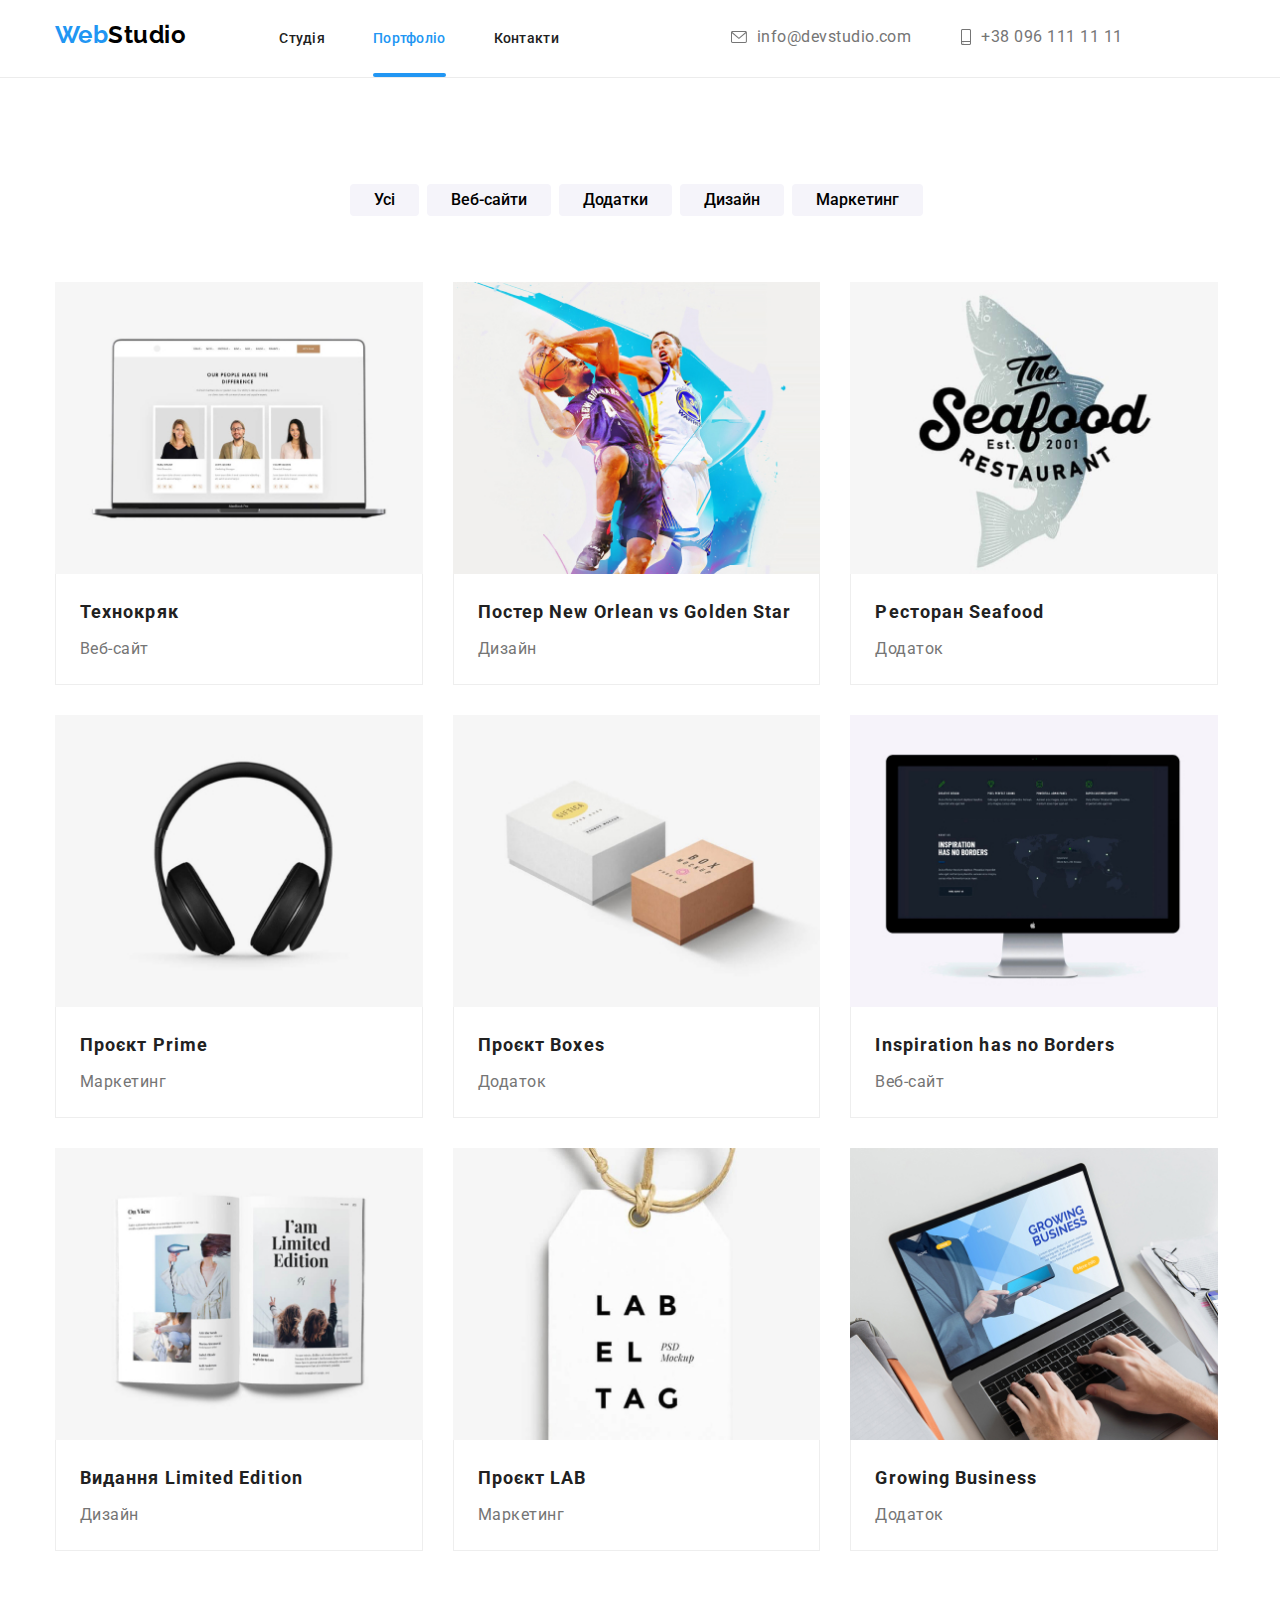
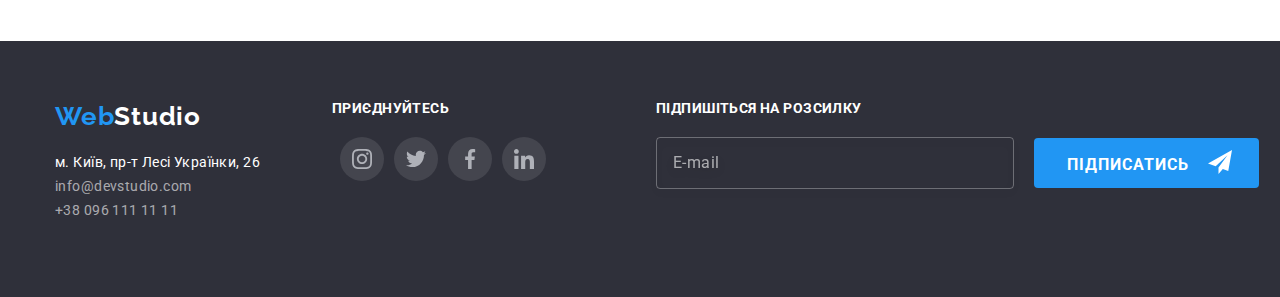
==== commit 41bba1e3: "Update portfolio.html" ====
--- a/portfolio.html
+++ b/portfolio.html
@@ -166,7 +166,7 @@
             <li class="portfolio--items">
                 <a href="" class="portfolio--card">
                 <div class="portfolio--card__hover">
-                    <img 
+                    <img class="portfolio--img"
                         srcset="./images/boxes@mob.jpg 450w, 
                                 ./images/boxes@mob@2x.jpg 900w, 
                                 ./images/boxes@tab.jpg 354w, 
@@ -190,7 +190,8 @@
             <li class="portfolio--items">
                 <a href="" class="portfolio--card">
                 <div class="portfolio--card__hover">
-                    <img srcset="./images/borders@mob.jpg 450w, 
+                    <img class="portfolio--img"
+                        srcset="./images/borders@mob.jpg 450w, 
                             ./images/borders@mob@2x.jpg 900w, 
                             ./images/borders@tab.jpg 354w, 
                             ./images/borders@tab@2x.jpg 708w, 
@@ -211,7 +212,8 @@
             <li class="portfolio--items">
                 <a href="" class="portfolio--card">
                 <div class="portfolio--card__hover">
-                    <img srcset="./images/limited@mob.jpg 450w, 
+                    <img class="portfolio--img"
+                        srcset="./images/limited@mob.jpg 450w, 
                             ./images/limited@mob@2x.jpg 900w, 
                             ./images/limited@tab.jpg 354w, 
                             ./images/limited@tab@2x.jpg 708w, 
@@ -232,7 +234,8 @@
             <li class="portfolio--items">
                 <a href="" class="portfolio--card">
                 <div class="portfolio--card__hover">
-                    <img srcset="./images/lab@mob.jpg 450w, 
+                    <img class="portfolio--img"
+                        srcset="./images/lab@mob.jpg 450w, 
                                 ./images/lab@mob@2x.jpg 900w, 
                                 ./images/lab@tab.jpg 354w, 
                                 ./images/lab@tab@2x.jpg 708w, 
@@ -253,7 +256,8 @@
             <li class="portfolio--items">
                     <a href="" class="portfolio--card">
                     <div class="portfolio--card__hover">
-                        <img srcset="./images/gruwing@mob.jpg 450w, 
+                        <img class="portfolio--img"
+                        srcset="./images/gruwing@mob.jpg 450w, 
                             ./images/gruwing@mob@2x.jpg 900w, 
                             ./images/gruwing@tab.jpg 354w, 
                             ./images/gruwing@tab@2x.jpg 708w, 
